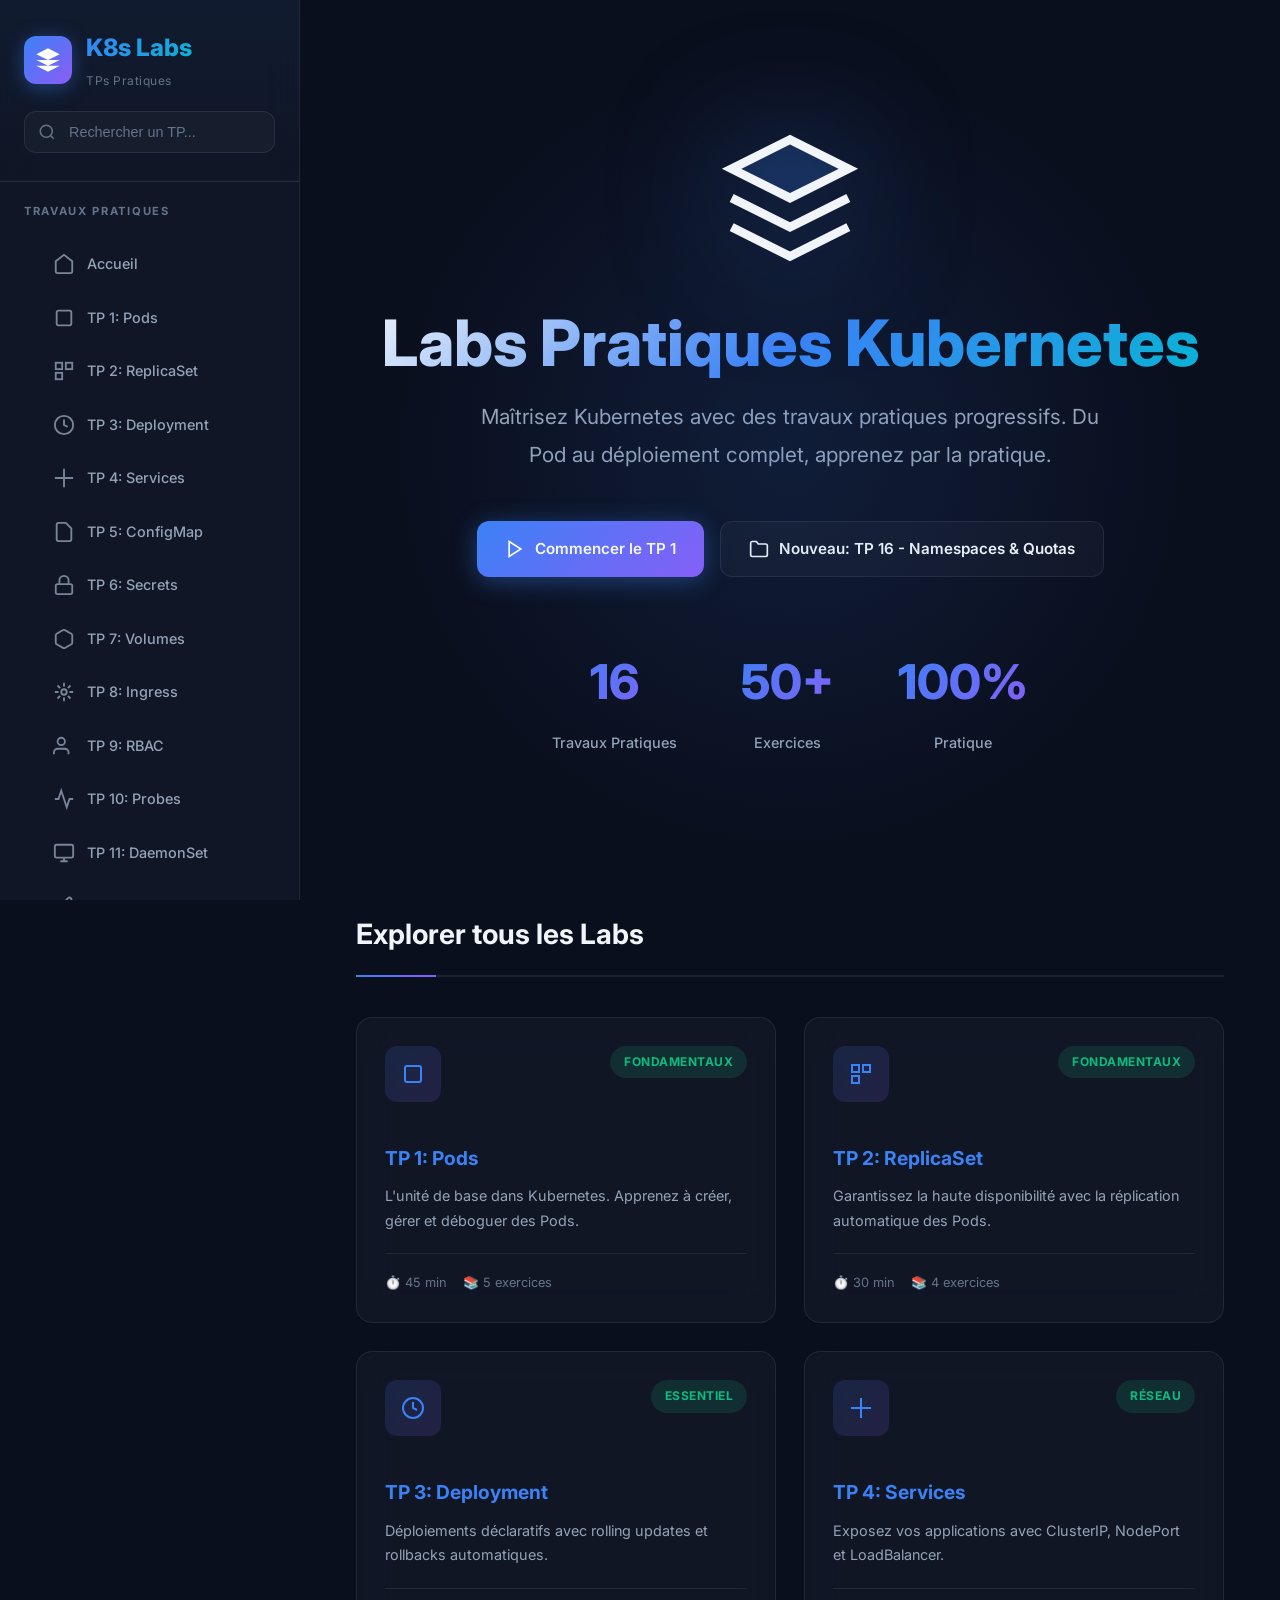
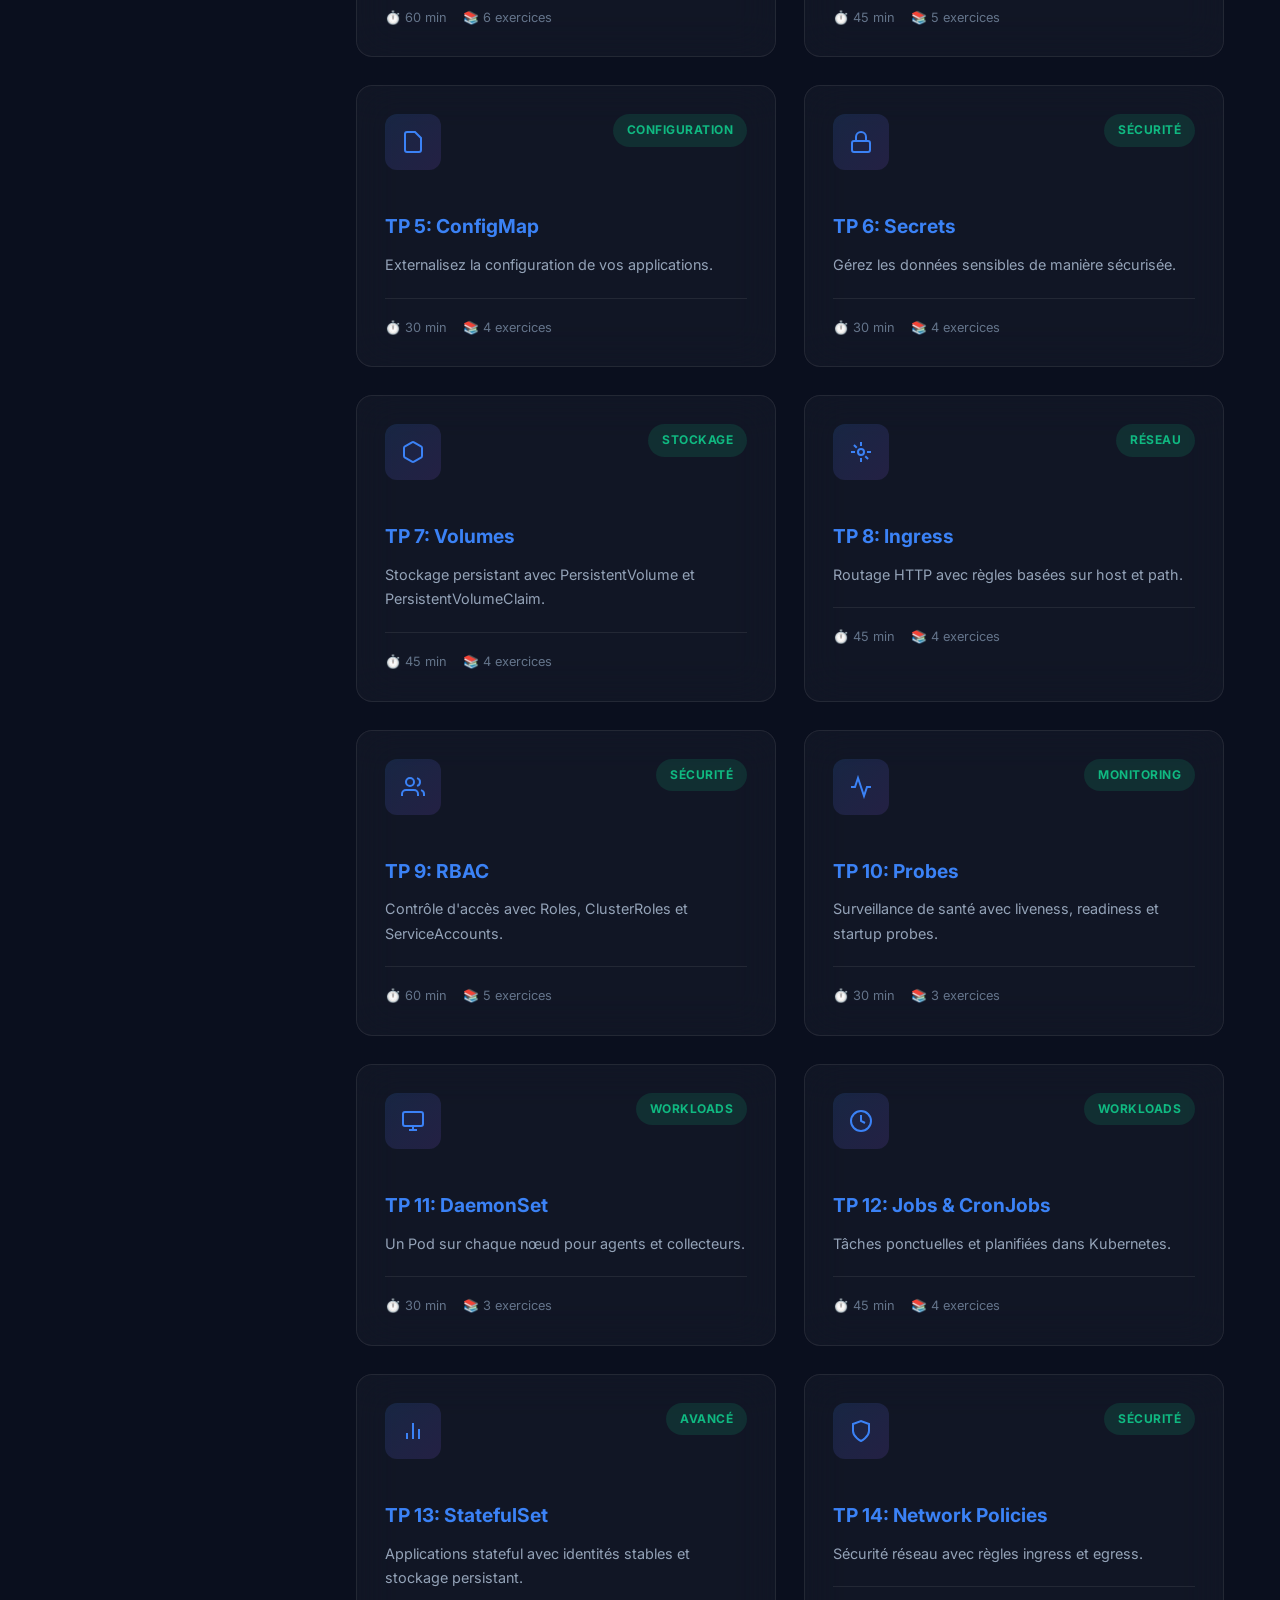
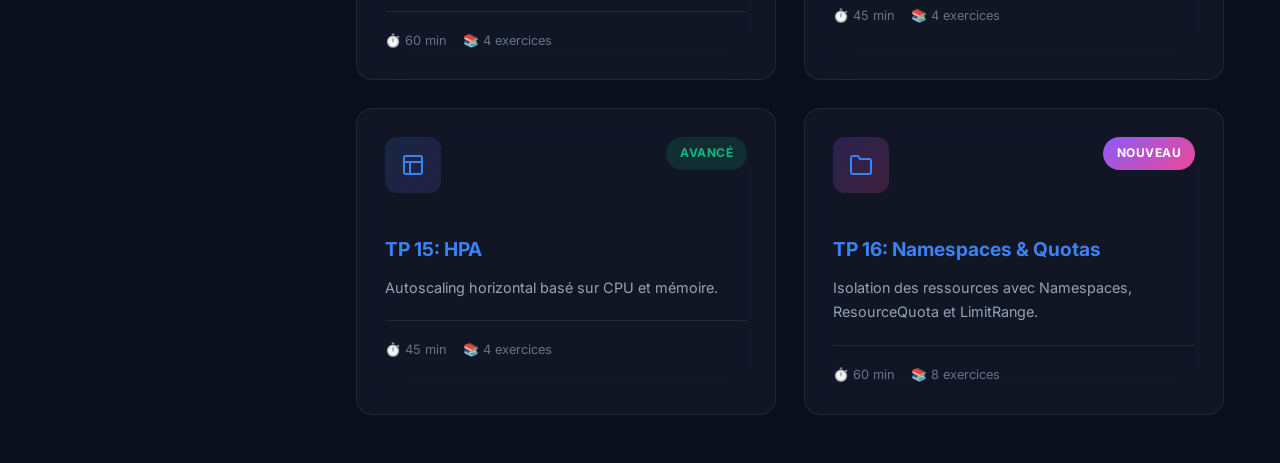
==== index.html @ 125c0834 "fix: Ajout des cartes manquantes TPs 7-15 sur la page d'accueil" ====
<!DOCTYPE html>
<html lang="fr">
<head>
    <meta charset="UTF-8">
    <meta name="viewport" content="width=device-width, initial-scale=1.0">
    <title>Labs Pratiques Kubernetes | TPs K8s Complets</title>
    <meta name="description" content="Maîtrisez Kubernetes avec 16 travaux pratiques progressifs. Du Pod au déploiement complet.">
    <meta name="keywords" content="Kubernetes, K8s, DevOps, TPs, Labs, Formation">
    <meta name="author" content="K8s Labs">
    
    <!-- Favicon -->
    <link rel="icon" type="image/svg+xml" href="assets/icons/favicon.svg">
    
    <!-- Fonts -->
    <link rel="preconnect" href="https://fonts.googleapis.com">
    <link rel="preconnect" href="https://fonts.gstatic.com" crossorigin>
    <link href="https://fonts.googleapis.com/css2?family=Inter:wght@300;400;500;600;700;800&family=JetBrains+Mono:wght@400;500;600&display=swap" rel="stylesheet">
    
    <!-- Styles -->
    <link rel="stylesheet" href="css/style.css">
</head>
<body>
    <div class="app-container">
        <!-- Mobile Menu Toggle -->
        <button class="menu-toggle" onclick="toggleSidebar()">
            <svg width="24" height="24" viewBox="0 0 24 24" fill="none" stroke="currentColor" stroke-width="2">
                <path d="M3 12h18M3 6h18M3 18h18"/>
            </svg>
        </button>

        <!-- Overlay -->
        <div class="overlay" onclick="toggleSidebar()"></div>

        <!-- Sidebar -->
        <aside class="sidebar">
            <div class="sidebar-header">
                <a href="#home" class="logo" onclick="showSection('home')">
                    <div class="logo-icon">
                        <svg viewBox="0 0 24 24" fill="currentColor">
                            <path d="M12 2L2 7l10 5 10-5-10-5zM2 17l10 5 10-5M2 12l10 5 10-5"/>
                        </svg>
                    </div>
                    <div>
                        <div class="logo-text">K8s Labs</div>
                        <div class="logo-subtitle">TPs Pratiques</div>
                    </div>
                </a>
                <div class="search-box">
                    <svg class="search-icon" viewBox="0 0 24 24" fill="none" stroke="currentColor" stroke-width="2">
                        <circle cx="11" cy="11" r="8"/>
                        <path d="M21 21l-4.35-4.35"/>
                    </svg>
                    <input type="text" class="search-input" placeholder="Rechercher un TP..." id="searchInput" onkeyup="searchTPs()">
                </div>
            </div>

            <nav class="nav-section">
                <div class="nav-title">Travaux Pratiques</div>
                <ul class="nav-list" id="navList">
                    <li class="nav-item">
                        <a href="#home" class="nav-link active" onclick="showSection('home')">
                            <svg class="nav-icon" viewBox="0 0 24 24" fill="none" stroke="currentColor" stroke-width="2">
                                <path d="M3 9l9-7 9 7v11a2 2 0 01-2 2H5a2 2 0 01-2-2V9z"/>
                            </svg>
                            <span class="nav-text">Accueil</span>
                        </a>
                    </li>
                    <li class="nav-item">
                        <a href="#tp1" class="nav-link" onclick="showSection('tp1')">
                            <svg class="nav-icon" viewBox="0 0 24 24" fill="none" stroke="currentColor" stroke-width="2">
                                <rect x="4" y="4" width="16" height="16" rx="2"/>
                            </svg>
                            <span class="nav-text">TP 1: Pods</span>
                        </a>
                    </li>
                    <li class="nav-item">
                        <a href="#tp2" class="nav-link" onclick="showSection('tp2')">
                            <svg class="nav-icon" viewBox="0 0 24 24" fill="none" stroke="currentColor" stroke-width="2">
                                <rect x="3" y="3" width="7" height="7"/><rect x="14" y="3" width="7" height="7"/><rect x="3" y="14" width="7" height="7"/>
                            </svg>
                            <span class="nav-text">TP 2: ReplicaSet</span>
                        </a>
                    </li>
                    <li class="nav-item">
                        <a href="#tp3" class="nav-link" onclick="showSection('tp3')">
                            <svg class="nav-icon" viewBox="0 0 24 24" fill="none" stroke="currentColor" stroke-width="2">
                                <circle cx="12" cy="12" r="10"/><path d="M12 6v6l4 2"/>
                            </svg>
                            <span class="nav-text">TP 3: Deployment</span>
                        </a>
                    </li>
                    <li class="nav-item">
                        <a href="#tp4" class="nav-link" onclick="showSection('tp4')">
                            <svg class="nav-icon" viewBox="0 0 24 24" fill="none" stroke="currentColor" stroke-width="2">
                                <path d="M12 2v20M2 12h20"/>
                            </svg>
                            <span class="nav-text">TP 4: Services</span>
                        </a>
                    </li>
                    <li class="nav-item">
                        <a href="#tp5" class="nav-link" onclick="showSection('tp5')">
                            <svg class="nav-icon" viewBox="0 0 24 24" fill="none" stroke="currentColor" stroke-width="2">
                                <path d="M14 2H6a2 2 0 00-2 2v16a2 2 0 002 2h12a2 2 0 002-2V8z"/>
                            </svg>
                            <span class="nav-text">TP 5: ConfigMap</span>
                        </a>
                    </li>
                    <li class="nav-item">
                        <a href="#tp6" class="nav-link" onclick="showSection('tp6')">
                            <svg class="nav-icon" viewBox="0 0 24 24" fill="none" stroke="currentColor" stroke-width="2">
                                <rect x="3" y="11" width="18" height="11" rx="2"/><path d="M7 11V7a5 5 0 0110 0v4"/>
                            </svg>
                            <span class="nav-text">TP 6: Secrets</span>
                        </a>
                    </li>
                    <li class="nav-item">
                        <a href="#tp7" class="nav-link" onclick="showSection('tp7')">
                            <svg class="nav-icon" viewBox="0 0 24 24" fill="none" stroke="currentColor" stroke-width="2">
                                <path d="M21 16V8a2 2 0 00-1-1.73l-7-4a2 2 0 00-2 0l-7 4A2 2 0 003 8v8a2 2 0 001 1.73l7 4a2 2 0 002 0l7-4A2 2 0 0021 16z"/>
                            </svg>
                            <span class="nav-text">TP 7: Volumes</span>
                        </a>
                    </li>
                    <li class="nav-item">
                        <a href="#tp8" class="nav-link" onclick="showSection('tp8')">
                            <svg class="nav-icon" viewBox="0 0 24 24" fill="none" stroke="currentColor" stroke-width="2">
                                <circle cx="12" cy="12" r="3"/><path d="M12 2v4M12 18v4M4.93 4.93l2.83 2.83M16.24 16.24l2.83 2.83M2 12h4M18 12h4M4.93 19.07l2.83-2.83M16.24 7.76l2.83-2.83"/>
                            </svg>
                            <span class="nav-text">TP 8: Ingress</span>
                        </a>
                    </li>
                    <li class="nav-item">
                        <a href="#tp9" class="nav-link" onclick="showSection('tp9')">
                            <svg class="nav-icon" viewBox="0 0 24 24" fill="none" stroke="currentColor" stroke-width="2">
                                <path d="M17 21v-2a4 4 0 00-4-4H5a4 4 0 00-4 4v2"/><circle cx="9" cy="7" r="4"/>
                            </svg>
                            <span class="nav-text">TP 9: RBAC</span>
                        </a>
                    </li>
                    <li class="nav-item">
                        <a href="#tp10" class="nav-link" onclick="showSection('tp10')">
                            <svg class="nav-icon" viewBox="0 0 24 24" fill="none" stroke="currentColor" stroke-width="2">
                                <polyline points="22 12 18 12 15 21 9 3 6 12 2 12"/>
                            </svg>
                            <span class="nav-text">TP 10: Probes</span>
                        </a>
                    </li>
                    <li class="nav-item">
                        <a href="#tp11" class="nav-link" onclick="showSection('tp11')">
                            <svg class="nav-icon" viewBox="0 0 24 24" fill="none" stroke="currentColor" stroke-width="2">
                                <rect x="2" y="3" width="20" height="14" rx="2"/><path d="M8 21h8M12 17v4"/>
                            </svg>
                            <span class="nav-text">TP 11: DaemonSet</span>
                        </a>
                    </li>
                    <li class="nav-item">
                        <a href="#tp12" class="nav-link" onclick="showSection('tp12')">
                            <svg class="nav-icon" viewBox="0 0 24 24" fill="none" stroke="currentColor" stroke-width="2">
                                <path d="M12 20h9M16.5 3.5a2.12 2.12 0 013 3L7 19l-4 1 1-4L16.5 3.5z"/>
                            </svg>
                            <span class="nav-text">TP 12: Jobs & CronJobs</span>
                        </a>
                    </li>
                    <li class="nav-item">
                        <a href="#tp13" class="nav-link" onclick="showSection('tp13')">
                            <svg class="nav-icon" viewBox="0 0 24 24" fill="none" stroke="currentColor" stroke-width="2">
                                <path d="M18 20V10M12 20V4M6 20v-6"/>
                            </svg>
                            <span class="nav-text">TP 13: StatefulSet</span>
                        </a>
                    </li>
                    <li class="nav-item">
                        <a href="#tp14" class="nav-link" onclick="showSection('tp14')">
                            <svg class="nav-icon" viewBox="0 0 24 24" fill="none" stroke="currentColor" stroke-width="2">
                                <path d="M12 22s8-4 8-10V5l-8-3-8 3v7c0 6 8 10 8 10z"/>
                            </svg>
                            <span class="nav-text">TP 14: Network Policies</span>
                        </a>
                    </li>
                    <li class="nav-item">
                        <a href="#tp15" class="nav-link" onclick="showSection('tp15')">
                            <svg class="nav-icon" viewBox="0 0 24 24" fill="none" stroke="currentColor" stroke-width="2">
                                <rect x="3" y="3" width="18" height="18" rx="2"/><path d="M3 9h18M9 21V9"/>
                            </svg>
                            <span class="nav-text">TP 15: HPA</span>
                        </a>
                    </li>
                    <li class="nav-item">
                        <a href="#tp16" class="nav-link" onclick="showSection('tp16')">
                            <svg class="nav-icon" viewBox="0 0 24 24" fill="none" stroke="currentColor" stroke-width="2">
                                <path d="M22 19a2 2 0 01-2 2H4a2 2 0 01-2-2V5a2 2 0 012-2h5l2 3h9a2 2 0 012 2z"/>
                            </svg>
                            <span class="nav-text">TP 16: Namespaces & Quotas</span>
                            <span class="nav-badge new">Nouveau</span>
                        </a>
                    </li>
                </ul>
            </nav>
        </aside>

        <!-- Main Content -->
        <main class="main-content">
            <!-- Home Section -->
            <section id="home" class="section active">
                <div class="hero">
                    <div class="hero-bg"></div>
                    <div class="hero-logo">
                        <svg viewBox="0 0 24 24" fill="none" stroke="currentColor" stroke-width="1.5">
                            <path d="M12 2L2 7l10 5 10-5-10-5z" fill="rgba(59, 130, 246, 0.2)"/>
                            <path d="M2 17l10 5 10-5"/>
                            <path d="M2 12l10 5 10-5"/>
                        </svg>
                    </div>
                    <h1 class="hero-title">Labs Pratiques Kubernetes</h1>
                    <p class="hero-subtitle">
                        Maîtrisez Kubernetes avec des travaux pratiques progressifs. 
                        Du Pod au déploiement complet, apprenez par la pratique.
                    </p>
                    <div class="btn-group">
                        <a href="#tp1" class="btn btn-primary" onclick="showSection('tp1')">
                            <svg width="20" height="20" viewBox="0 0 24 24" fill="none" stroke="currentColor" stroke-width="2">
                                <polygon points="5 3 19 12 5 21 5 3"/>
                            </svg>
                            Commencer le TP 1
                        </a>
                        <a href="#tp16" class="btn btn-secondary" onclick="showSection('tp16')">
                            <svg width="20" height="20" viewBox="0 0 24 24" fill="none" stroke="currentColor" stroke-width="2">
                                <path d="M22 19a2 2 0 01-2 2H4a2 2 0 01-2-2V5a2 2 0 012-2h5l2 3h9a2 2 0 012 2z"/>
                            </svg>
                            Nouveau: TP 16 - Namespaces & Quotas
                        </a>
                    </div>

                    <div class="hero-stats">
                        <div class="stat-item">
                            <div class="stat-value">16</div>
                            <div class="stat-label">Travaux Pratiques</div>
                        </div>
                        <div class="stat-item">
                            <div class="stat-value">50+</div>
                            <div class="stat-label">Exercices</div>
                        </div>
                        <div class="stat-item">
                            <div class="stat-value">100%</div>
                            <div class="stat-label">Pratique</div>
                        </div>
                    </div>
                </div>

                <h2>Explorer tous les Labs</h2>
                <div class="card-grid">
                    <div class="card" onclick="showSection('tp1')">
                        <div class="card-header">
                            <div class="card-icon">
                                <svg width="24" height="24" viewBox="0 0 24 24" fill="none" stroke="currentColor" stroke-width="2">
                                    <rect x="4" y="4" width="16" height="16" rx="2"/>
                                </svg>
                            </div>
                            <span class="card-badge">Fondamentaux</span>
                        </div>
                        <h3 class="card-title">TP 1: Pods</h3>
                        <p class="card-description">L'unité de base dans Kubernetes. Apprenez à créer, gérer et déboguer des Pods.</p>
                        <div class="card-footer">
                            <div class="card-meta">
                                <span>⏱️ 45 min</span>
                                <span>📚 5 exercices</span>
                            </div>
                        </div>
                    </div>

                    <div class="card" onclick="showSection('tp2')">
                        <div class="card-header">
                            <div class="card-icon">
                                <svg width="24" height="24" viewBox="0 0 24 24" fill="none" stroke="currentColor" stroke-width="2">
                                    <rect x="3" y="3" width="7" height="7"/><rect x="14" y="3" width="7" height="7"/><rect x="3" y="14" width="7" height="7"/>
                                </svg>
                            </div>
                            <span class="card-badge">Fondamentaux</span>
                        </div>
                        <h3 class="card-title">TP 2: ReplicaSet</h3>
                        <p class="card-description">Garantissez la haute disponibilité avec la réplication automatique des Pods.</p>
                        <div class="card-footer">
                            <div class="card-meta">
                                <span>⏱️ 30 min</span>
                                <span>📚 4 exercices</span>
                            </div>
                        </div>
                    </div>

                    <div class="card" onclick="showSection('tp3')">
                        <div class="card-header">
                            <div class="card-icon">
                                <svg width="24" height="24" viewBox="0 0 24 24" fill="none" stroke="currentColor" stroke-width="2">
                                    <circle cx="12" cy="12" r="10"/><path d="M12 6v6l4 2"/>
                                </svg>
                            </div>
                            <span class="card-badge">Essentiel</span>
                        </div>
                        <h3 class="card-title">TP 3: Deployment</h3>
                        <p class="card-description">Déploiements déclaratifs avec rolling updates et rollbacks automatiques.</p>
                        <div class="card-footer">
                            <div class="card-meta">
                                <span>⏱️ 60 min</span>
                                <span>📚 6 exercices</span>
                            </div>
                        </div>
                    </div>

                    <div class="card" onclick="showSection('tp4')">
                        <div class="card-header">
                            <div class="card-icon">
                                <svg width="24" height="24" viewBox="0 0 24 24" fill="none" stroke="currentColor" stroke-width="2">
                                    <path d="M12 2v20M2 12h20"/>
                                </svg>
                            </div>
                            <span class="card-badge">Réseau</span>
                        </div>
                        <h3 class="card-title">TP 4: Services</h3>
                        <p class="card-description">Exposez vos applications avec ClusterIP, NodePort et LoadBalancer.</p>
                        <div class="card-footer">
                            <div class="card-meta">
                                <span>⏱️ 45 min</span>
                                <span>📚 5 exercices</span>
                            </div>
                        </div>
                    </div>

                    <div class="card" onclick="showSection('tp5')">
                        <div class="card-header">
                            <div class="card-icon">
                                <svg width="24" height="24" viewBox="0 0 24 24" fill="none" stroke="currentColor" stroke-width="2">
                                    <path d="M14 2H6a2 2 0 00-2 2v16a2 2 0 002 2h12a2 2 0 002-2V8z"/>
                                </svg>
                            </div>
                            <span class="card-badge">Configuration</span>
                        </div>
                        <h3 class="card-title">TP 5: ConfigMap</h3>
                        <p class="card-description">Externalisez la configuration de vos applications.</p>
                        <div class="card-footer">
                            <div class="card-meta">
                                <span>⏱️ 30 min</span>
                                <span>📚 4 exercices</span>
                            </div>
                        </div>
                    </div>

                    <div class="card" onclick="showSection('tp6')">
                        <div class="card-header">
                            <div class="card-icon">
                                <svg width="24" height="24" viewBox="0 0 24 24" fill="none" stroke="currentColor" stroke-width="2">
                                    <rect x="3" y="11" width="18" height="11" rx="2"/><path d="M7 11V7a5 5 0 0110 0v4"/>
                                </svg>
                            </div>
                            <span class="card-badge">Sécurité</span>
                        </div>
                        <h3 class="card-title">TP 6: Secrets</h3>
                        <p class="card-description">Gérez les données sensibles de manière sécurisée.</p>
                        <div class="card-footer">
                            <div class="card-meta">
                                <span>⏱️ 30 min</span>
                                <span>📚 4 exercices</span>
                            </div>
                        </div>
                    </div>

                    <div class="card" onclick="showSection('tp7')">
                        <div class="card-header">
                            <div class="card-icon">
                                <svg width="24" height="24" viewBox="0 0 24 24" fill="none" stroke="currentColor" stroke-width="2">
                                    <path d="M21 16V8a2 2 0 00-1-1.73l-7-4a2 2 0 00-2 0l-7 4A2 2 0 003 8v8a2 2 0 001 1.73l7 4a2 2 0 002 0l7-4A2 2 0 0021 16z"/>
                                </svg>
                            </div>
                            <span class="card-badge">Stockage</span>
                        </div>
                        <h3 class="card-title">TP 7: Volumes</h3>
                        <p class="card-description">Stockage persistant avec PersistentVolume et PersistentVolumeClaim.</p>
                        <div class="card-footer">
                            <div class="card-meta">
                                <span>⏱️ 45 min</span>
                                <span>📚 4 exercices</span>
                            </div>
                        </div>
                    </div>

                    <div class="card" onclick="showSection('tp8')">
                        <div class="card-header">
                            <div class="card-icon">
                                <svg width="24" height="24" viewBox="0 0 24 24" fill="none" stroke="currentColor" stroke-width="2">
                                    <circle cx="12" cy="12" r="3"/><path d="M12 2v4M12 18v4M4.93 4.93l2.83 2.83M16.24 16.24l2.83 2.83M2 12h4M18 12h4"/>
                                </svg>
                            </div>
                            <span class="card-badge">Réseau</span>
                        </div>
                        <h3 class="card-title">TP 8: Ingress</h3>
                        <p class="card-description">Routage HTTP avec règles basées sur host et path.</p>
                        <div class="card-footer">
                            <div class="card-meta">
                                <span>⏱️ 45 min</span>
                                <span>📚 4 exercices</span>
                            </div>
                        </div>
                    </div>

                    <div class="card" onclick="showSection('tp9')">
                        <div class="card-header">
                            <div class="card-icon">
                                <svg width="24" height="24" viewBox="0 0 24 24" fill="none" stroke="currentColor" stroke-width="2">
                                    <path d="M17 21v-2a4 4 0 00-4-4H5a4 4 0 00-4 4v2"/><circle cx="9" cy="7" r="4"/><path d="M23 21v-2a4 4 0 00-3-3.87M16 3.13a4 4 0 010 7.75"/>
                                </svg>
                            </div>
                            <span class="card-badge">Sécurité</span>
                        </div>
                        <h3 class="card-title">TP 9: RBAC</h3>
                        <p class="card-description">Contrôle d'accès avec Roles, ClusterRoles et ServiceAccounts.</p>
                        <div class="card-footer">
                            <div class="card-meta">
                                <span>⏱️ 60 min</span>
                                <span>📚 5 exercices</span>
                            </div>
                        </div>
                    </div>

                    <div class="card" onclick="showSection('tp10')">
                        <div class="card-header">
                            <div class="card-icon">
                                <svg width="24" height="24" viewBox="0 0 24 24" fill="none" stroke="currentColor" stroke-width="2">
                                    <polyline points="22 12 18 12 15 21 9 3 6 12 2 12"/>
                                </svg>
                            </div>
                            <span class="card-badge">Monitoring</span>
                        </div>
                        <h3 class="card-title">TP 10: Probes</h3>
                        <p class="card-description">Surveillance de santé avec liveness, readiness et startup probes.</p>
                        <div class="card-footer">
                            <div class="card-meta">
                                <span>⏱️ 30 min</span>
                                <span>📚 3 exercices</span>
                            </div>
                        </div>
                    </div>

                    <div class="card" onclick="showSection('tp11')">
                        <div class="card-header">
                            <div class="card-icon">
                                <svg width="24" height="24" viewBox="0 0 24 24" fill="none" stroke="currentColor" stroke-width="2">
                                    <rect x="2" y="3" width="20" height="14" rx="2"/><path d="M8 21h8M12 17v4"/>
                                </svg>
                            </div>
                            <span class="card-badge">Workloads</span>
                        </div>
                        <h3 class="card-title">TP 11: DaemonSet</h3>
                        <p class="card-description">Un Pod sur chaque nœud pour agents et collecteurs.</p>
                        <div class="card-footer">
                            <div class="card-meta">
                                <span>⏱️ 30 min</span>
                                <span>📚 3 exercices</span>
                            </div>
                        </div>
                    </div>

                    <div class="card" onclick="showSection('tp12')">
                        <div class="card-header">
                            <div class="card-icon">
                                <svg width="24" height="24" viewBox="0 0 24 24" fill="none" stroke="currentColor" stroke-width="2">
                                    <circle cx="12" cy="12" r="10"/><polyline points="12 6 12 12 16 14"/>
                                </svg>
                            </div>
                            <span class="card-badge">Workloads</span>
                        </div>
                        <h3 class="card-title">TP 12: Jobs & CronJobs</h3>
                        <p class="card-description">Tâches ponctuelles et planifiées dans Kubernetes.</p>
                        <div class="card-footer">
                            <div class="card-meta">
                                <span>⏱️ 45 min</span>
                                <span>📚 4 exercices</span>
                            </div>
                        </div>
                    </div>

                    <div class="card" onclick="showSection('tp13')">
                        <div class="card-header">
                            <div class="card-icon">
                                <svg width="24" height="24" viewBox="0 0 24 24" fill="none" stroke="currentColor" stroke-width="2">
                                    <path d="M18 20V10M12 20V4M6 20v-6"/>
                                </svg>
                            </div>
                            <span class="card-badge">Avancé</span>
                        </div>
                        <h3 class="card-title">TP 13: StatefulSet</h3>
                        <p class="card-description">Applications stateful avec identités stables et stockage persistant.</p>
                        <div class="card-footer">
                            <div class="card-meta">
                                <span>⏱️ 60 min</span>
                                <span>📚 4 exercices</span>
                            </div>
                        </div>
                    </div>

                    <div class="card" onclick="showSection('tp14')">
                        <div class="card-header">
                            <div class="card-icon">
                                <svg width="24" height="24" viewBox="0 0 24 24" fill="none" stroke="currentColor" stroke-width="2">
                                    <path d="M12 22s8-4 8-10V5l-8-3-8 3v7c0 6 8 10 8 10z"/>
                                </svg>
                            </div>
                            <span class="card-badge">Sécurité</span>
                        </div>
                        <h3 class="card-title">TP 14: Network Policies</h3>
                        <p class="card-description">Sécurité réseau avec règles ingress et egress.</p>
                        <div class="card-footer">
                            <div class="card-meta">
                                <span>⏱️ 45 min</span>
                                <span>📚 4 exercices</span>
                            </div>
                        </div>
                    </div>

                    <div class="card" onclick="showSection('tp15')">
                        <div class="card-header">
                            <div class="card-icon">
                                <svg width="24" height="24" viewBox="0 0 24 24" fill="none" stroke="currentColor" stroke-width="2">
                                    <rect x="3" y="3" width="18" height="18" rx="2"/><path d="M3 9h18M9 21V9"/>
                                </svg>
                            </div>
                            <span class="card-badge">Avancé</span>
                        </div>
                        <h3 class="card-title">TP 15: HPA</h3>
                        <p class="card-description">Autoscaling horizontal basé sur CPU et mémoire.</p>
                        <div class="card-footer">
                            <div class="card-meta">
                                <span>⏱️ 45 min</span>
                                <span>📚 4 exercices</span>
                            </div>
                        </div>
                    </div>

                    <div class="card" onclick="showSection('tp16')">
                        <div class="card-header">
                            <div class="card-icon" style="background: linear-gradient(135deg, rgba(139, 92, 246, 0.2), rgba(236, 72, 153, 0.2));">
                                <svg width="24" height="24" viewBox="0 0 24 24" fill="none" stroke="currentColor" stroke-width="2">
                                    <path d="M22 19a2 2 0 01-2 2H4a2 2 0 01-2-2V5a2 2 0 012-2h5l2 3h9a2 2 0 012 2z"/>
                                </svg>
                            </div>
                            <span class="card-badge new">Nouveau</span>
                        </div>
                        <h3 class="card-title">TP 16: Namespaces & Quotas</h3>
                        <p class="card-description">Isolation des ressources avec Namespaces, ResourceQuota et LimitRange.</p>
                        <div class="card-footer">
                            <div class="card-meta">
                                <span>⏱️ 60 min</span>
                                <span>📚 8 exercices</span>
                            </div>
                        </div>
                    </div>
                </div>
            </section>

            <!-- TP 16: NAMESPACES & QUOTAS -->
            <section id="tp16" class="section">
                <nav class="breadcrumb">
                    <a href="#home" onclick="showSection('home')">Accueil</a>
                    <span class="breadcrumb-separator">›</span>
                    <span class="breadcrumb-current">TP 16: Namespaces & Quotas</span>
                </nav>

                <h1>TP 16: Namespaces, ResourceQuota & LimitRange</h1>
                
                <div class="info-box info">
                    <div class="info-box-title">
                        <svg width="20" height="20" viewBox="0 0 24 24" fill="none" stroke="currentColor" stroke-width="2">
                            <circle cx="12" cy="12" r="10"/><path d="M12 16v-4M12 8h.01"/>
                        </svg>
                        Objectifs du TP
                    </div>
                    <p>Apprenez à isoler les ressources entre équipes, limiter la consommation et garantir une allocation équitable des ressources du cluster.</p>
                </div>

                <h2>Concepts</h2>

                <h3>Qu'est-ce qu'un Namespace ?</h3>
                <p>Un <strong>Namespace</strong> est un mécanisme d'isolation logique dans Kubernetes. Il permet de :</p>
                <ul>
                    <li>Séparer les ressources entre différentes équipes ou projets</li>
                    <li>Appliquer des quotas de ressources par namespace</li>
                    <li>Définir des politiques réseau spécifiques</li>
                    <li>Gérer les accès RBAC de manière granulaire</li>
                </ul>

                <h3>Qu'est-ce qu'un ResourceQuota ?</h3>
                <p>Un <strong>ResourceQuota</strong> limite la quantité totale de ressources qu'un namespace peut consommer :</p>
                <ul>
                    <li><strong>CPU et Mémoire</strong> : Limites sur requests et limits</li>
                    <li><strong>Objets</strong> : Nombre de Pods, Services, ConfigMaps, etc.</li>
                    <li><strong>Stockage</strong> : Espace disque total des PVC</li>
                </ul>

                <h3>Qu'est-ce qu'un LimitRange ?</h3>
                <p>Un <strong>LimitRange</strong> définit les contraintes par défaut et les limites pour les conteneurs individuels :</p>
                <ul>
                    <li><strong>default</strong> : Valeurs par défaut si non spécifiées</li>
                    <li><strong>defaultRequest</strong> : Requests par défaut</li>
                    <li><strong>min/max</strong> : Limites minimales et maximales autorisées</li>
                </ul>

                <h2>Exercices Pratiques</h2>

                <h3>Exercice 1 : Créer un Namespace</h3>
                <p>Créez un namespace pour isoler les ressources d'une équipe de développement.</p>

                <div class="code-block">
                    <div class="code-header">
                        <span class="code-lang">YAML</span>
                        <div class="code-actions">
                            <button class="code-btn" onclick="copyCode(this)">
                                <svg width="14" height="14" viewBox="0 0 24 24" fill="none" stroke="currentColor" stroke-width="2">
                                    <rect x="9" y="9" width="13" height="13" rx="2"/><path d="M5 15H4a2 2 0 01-2-2V4a2 2 0 012-2h9a2 2 0 012 2v1"/>
                                </svg>
                                Copier
                            </button>
                        </div>
                    </div>
                    <pre><code class="code-yaml"><span class="comment"># namespace-dev.yaml</span>
<span class="key">apiVersion</span>: <span class="string">v1</span>
<span class="key">kind</span>: <span class="string">Namespace</span>
<span class="key">metadata</span>:
  <span class="key">name</span>: <span class="string">dev-team</span>
  <span class="key">labels</span>:
    <span class="key">environment</span>: <span class="string">development</span>
    <span class="key">team</span>: <span class="string">backend</span></code></pre>
                </div>

                <div class="terminal-block">
                    <div class="terminal-header">
                        <span class="terminal-dot red"></span>
                        <span class="terminal-dot yellow"></span>
                        <span class="terminal-dot green"></span>
                        <span class="terminal-title">Terminal</span>
                    </div>
                    <div class="terminal-body">
                        <div class="terminal-line"><span class="terminal-prompt">$ </span>kubectl apply -f namespace-dev.yaml</div>
                        <div class="terminal-line"><span class="terminal-output">namespace/dev-team created</span></div>
                        <div class="terminal-line"><span class="terminal-prompt">$ </span>kubectl get namespaces</div>
                        <div class="terminal-line"><span class="terminal-output">NAME              STATUS   AGE</span></div>
                        <div class="terminal-line"><span class="terminal-output">default           Active   10d</span></div>
                        <div class="terminal-line"><span class="terminal-output">dev-team          Active   5s</span></div>
                        <div class="terminal-line"><span class="terminal-output">kube-system       Active   10d</span></div>
                    </div>
                </div>

                <h3>Exercice 2 : Appliquer un ResourceQuota</h3>
                <p>Limitez les ressources totales que le namespace peut utiliser.</p>

                <div class="code-block">
                    <div class="code-header">
                        <span class="code-lang">YAML</span>
                        <div class="code-actions">
                            <button class="code-btn" onclick="copyCode(this)">
                                <svg width="14" height="14" viewBox="0 0 24 24" fill="none" stroke="currentColor" stroke-width="2">
                                    <rect x="9" y="9" width="13" height="13" rx="2"/><path d="M5 15H4a2 2 0 01-2-2V4a2 2 0 012-2h9a2 2 0 012 2v1"/>
                                </svg>
                                Copier
                            </button>
                        </div>
                    </div>
                    <pre><code class="code-yaml"><span class="comment"># resource-quota.yaml</span>
<span class="key">apiVersion</span>: <span class="string">v1</span>
<span class="key">kind</span>: <span class="string">ResourceQuota</span>
<span class="key">metadata</span>:
  <span class="key">name</span>: <span class="string">dev-quota</span>
  <span class="key">namespace</span>: <span class="string">dev-team</span>
<span class="key">spec</span>:
  <span class="key">hard</span>:
    <span class="comment"># Limites CPU</span>
    <span class="key">requests.cpu</span>: <span class="string">"4"</span>
    <span class="key">limits.cpu</span>: <span class="string">"8"</span>
    <span class="comment"># Limites Mémoire</span>
    <span class="key">requests.memory</span>: <span class="string">4Gi</span>
    <span class="key">limits.memory</span>: <span class="string">8Gi</span>
    <span class="comment"># Nombre d'objets</span>
    <span class="key">pods</span>: <span class="string">"20"</span>
    <span class="key">services</span>: <span class="string">"10"</span>
    <span class="key">configmaps</span>: <span class="string">"10"</span>
    <span class="key">secrets</span>: <span class="string">"10"</span>
    <span class="key">persistentvolumeclaims</span>: <span class="string">"5"</span>
    <span class="comment"># Stockage</span>
    <span class="key">requests.storage</span>: <span class="string">20Gi</span></code></pre>
                </div>

                <div class="terminal-block">
                    <div class="terminal-header">
                        <span class="terminal-dot red"></span>
                        <span class="terminal-dot yellow"></span>
                        <span class="terminal-dot green"></span>
                        <span class="terminal-title">Terminal</span>
                    </div>
                    <div class="terminal-body">
                        <div class="terminal-line"><span class="terminal-prompt">$ </span>kubectl apply -f resource-quota.yaml</div>
                        <div class="terminal-line"><span class="terminal-output">resourcequota/dev-quota created</span></div>
                        <div class="terminal-line"><span class="terminal-prompt">$ </span>kubectl describe quota dev-quota -n dev-team</div>
                        <div class="terminal-line"><span class="terminal-output">Name:                   dev-quota</span></div>
                        <div class="terminal-line"><span class="terminal-output">Namespace:              dev-team</span></div>
                        <div class="terminal-line"><span class="terminal-output">Resource                Used  Hard</span></div>
                        <div class="terminal-line"><span class="terminal-output">--------                ----  ----</span></div>
                        <div class="terminal-line"><span class="terminal-output">configmaps              0     10</span></div>
                        <div class="terminal-line"><span class="terminal-output">limits.cpu              0     8</span></div>
                        <div class="terminal-line"><span class="terminal-output">limits.memory           0     8Gi</span></div>
                        <div class="terminal-line"><span class="terminal-output">pods                    0     20</span></div>
                        <div class="terminal-line"><span class="terminal-output">requests.cpu            0     4</span></div>
                        <div class="terminal-line"><span class="terminal-output">requests.memory         0     4Gi</span></div>
                    </div>
                </div>

                <h3>Exercice 3 : Configurer un LimitRange</h3>
                <p>Définissez des limites par défaut pour chaque conteneur.</p>

                <div class="code-block">
                    <div class="code-header">
                        <span class="code-lang">YAML</span>
                        <div class="code-actions">
                            <button class="code-btn" onclick="copyCode(this)">
                                <svg width="14" height="14" viewBox="0 0 24 24" fill="none" stroke="currentColor" stroke-width="2">
                                    <rect x="9" y="9" width="13" height="13" rx="2"/><path d="M5 15H4a2 2 0 01-2-2V4a2 2 0 012-2h9a2 2 0 012 2v1"/>
                                </svg>
                                Copier
                            </button>
                        </div>
                    </div>
                    <pre><code class="code-yaml"><span class="comment"># limit-range.yaml</span>
<span class="key">apiVersion</span>: <span class="string">v1</span>
<span class="key">kind</span>: <span class="string">LimitRange</span>
<span class="key">metadata</span>:
  <span class="key">name</span>: <span class="string">dev-limits</span>
  <span class="key">namespace</span>: <span class="string">dev-team</span>
<span class="key">spec</span>:
  <span class="key">limits</span>:
  - <span class="key">type</span>: <span class="string">Container</span>
    <span class="key">default</span>:
      <span class="key">cpu</span>: <span class="string">"500m"</span>
      <span class="key">memory</span>: <span class="string">"256Mi"</span>
    <span class="key">defaultRequest</span>:
      <span class="key">cpu</span>: <span class="string">"100m"</span>
      <span class="key">memory</span>: <span class="string">"128Mi"</span>
    <span class="key">min</span>:
      <span class="key">cpu</span>: <span class="string">"50m"</span>
      <span class="key">memory</span>: <span class="string">"64Mi"</span>
    <span class="key">max</span>:
      <span class="key">cpu</span>: <span class="string">"2"</span>
      <span class="key">memory</span>: <span class="string">"1Gi"</span>
  - <span class="key">type</span>: <span class="string">PersistentVolumeClaim</span>
    <span class="key">min</span>:
      <span class="key">storage</span>: <span class="string">1Gi</span>
    <span class="key">max</span>:
      <span class="key">storage</span>: <span class="string">10Gi</span></code></pre>
                </div>

                <div class="terminal-block">
                    <div class="terminal-header">
                        <span class="terminal-dot red"></span>
                        <span class="terminal-dot yellow"></span>
                        <span class="terminal-dot green"></span>
                        <span class="terminal-title">Terminal</span>
                    </div>
                    <div class="terminal-body">
                        <div class="terminal-line"><span class="terminal-prompt">$ </span>kubectl apply -f limit-range.yaml</div>
                        <div class="terminal-line"><span class="terminal-output">limitrange/dev-limits created</span></div>
                        <div class="terminal-line"><span class="terminal-prompt">$ </span>kubectl describe limitrange dev-limits -n dev-team</div>
                        <div class="terminal-line"><span class="terminal-output">Name:       dev-limits</span></div>
                        <div class="terminal-line"><span class="terminal-output">Namespace:  dev-team</span></div>
                        <div class="terminal-line"><span class="terminal-output">Type        Resource  Min   Max  Default  DefaultRequest</span></div>
                        <div class="terminal-line"><span class="terminal-output">----        --------  ---   ---  -------  --------------</span></div>
                        <div class="terminal-line"><span class="terminal-output">Container   cpu       50m   2    500m     100m</span></div>
                        <div class="terminal-line"><span class="terminal-output">Container   memory    64Mi  1Gi  256Mi    128Mi</span></div>
                    </div>
                </div>

                <h3>Exercice 4 : Tester les Quotas</h3>
                <p>Déployez un Pod et observez l'application automatique des limites.</p>

                <div class="code-block">
                    <div class="code-header">
                        <span class="code-lang">YAML</span>
                        <div class="code-actions">
                            <button class="code-btn" onclick="copyCode(this)">
                                <svg width="14" height="14" viewBox="0 0 24 24" fill="none" stroke="currentColor" stroke-width="2">
                                    <rect x="9" y="9" width="13" height="13" rx="2"/><path d="M5 15H4a2 2 0 01-2-2V4a2 2 0 012-2h9a2 2 0 012 2v1"/>
                                </svg>
                                Copier
                            </button>
                        </div>
                    </div>
                    <pre><code class="code-yaml"><span class="comment"># test-pod.yaml</span>
<span class="key">apiVersion</span>: <span class="string">v1</span>
<span class="key">kind</span>: <span class="string">Pod</span>
<span class="key">metadata</span>:
  <span class="key">name</span>: <span class="string">test-pod</span>
  <span class="key">namespace</span>: <span class="string">dev-team</span>
<span class="key">spec</span>:
  <span class="key">containers</span>:
  - <span class="key">name</span>: <span class="string">nginx</span>
    <span class="key">image</span>: <span class="string">nginx:alpine</span>
    <span class="comment"># Sans spécifier resources, LimitRange applique les défauts</span></code></pre>
                </div>

                <div class="terminal-block">
                    <div class="terminal-header">
                        <span class="terminal-dot red"></span>
                        <span class="terminal-dot yellow"></span>
                        <span class="terminal-dot green"></span>
                        <span class="terminal-title">Terminal</span>
                    </div>
                    <div class="terminal-body">
                        <div class="terminal-line"><span class="terminal-prompt">$ </span>kubectl apply -f test-pod.yaml</div>
                        <div class="terminal-line"><span class="terminal-output">pod/test-pod created</span></div>
                        <div class="terminal-line"><span class="terminal-prompt">$ </span>kubectl get pod test-pod -n dev-team -o yaml | grep -A 10 resources</div>
                        <div class="terminal-line"><span class="terminal-output">    resources:</span></div>
                        <div class="terminal-line"><span class="terminal-output">      limits:</span></div>
                        <div class="terminal-line"><span class="terminal-output">        cpu: 500m</span></div>
                        <div class="terminal-line"><span class="terminal-output">        memory: 256Mi</span></div>
                        <div class="terminal-line"><span class="terminal-output">      requests:</span></div>
                        <div class="terminal-line"><span class="terminal-output">        cpu: 100m</span></div>
                        <div class="terminal-line"><span class="terminal-output">        memory: 128Mi</span></div>
                    </div>
                </div>

                <div class="info-box success">
                    <div class="info-box-title">
                        <svg width="20" height="20" viewBox="0 0 24 24" fill="none" stroke="currentColor" stroke-width="2">
                            <path d="M22 11.08V12a10 10 0 11-5.93-9.14"/>
                            <polyline points="22 4 12 14.01 9 11.01"/>
                        </svg>
                        Résultat
                    </div>
                    <p>Le LimitRange a automatiquement ajouté les requests et limits par défaut au Pod !</p>
                </div>

                <h3>Exercice 5 : Tester le dépassement de Quota</h3>
                <p>Essayez de créer un Pod qui dépasse les limites maximales.</p>

                <div class="code-block">
                    <div class="code-header">
                        <span class="code-lang">YAML</span>
                        <div class="code-actions">
                            <button class="code-btn" onclick="copyCode(this)">
                                <svg width="14" height="14" viewBox="0 0 24 24" fill="none" stroke="currentColor" stroke-width="2">
                                    <rect x="9" y="9" width="13" height="13" rx="2"/><path d="M5 15H4a2 2 0 01-2-2V4a2 2 0 012-2h9a2 2 0 012 2v1"/>
                                </svg>
                                Copier
                            </button>
                        </div>
                    </div>
                    <pre><code class="code-yaml"><span class="comment"># pod-exceed-limits.yaml</span>
<span class="key">apiVersion</span>: <span class="string">v1</span>
<span class="key">kind</span>: <span class="string">Pod</span>
<span class="key">metadata</span>:
  <span class="key">name</span>: <span class="string">greedy-pod</span>
  <span class="key">namespace</span>: <span class="string">dev-team</span>
<span class="key">spec</span>:
  <span class="key">containers</span>:
  - <span class="key">name</span>: <span class="string">nginx</span>
    <span class="key">image</span>: <span class="string">nginx:alpine</span>
    <span class="key">resources</span>:
      <span class="key">requests</span>:
        <span class="key">cpu</span>: <span class="string">"4"</span>          <span class="comment"># Dépasse max du LimitRange</span>
        <span class="key">memory</span>: <span class="string">"2Gi"</span>      <span class="comment"># Dépasse max du LimitRange</span></code></pre>
                </div>

                <div class="terminal-block">
                    <div class="terminal-header">
                        <span class="terminal-dot red"></span>
                        <span class="terminal-dot yellow"></span>
                        <span class="terminal-dot green"></span>
                        <span class="terminal-title">Terminal</span>
                    </div>
                    <div class="terminal-body">
                        <div class="terminal-line"><span class="terminal-prompt">$ </span>kubectl apply -f pod-exceed-limits.yaml</div>
                        <div class="terminal-line"><span class="terminal-error">Error from server (Forbidden): error when creating "pod-exceed-limits.yaml":</span></div>
                        <div class="terminal-line"><span class="terminal-error">pods "greedy-pod" is forbidden: [maximum cpu usage per Container is 2, but limit is 4,</span></div>
                        <div class="terminal-line"><span class="terminal-error">maximum memory usage per Container is 1Gi, but limit is 2Gi]</span></div>
                    </div>
                </div>

                <div class="info-box warning">
                    <div class="info-box-title">
                        <svg width="20" height="20" viewBox="0 0 24 24" fill="none" stroke="currentColor" stroke-width="2">
                            <path d="M10.29 3.86L1.82 18a2 2 0 001.71 3h16.94a2 2 0 001.71-3L13.71 3.86a2 2 0 00-3.42 0z"/>
                            <line x1="12" y1="9" x2="12" y2="13"/><line x1="12" y1="17" x2="12.01" y2="17"/>
                        </svg>
                        Attention
                    </div>
                    <p>Le LimitRange empêche la création de Pods qui dépassent les limites maximales définies.</p>
                </div>

                <h2>Commandes Utiles</h2>

                <div class="table-container">
                    <table>
                        <thead>
                            <tr>
                                <th>Commande</th>
                                <th>Description</th>
                            </tr>
                        </thead>
                        <tbody>
                            <tr>
                                <td><code>kubectl create ns &lt;name&gt;</code></td>
                                <td>Créer un namespace rapidement</td>
                            </tr>
                            <tr>
                                <td><code>kubectl get quota -n &lt;ns&gt;</code></td>
                                <td>Lister les quotas d'un namespace</td>
                            </tr>
                            <tr>
                                <td><code>kubectl describe quota -n &lt;ns&gt;</code></td>
                                <td>Voir l'utilisation des quotas</td>
                            </tr>
                            <tr>
                                <td><code>kubectl get limitrange -n &lt;ns&gt;</code></td>
                                <td>Lister les LimitRanges</td>
                            </tr>
                            <tr>
                                <td><code>kubectl describe limitrange -n &lt;ns&gt;</code></td>
                                <td>Voir les détails des limites</td>
                            </tr>
                            <tr>
                                <td><code>kubectl api-resources --namespaced=true</code></td>
                                <td>Lister les ressources à scope namespace</td>
                            </tr>
                            <tr>
                                <td><code>kubectl delete ns &lt;name&gt;</code></td>
                                <td>Supprimer un namespace (et tout son contenu !)</td>
                            </tr>
                        </tbody>
                    </table>
                </div>

                <h2>Checklist de Progression</h2>

                <div class="checklist">
                    <div class="checklist-title">
                        <svg width="20" height="20" viewBox="0 0 24 24" fill="none" stroke="currentColor" stroke-width="2">
                            <path d="M22 11.08V12a10 10 0 11-5.93-9.14"/>
                            <polyline points="22 4 12 14.01 9 11.01"/>
                        </svg>
                        Exercices complétés
                    </div>
                    <div class="checklist-item" onclick="toggleCheck(this)">
                        <div class="checklist-checkbox">
                            <svg width="14" height="14" viewBox="0 0 24 24" fill="none" stroke="white" stroke-width="3">
                                <polyline points="20 6 9 17 4 12"/>
                            </svg>
                        </div>
                        <span class="checklist-text">Créer un Namespace avec labels</span>
                    </div>
                    <div class="checklist-item" onclick="toggleCheck(this)">
                        <div class="checklist-checkbox">
                            <svg width="14" height="14" viewBox="0 0 24 24" fill="none" stroke="white" stroke-width="3">
                                <polyline points="20 6 9 17 4 12"/>
                            </svg>
                        </div>
                        <span class="checklist-text">Appliquer un ResourceQuota</span>
                    </div>
                    <div class="checklist-item" onclick="toggleCheck(this)">
                        <div class="checklist-checkbox">
                            <svg width="14" height="14" viewBox="0 0 24 24" fill="none" stroke="white" stroke-width="3">
                                <polyline points="20 6 9 17 4 12"/>
                            </svg>
                        </div>
                        <span class="checklist-text">Configurer un LimitRange</span>
                    </div>
                    <div class="checklist-item" onclick="toggleCheck(this)">
                        <div class="checklist-checkbox">
                            <svg width="14" height="14" viewBox="0 0 24 24" fill="none" stroke="white" stroke-width="3">
                                <polyline points="20 6 9 17 4 12"/>
                            </svg>
                        </div>
                        <span class="checklist-text">Vérifier l'application automatique des limites</span>
                    </div>
                    <div class="checklist-item" onclick="toggleCheck(this)">
                        <div class="checklist-checkbox">
                            <svg width="14" height="14" viewBox="0 0 24 24" fill="none" stroke="white" stroke-width="3">
                                <polyline points="20 6 9 17 4 12"/>
                            </svg>
                        </div>
                        <span class="checklist-text">Tester le rejet de Pod hors limites</span>
                    </div>
                    <div class="checklist-item" onclick="toggleCheck(this)">
                        <div class="checklist-checkbox">
                            <svg width="14" height="14" viewBox="0 0 24 24" fill="none" stroke="white" stroke-width="3">
                                <polyline points="20 6 9 17 4 12"/>
                            </svg>
                        </div>
                        <span class="checklist-text">Surveiller l'utilisation des quotas</span>
                    </div>
                </div>

                <div class="nav-buttons">
                    <a href="#tp15" class="nav-btn" onclick="showSection('tp15')">
                        <div class="nav-btn-icon">
                            <svg width="20" height="20" viewBox="0 0 24 24" fill="none" stroke="currentColor" stroke-width="2">
                                <polyline points="15 18 9 12 15 6"/>
                            </svg>
                        </div>
                        <div class="nav-btn-text">
                            <div class="nav-btn-label">Précédent</div>
                            <span class="nav-btn-title">TP 15: HPA</span>
                        </div>
                    </a>
                    <a href="#home" class="nav-btn" onclick="showSection('home')">
                        <div class="nav-btn-text" style="text-align: right;">
                            <div class="nav-btn-label">Retour</div>
                            <span class="nav-btn-title">Accueil</span>
                        </div>
                        <div class="nav-btn-icon">
                            <svg width="20" height="20" viewBox="0 0 24 24" fill="none" stroke="currentColor" stroke-width="2">
                                <path d="M3 9
l9-7 9 7v11a2 2 0 01-2 2H5a2 2 0 01-2-2V9z"/>
                            </svg>
                        </div>
                    </a>
                </div>
            </section>

</html>

            <!-- TP 1: PODS -->
            <section id="tp1" class="section">
                <nav class="breadcrumb">
                    <a href="#home" onclick="showSection('home')">Accueil</a>
                    <span class="breadcrumb-separator">›</span>
                    <span class="breadcrumb-current">TP 1: Pods</span>
                </nav>

                <h1>TP 1: Pods - L'unité de base</h1>
                
                <div class="info-box info">
                    <div class="info-box-title">
                        <svg width="20" height="20" viewBox="0 0 24 24" fill="none" stroke="currentColor" stroke-width="2">
                            <circle cx="12" cy="12" r="10"/><path d="M12 16v-4M12 8h.01"/>
                        </svg>
                        Objectifs du TP
                    </div>
                    <p>Comprendre et manipuler les Pods, l'unité de déploiement la plus petite dans Kubernetes.</p>
                </div>

                <h2>Concepts</h2>

                <h3>Qu'est-ce qu'un Pod ?</h3>
                <p>Un <strong>Pod</strong> est l'unité de base dans Kubernetes. Il représente un ou plusieurs conteneurs qui :</p>
                <ul>
                    <li>Partagent le même espace réseau (même IP)</li>
                    <li>Peuvent partager des volumes de stockage</li>
                    <li>Sont toujours co-localisés sur le même nœud</li>
                    <li>Sont démarrés et arrêtés ensemble</li>
                </ul>

                <h3>Cycle de vie d'un Pod</h3>
                <div class="table-container">
                    <table>
                        <thead>
                            <tr>
                                <th>Phase</th>
                                <th>Description</th>
                            </tr>
                        </thead>
                        <tbody>
                            <tr>
                                <td><code>Pending</code></td>
                                <td>Le Pod est accepté mais pas encore planifié</td>
                            </tr>
                            <tr>
                                <td><code>Running</code></td>
                                <td>Le Pod est lié à un nœud et les conteneurs démarrent</td>
                            </tr>
                            <tr>
                                <td><code>Succeeded</code></td>
                                <td>Tous les conteneurs ont terminé avec succès</td>
                            </tr>
                            <tr>
                                <td><code>Failed</code></td>
                                <td>Au moins un conteneur a échoué</td>
                            </tr>
                            <tr>
                                <td><code>Unknown</code></td>
                                <td>État impossible à déterminer</td>
                            </tr>
                        </tbody>
                    </table>
                </div>

                <h2>Exercices Pratiques</h2>

                <h3>Exercice 1 : Créer un Pod simple</h3>
                <p>Créez votre premier Pod avec un conteneur nginx.</p>

                <div class="code-block">
                    <div class="code-header">
                        <span class="code-lang">YAML</span>
                        <div class="code-actions">
                            <button class="code-btn" onclick="copyCode(this)">
                                <svg width="14" height="14" viewBox="0 0 24 24" fill="none" stroke="currentColor" stroke-width="2">
                                    <rect x="9" y="9" width="13" height="13" rx="2"/><path d="M5 15H4a2 2 0 01-2-2V4a2 2 0 012-2h9a2 2 0 012 2v1"/>
                                </svg>
                                Copier
                            </button>
                        </div>
                    </div>
                    <pre><code class="code-yaml"><span class="comment"># mon-premier-pod.yaml</span>
<span class="key">apiVersion</span>: <span class="string">v1</span>
<span class="key">kind</span>: <span class="string">Pod</span>
<span class="key">metadata</span>:
  <span class="key">name</span>: <span class="string">mon-premier-pod</span>
  <span class="key">labels</span>:
    <span class="key">app</span>: <span class="string">nginx</span>
    <span class="key">env</span>: <span class="string">dev</span>
<span class="key">spec</span>:
  <span class="key">containers</span>:
  - <span class="key">name</span>: <span class="string">nginx</span>
    <span class="key">image</span>: <span class="string">nginx:1.24</span>
    <span class="key">ports</span>:
    - <span class="key">containerPort</span>: <span class="number">80</span></code></pre>
                </div>

                <div class="terminal-block">
                    <div class="terminal-header">
                        <span class="terminal-dot red"></span>
                        <span class="terminal-dot yellow"></span>
                        <span class="terminal-dot green"></span>
                        <span class="terminal-title">Terminal</span>
                    </div>
                    <div class="terminal-body">
                        <div class="terminal-line"><span class="terminal-prompt">$ </span>kubectl apply -f mon-premier-pod.yaml</div>
                        <div class="terminal-line"><span class="terminal-output">pod/mon-premier-pod created</span></div>
                        <div class="terminal-line"><span class="terminal-prompt">$ </span>kubectl get pods</div>
                        <div class="terminal-line"><span class="terminal-output">NAME              READY   STATUS    RESTARTS   AGE</span></div>
                        <div class="terminal-line"><span class="terminal-output">mon-premier-pod   1/1     Running   0          10s</span></div>
                    </div>
                </div>

                <h3>Exercice 2 : Inspecter un Pod</h3>
                <p>Utilisez différentes commandes pour examiner votre Pod.</p>

                <div class="terminal-block">
                    <div class="terminal-header">
                        <span class="terminal-dot red"></span>
                        <span class="terminal-dot yellow"></span>
                        <span class="terminal-dot green"></span>
                        <span class="terminal-title">Terminal</span>
                    </div>
                    <div class="terminal-body">
                        <div class="terminal-line"><span class="terminal-prompt">$ </span>kubectl describe pod mon-premier-pod</div>
                        <div class="terminal-line"><span class="terminal-output">Name:         mon-premier-pod</span></div>
                        <div class="terminal-line"><span class="terminal-output">Namespace:    default</span></div>
                        <div class="terminal-line"><span class="terminal-output">Priority:     0</span></div>
                        <div class="terminal-line"><span class="terminal-output">Node:         minikube/192.168.49.2</span></div>
                        <div class="terminal-line"><span class="terminal-output">...</span></div>
                        <div class="terminal-line"><span class="terminal-prompt">$ </span>kubectl logs mon-premier-pod</div>
                        <div class="terminal-line"><span class="terminal-output">/docker-entrypoint.sh: Configuration complete; ready for start up</span></div>
                        <div class="terminal-line"><span class="terminal-prompt">$ </span>kubectl get pod mon-premier-pod -o yaml</div>
                    </div>
                </div>

                <h3>Exercice 3 : Exécuter des commandes dans un Pod</h3>
                <p>Accédez au shell du conteneur pour explorer.</p>

                <div class="terminal-block">
                    <div class="terminal-header">
                        <span class="terminal-dot red"></span>
                        <span class="terminal-dot yellow"></span>
                        <span class="terminal-dot green"></span>
                        <span class="terminal-title">Terminal</span>
                    </div>
                    <div class="terminal-body">
                        <div class="terminal-line"><span class="terminal-prompt">$ </span>kubectl exec -it mon-premier-pod -- /bin/bash</div>
                        <div class="terminal-line"><span class="terminal-output">root@mon-premier-pod:/# </span>hostname</div>
                        <div class="terminal-line"><span class="terminal-output">mon-premier-pod</span></div>
                        <div class="terminal-line"><span class="terminal-output">root@mon-premier-pod:/# </span>curl localhost</div>
                        <div class="terminal-line"><span class="terminal-output">&lt;!DOCTYPE html&gt;...</span></div>
                        <div class="terminal-line"><span class="terminal-output">root@mon-premier-pod:/# </span>exit</div>
                    </div>
                </div>

                <h3>Exercice 4 : Pod multi-conteneurs</h3>
                <p>Créez un Pod avec deux conteneurs qui partagent un volume.</p>

                <div class="code-block">
                    <div class="code-header">
                        <span class="code-lang">YAML</span>
                        <div class="code-actions">
                            <button class="code-btn" onclick="copyCode(this)">
                                <svg width="14" height="14" viewBox="0 0 24 24" fill="none" stroke="currentColor" stroke-width="2">
                                    <rect x="9" y="9" width="13" height="13" rx="2"/><path d="M5 15H4a2 2 0 01-2-2V4a2 2 0 012-2h9a2 2 0 012 2v1"/>
                                </svg>
                                Copier
                            </button>
                        </div>
                    </div>
                    <pre><code class="code-yaml"><span class="comment"># pod-multi-conteneurs.yaml</span>
<span class="key">apiVersion</span>: <span class="string">v1</span>
<span class="key">kind</span>: <span class="string">Pod</span>
<span class="key">metadata</span>:
  <span class="key">name</span>: <span class="string">pod-sidecar</span>
<span class="key">spec</span>:
  <span class="key">containers</span>:
  - <span class="key">name</span>: <span class="string">app</span>
    <span class="key">image</span>: <span class="string">nginx:alpine</span>
    <span class="key">volumeMounts</span>:
    - <span class="key">name</span>: <span class="string">logs</span>
      <span class="key">mountPath</span>: <span class="string">/var/log/nginx</span>
  - <span class="key">name</span>: <span class="string">sidecar</span>
    <span class="key">image</span>: <span class="string">busybox</span>
    <span class="key">command</span>: [<span class="string">"sh"</span>, <span class="string">"-c"</span>, <span class="string">"tail -f /logs/access.log"</span>]
    <span class="key">volumeMounts</span>:
    - <span class="key">name</span>: <span class="string">logs</span>
      <span class="key">mountPath</span>: <span class="string">/logs</span>
  <span class="key">volumes</span>:
  - <span class="key">name</span>: <span class="string">logs</span>
    <span class="key">emptyDir</span>: {}</code></pre>
                </div>

                <h3>Exercice 5 : Supprimer un Pod</h3>

                <div class="terminal-block">
                    <div class="terminal-header">
                        <span class="terminal-dot red"></span>
                        <span class="terminal-dot yellow"></span>
                        <span class="terminal-dot green"></span>
                        <span class="terminal-title">Terminal</span>
                    </div>
                    <div class="terminal-body">
                        <div class="terminal-line"><span class="terminal-prompt">$ </span>kubectl delete pod mon-premier-pod</div>
                        <div class="terminal-line"><span class="terminal-output">pod "mon-premier-pod" deleted</span></div>
                        <div class="terminal-line"><span class="terminal-prompt">$ </span>kubectl delete -f mon-premier-pod.yaml</div>
                    </div>
                </div>

                <h2>Commandes Essentielles</h2>

                <div class="table-container">
                    <table>
                        <thead>
                            <tr>
                                <th>Commande</th>
                                <th>Description</th>
                            </tr>
                        </thead>
                        <tbody>
                            <tr>
                                <td><code>kubectl get pods</code></td>
                                <td>Lister tous les Pods</td>
                            </tr>
                            <tr>
                                <td><code>kubectl get pods -o wide</code></td>
                                <td>Avec plus de détails (IP, nœud)</td>
                            </tr>
                            <tr>
                                <td><code>kubectl describe pod &lt;nom&gt;</code></td>
                                <td>Détails complets d'un Pod</td>
                            </tr>
                            <tr>
                                <td><code>kubectl logs &lt;pod&gt;</code></td>
                                <td>Voir les logs</td>
                            </tr>
                            <tr>
                                <td><code>kubectl logs &lt;pod&gt; -c &lt;conteneur&gt;</code></td>
                                <td>Logs d'un conteneur spécifique</td>
                            </tr>
                            <tr>
                                <td><code>kubectl exec -it &lt;pod&gt; -- /bin/sh</code></td>
                                <td>Shell interactif</td>
                            </tr>
                            <tr>
                                <td><code>kubectl delete pod &lt;nom&gt;</code></td>
                                <td>Supprimer un Pod</td>
                            </tr>
                        </tbody>
                    </table>
                </div>

                <div class="checklist">
                    <div class="checklist-title">
                        <svg width="20" height="20" viewBox="0 0 24 24" fill="none" stroke="currentColor" stroke-width="2">
                            <path d="M22 11.08V12a10 10 0 11-5.93-9.14"/>
                            <polyline points="22 4 12 14.01 9 11.01"/>
                        </svg>
                        Checklist
                    </div>
                    <div class="checklist-item" onclick="toggleCheck(this)">
                        <div class="checklist-checkbox"><svg width="14" height="14" viewBox="0 0 24 24" fill="none" stroke="white" stroke-width="3"><polyline points="20 6 9 17 4 12"/></svg></div>
                        <span class="checklist-text">Créer un Pod simple avec nginx</span>
                    </div>
                    <div class="checklist-item" onclick="toggleCheck(this)">
                        <div class="checklist-checkbox"><svg width="14" height="14" viewBox="0 0 24 24" fill="none" stroke="white" stroke-width="3"><polyline points="20 6 9 17 4 12"/></svg></div>
                        <span class="checklist-text">Inspecter un Pod avec describe et logs</span>
                    </div>
                    <div class="checklist-item" onclick="toggleCheck(this)">
                        <div class="checklist-checkbox"><svg width="14" height="14" viewBox="0 0 24 24" fill="none" stroke="white" stroke-width="3"><polyline points="20 6 9 17 4 12"/></svg></div>
                        <span class="checklist-text">Exécuter des commandes avec exec</span>
                    </div>
                    <div class="checklist-item" onclick="toggleCheck(this)">
                        <div class="checklist-checkbox"><svg width="14" height="14" viewBox="0 0 24 24" fill="none" stroke="white" stroke-width="3"><polyline points="20 6 9 17 4 12"/></svg></div>
                        <span class="checklist-text">Créer un Pod multi-conteneurs</span>
                    </div>
                    <div class="checklist-item" onclick="toggleCheck(this)">
                        <div class="checklist-checkbox"><svg width="14" height="14" viewBox="0 0 24 24" fill="none" stroke="white" stroke-width="3"><polyline points="20 6 9 17 4 12"/></svg></div>
                        <span class="checklist-text">Supprimer un Pod</span>
                    </div>
                </div>

                <div class="nav-buttons">
                    <a href="#home" class="nav-btn" onclick="showSection('home')">
                        <div class="nav-btn-icon"><svg width="20" height="20" viewBox="0 0 24 24" fill="none" stroke="currentColor" stroke-width="2"><path d="M3 9l9-7 9 7v11a2 2 0 01-2 2H5a2 2 0 01-2-2V9z"/></svg></div>
                        <div class="nav-btn-text">
                            <div class="nav-btn-label">Retour</div>
                            <span class="nav-btn-title">Accueil</span>
                        </div>
                    </a>
                    <a href="#tp2" class="nav-btn" onclick="showSection('tp2')">
                        <div class="nav-btn-text" style="text-align: right;">
                            <div class="nav-btn-label">Suivant</div>
                            <span class="nav-btn-title">TP 2: ReplicaSet</span>
                        </div>
                        <div class="nav-btn-icon"><svg width="20" height="20" viewBox="0 0 24 24" fill="none" stroke="currentColor" stroke-width="2"><polyline points="9 18 15 12 9 6"/></svg></div>
                    </a>
                </div>
            </section>

            <!-- TP 2: REPLICASET -->
            <section id="tp2" class="section">
                <nav class="breadcrumb">
                    <a href="#home" onclick="showSection('home')">Accueil</a>
                    <span class="breadcrumb-separator">›</span>
                    <span class="breadcrumb-current">TP 2: ReplicaSet</span>
                </nav>

                <h1>TP 2: ReplicaSet - Haute Disponibilité</h1>
                
                <div class="info-box info">
                    <div class="info-box-title">
                        <svg width="20" height="20" viewBox="0 0 24 24" fill="none" stroke="currentColor" stroke-width="2">
                            <circle cx="12" cy="12" r="10"/><path d="M12 16v-4M12 8h.01"/>
                        </svg>
                        Objectifs du TP
                    </div>
                    <p>Garantir la disponibilité de vos applications en maintenant automatiquement le nombre de répliques souhaité.</p>
                </div>

                <h2>Concepts</h2>

                <h3>Qu'est-ce qu'un ReplicaSet ?</h3>
                <p>Un <strong>ReplicaSet</strong> garantit qu'un nombre spécifié de répliques de Pod sont en cours d'exécution à tout moment.</p>
                <ul>
                    <li><strong>Haute disponibilité</strong> : Si un Pod tombe, il est automatiquement recréé</li>
                    <li><strong>Scaling</strong> : Augmentez ou diminuez le nombre de répliques</li>
                    <li><strong>Sélecteurs</strong> : Identifie les Pods à gérer via des labels</li>
                </ul>

                <div class="info-box warning">
                    <div class="info-box-title">
                        <svg width="20" height="20" viewBox="0 0 24 24" fill="none" stroke="currentColor" stroke-width="2">
                            <path d="M10.29 3.86L1.82 18a2 2 0 001.71 3h16.94a2 2 0 001.71-3L13.71 3.86a2 2 0 00-3.42 0z"/>
                        </svg>
                        Note importante
                    </div>
                    <p>En pratique, on utilise rarement les ReplicaSets directement. On préfère les <strong>Deployments</strong> qui gèrent les ReplicaSets pour nous et offrent des fonctionnalités supplémentaires.</p>
                </div>

                <h2>Exercices Pratiques</h2>

                <h3>Exercice 1 : Créer un ReplicaSet</h3>

                <div class="code-block">
                    <div class="code-header">
                        <span class="code-lang">YAML</span>
                        <div class="code-actions">
                            <button class="code-btn" onclick="copyCode(this)">
                                <svg width="14" height="14" viewBox="0 0 24 24" fill="none" stroke="currentColor" stroke-width="2">
                                    <rect x="9" y="9" width="13" height="13" rx="2"/><path d="M5 15H4a2 2 0 01-2-2V4a2 2 0 012-2h9a2 2 0 012 2v1"/>
                                </svg>
                                Copier
                            </button>
                        </div>
                    </div>
                    <pre><code class="code-yaml"><span class="comment"># replicaset-nginx.yaml</span>
<span class="key">apiVersion</span>: <span class="string">apps/v1</span>
<span class="key">kind</span>: <span class="string">ReplicaSet</span>
<span class="key">metadata</span>:
  <span class="key">name</span>: <span class="string">nginx-rs</span>
  <span class="key">labels</span>:
    <span class="key">app</span>: <span class="string">nginx</span>
<span class="key">spec</span>:
  <span class="key">replicas</span>: <span class="number">3</span>
  <span class="key">selector</span>:
    <span class="key">matchLabels</span>:
      <span class="key">app</span>: <span class="string">nginx</span>
  <span class="key">template</span>:
    <span class="key">metadata</span>:
      <span class="key">labels</span>:
        <span class="key">app</span>: <span class="string">nginx</span>
    <span class="key">spec</span>:
      <span class="key">containers</span>:
      - <span class="key">name</span>: <span class="string">nginx</span>
        <span class="key">image</span>: <span class="string">nginx:1.24</span>
        <span class="key">ports</span>:
        - <span class="key">containerPort</span>: <span class="number">80</span></code></pre>
                </div>

                <div class="terminal-block">
                    <div class="terminal-header">
                        <span class="terminal-dot red"></span>
                        <span class="terminal-dot yellow"></span>
                        <span class="terminal-dot green"></span>
                        <span class="terminal-title">Terminal</span>
                    </div>
                    <div class="terminal-body">
                        <div class="terminal-line"><span class="terminal-prompt">$ </span>kubectl apply -f replicaset-nginx.yaml</div>
                        <div class="terminal-line"><span class="terminal-output">replicaset.apps/nginx-rs created</span></div>
                        <div class="terminal-line"><span class="terminal-prompt">$ </span>kubectl get rs</div>
                        <div class="terminal-line"><span class="terminal-output">NAME       DESIRED   CURRENT   READY   AGE</span></div>
                        <div class="terminal-line"><span class="terminal-output">nginx-rs   3         3         3       10s</span></div>
                        <div class="terminal-line"><span class="terminal-prompt">$ </span>kubectl get pods</div>
                        <div class="terminal-line"><span class="terminal-output">NAME             READY   STATUS    RESTARTS   AGE</span></div>
                        <div class="terminal-line"><span class="terminal-output">nginx-rs-7h4xj   1/1     Running   0          15s</span></div>
                        <div class="terminal-line"><span class="terminal-output">nginx-rs-9k2lm   1/1     Running   0          15s</span></div>
                        <div class="terminal-line"><span class="terminal-output">nginx-rs-b3nqp   1/1     Running   0          15s</span></div>
                    </div>
                </div>

                <h3>Exercice 2 : Tester l'auto-réparation</h3>
                <p>Supprimez un Pod et observez le ReplicaSet le recréer automatiquement.</p>

                <div class="terminal-block">
                    <div class="terminal-header">
                        <span class="terminal-dot red"></span>
                        <span class="terminal-dot yellow"></span>
                        <span class="terminal-dot green"></span>
                        <span class="terminal-title">Terminal</span>
                    </div>
                    <div class="terminal-body">
                        <div class="terminal-line"><span class="terminal-prompt">$ </span>kubectl delete pod nginx-rs-7h4xj</div>
                        <div class="terminal-line"><span class="terminal-output">pod "nginx-rs-7h4xj" deleted</span></div>
                        <div class="terminal-line"><span class="terminal-prompt">$ </span>kubectl get pods</div>
                        <div class="terminal-line"><span class="terminal-output">NAME             READY   STATUS    RESTARTS   AGE</span></div>
                        <div class="terminal-line"><span class="terminal-output">nginx-rs-9k2lm   1/1     Running   0          2m</span></div>
                        <div class="terminal-line"><span class="terminal-output">nginx-rs-b3nqp   1/1     Running   0          2m</span></div>
                        <div class="terminal-line"><span class="terminal-output">nginx-rs-x5cvd   1/1     Running   0          5s   <-- Nouveau Pod !</span></div>
                    </div>
                </div>

                <div class="info-box success">
                    <div class="info-box-title">
                        <svg width="20" height="20" viewBox="0 0 24 24" fill="none" stroke="currentColor" stroke-width="2">
                            <path d="M22 11.08V12a10 10 0 11-5.93-9.14"/>
                            <polyline points="22 4 12 14.01 9 11.01"/>
                        </svg>
                        Auto-réparation
                    </div>
                    <p>Le ReplicaSet détecte qu'il n'y a plus que 2 Pods au lieu de 3 et en crée immédiatement un nouveau !</p>
                </div>

                <h3>Exercice 3 : Scaling manuel</h3>

                <div class="terminal-block">
                    <div class="terminal-header">
                        <span class="terminal-dot red"></span>
                        <span class="terminal-dot yellow"></span>
                        <span class="terminal-dot green"></span>
                        <span class="terminal-title">Terminal</span>
                    </div>
                    <div class="terminal-body">
                        <div class="terminal-line"><span class="terminal-prompt">$ </span>kubectl scale rs nginx-rs --replicas=5</div>
                        <div class="terminal-line"><span class="terminal-output">replicaset.apps/nginx-rs scaled</span></div>
                        <div class="terminal-line"><span class="terminal-prompt">$ </span>kubectl get pods</div>
                        <div class="terminal-line"><span class="terminal-output">NAME             READY   STATUS    RESTARTS   AGE</span></div>
                        <div class="terminal-line"><span class="terminal-output">nginx-rs-9k2lm   1/1     Running   0          5m</span></div>
                        <div class="terminal-line"><span class="terminal-output">nginx-rs-b3nqp   1/1     Running   0          5m</span></div>
                        <div class="terminal-line"><span class="terminal-output">nginx-rs-x5cvd   1/1     Running   0          3m</span></div>
                        <div class="terminal-line"><span class="terminal-output">nginx-rs-m8hjk   1/1     Running   0          10s</span></div>
                        <div class="terminal-line"><span class="terminal-output">nginx-rs-p2qrs   1/1     Running   0          10s</span></div>
                    </div>
                </div>

                <h3>Exercice 4 : Réduire les répliques</h3>

                <div class="terminal-block">
                    <div class="terminal-header">
                        <span class="terminal-dot red"></span>
                        <span class="terminal-dot yellow"></span>
                        <span class="terminal-dot green"></span>
                        <span class="terminal-title">Terminal</span>
                    </div>
                    <div class="terminal-body">
                        <div class="terminal-line"><span class="terminal-prompt">$ </span>kubectl scale rs nginx-rs --replicas=2</div>
                        <div class="terminal-line"><span class="terminal-output">replicaset.apps/nginx-rs scaled</span></div>
                        <div class="terminal-line"><span class="terminal-prompt">$ </span>kubectl get pods</div>
                        <div class="terminal-line"><span class="terminal-output">NAME             READY   STATUS        RESTARTS   AGE</span></div>
                        <div class="terminal-line"><span class="terminal-output">nginx-rs-9k2lm   1/1     Running       0          6m</span></div>
                        <div class="terminal-line"><span class="terminal-output">nginx-rs-b3nqp   1/1     Running       0          6m</span></div>
                        <div class="terminal-line"><span class="terminal-output">nginx-rs-x5cvd   1/1     Terminating   0          4m</span></div>
                    </div>
                </div>

                <h2>Commandes Essentielles</h2>

                <div class="table-container">
                    <table>
                        <thead>
                            <tr>
                                <th>Commande</th>
                                <th>Description</th>
                            </tr>
                        </thead>
                        <tbody>
                            <tr>
                                <td><code>kubectl get rs</code></td>
                                <td>Lister les ReplicaSets</td>
                            </tr>
                            <tr>
                                <td><code>kubectl describe rs &lt;nom&gt;</code></td>
                                <td>Détails d'un ReplicaSet</td>
                            </tr>
                            <tr>
                                <td><code>kubectl scale rs &lt;nom&gt; --replicas=N</code></td>
                                <td>Changer le nombre de répliques</td>
                            </tr>
                            <tr>
                                <td><code>kubectl delete rs &lt;nom&gt;</code></td>
                                <td>Supprimer (et ses Pods)</td>
                            </tr>
                        </tbody>
                    </table>
                </div>

                <div class="checklist">
                    <div class="checklist-title">
                        <svg width="20" height="20" viewBox="0 0 24 24" fill="none" stroke="currentColor" stroke-width="2">
                            <path d="M22 11.08V12a10 10 0 11-5.93-9.14"/>
                            <polyline points="22 4 12 14.01 9 11.01"/>
                        </svg>
                        Checklist
                    </div>
                    <div class="checklist-item" onclick="toggleCheck(this)">
                        <div class="checklist-checkbox"><svg width="14" height="14" viewBox="0 0 24 24" fill="none" stroke="white" stroke-width="3"><polyline points="20 6 9 17 4 12"/></svg></div>
                        <span class="checklist-text">Créer un ReplicaSet avec 3 répliques</span>
                    </div>
                    <div class="checklist-item" onclick="toggleCheck(this)">
                        <div class="checklist-checkbox"><svg width="14" height="14" viewBox="0 0 24 24" fill="none" stroke="white" stroke-width="3"><polyline points="20 6 9 17 4 12"/></svg></div>
                        <span class="checklist-text">Tester l'auto-réparation</span>
                    </div>
                    <div class="checklist-item" onclick="toggleCheck(this)">
                        <div class="checklist-checkbox"><svg width="14" height="14" viewBox="0 0 24 24" fill="none" stroke="white" stroke-width="3"><polyline points="20 6 9 17 4 12"/></svg></div>
                        <span class="checklist-text">Scale up à 5 répliques</span>
                    </div>
                    <div class="checklist-item" onclick="toggleCheck(this)">
                        <div class="checklist-checkbox"><svg width="14" height="14" viewBox="0 0 24 24" fill="none" stroke="white" stroke-width="3"><polyline points="20 6 9 17 4 12"/></svg></div>
                        <span class="checklist-text">Scale down à 2 répliques</span>
                    </div>
                </div>

                <div class="nav-buttons">
                    <a href="#tp1" class="nav-btn" onclick="showSection('tp1')">
                        <div class="nav-btn-icon"><svg width="20" height="20" viewBox="0 0 24 24" fill="none" stroke="currentColor" stroke-width="2"><polyline points="15 18 9 12 15 6"/></svg></div>
                        <div class="nav-btn-text">
                            <div class="nav-btn-label">Précédent</div>
                            <span class="nav-btn-title">TP 1: Pods</span>
                        </div>
                    </a>
                    <a href="#tp3" class="nav-btn" onclick="showSection('tp3')">
                        <div class="nav-btn-text" style="text-align: right;">
                            <div class="nav-btn-label">Suivant</div>
                            <span class="nav-btn-title">TP 3: Deployment</span>
                        </div>
                        <div class="nav-btn-icon"><svg width="20" height="20" viewBox="0 0 24 24" fill="none" stroke="currentColor" stroke-width="2"><polyline points="9 18 15 12 9 6"/></svg></div>
                    </a>
                </div>
            </section>

            <!-- TP 3: DEPLOYMENT -->
            <section id="tp3" class="section">
                <nav class="breadcrumb">
                    <a href="#home" onclick="showSection('home')">Accueil</a>
                    <span class="breadcrumb-separator">›</span>
                    <span class="breadcrumb-current">TP 3: Deployment</span>
                </nav>

                <h1>TP 3: Deployment - Déploiement Déclaratif</h1>
                
                <div class="info-box info">
                    <div class="info-box-title">
                        <svg width="20" height="20" viewBox="0 0 24 24" fill="none" stroke="currentColor" stroke-width="2">
                            <circle cx="12" cy="12" r="10"/><path d="M12 16v-4M12 8h.01"/>
                        </svg>
                        Objectifs du TP
                    </div>
                    <p>Maîtriser les Deployments : rolling updates, rollbacks, et stratégies de déploiement.</p>
                </div>

                <h2>Concepts</h2>

                <h3>Qu'est-ce qu'un Deployment ?</h3>
                <p>Un <strong>Deployment</strong> fournit des mises à jour déclaratives pour les Pods et les ReplicaSets.</p>
                <ul>
                    <li><strong>Rolling Updates</strong> : Mises à jour progressives sans interruption</li>
                    <li><strong>Rollback</strong> : Retour à une version précédente</li>
                    <li><strong>Historique</strong> : Conservation des révisions</li>
                    <li><strong>Pause/Resume</strong> : Contrôle fin des déploiements</li>
                </ul>

                <h2>Exercices Pratiques</h2>

                <h3>Exercice 1 : Créer un Deployment</h3>

                <div class="code-block">
                    <div class="code-header">
                        <span class="code-lang">YAML</span>
                        <div class="code-actions">
                            <button class="code-btn" onclick="copyCode(this)">
                                <svg width="14" height="14" viewBox="0 0 24 24" fill="none" stroke="currentColor" stroke-width="2">
                                    <rect x="9" y="9" width="13" height="13" rx="2"/><path d="M5 15H4a2 2 0 01-2-2V4a2 2 0 012-2h9a2 2 0 012 2v1"/>
                                </svg>
                                Copier
                            </button>
                        </div>
                    </div>
                    <pre><code class="code-yaml"><span class="comment"># deployment-nginx.yaml</span>
<span class="key">apiVersion</span>: <span class="string">apps/v1</span>
<span class="key">kind</span>: <span class="string">Deployment</span>
<span class="key">metadata</span>:
  <span class="key">name</span>: <span class="string">nginx-deploy</span>
  <span class="key">labels</span>:
    <span class="key">app</span>: <span class="string">nginx</span>
<span class="key">spec</span>:
  <span class="key">replicas</span>: <span class="number">3</span>
  <span class="key">selector</span>:
    <span class="key">matchLabels</span>:
      <span class="key">app</span>: <span class="string">nginx</span>
  <span class="key">template</span>:
    <span class="key">metadata</span>:
      <span class="key">labels</span>:
        <span class="key">app</span>: <span class="string">nginx</span>
    <span class="key">spec</span>:
      <span class="key">containers</span>:
      - <span class="key">name</span>: <span class="string">nginx</span>
        <span class="key">image</span>: <span class="string">nginx:1.23</span>
        <span class="key">ports</span>:
        - <span class="key">containerPort</span>: <span class="number">80</span>
        <span class="key">resources</span>:
          <span class="key">requests</span>:
            <span class="key">cpu</span>: <span class="string">"100m"</span>
            <span class="key">memory</span>: <span class="string">"128Mi"</span>
          <span class="key">limits</span>:
            <span class="key">cpu</span>: <span class="string">"200m"</span>
            <span class="key">memory</span>: <span class="string">"256Mi"</span></code></pre>
                </div>

                <div class="terminal-block">
                    <div class="terminal-header">
                        <span class="terminal-dot red"></span>
                        <span class="terminal-dot yellow"></span>
                        <span class="terminal-dot green"></span>
                        <span class="terminal-title">Terminal</span>
                    </div>
                    <div class="terminal-body">
                        <div class="terminal-line"><span class="terminal-prompt">$ </span>kubectl apply -f deployment-nginx.yaml</div>
                        <div class="terminal-line"><span class="terminal-output">deployment.apps/nginx-deploy created</span></div>
                        <div class="terminal-line"><span class="terminal-prompt">$ </span>kubectl get deployments</div>
                        <div class="terminal-line"><span class="terminal-output">NAME           READY   UP-TO-DATE   AVAILABLE   AGE</span></div>
                        <div class="terminal-line"><span class="terminal-output">nginx-deploy   3/3     3            3           15s</span></div>
                        <div class="terminal-line"><span class="terminal-prompt">$ </span>kubectl get rs</div>
                        <div class="terminal-line"><span class="terminal-output">NAME                      DESIRED   CURRENT   READY   AGE</span></div>
                        <div class="terminal-line"><span class="terminal-output">nginx-deploy-6b8d4f9b7c   3         3         3       20s</span></div>
                    </div>
                </div>

                <h3>Exercice 2 : Rolling Update</h3>
                <p>Mettez à jour l'image nginx de 1.23 vers 1.24.</p>

                <div class="terminal-block">
                    <div class="terminal-header">
                        <span class="terminal-dot red"></span>
                        <span class="terminal-dot yellow"></span>
                        <span class="terminal-dot green"></span>
                        <span class="terminal-title">Terminal</span>
                    </div>
                    <div class="terminal-body">
                        <div class="terminal-line"><span class="terminal-prompt">$ </span>kubectl set image deployment/nginx-deploy nginx=nginx:1.24</div>
                        <div class="terminal-line"><span class="terminal-output">deployment.apps/nginx-deploy image updated</span></div>
                        <div class="terminal-line"><span class="terminal-prompt">$ </span>kubectl rollout status deployment/nginx-deploy</div>
                        <div class="terminal-line"><span class="terminal-output">Waiting for deployment "nginx-deploy" rollout to finish: 1 out of 3 new replicas...</span></div>
                        <div class="terminal-line"><span class="terminal-output">Waiting for deployment "nginx-deploy" rollout to finish: 2 out of 3 new replicas...</span></div>
                        <div class="terminal-line"><span class="terminal-output">deployment "nginx-deploy" successfully rolled out</span></div>
                    </div>
                </div>

                <h3>Exercice 3 : Voir l'historique des révisions</h3>

                <div class="terminal-block">
                    <div class="terminal-header">
                        <span class="terminal-dot red"></span>
                        <span class="terminal-dot yellow"></span>
                        <span class="terminal-dot green"></span>
                        <span class="terminal-title">Terminal</span>
                    </div>
                    <div class="terminal-body">
                        <div class="terminal-line"><span class="terminal-prompt">$ </span>kubectl rollout history deployment/nginx-deploy</div>
                        <div class="terminal-line"><span class="terminal-output">deployment.apps/nginx-deploy</span></div>
                        <div class="terminal-line"><span class="terminal-output">REVISION  CHANGE-CAUSE</span></div>
                        <div class="terminal-line"><span class="terminal-output">1         &lt;none&gt;</span></div>
                        <div class="terminal-line"><span class="terminal-output">2         &lt;none&gt;</span></div>
                        <div class="terminal-line"><span class="terminal-prompt">$ </span>kubectl rollout history deployment/nginx-deploy --revision=2</div>
                    </div>
                </div>

                <h3>Exercice 4 : Rollback</h3>
                <p>Revenez à la version précédente.</p>

                <div class="terminal-block">
                    <div class="terminal-header">
                        <span class="terminal-dot red"></span>
                        <span class="terminal-dot yellow"></span>
                        <span class="terminal-dot green"></span>
                        <span class="terminal-title">Terminal</span>
                    </div>
                    <div class="terminal-body">
                        <div class="terminal-line"><span class="terminal-prompt">$ </span>kubectl rollout undo deployment/nginx-deploy</div>
                        <div class="terminal-line"><span class="terminal-output">deployment.apps/nginx-deploy rolled back</span></div>
                        <div class="terminal-line"><span class="terminal-prompt">$ </span>kubectl rollout undo deployment/nginx-deploy --to-revision=1</div>
                        <div class="terminal-line"><span class="terminal-output">deployment.apps/nginx-deploy rolled back</span></div>
                    </div>
                </div>

                <h3>Exercice 5 : Stratégie de déploiement</h3>

                <div class="code-block">
                    <div class="code-header">
                        <span class="code-lang">YAML</span>
                        <div class="code-actions">
                            <button class="code-btn" onclick="copyCode(this)">
                                <svg width="14" height="14" viewBox="0 0 24 24" fill="none" stroke="currentColor" stroke-width="2">
                                    <rect x="9" y="9" width="13" height="13" rx="2"/><path d="M5 15H4a2 2 0 01-2-2V4a2 2 0 012-2h9a2 2 0 012 2v1"/>
                                </svg>
                                Copier
                            </button>
                        </div>
                    </div>
                    <pre><code class="code-yaml"><span class="comment"># deployment-strategy.yaml</span>
<span class="key">apiVersion</span>: <span class="string">apps/v1</span>
<span class="key">kind</span>: <span class="string">Deployment</span>
<span class="key">metadata</span>:
  <span class="key">name</span>: <span class="string">app-rolling</span>
<span class="key">spec</span>:
  <span class="key">replicas</span>: <span class="number">4</span>
  <span class="key">strategy</span>:
    <span class="key">type</span>: <span class="string">RollingUpdate</span>
    <span class="key">rollingUpdate</span>:
      <span class="key">maxSurge</span>: <span class="number">1</span>           <span class="comment"># Max pods au-dessus du nombre désiré</span>
      <span class="key">maxUnavailable</span>: <span class="number">1</span>    <span class="comment"># Max pods indisponibles</span>
  <span class="key">selector</span>:
    <span class="key">matchLabels</span>:
      <span class="key">app</span>: <span class="string">myapp</span>
  <span class="key">template</span>:
    <span class="key">metadata</span>:
      <span class="key">labels</span>:
        <span class="key">app</span>: <span class="string">myapp</span>
    <span class="key">spec</span>:
      <span class="key">containers</span>:
      - <span class="key">name</span>: <span class="string">app</span>
        <span class="key">image</span>: <span class="string">nginx:alpine</span></code></pre>
                </div>

                <h3>Exercice 6 : Stratégie Recreate</h3>

                <div class="code-block">
                    <div class="code-header">
                        <span class="code-lang">YAML</span>
                        <div class="code-actions">
                            <button class="code-btn" onclick="copyCode(this)">
                                <svg width="14" height="14" viewBox="0 0 24 24" fill="none" stroke="currentColor" stroke-width="2">
                                    <rect x="9" y="9" width="13" height="13" rx="2"/><path d="M5 15H4a2 2 0 01-2-2V4a2 2 0 012-2h9a2 2 0 012 2v1"/>
                                </svg>
                                Copier
                            </button>
                        </div>
                    </div>
                    <pre><code class="code-yaml"><span class="comment"># deployment-recreate.yaml</span>
<span class="key">apiVersion</span>: <span class="string">apps/v1</span>
<span class="key">kind</span>: <span class="string">Deployment</span>
<span class="key">metadata</span>:
  <span class="key">name</span>: <span class="string">app-recreate</span>
<span class="key">spec</span>:
  <span class="key">replicas</span>: <span class="number">3</span>
  <span class="key">strategy</span>:
    <span class="key">type</span>: <span class="string">Recreate</span>  <span class="comment"># Supprime tous les pods avant d'en créer de nouveaux</span>
  <span class="key">selector</span>:
    <span class="key">matchLabels</span>:
      <span class="key">app</span>: <span class="string">myapp</span>
  <span class="key">template</span>:
    <span class="key">metadata</span>:
      <span class="key">labels</span>:
        <span class="key">app</span>: <span class="string">myapp</span>
    <span class="key">spec</span>:
      <span class="key">containers</span>:
      - <span class="key">name</span>: <span class="string">app</span>
        <span class="key">image</span>: <span class="string">nginx:alpine</span></code></pre>
                </div>

                <div class="info-box warning">
                    <div class="info-box-title">
                        <svg width="20" height="20" viewBox="0 0 24 24" fill="none" stroke="currentColor" stroke-width="2">
                            <path d="M10.29 3.86L1.82 18a2 2 0 001.71 3h16.94a2 2 0 001.71-3L13.71 3.86a2 2 0 00-3.42 0z"/>
                        </svg>
                        Attention
                    </div>
                    <p>La stratégie <strong>Recreate</strong> cause une interruption de service ! Utilisez-la uniquement quand c'est nécessaire (incompatibilité de versions, etc.).</p>
                </div>

                <h2>Commandes Essentielles</h2>

                <div class="table-container">
                    <table>
                        <thead>
                            <tr>
                                <th>Commande</th>
                                <th>Description</th>
                            </tr>
                        </thead>
                        <tbody>
                            <tr>
                                <td><code>kubectl get deploy</code></td>
                                <td>Lister les Deployments</td>
                            </tr>
                            <tr>
                                <td><code>kubectl rollout status deploy/&lt;nom&gt;</code></td>
                                <td>Suivre le statut du déploiement</td>
                            </tr>
                            <tr>
                                <td><code>kubectl rollout history deploy/&lt;nom&gt;</code></td>
                                <td>Voir l'historique</td>
                            </tr>
                            <tr>
                                <td><code>kubectl rollout undo deploy/&lt;nom&gt;</code></td>
                                <td>Rollback</td>
                            </tr>
                            <tr>
                                <td><code>kubectl set image deploy/&lt;nom&gt; &lt;container&gt;=&lt;image&gt;</code></td>
                                <td>Mettre à jour l'image</td>
                            </tr>
                            <tr>
                                <td><code>kubectl rollout pause deploy/&lt;nom&gt;</code></td>
                                <td>Mettre en pause</td>
                            </tr>
                            <tr>
                                <td><code>kubectl rollout resume deploy/&lt;nom&gt;</code></td>
                                <td>Reprendre</td>
                            </tr>
                        </tbody>
                    </table>
                </div>

                <div class="checklist">
                    <div class="checklist-title">
                        <svg width="20" height="20" viewBox="0 0 24 24" fill="none" stroke="currentColor" stroke-width="2">
                            <path d="M22 11.08V12a10 10 0 11-5.93-9.14"/>
                            <polyline points="22 4 12 14.01 9 11.01"/>
                        </svg>
                        Checklist
                    </div>
                    <div class="checklist-item" onclick="toggleCheck(this)">
                        <div class="checklist-checkbox"><svg width="14" height="14" viewBox="0 0 24 24" fill="none" stroke="white" stroke-width="3"><polyline points="20 6 9 17 4 12"/></svg></div>
                        <span class="checklist-text">Créer un Deployment</span>
                    </div>
                    <div class="checklist-item" onclick="toggleCheck(this)">
                        <div class="checklist-checkbox"><svg width="14" height="14" viewBox="0 0 24 24" fill="none" stroke="white" stroke-width="3"><polyline points="20 6 9 17 4 12"/></svg></div>
                        <span class="checklist-text">Effectuer un Rolling Update</span>
                    </div>
                    <div class="checklist-item" onclick="toggleCheck(this)">
                        <div class="checklist-checkbox"><svg width="14" height="14" viewBox="0 0 24 24" fill="none" stroke="white" stroke-width="3"><polyline points="20 6 9 17 4 12"/></svg></div>
                        <span class="checklist-text">Voir l'historique des révisions</span>
                    </div>
                    <div class="checklist-item" onclick="toggleCheck(this)">
                        <div class="checklist-checkbox"><svg width="14" height="14" viewBox="0 0 24 24" fill="none" stroke="white" stroke-width="3"><polyline points="20 6 9 17 4 12"/></svg></div>
                        <span class="checklist-text">Effectuer un Rollback</span>
                    </div>
                    <div class="checklist-item" onclick="toggleCheck(this)">
                        <div class="checklist-checkbox"><svg width="14" height="14" viewBox="0 0 24 24" fill="none" stroke="white" stroke-width="3"><polyline points="20 6 9 17 4 12"/></svg></div>
                        <span class="checklist-text">Configurer maxSurge et maxUnavailable</span>
                    </div>
                    <div class="checklist-item" onclick="toggleCheck(this)">
                        <div class="checklist-checkbox"><svg width="14" height="14" viewBox="0 0 24 24" fill="none" stroke="white" stroke-width="3"><polyline points="20 6 9 17 4 12"/></svg></div>
                        <span class="checklist-text">Tester la stratégie Recreate</span>
                    </div>
                </div>

                <div class="nav-buttons">
                    <a href="#tp2" class="nav-btn" onclick="showSection('tp2')">
                        <div class="nav-btn-icon"><svg width="20" height="20" viewBox="0 0 24 24" fill="none" stroke="currentColor" stroke-width="2"><polyline points="15 18 9 12 15 6"/></svg></div>
                        <div class="nav-btn-text">
                            <div class="nav-btn-label">Précédent</div>
                            <span class="nav-btn-title">TP 2: ReplicaSet</span>
                        </div>
                    </a>
                    <a href="#tp4" class="nav-btn" onclick="showSection('tp4')">
                        <div class="nav-btn-text" style="text-align: right;">
                            <div class="nav-btn-label">Suivant</div>
                            <span class="nav-btn-title">TP 4: Services</span>
                        </div>
                        <div class="nav-btn-icon"><svg width="20" height="20" viewBox="0 0 24 24" fill="none" stroke="currentColor" stroke-width="2"><polyline points="9 18 15 12 9 6"/></svg></div>
                    </a>
                </div>
            </section>

            <!-- TP 4: SERVICES -->
            <section id="tp4" class="section">
                <nav class="breadcrumb">
                    <a href="#home" onclick="showSection('home')">Accueil</a>
                    <span class="breadcrumb-separator">›</span>
                    <span class="breadcrumb-current">TP 4: Services</span>
                </nav>

                <h1>TP 4: Services - Exposition des Applications</h1>
                
                <div class="info-box info">
                    <div class="info-box-title">
                        <svg width="20" height="20" viewBox="0 0 24 24" fill="none" stroke="currentColor" stroke-width="2">
                            <circle cx="12" cy="12" r="10"/><path d="M12 16v-4M12 8h.01"/>
                        </svg>
                        Objectifs du TP
                    </div>
                    <p>Exposer vos applications en interne et en externe avec les différents types de Services Kubernetes.</p>
                </div>

                <h2>Concepts</h2>

                <h3>Types de Services</h3>
                <div class="table-container">
                    <table>
                        <thead>
                            <tr>
                                <th>Type</th>
                                <th>Description</th>
                                <th>Usage</th>
                            </tr>
                        </thead>
                        <tbody>
                            <tr>
                                <td><code>ClusterIP</code></td>
                                <td>IP interne au cluster (défaut)</td>
                                <td>Communication inter-pods</td>
                            </tr>
                            <tr>
                                <td><code>NodePort</code></td>
                                <td>Port sur chaque nœud (30000-32767)</td>
                                <td>Accès externe simple</td>
                            </tr>
                            <tr>
                                <td><code>LoadBalancer</code></td>
                                <td>Load balancer cloud</td>
                                <td>Production cloud</td>
                            </tr>
                            <tr>
                                <td><code>ExternalName</code></td>
                                <td>Alias DNS vers service externe</td>
                                <td>Intégration externe</td>
                            </tr>
                        </tbody>
                    </table>
                </div>

                <h2>Exercices Pratiques</h2>

                <h3>Exercice 1 : Service ClusterIP</h3>

                <div class="code-block">
                    <div class="code-header">
                        <span class="code-lang">YAML</span>
                        <div class="code-actions">
                            <button class="code-btn" onclick="copyCode(this)">
                                <svg width="14" height="14" viewBox="0 0 24 24" fill="none" stroke="currentColor" stroke-width="2">
                                    <rect x="9" y="9" width="13" height="13" rx="2"/><path d="M5 15H4a2 2 0 01-2-2V4a2 2 0 012-2h9a2 2 0 012 2v1"/>
                                </svg>
                                Copier
                            </button>
                        </div>
                    </div>
                    <pre><code class="code-yaml"><span class="comment"># service-clusterip.yaml</span>
<span class="key">apiVersion</span>: <span class="string">v1</span>
<span class="key">kind</span>: <span class="string">Service</span>
<span class="key">metadata</span>:
  <span class="key">name</span>: <span class="string">nginx-service</span>
<span class="key">spec</span>:
  <span class="key">type</span>: <span class="string">ClusterIP</span>
  <span class="key">selector</span>:
    <span class="key">app</span>: <span class="string">nginx</span>
  <span class="key">ports</span>:
  - <span class="key">port</span>: <span class="number">80</span>          <span class="comment"># Port du service</span>
    <span class="key">targetPort</span>: <span class="number">80</span>    <span class="comment"># Port du conteneur</span>
    <span class="key">protocol</span>: <span class="string">TCP</span></code></pre>
                </div>

                <div class="terminal-block">
                    <div class="terminal-header">
                        <span class="terminal-dot red"></span>
                        <span class="terminal-dot yellow"></span>
                        <span class="terminal-dot green"></span>
                        <span class="terminal-title">Terminal</span>
                    </div>
                    <div class="terminal-body">
                        <div class="terminal-line"><span class="terminal-prompt">$ </span>kubectl apply -f service-clusterip.yaml</div>
                        <div class="terminal-line"><span class="terminal-output">service/nginx-service created</span></div>
                        <div class="terminal-line"><span class="terminal-prompt">$ </span>kubectl get svc</div>
                        <div class="terminal-line"><span class="terminal-output">NAME            TYPE        CLUSTER-IP      EXTERNAL-IP   PORT(S)   AGE</span></div>
                        <div class="terminal-line"><span class="terminal-output">nginx-service   ClusterIP   10.96.45.123    &lt;none&gt;        80/TCP    10s</span></div>
                    </div>
                </div>

                <h3>Exercice 2 : Tester le Service en interne</h3>

                <div class="terminal-block">
                    <div class="terminal-header">
                        <span class="terminal-dot red"></span>
                        <span class="terminal-dot yellow"></span>
                        <span class="terminal-dot green"></span>
                        <span class="terminal-title">Terminal</span>
                    </div>
                    <div class="terminal-body">
                        <div class="terminal-line"><span class="terminal-prompt">$ </span>kubectl run test-pod --image=busybox --rm -it -- wget -qO- nginx-service</div>
                        <div class="terminal-line"><span class="terminal-output">&lt;!DOCTYPE html&gt;...</span></div>
                        <div class="terminal-line"><span class="terminal-prompt">$ </span>kubectl run test-pod --image=busybox --rm -it -- wget -qO- nginx-service.default.svc.cluster.local</div>
                    </div>
                </div>

                <h3>Exercice 3 : Service NodePort</h3>

                <div class="code-block">
                    <div class="code-header">
                        <span class="code-lang">YAML</span>
                        <div class="code-actions">
                            <button class="code-btn" onclick="copyCode(this)">
                                <svg width="14" height="14" viewBox="0 0 24 24" fill="none" stroke="currentColor" stroke-width="2">
                                    <rect x="9" y="9" width="13" height="13" rx="2"/><path d="M5 15H4a2 2 0 01-2-2V4a2 2 0 012-2h9a2 2 0 012 2v1"/>
                                </svg>
                                Copier
                            </button>
                        </div>
                    </div>
                    <pre><code class="code-yaml"><span class="comment"># service-nodeport.yaml</span>
<span class="key">apiVersion</span>: <span class="string">v1</span>
<span class="key">kind</span>: <span class="string">Service</span>
<span class="key">metadata</span>:
  <span class="key">name</span>: <span class="string">nginx-nodeport</span>
<span class="key">spec</span>:
  <span class="key">type</span>: <span class="string">NodePort</span>
  <span class="key">selector</span>:
    <span class="key">app</span>: <span class="string">nginx</span>
  <span class="key">ports</span>:
  - <span class="key">port</span>: <span class="number">80</span>
    <span class="key">targetPort</span>: <span class="number">80</span>
    <span class="key">nodePort</span>: <span class="number">30080</span>   <span class="comment"># Port externe (30000-32767)</span></code></pre>
                </div>

                <div class="terminal-block">
                    <div class="terminal-header">
                        <span class="terminal-dot red"></span>
                        <span class="terminal-dot yellow"></span>
                        <span class="terminal-dot green"></span>
                        <span class="terminal-title">Terminal</span>
                    </div>
                    <div class="terminal-body">
                        <div class="terminal-line"><span class="terminal-prompt">$ </span>kubectl apply -f service-nodeport.yaml</div>
                        <div class="terminal-line"><span class="terminal-prompt">$ </span>kubectl get svc nginx-nodeport</div>
                        <div class="terminal-line"><span class="terminal-output">NAME             TYPE       CLUSTER-IP     EXTERNAL-IP   PORT(S)        AGE</span></div>
                        <div class="terminal-line"><span class="terminal-output">nginx-nodeport   NodePort   10.96.78.234   &lt;none&gt;        80:30080/TCP   5s</span></div>
                        <div class="terminal-line"><span class="terminal-prompt">$ </span>curl http://&lt;NODE_IP&gt;:30080</div>
                    </div>
                </div>

                <h3>Exercice 4 : Service LoadBalancer</h3>

                <div class="code-block">
                    <div class="code-header">
                        <span class="code-lang">YAML</span>
                        <div class="code-actions">
                            <button class="code-btn" onclick="copyCode(this)">
                                <svg width="14" height="14" viewBox="0 0 24 24" fill="none" stroke="currentColor" stroke-width="2">
                                    <rect x="9" y="9" width="13" height="13" rx="2"/><path d="M5 15H4a2 2 0 01-2-2V4a2 2 0 012-2h9a2 2 0 012 2v1"/>
                                </svg>
                                Copier
                            </button>
                        </div>
                    </div>
                    <pre><code class="code-yaml"><span class="comment"># service-loadbalancer.yaml</span>
<span class="key">apiVersion</span>: <span class="string">v1</span>
<span class="key">kind</span>: <span class="string">Service</span>
<span class="key">metadata</span>:
  <span class="key">name</span>: <span class="string">nginx-lb</span>
<span class="key">spec</span>:
  <span class="key">type</span>: <span class="string">LoadBalancer</span>
  <span class="key">selector</span>:
    <span class="key">app</span>: <span class="string">nginx</span>
  <span class="key">ports</span>:
  - <span class="key">port</span>: <span class="number">80</span>
    <span class="key">targetPort</span>: <span class="number">80</span></code></pre>
                </div>

                <div class="info-box warning">
                    <div class="info-box-title">
                        <svg width="20" height="20" viewBox="0 0 24 24" fill="none" stroke="currentColor" stroke-width="2">
                            <path d="M10.29 3.86L1.82 18a2 2 0 001.71 3h16.94a2 2 0 001.71-3L13.71 3.86a2 2 0 00-3.42 0z"/>
                        </svg>
                        Note
                    </div>
                    <p>Le type LoadBalancer nécessite un cloud provider. Sur Minikube, utilisez <code>minikube tunnel</code> pour simuler un load balancer.</p>
                </div>

                <h3>Exercice 5 : Créer rapidement avec expose</h3>

                <div class="terminal-block">
                    <div class="terminal-header">
                        <span class="terminal-dot red"></span>
                        <span class="terminal-dot yellow"></span>
                        <span class="terminal-dot green"></span>
                        <span class="terminal-title">Terminal</span>
                    </div>
                    <div class="terminal-body">
                        <div class="terminal-line"><span class="terminal-prompt">$ </span>kubectl expose deployment nginx-deploy --port=80 --type=NodePort --name=nginx-quick</div>
                        <div class="terminal-line"><span class="terminal-output">service/nginx-quick exposed</span></div>
                    </div>
                </div>

                <h2>Commandes Essentielles</h2>

                <div class="table-container">
                    <table>
                        <thead>
                            <tr>
                                <th>Commande</th>
                                <th>Description</th>
                            </tr>
                        </thead>
                        <tbody>
                            <tr>
                                <td><code>kubectl get svc</code></td>
                                <td>Lister les Services</td>
                            </tr>
                            <tr>
                                <td><code>kubectl describe svc &lt;nom&gt;</code></td>
                                <td>Détails d'un Service</td>
                            </tr>
                            <tr>
                                <td><code>kubectl get endpoints</code></td>
                                <td>Voir les endpoints (IPs des Pods)</td>
                            </tr>
                            <tr>
                                <td><code>kubectl expose deploy &lt;nom&gt;</code></td>
                                <td>Créer un Service rapidement</td>
                            </tr>
                        </tbody>
                    </table>
                </div>

                <div class="checklist">
                    <div class="checklist-title">
                        <svg width="20" height="20" viewBox="0 0 24 24" fill="none" stroke="currentColor" stroke-width="2">
                            <path d="M22 11.08V12a10 10 0 11-5.93-9.14"/>
                            <polyline points="22 4 12 14.01 9 11.01"/>
                        </svg>
                        Checklist
                    </div>
                    <div class="checklist-item" onclick="toggleCheck(this)">
                        <div class="checklist-checkbox"><svg width="14" height="14" viewBox="0 0 24 24" fill="none" stroke="white" stroke-width="3"><polyline points="20 6 9 17 4 12"/></svg></div>
                        <span class="checklist-text">Créer un Service ClusterIP</span>
                    </div>
                    <div class="checklist-item" onclick="toggleCheck(this)">
                        <div class="checklist-checkbox"><svg width="14" height="14" viewBox="0 0 24 24" fill="none" stroke="white" stroke-width="3"><polyline points="20 6 9 17 4 12"/></svg></div>
                        <span class="checklist-text">Tester la résolution DNS interne</span>
                    </div>
                    <div class="checklist-item" onclick="toggleCheck(this)">
                        <div class="checklist-checkbox"><svg width="14" height="14" viewBox="0 0 24 24" fill="none" stroke="white" stroke-width="3"><polyline points="20 6 9 17 4 12"/></svg></div>
                        <span class="checklist-text">Créer un Service NodePort</span>
                    </div>
                    <div class="checklist-item" onclick="toggleCheck(this)">
                        <div class="checklist-checkbox"><svg width="14" height="14" viewBox="0 0 24 24" fill="none" stroke="white" stroke-width="3"><polyline points="20 6 9 17 4 12"/></svg></div>
                        <span class="checklist-text">Accéder depuis l'extérieur</span>
                    </div>
                    <div class="checklist-item" onclick="toggleCheck(this)">
                        <div class="checklist-checkbox"><svg width="14" height="14" viewBox="0 0 24 24" fill="none" stroke="white" stroke-width="3"><polyline points="20 6 9 17 4 12"/></svg></div>
                        <span class="checklist-text">Utiliser kubectl expose</span>
                    </div>
                </div>

                <div class="nav-buttons">
                    <a href="#tp3" class="nav-btn" onclick="showSection('tp3')">
                        <div class="nav-btn-icon"><svg width="20" height="20" viewBox="0 0 24 24" fill="none" stroke="currentColor" stroke-width="2"><polyline points="15 18 9 12 15 6"/></svg></div>
                        <div class="nav-btn-text">
                            <div class="nav-btn-label">Précédent</div>
                            <span class="nav-btn-title">TP 3: Deployment</span>
                        </div>
                    </a>
                    <a href="#tp5" class="nav-btn" onclick="showSection('tp5')">
                        <div class="nav-btn-text" style="text-align: right;">
                            <div class="nav-btn-label">Suivant</div>
                            <span class="nav-btn-title">TP 5: ConfigMap</span>
                        </div>
                        <div class="nav-btn-icon"><svg width="20" height="20" viewBox="0 0 24 24" fill="none" stroke="currentColor" stroke-width="2"><polyline points="9 18 15 12 9 6"/></svg></div>
                    </a>
                </div>
            </section>

            <!-- TP 5: CONFIGMAP -->
            <section id="tp5" class="section">
                <nav class="breadcrumb">
                    <a href="#home" onclick="showSection('home')">Accueil</a>
                    <span class="breadcrumb-separator">›</span>
                    <span class="breadcrumb-current">TP 5: ConfigMap</span>
                </nav>

                <h1>TP 5: ConfigMap - Externaliser la Configuration</h1>
                
                <div class="info-box info">
                    <div class="info-box-title">
                        <svg width="20" height="20" viewBox="0 0 24 24" fill="none" stroke="currentColor" stroke-width="2">
                            <circle cx="12" cy="12" r="10"/><path d="M12 16v-4M12 8h.01"/>
                        </svg>
                        Objectifs du TP
                    </div>
                    <p>Séparer la configuration du code applicatif pour une meilleure portabilité.</p>
                </div>

                <h2>Exercices Pratiques</h2>

                <h3>Exercice 1 : Créer un ConfigMap</h3>

                <div class="code-block">
                    <div class="code-header">
                        <span class="code-lang">YAML</span>
                        <div class="code-actions">
                            <button class="code-btn" onclick="copyCode(this)">
                                <svg width="14" height="14" viewBox="0 0 24 24" fill="none" stroke="currentColor" stroke-width="2">
                                    <rect x="9" y="9" width="13" height="13" rx="2"/><path d="M5 15H4a2 2 0 01-2-2V4a2 2 0 012-2h9a2 2 0 012 2v1"/>
                                </svg>
                                Copier
                            </button>
                        </div>
                    </div>
                    <pre><code class="code-yaml"><span class="comment"># configmap.yaml</span>
<span class="key">apiVersion</span>: <span class="string">v1</span>
<span class="key">kind</span>: <span class="string">ConfigMap</span>
<span class="key">metadata</span>:
  <span class="key">name</span>: <span class="string">app-config</span>
<span class="key">data</span>:
  <span class="key">APP_ENV</span>: <span class="string">"production"</span>
  <span class="key">LOG_LEVEL</span>: <span class="string">"info"</span>
  <span class="key">MAX_CONNECTIONS</span>: <span class="string">"100"</span>
  <span class="key">app.properties</span>: |
    server.port=8080
    database.host=db.example.com
    database.port=5432</code></pre>
                </div>

                <div class="terminal-block">
                    <div class="terminal-header">
                        <span class="terminal-dot red"></span>
                        <span class="terminal-dot yellow"></span>
                        <span class="terminal-dot green"></span>
                        <span class="terminal-title">Terminal</span>
                    </div>
                    <div class="terminal-body">
                        <div class="terminal-line"><span class="terminal-prompt">$ </span>kubectl apply -f configmap.yaml</div>
                        <div class="terminal-line"><span class="terminal-output">configmap/app-config created</span></div>
                        <div class="terminal-line"><span class="terminal-prompt">$ </span>kubectl create configmap db-config --from-literal=DB_HOST=localhost --from-literal=DB_PORT=5432</div>
                        <div class="terminal-line"><span class="terminal-prompt">$ </span>kubectl create configmap file-config --from-file=config.json</div>
                    </div>
                </div>

                <h3>Exercice 2 : Utiliser comme variables d'environnement</h3>

                <div class="code-block">
                    <div class="code-header">
                        <span class="code-lang">YAML</span>
                        <div class="code-actions">
                            <button class="code-btn" onclick="copyCode(this)">
                                <svg width="14" height="14" viewBox="0 0 24 24" fill="none" stroke="currentColor" stroke-width="2">
                                    <rect x="9" y="9" width="13" height="13" rx="2"/><path d="M5 15H4a2 2 0 01-2-2V4a2 2 0 012-2h9a2 2 0 012 2v1"/>
                                </svg>
                                Copier
                            </button>
                        </div>
                    </div>
                    <pre><code class="code-yaml"><span class="comment"># pod-avec-env.yaml</span>
<span class="key">apiVersion</span>: <span class="string">v1</span>
<span class="key">kind</span>: <span class="string">Pod</span>
<span class="key">metadata</span>:
  <span class="key">name</span>: <span class="string">app-pod</span>
<span class="key">spec</span>:
  <span class="key">containers</span>:
  - <span class="key">name</span>: <span class="string">app</span>
    <span class="key">image</span>: <span class="string">busybox</span>
    <span class="key">command</span>: [<span class="string">"sh"</span>, <span class="string">"-c"</span>, <span class="string">"echo $APP_ENV && sleep 3600"</span>]
    <span class="key">envFrom</span>:
    - <span class="key">configMapRef</span>:
        <span class="key">name</span>: <span class="string">app-config</span>
    <span class="comment"># Ou une clé spécifique:</span>
    <span class="key">env</span>:
    - <span class="key">name</span>: <span class="string">ENVIRONMENT</span>
      <span class="key">valueFrom</span>:
        <span class="key">configMapKeyRef</span>:
          <span class="key">name</span>: <span class="string">app-config</span>
          <span class="key">key</span>: <span class="string">APP_ENV</span></code></pre>
                </div>

                <h3>Exercice 3 : Monter comme volume</h3>

                <div class="code-block">
                    <div class="code-header">
                        <span class="code-lang">YAML</span>
                        <div class="code-actions">
                            <button class="code-btn" onclick="copyCode(this)">
                                <svg width="14" height="14" viewBox="0 0 24 24" fill="none" stroke="currentColor" stroke-width="2">
                                    <rect x="9" y="9" width="13" height="13" rx="2"/><path d="M5 15H4a2 2 0 01-2-2V4a2 2 0 012-2h9a2 2 0 012 2v1"/>
                                </svg>
                                Copier
                            </button>
                        </div>
                    </div>
                    <pre><code class="code-yaml"><span class="comment"># pod-avec-volume.yaml</span>
<span class="key">apiVersion</span>: <span class="string">v1</span>
<span class="key">kind</span>: <span class="string">Pod</span>
<span class="key">metadata</span>:
  <span class="key">name</span>: <span class="string">app-with-config</span>
<span class="key">spec</span>:
  <span class="key">containers</span>:
  - <span class="key">name</span>: <span class="string">app</span>
    <span class="key">image</span>: <span class="string">nginx:alpine</span>
    <span class="key">volumeMounts</span>:
    - <span class="key">name</span>: <span class="string">config-volume</span>
      <span class="key">mountPath</span>: <span class="string">/etc/config</span>
  <span class="key">volumes</span>:
  - <span class="key">name</span>: <span class="string">config-volume</span>
    <span class="key">configMap</span>:
      <span class="key">name</span>: <span class="string">app-config</span></code></pre>
                </div>

                <div class="checklist">
                    <div class="checklist-title">Checklist</div>
                    <div class="checklist-item" onclick="toggleCheck(this)">
                        <div class="checklist-checkbox"><svg width="14" height="14" viewBox="0 0 24 24" fill="none" stroke="white" stroke-width="3"><polyline points="20 6 9 17 4 12"/></svg></div>
                        <span class="checklist-text">Créer un ConfigMap</span>
                    </div>
                    <div class="checklist-item" onclick="toggleCheck(this)">
                        <div class="checklist-checkbox"><svg width="14" height="14" viewBox="0 0 24 24" fill="none" stroke="white" stroke-width="3"><polyline points="20 6 9 17 4 12"/></svg></div>
                        <span class="checklist-text">Utiliser avec envFrom</span>
                    </div>
                    <div class="checklist-item" onclick="toggleCheck(this)">
                        <div class="checklist-checkbox"><svg width="14" height="14" viewBox="0 0 24 24" fill="none" stroke="white" stroke-width="3"><polyline points="20 6 9 17 4 12"/></svg></div>
                        <span class="checklist-text">Monter comme volume</span>
                    </div>
                </div>

                <div class="nav-buttons">
                    <a href="#tp4" class="nav-btn" onclick="showSection('tp4')">
                        <div class="nav-btn-icon"><svg width="20" height="20" viewBox="0 0 24 24" fill="none" stroke="currentColor" stroke-width="2"><polyline points="15 18 9 12 15 6"/></svg></div>
                        <div class="nav-btn-text"><div class="nav-btn-label">Précédent</div><span class="nav-btn-title">TP 4: Services</span></div>
                    </a>
                    <a href="#tp6" class="nav-btn" onclick="showSection('tp6')">
                        <div class="nav-btn-text" style="text-align: right;"><div class="nav-btn-label">Suivant</div><span class="nav-btn-title">TP 6: Secrets</span></div>
                        <div class="nav-btn-icon"><svg width="20" height="20" viewBox="0 0 24 24" fill="none" stroke="currentColor" stroke-width="2"><polyline points="9 18 15 12 9 6"/></svg></div>
                    </a>
                </div>
            </section>

            <!-- TP 6: SECRETS -->
            <section id="tp6" class="section">
                <nav class="breadcrumb">
                    <a href="#home" onclick="showSection('home')">Accueil</a>
                    <span class="breadcrumb-separator">›</span>
                    <span class="breadcrumb-current">TP 6: Secrets</span>
                </nav>

                <h1>TP 6: Secrets - Données Sensibles</h1>
                
                <div class="info-box warning">
                    <div class="info-box-title">
                        <svg width="20" height="20" viewBox="0 0 24 24" fill="none" stroke="currentColor" stroke-width="2">
                            <rect x="3" y="11" width="18" height="11" rx="2"/><path d="M7 11V7a5 5 0 0110 0v4"/>
                        </svg>
                        Sécurité
                    </div>
                    <p>Les Secrets sont encodés en base64, pas chiffrés ! En production, utilisez des solutions comme Sealed Secrets, Vault, ou External Secrets.</p>
                </div>

                <h2>Exercices Pratiques</h2>

                <h3>Exercice 1 : Créer un Secret</h3>

                <div class="code-block">
                    <div class="code-header">
                        <span class="code-lang">YAML</span>
                        <div class="code-actions">
                            <button class="code-btn" onclick="copyCode(this)">
                                <svg width="14" height="14" viewBox="0 0 24 24" fill="none" stroke="currentColor" stroke-width="2">
                                    <rect x="9" y="9" width="13" height="13" rx="2"/><path d="M5 15H4a2 2 0 01-2-2V4a2 2 0 012-2h9a2 2 0 012 2v1"/>
                                </svg>
                                Copier
                            </button>
                        </div>
                    </div>
                    <pre><code class="code-yaml"><span class="comment"># secret.yaml</span>
<span class="key">apiVersion</span>: <span class="string">v1</span>
<span class="key">kind</span>: <span class="string">Secret</span>
<span class="key">metadata</span>:
  <span class="key">name</span>: <span class="string">db-credentials</span>
<span class="key">type</span>: <span class="string">Opaque</span>
<span class="key">data</span>:
  <span class="key">username</span>: <span class="string">YWRtaW4=</span>       <span class="comment"># echo -n "admin" | base64</span>
  <span class="key">password</span>: <span class="string">c2VjcmV0MTIz</span>  <span class="comment"># echo -n "secret123" | base64</span></code></pre>
                </div>

                <div class="terminal-block">
                    <div class="terminal-header">
                        <span class="terminal-dot red"></span>
                        <span class="terminal-dot yellow"></span>
                        <span class="terminal-dot green"></span>
                        <span class="terminal-title">Terminal</span>
                    </div>
                    <div class="terminal-body">
                        <div class="terminal-line"><span class="terminal-prompt">$ </span>kubectl create secret generic db-secret --from-literal=username=admin --from-literal=password=secret123</div>
                        <div class="terminal-line"><span class="terminal-output">secret/db-secret created</span></div>
                        <div class="terminal-line"><span class="terminal-prompt">$ </span>kubectl get secrets</div>
                        <div class="terminal-line"><span class="terminal-output">NAME           TYPE     DATA   AGE</span></div>
                        <div class="terminal-line"><span class="terminal-output">db-secret      Opaque   2      5s</span></div>
                    </div>
                </div>

                <h3>Exercice 2 : Utiliser dans un Pod</h3>

                <div class="code-block">
                    <div class="code-header">
                        <span class="code-lang">YAML</span>
                        <div class="code-actions">
                            <button class="code-btn" onclick="copyCode(this)">
                                <svg width="14" height="14" viewBox="0 0 24 24" fill="none" stroke="currentColor" stroke-width="2">
                                    <rect x="9" y="9" width="13" height="13" rx="2"/><path d="M5 15H4a2 2 0 01-2-2V4a2 2 0 012-2h9a2 2 0 012 2v1"/>
                                </svg>
                                Copier
                            </button>
                        </div>
                    </div>
                    <pre><code class="code-yaml"><span class="comment"># pod-avec-secret.yaml</span>
<span class="key">apiVersion</span>: <span class="string">v1</span>
<span class="key">kind</span>: <span class="string">Pod</span>
<span class="key">metadata</span>:
  <span class="key">name</span>: <span class="string">app-with-secret</span>
<span class="key">spec</span>:
  <span class="key">containers</span>:
  - <span class="key">name</span>: <span class="string">app</span>
    <span class="key">image</span>: <span class="string">busybox</span>
    <span class="key">command</span>: [<span class="string">"sh"</span>, <span class="string">"-c"</span>, <span class="string">"echo $DB_USER && sleep 3600"</span>]
    <span class="key">env</span>:
    - <span class="key">name</span>: <span class="string">DB_USER</span>
      <span class="key">valueFrom</span>:
        <span class="key">secretKeyRef</span>:
          <span class="key">name</span>: <span class="string">db-secret</span>
          <span class="key">key</span>: <span class="string">username</span>
    - <span class="key">name</span>: <span class="string">DB_PASS</span>
      <span class="key">valueFrom</span>:
        <span class="key">secretKeyRef</span>:
          <span class="key">name</span>: <span class="string">db-secret</span>
          <span class="key">key</span>: <span class="string">password</span></code></pre>
                </div>

                <h3>Exercice 3 : Secret pour Docker Registry</h3>

                <div class="terminal-block">
                    <div class="terminal-header">
                        <span class="terminal-dot red"></span>
                        <span class="terminal-dot yellow"></span>
                        <span class="terminal-dot green"></span>
                        <span class="terminal-title">Terminal</span>
                    </div>
                    <div class="terminal-body">
                        <div class="terminal-line"><span class="terminal-prompt">$ </span>kubectl create secret docker-registry regcred \</div>
                        <div class="terminal-line"><span class="terminal-output">  --docker-server=https://index.docker.io/v1/ \</span></div>
                        <div class="terminal-line"><span class="terminal-output">  --docker-username=monuser \</span></div>
                        <div class="terminal-line"><span class="terminal-output">  --docker-password=monpassword \</span></div>
                        <div class="terminal-line"><span class="terminal-output">  --docker-email=mon@email.com</span></div>
                    </div>
                </div>

                <div class="checklist">
                    <div class="checklist-title">Checklist</div>
                    <div class="checklist-item" onclick="toggleCheck(this)">
                        <div class="checklist-checkbox"><svg width="14" height="14" viewBox="0 0 24 24" fill="none" stroke="white" stroke-width="3"><polyline points="20 6 9 17 4 12"/></svg></div>
                        <span class="checklist-text">Créer un Secret Opaque</span>
                    </div>
                    <div class="checklist-item" onclick="toggleCheck(this)">
                        <div class="checklist-checkbox"><svg width="14" height="14" viewBox="0 0 24 24" fill="none" stroke="white" stroke-width="3"><polyline points="20 6 9 17 4 12"/></svg></div>
                        <span class="checklist-text">Utiliser dans un Pod</span>
                    </div>
                    <div class="checklist-item" onclick="toggleCheck(this)">
                        <div class="checklist-checkbox"><svg width="14" height="14" viewBox="0 0 24 24" fill="none" stroke="white" stroke-width="3"><polyline points="20 6 9 17 4 12"/></svg></div>
                        <span class="checklist-text">Créer un Secret docker-registry</span>
                    </div>
                </div>

                <div class="nav-buttons">
                    <a href="#tp5" class="nav-btn" onclick="showSection('tp5')">
                        <div class="nav-btn-icon"><svg width="20" height="20" viewBox="0 0 24 24" fill="none" stroke="currentColor" stroke-width="2"><polyline points="15 18 9 12 15 6"/></svg></div>
                        <div class="nav-btn-text"><div class="nav-btn-label">Précédent</div><span class="nav-btn-title">TP 5: ConfigMap</span></div>
                    </a>
                    <a href="#tp7" class="nav-btn" onclick="showSection('tp7')">
                        <div class="nav-btn-text" style="text-align: right;"><div class="nav-btn-label">Suivant</div><span class="nav-btn-title">TP 7: Volumes</span></div>
                        <div class="nav-btn-icon"><svg width="20" height="20" viewBox="0 0 24 24" fill="none" stroke="currentColor" stroke-width="2"><polyline points="9 18 15 12 9 6"/></svg></div>
                    </a>
                </div>
            </section>

            <!-- TP 7: VOLUMES -->
            <section id="tp7" class="section">
                <nav class="breadcrumb">
                    <a href="#home" onclick="showSection('home')">Accueil</a>
                    <span class="breadcrumb-separator">›</span>
                    <span class="breadcrumb-current">TP 7: Volumes</span>
                </nav>

                <h1>TP 7: Volumes - Stockage Persistant</h1>

                <h2>Types de Volumes</h2>
                <div class="table-container">
                    <table>
                        <thead><tr><th>Type</th><th>Description</th></tr></thead>
                        <tbody>
                            <tr><td><code>emptyDir</code></td><td>Volume temporaire, supprimé avec le Pod</td></tr>
                            <tr><td><code>hostPath</code></td><td>Monte un chemin du nœud</td></tr>
                            <tr><td><code>persistentVolumeClaim</code></td><td>Stockage persistant abstrait</td></tr>
                            <tr><td><code>configMap/secret</code></td><td>Monte config/secrets comme fichiers</td></tr>
                        </tbody>
                    </table>
                </div>

                <h3>Exercice 1 : PersistentVolume et PVC</h3>

                <div class="code-block">
                    <div class="code-header">
                        <span class="code-lang">YAML</span>
                        <div class="code-actions"><button class="code-btn" onclick="copyCode(this)">Copier</button></div>
                    </div>
                    <pre><code class="code-yaml"><span class="comment"># pv-pvc.yaml</span>
<span class="key">apiVersion</span>: <span class="string">v1</span>
<span class="key">kind</span>: <span class="string">PersistentVolume</span>
<span class="key">metadata</span>:
  <span class="key">name</span>: <span class="string">pv-data</span>
<span class="key">spec</span>:
  <span class="key">capacity</span>:
    <span class="key">storage</span>: <span class="string">5Gi</span>
  <span class="key">accessModes</span>:
    - <span class="string">ReadWriteOnce</span>
  <span class="key">persistentVolumeReclaimPolicy</span>: <span class="string">Retain</span>
  <span class="key">hostPath</span>:
    <span class="key">path</span>: <span class="string">/data/pv</span>
---
<span class="key">apiVersion</span>: <span class="string">v1</span>
<span class="key">kind</span>: <span class="string">PersistentVolumeClaim</span>
<span class="key">metadata</span>:
  <span class="key">name</span>: <span class="string">pvc-data</span>
<span class="key">spec</span>:
  <span class="key">accessModes</span>:
    - <span class="string">ReadWriteOnce</span>
  <span class="key">resources</span>:
    <span class="key">requests</span>:
      <span class="key">storage</span>: <span class="string">2Gi</span></code></pre>
                </div>

                <h3>Exercice 2 : Utiliser un PVC dans un Pod</h3>

                <div class="code-block">
                    <div class="code-header">
                        <span class="code-lang">YAML</span>
                        <div class="code-actions"><button class="code-btn" onclick="copyCode(this)">Copier</button></div>
                    </div>
                    <pre><code class="code-yaml"><span class="comment"># pod-avec-pvc.yaml</span>
<span class="key">apiVersion</span>: <span class="string">v1</span>
<span class="key">kind</span>: <span class="string">Pod</span>
<span class="key">metadata</span>:
  <span class="key">name</span>: <span class="string">pod-storage</span>
<span class="key">spec</span>:
  <span class="key">containers</span>:
  - <span class="key">name</span>: <span class="string">app</span>
    <span class="key">image</span>: <span class="string">nginx:alpine</span>
    <span class="key">volumeMounts</span>:
    - <span class="key">name</span>: <span class="string">data</span>
      <span class="key">mountPath</span>: <span class="string">/usr/share/nginx/html</span>
  <span class="key">volumes</span>:
  - <span class="key">name</span>: <span class="string">data</span>
    <span class="key">persistentVolumeClaim</span>:
      <span class="key">claimName</span>: <span class="string">pvc-data</span></code></pre>
                </div>

                <div class="nav-buttons">
                    <a href="#tp6" class="nav-btn" onclick="showSection('tp6')">
                        <div class="nav-btn-icon"><svg width="20" height="20" viewBox="0 0 24 24" fill="none" stroke="currentColor" stroke-width="2"><polyline points="15 18 9 12 15 6"/></svg></div>
                        <div class="nav-btn-text"><div class="nav-btn-label">Précédent</div><span class="nav-btn-title">TP 6: Secrets</span></div>
                    </a>
                    <a href="#tp8" class="nav-btn" onclick="showSection('tp8')">
                        <div class="nav-btn-text" style="text-align: right;"><div class="nav-btn-label">Suivant</div><span class="nav-btn-title">TP 8: Ingress</span></div>
                        <div class="nav-btn-icon"><svg width="20" height="20" viewBox="0 0 24 24" fill="none" stroke="currentColor" stroke-width="2"><polyline points="9 18 15 12 9 6"/></svg></div>
                    </a>
                </div>
            </section>

            <!-- TP 8: INGRESS -->
            <section id="tp8" class="section">
                <nav class="breadcrumb">
                    <a href="#home" onclick="showSection('home')">Accueil</a>
                    <span class="breadcrumb-separator">›</span>
                    <span class="breadcrumb-current">TP 8: Ingress</span>
                </nav>

                <h1>TP 8: Ingress - Routage HTTP</h1>

                <div class="info-box info">
                    <div class="info-box-title">Objectifs</div>
                    <p>Exposer plusieurs services via un seul point d'entrée avec routage basé sur le host ou le path.</p>
                </div>

                <h3>Prérequis : Installer un Ingress Controller</h3>

                <div class="terminal-block">
                    <div class="terminal-header">
                        <span class="terminal-dot red"></span>
                        <span class="terminal-dot yellow"></span>
                        <span class="terminal-dot green"></span>
                        <span class="terminal-title">Terminal</span>
                    </div>
                    <div class="terminal-body">
                        <div class="terminal-line"><span class="terminal-prompt">$ </span>minikube addons enable ingress</div>
                        <div class="terminal-line"><span class="terminal-output">💡  ingress is an addon maintained by Kubernetes. For any concerns...</span></div>
                        <div class="terminal-line"><span class="terminal-output">✅  The 'ingress' addon is enabled</span></div>
                    </div>
                </div>

                <h3>Exercice : Créer un Ingress</h3>

                <div class="code-block">
                    <div class="code-header">
                        <span class="code-lang">YAML</span>
                        <div class="code-actions"><button class="code-btn" onclick="copyCode(this)">Copier</button></div>
                    </div>
                    <pre><code class="code-yaml"><span class="comment"># ingress.yaml</span>
<span class="key">apiVersion</span>: <span class="string">networking.k8s.io/v1</span>
<span class="key">kind</span>: <span class="string">Ingress</span>
<span class="key">metadata</span>:
  <span class="key">name</span>: <span class="string">app-ingress</span>
  <span class="key">annotations</span>:
    <span class="key">nginx.ingress.kubernetes.io/rewrite-target</span>: <span class="string">/</span>
<span class="key">spec</span>:
  <span class="key">ingressClassName</span>: <span class="string">nginx</span>
  <span class="key">rules</span>:
  - <span class="key">host</span>: <span class="string">app.local</span>
    <span class="key">http</span>:
      <span class="key">paths</span>:
      - <span class="key">path</span>: <span class="string">/api</span>
        <span class="key">pathType</span>: <span class="string">Prefix</span>
        <span class="key">backend</span>:
          <span class="key">service</span>:
            <span class="key">name</span>: <span class="string">api-service</span>
            <span class="key">port</span>:
              <span class="key">number</span>: <span class="number">80</span>
      - <span class="key">path</span>: <span class="string">/</span>
        <span class="key">pathType</span>: <span class="string">Prefix</span>
        <span class="key">backend</span>:
          <span class="key">service</span>:
            <span class="key">name</span>: <span class="string">frontend-service</span>
            <span class="key">port</span>:
              <span class="key">number</span>: <span class="number">80</span></code></pre>
                </div>

                <div class="nav-buttons">
                    <a href="#tp7" class="nav-btn" onclick="showSection('tp7')">
                        <div class="nav-btn-icon"><svg width="20" height="20" viewBox="0 0 24 24" fill="none" stroke="currentColor" stroke-width="2"><polyline points="15 18 9 12 15 6"/></svg></div>
                        <div class="nav-btn-text"><div class="nav-btn-label">Précédent</div><span class="nav-btn-title">TP 7: Volumes</span></div>
                    </a>
                    <a href="#tp9" class="nav-btn" onclick="showSection('tp9')">
                        <div class="nav-btn-text" style="text-align: right;"><div class="nav-btn-label">Suivant</div><span class="nav-btn-title">TP 9: RBAC</span></div>
                        <div class="nav-btn-icon"><svg width="20" height="20" viewBox="0 0 24 24" fill="none" stroke="currentColor" stroke-width="2"><polyline points="9 18 15 12 9 6"/></svg></div>
                    </a>
                </div>
            </section>

            <!-- TP 9: RBAC -->
            <section id="tp9" class="section">
                <nav class="breadcrumb">
                    <a href="#home" onclick="showSection('home')">Accueil</a>
                    <span class="breadcrumb-separator">›</span>
                    <span class="breadcrumb-current">TP 9: RBAC</span>
                </nav>

                <h1>TP 9: RBAC - Contrôle d'Accès</h1>

                <h2>Concepts RBAC</h2>
                <ul>
                    <li><strong>Role</strong> : Permissions dans un namespace</li>
                    <li><strong>ClusterRole</strong> : Permissions au niveau cluster</li>
                    <li><strong>RoleBinding</strong> : Lie un Role à un utilisateur/groupe</li>
                    <li><strong>ClusterRoleBinding</strong> : Lie un ClusterRole</li>
                </ul>

                <h3>Exercice 1 : Créer un Role et RoleBinding</h3>

                <div class="code-block">
                    <div class="code-header">
                        <span class="code-lang">YAML</span>
                        <div class="code-actions"><button class="code-btn" onclick="copyCode(this)">Copier</button></div>
                    </div>
                    <pre><code class="code-yaml"><span class="comment"># rbac.yaml</span>
<span class="key">apiVersion</span>: <span class="string">rbac.authorization.k8s.io/v1</span>
<span class="key">kind</span>: <span class="string">Role</span>
<span class="key">metadata</span>:
  <span class="key">namespace</span>: <span class="string">dev</span>
  <span class="key">name</span>: <span class="string">pod-reader</span>
<span class="key">rules</span>:
- <span class="key">apiGroups</span>: [<span class="string">""</span>]
  <span class="key">resources</span>: [<span class="string">"pods"</span>]
  <span class="key">verbs</span>: [<span class="string">"get"</span>, <span class="string">"list"</span>, <span class="string">"watch"</span>]
---
<span class="key">apiVersion</span>: <span class="string">rbac.authorization.k8s.io/v1</span>
<span class="key">kind</span>: <span class="string">RoleBinding</span>
<span class="key">metadata</span>:
  <span class="key">name</span>: <span class="string">read-pods</span>
  <span class="key">namespace</span>: <span class="string">dev</span>
<span class="key">subjects</span>:
- <span class="key">kind</span>: <span class="string">User</span>
  <span class="key">name</span>: <span class="string">developer</span>
  <span class="key">apiGroup</span>: <span class="string">rbac.authorization.k8s.io</span>
<span class="key">roleRef</span>:
  <span class="key">kind</span>: <span class="string">Role</span>
  <span class="key">name</span>: <span class="string">pod-reader</span>
  <span class="key">apiGroup</span>: <span class="string">rbac.authorization.k8s.io</span></code></pre>
                </div>

                <h3>Exercice 2 : ServiceAccount</h3>

                <div class="code-block">
                    <div class="code-header">
                        <span class="code-lang">YAML</span>
                        <div class="code-actions"><button class="code-btn" onclick="copyCode(this)">Copier</button></div>
                    </div>
                    <pre><code class="code-yaml"><span class="comment"># serviceaccount.yaml</span>
<span class="key">apiVersion</span>: <span class="string">v1</span>
<span class="key">kind</span>: <span class="string">ServiceAccount</span>
<span class="key">metadata</span>:
  <span class="key">name</span>: <span class="string">app-sa</span>
  <span class="key">namespace</span>: <span class="string">default</span>
---
<span class="key">apiVersion</span>: <span class="string">v1</span>
<span class="key">kind</span>: <span class="string">Pod</span>
<span class="key">metadata</span>:
  <span class="key">name</span>: <span class="string">pod-with-sa</span>
<span class="key">spec</span>:
  <span class="key">serviceAccountName</span>: <span class="string">app-sa</span>
  <span class="key">containers</span>:
  - <span class="key">name</span>: <span class="string">app</span>
    <span class="key">image</span>: <span class="string">nginx:alpine</span></code></pre>
                </div>

                <div class="nav-buttons">
                    <a href="#tp8" class="nav-btn" onclick="showSection('tp8')">
                        <div class="nav-btn-icon"><svg width="20" height="20" viewBox="0 0 24 24" fill="none" stroke="currentColor" stroke-width="2"><polyline points="15 18 9 12 15 6"/></svg></div>
                        <div class="nav-btn-text"><div class="nav-btn-label">Précédent</div><span class="nav-btn-title">TP 8: Ingress</span></div>
                    </a>
                    <a href="#tp10" class="nav-btn" onclick="showSection('tp10')">
                        <div class="nav-btn-text" style="text-align: right;"><div class="nav-btn-label">Suivant</div><span class="nav-btn-title">TP 10: Probes</span></div>
                        <div class="nav-btn-icon"><svg width="20" height="20" viewBox="0 0 24 24" fill="none" stroke="currentColor" stroke-width="2"><polyline points="9 18 15 12 9 6"/></svg></div>
                    </a>
                </div>
            </section>

            <!-- TP 10: PROBES -->
            <section id="tp10" class="section">
                <nav class="breadcrumb">
                    <a href="#home" onclick="showSection('home')">Accueil</a>
                    <span class="breadcrumb-separator">›</span>
                    <span class="breadcrumb-current">TP 10: Probes</span>
                </nav>

                <h1>TP 10: Probes - Surveillance de Santé</h1>

                <h2>Types de Probes</h2>
                <div class="table-container">
                    <table>
                        <thead><tr><th>Type</th><th>Description</th></tr></thead>
                        <tbody>
                            <tr><td><code>livenessProbe</code></td><td>Vérifie si le conteneur est vivant. Échec = redémarrage</td></tr>
                            <tr><td><code>readinessProbe</code></td><td>Vérifie si le conteneur est prêt à recevoir du trafic</td></tr>
                            <tr><td><code>startupProbe</code></td><td>Pour les applications lentes à démarrer</td></tr>
                        </tbody>
                    </table>
                </div>

                <h3>Exercice : Configurer les Probes</h3>

                <div class="code-block">
                    <div class="code-header">
                        <span class="code-lang">YAML</span>
                        <div class="code-actions"><button class="code-btn" onclick="copyCode(this)">Copier</button></div>
                    </div>
                    <pre><code class="code-yaml"><span class="comment"># pod-probes.yaml</span>
<span class="key">apiVersion</span>: <span class="string">v1</span>
<span class="key">kind</span>: <span class="string">Pod</span>
<span class="key">metadata</span>:
  <span class="key">name</span>: <span class="string">app-healthy</span>
<span class="key">spec</span>:
  <span class="key">containers</span>:
  - <span class="key">name</span>: <span class="string">app</span>
    <span class="key">image</span>: <span class="string">nginx:alpine</span>
    <span class="key">ports</span>:
    - <span class="key">containerPort</span>: <span class="number">80</span>
    <span class="key">livenessProbe</span>:
      <span class="key">httpGet</span>:
        <span class="key">path</span>: <span class="string">/</span>
        <span class="key">port</span>: <span class="number">80</span>
      <span class="key">initialDelaySeconds</span>: <span class="number">5</span>
      <span class="key">periodSeconds</span>: <span class="number">10</span>
      <span class="key">failureThreshold</span>: <span class="number">3</span>
    <span class="key">readinessProbe</span>:
      <span class="key">httpGet</span>:
        <span class="key">path</span>: <span class="string">/</span>
        <span class="key">port</span>: <span class="number">80</span>
      <span class="key">initialDelaySeconds</span>: <span class="number">3</span>
      <span class="key">periodSeconds</span>: <span class="number">5</span>
    <span class="key">startupProbe</span>:
      <span class="key">httpGet</span>:
        <span class="key">path</span>: <span class="string">/</span>
        <span class="key">port</span>: <span class="number">80</span>
      <span class="key">failureThreshold</span>: <span class="number">30</span>
      <span class="key">periodSeconds</span>: <span class="number">10</span></code></pre>
                </div>

                <h3>Types de vérification</h3>
                <ul>
                    <li><code>httpGet</code> : Requête HTTP GET</li>
                    <li><code>tcpSocket</code> : Connexion TCP</li>
                    <li><code>exec</code> : Commande dans le conteneur</li>
                </ul>

                <div class="nav-buttons">
                    <a href="#tp9" class="nav-btn" onclick="showSection('tp9')">
                        <div class="nav-btn-icon"><svg width="20" height="20" viewBox="0 0 24 24" fill="none" stroke="currentColor" stroke-width="2"><polyline points="15 18 9 12 15 6"/></svg></div>
                        <div class="nav-btn-text"><div class="nav-btn-label">Précédent</div><span class="nav-btn-title">TP 9: RBAC</span></div>
                    </a>
                    <a href="#tp11" class="nav-btn" onclick="showSection('tp11')">
                        <div class="nav-btn-text" style="text-align: right;"><div class="nav-btn-label">Suivant</div><span class="nav-btn-title">TP 11: DaemonSet</span></div>
                        <div class="nav-btn-icon"><svg width="20" height="20" viewBox="0 0 24 24" fill="none" stroke="currentColor" stroke-width="2"><polyline points="9 18 15 12 9 6"/></svg></div>
                    </a>
                </div>
            </section>

            <!-- TP 11: DAEMONSET -->
            <section id="tp11" class="section">
                <nav class="breadcrumb">
                    <a href="#home" onclick="showSection('home')">Accueil</a>
                    <span class="breadcrumb-separator">›</span>
                    <span class="breadcrumb-current">TP 11: DaemonSet</span>
                </nav>

                <h1>TP 11: DaemonSet - Un Pod par Nœud</h1>

                <div class="info-box info">
                    <div class="info-box-title">Usage</div>
                    <p>Les DaemonSets sont parfaits pour les agents de monitoring, collecteurs de logs, ou plugins réseau qui doivent tourner sur chaque nœud.</p>
                </div>

                <h3>Exercice : Créer un DaemonSet</h3>

                <div class="code-block">
                    <div class="code-header">
                        <span class="code-lang">YAML</span>
                        <div class="code-actions"><button class="code-btn" onclick="copyCode(this)">Copier</button></div>
                    </div>
                    <pre><code class="code-yaml"><span class="comment"># daemonset.yaml</span>
<span class="key">apiVersion</span>: <span class="string">apps/v1</span>
<span class="key">kind</span>: <span class="string">DaemonSet</span>
<span class="key">metadata</span>:
  <span class="key">name</span>: <span class="string">node-exporter</span>
<span class="key">spec</span>:
  <span class="key">selector</span>:
    <span class="key">matchLabels</span>:
      <span class="key">app</span>: <span class="string">node-exporter</span>
  <span class="key">template</span>:
    <span class="key">metadata</span>:
      <span class="key">labels</span>:
        <span class="key">app</span>: <span class="string">node-exporter</span>
    <span class="key">spec</span>:
      <span class="key">containers</span>:
      - <span class="key">name</span>: <span class="string">node-exporter</span>
        <span class="key">image</span>: <span class="string">prom/node-exporter:latest</span>
        <span class="key">ports</span>:
        - <span class="key">containerPort</span>: <span class="number">9100</span></code></pre>
                </div>

                <div class="terminal-block">
                    <div class="terminal-header">
                        <span class="terminal-dot red"></span>
                        <span class="terminal-dot yellow"></span>
                        <span class="terminal-dot green"></span>
                        <span class="terminal-title">Terminal</span>
                    </div>
                    <div class="terminal-body">
                        <div class="terminal-line"><span class="terminal-prompt">$ </span>kubectl get ds</div>
                        <div class="terminal-line"><span class="terminal-output">NAME            DESIRED   CURRENT   READY   UP-TO-DATE   AVAILABLE   NODE SELECTOR   AGE</span></div>
                        <div class="terminal-line"><span class="terminal-output">node-exporter   3         3         3       3            3           &lt;none&gt;          30s</span></div>
                    </div>
                </div>

                <div class="nav-buttons">
                    <a href="#tp10" class="nav-btn" onclick="showSection('tp10')">
                        <div class="nav-btn-icon"><svg width="20" height="20" viewBox="0 0 24 24" fill="none" stroke="currentColor" stroke-width="2"><polyline points="15 18 9 12 15 6"/></svg></div>
                        <div class="nav-btn-text"><div class="nav-btn-label">Précédent</div><span class="nav-btn-title">TP 10: Probes</span></div>
                    </a>
                    <a href="#tp12" class="nav-btn" onclick="showSection('tp12')">
                        <div class="nav-btn-text" style="text-align: right;"><div class="nav-btn-label">Suivant</div><span class="nav-btn-title">TP 12: Jobs & CronJobs</span></div>
                        <div class="nav-btn-icon"><svg width="20" height="20" viewBox="0 0 24 24" fill="none" stroke="currentColor" stroke-width="2"><polyline points="9 18 15 12 9 6"/></svg></div>
                    </a>
                </div>
            </section>

            <!-- TP 12: JOBS & CRONJOBS -->
            <section id="tp12" class="section">
                <nav class="breadcrumb">
                    <a href="#home" onclick="showSection('home')">Accueil</a>
                    <span class="breadcrumb-separator">›</span>
                    <span class="breadcrumb-current">TP 12: Jobs & CronJobs</span>
                </nav>

                <h1>TP 12: Jobs & CronJobs - Tâches Planifiées</h1>

                <h3>Exercice 1 : Créer un Job</h3>

                <div class="code-block">
                    <div class="code-header">
                        <span class="code-lang">YAML</span>
                        <div class="code-actions"><button class="code-btn" onclick="copyCode(this)">Copier</button></div>
                    </div>
                    <pre><code class="code-yaml"><span class="comment"># job.yaml</span>
<span class="key">apiVersion</span>: <span class="string">batch/v1</span>
<span class="key">kind</span>: <span class="string">Job</span>
<span class="key">metadata</span>:
  <span class="key">name</span>: <span class="string">pi-calculator</span>
<span class="key">spec</span>:
  <span class="key">completions</span>: <span class="number">3</span>       <span class="comment"># Nombre d'exécutions réussies requises</span>
  <span class="key">parallelism</span>: <span class="number">2</span>       <span class="comment"># Nombre max de pods en parallèle</span>
  <span class="key">backoffLimit</span>: <span class="number">4</span>      <span class="comment"># Nombre max de tentatives</span>
  <span class="key">template</span>:
    <span class="key">spec</span>:
      <span class="key">restartPolicy</span>: <span class="string">Never</span>
      <span class="key">containers</span>:
      - <span class="key">name</span>: <span class="string">pi</span>
        <span class="key">image</span>: <span class="string">perl:5.34</span>
        <span class="key">command</span>: [<span class="string">"perl"</span>, <span class="string">"-Mbignum=bpi"</span>, <span class="string">"-wle"</span>, <span class="string">"print bpi(2000)"</span>]</code></pre>
                </div>

                <h3>Exercice 2 : Créer un CronJob</h3>

                <div class="code-block">
                    <div class="code-header">
                        <span class="code-lang">YAML</span>
                        <div class="code-actions"><button class="code-btn" onclick="copyCode(this)">Copier</button></div>
                    </div>
                    <pre><code class="code-yaml"><span class="comment"># cronjob.yaml</span>
<span class="key">apiVersion</span>: <span class="string">batch/v1</span>
<span class="key">kind</span>: <span class="string">CronJob</span>
<span class="key">metadata</span>:
  <span class="key">name</span>: <span class="string">backup-db</span>
<span class="key">spec</span>:
  <span class="key">schedule</span>: <span class="string">"0 2 * * *"</span>    <span class="comment"># Tous les jours à 2h du matin</span>
  <span class="key">concurrencyPolicy</span>: <span class="string">Forbid</span>  <span class="comment"># Allow, Forbid, Replace</span>
  <span class="key">successfulJobsHistoryLimit</span>: <span class="number">3</span>
  <span class="key">failedJobsHistoryLimit</span>: <span class="number">1</span>
  <span class="key">jobTemplate</span>:
    <span class="key">spec</span>:
      <span class="key">template</span>:
        <span class="key">spec</span>:
          <span class="key">restartPolicy</span>: <span class="string">OnFailure</span>
          <span class="key">containers</span>:
          - <span class="key">name</span>: <span class="string">backup</span>
            <span class="key">image</span>: <span class="string">busybox</span>
            <span class="key">command</span>: [<span class="string">"sh"</span>, <span class="string">"-c"</span>, <span class="string">"echo 'Backup started at' $(date)"</span>]</code></pre>
                </div>

                <div class="info-box info">
                    <div class="info-box-title">Format Cron</div>
                    <p><code>minute heure jour-du-mois mois jour-de-semaine</code><br>
                    Exemples: <code>*/5 * * * *</code> (toutes les 5 min), <code>0 9 * * 1-5</code> (9h du lundi au vendredi)</p>
                </div>

                <div class="nav-buttons">
                    <a href="#tp11" class="nav-btn" onclick="showSection('tp11')">
                        <div class="nav-btn-icon"><svg width="20" height="20" viewBox="0 0 24 24" fill="none" stroke="currentColor" stroke-width="2"><polyline points="15 18 9 12 15 6"/></svg></div>
                        <div class="nav-btn-text"><div class="nav-btn-label">Précédent</div><span class="nav-btn-title">TP 11: DaemonSet</span></div>
                    </a>
                    <a href="#tp13" class="nav-btn" onclick="showSection('tp13')">
                        <div class="nav-btn-text" style="text-align: right;"><div class="nav-btn-label">Suivant</div><span class="nav-btn-title">TP 13: StatefulSet</span></div>
                        <div class="nav-btn-icon"><svg width="20" height="20" viewBox="0 0 24 24" fill="none" stroke="currentColor" stroke-width="2"><polyline points="9 18 15 12 9 6"/></svg></div>
                    </a>
                </div>
            </section>

            <!-- TP 13: STATEFULSET -->
            <section id="tp13" class="section">
                <nav class="breadcrumb">
                    <a href="#home" onclick="showSection('home')">Accueil</a>
                    <span class="breadcrumb-separator">›</span>
                    <span class="breadcrumb-current">TP 13: StatefulSet</span>
                </nav>

                <h1>TP 13: StatefulSet - Applications Stateful</h1>

                <div class="info-box info">
                    <div class="info-box-title">Différences avec Deployment</div>
                    <p>Les StatefulSets garantissent: identités réseau stables, stockage persistant par pod, démarrage/arrêt ordonné. Idéal pour bases de données, caches distribués.</p>
                </div>

                <h3>Exercice : Déployer un StatefulSet</h3>

                <div class="code-block">
                    <div class="code-header">
                        <span class="code-lang">YAML</span>
                        <div class="code-actions"><button class="code-btn" onclick="copyCode(this)">Copier</button></div>
                    </div>
                    <pre><code class="code-yaml"><span class="comment"># statefulset.yaml</span>
<span class="key">apiVersion</span>: <span class="string">apps/v1</span>
<span class="key">kind</span>: <span class="string">StatefulSet</span>
<span class="key">metadata</span>:
  <span class="key">name</span>: <span class="string">web</span>
<span class="key">spec</span>:
  <span class="key">serviceName</span>: <span class="string">"nginx"</span>
  <span class="key">replicas</span>: <span class="number">3</span>
  <span class="key">selector</span>:
    <span class="key">matchLabels</span>:
      <span class="key">app</span>: <span class="string">nginx</span>
  <span class="key">template</span>:
    <span class="key">metadata</span>:
      <span class="key">labels</span>:
        <span class="key">app</span>: <span class="string">nginx</span>
    <span class="key">spec</span>:
      <span class="key">containers</span>:
      - <span class="key">name</span>: <span class="string">nginx</span>
        <span class="key">image</span>: <span class="string">nginx:alpine</span>
        <span class="key">ports</span>:
        - <span class="key">containerPort</span>: <span class="number">80</span>
        <span class="key">volumeMounts</span>:
        - <span class="key">name</span>: <span class="string">www</span>
          <span class="key">mountPath</span>: <span class="string">/usr/share/nginx/html</span>
  <span class="key">volumeClaimTemplates</span>:
  - <span class="key">metadata</span>:
      <span class="key">name</span>: <span class="string">www</span>
    <span class="key">spec</span>:
      <span class="key">accessModes</span>: [<span class="string">"ReadWriteOnce"</span>]
      <span class="key">resources</span>:
        <span class="key">requests</span>:
          <span class="key">storage</span>: <span class="string">1Gi</span></code></pre>
                </div>

                <div class="terminal-block">
                    <div class="terminal-header">
                        <span class="terminal-dot red"></span>
                        <span class="terminal-dot yellow"></span>
                        <span class="terminal-dot green"></span>
                        <span class="terminal-title">Terminal</span>
                    </div>
                    <div class="terminal-body">
                        <div class="terminal-line"><span class="terminal-prompt">$ </span>kubectl get pods -l app=nginx</div>
                        <div class="terminal-line"><span class="terminal-output">NAME    READY   STATUS    RESTARTS   AGE</span></div>
                        <div class="terminal-line"><span class="terminal-output">web-0   1/1     Running   0          2m    <-- Identités stables: web-0, web-1, web-2</span></div>
                        <div class="terminal-line"><span class="terminal-output">web-1   1/1     Running   0          90s</span></div>
                        <div class="terminal-line"><span class="terminal-output">web-2   1/1     Running   0          60s</span></div>
                    </div>
                </div>

                <div class="nav-buttons">
                    <a href="#tp12" class="nav-btn" onclick="showSection('tp12')">
                        <div class="nav-btn-icon"><svg width="20" height="20" viewBox="0 0 24 24" fill="none" stroke="currentColor" stroke-width="2"><polyline points="15 18 9 12 15 6"/></svg></div>
                        <div class="nav-btn-text"><div class="nav-btn-label">Précédent</div><span class="nav-btn-title">TP 12: Jobs & CronJobs</span></div>
                    </a>
                    <a href="#tp14" class="nav-btn" onclick="showSection('tp14')">
                        <div class="nav-btn-text" style="text-align: right;"><div class="nav-btn-label">Suivant</div><span class="nav-btn-title">TP 14: Network Policies</span></div>
                        <div class="nav-btn-icon"><svg width="20" height="20" viewBox="0 0 24 24" fill="none" stroke="currentColor" stroke-width="2"><polyline points="9 18 15 12 9 6"/></svg></div>
                    </a>
                </div>
            </section>

            <!-- TP 14: NETWORK POLICIES -->
            <section id="tp14" class="section">
                <nav class="breadcrumb">
                    <a href="#home" onclick="showSection('home')">Accueil</a>
                    <span class="breadcrumb-separator">›</span>
                    <span class="breadcrumb-current">TP 14: Network Policies</span>
                </nav>

                <h1>TP 14: Network Policies - Sécurité Réseau</h1>

                <div class="info-box warning">
                    <div class="info-box-title">Prérequis</div>
                    <p>Les Network Policies nécessitent un CNI compatible (Calico, Cilium, Weave). Par défaut, tout le trafic est autorisé.</p>
                </div>

                <h3>Exercice 1 : Politique par défaut (deny all)</h3>

                <div class="code-block">
                    <div class="code-header">
                        <span class="code-lang">YAML</span>
                        <div class="code-actions"><button class="code-btn" onclick="copyCode(this)">Copier</button></div>
                    </div>
                    <pre><code class="code-yaml"><span class="comment"># deny-all.yaml</span>
<span class="key">apiVersion</span>: <span class="string">networking.k8s.io/v1</span>
<span class="key">kind</span>: <span class="string">NetworkPolicy</span>
<span class="key">metadata</span>:
  <span class="key">name</span>: <span class="string">deny-all</span>
  <span class="key">namespace</span>: <span class="string">production</span>
<span class="key">spec</span>:
  <span class="key">podSelector</span>: {}      <span class="comment"># Sélectionne tous les pods</span>
  <span class="key">policyTypes</span>:
  - <span class="string">Ingress</span>
  - <span class="string">Egress</span></code></pre>
                </div>

                <h3>Exercice 2 : Autoriser trafic spécifique</h3>

                <div class="code-block">
                    <div class="code-header">
                        <span class="code-lang">YAML</span>
                        <div class="code-actions"><button class="code-btn" onclick="copyCode(this)">Copier</button></div>
                    </div>
                    <pre><code class="code-yaml"><span class="comment"># allow-frontend-to-backend.yaml</span>
<span class="key">apiVersion</span>: <span class="string">networking.k8s.io/v1</span>
<span class="key">kind</span>: <span class="string">NetworkPolicy</span>
<span class="key">metadata</span>:
  <span class="key">name</span>: <span class="string">allow-frontend</span>
<span class="key">spec</span>:
  <span class="key">podSelector</span>:
    <span class="key">matchLabels</span>:
      <span class="key">app</span>: <span class="string">backend</span>
  <span class="key">policyTypes</span>:
  - <span class="string">Ingress</span>
  <span class="key">ingress</span>:
  - <span class="key">from</span>:
    - <span class="key">podSelector</span>:
        <span class="key">matchLabels</span>:
          <span class="key">app</span>: <span class="string">frontend</span>
    <span class="key">ports</span>:
    - <span class="key">protocol</span>: <span class="string">TCP</span>
      <span class="key">port</span>: <span class="number">8080</span></code></pre>
                </div>

                <div class="nav-buttons">
                    <a href="#tp13" class="nav-btn" onclick="showSection('tp13')">
                        <div class="nav-btn-icon"><svg width="20" height="20" viewBox="0 0 24 24" fill="none" stroke="currentColor" stroke-width="2"><polyline points="15 18 9 12 15 6"/></svg></div>
                        <div class="nav-btn-text"><div class="nav-btn-label">Précédent</div><span class="nav-btn-title">TP 13: StatefulSet</span></div>
                    </a>
                    <a href="#tp15" class="nav-btn" onclick="showSection('tp15')">
                        <div class="nav-btn-text" style="text-align: right;"><div class="nav-btn-label">Suivant</div><span class="nav-btn-title">TP 15: HPA</span></div>
                        <div class="nav-btn-icon"><svg width="20" height="20" viewBox="0 0 24 24" fill="none" stroke="currentColor" stroke-width="2"><polyline points="9 18 15 12 9 6"/></svg></div>
                    </a>
                </div>
            </section>

            <!-- TP 15: HPA -->
            <section id="tp15" class="section">
                <nav class="breadcrumb">
                    <a href="#home" onclick="showSection('home')">Accueil</a>
                    <span class="breadcrumb-separator">›</span>
                    <span class="breadcrumb-current">TP 15: HPA</span>
                </nav>

                <h1>TP 15: HPA - Horizontal Pod Autoscaler</h1>

                <div class="info-box info">
                    <div class="info-box-title">Objectifs</div>
                    <p>Configurer l'autoscaling horizontal basé sur la charge CPU/mémoire pour adapter automatiquement le nombre de répliques.</p>
                </div>

                <h3>Prérequis : Metrics Server</h3>

                <div class="terminal-block">
                    <div class="terminal-header">
                        <span class="terminal-dot red"></span>
                        <span class="terminal-dot yellow"></span>
                        <span class="terminal-dot green"></span>
                        <span class="terminal-title">Terminal</span>
                    </div>
                    <div class="terminal-body">
                        <div class="terminal-line"><span class="terminal-prompt">$ </span>minikube addons enable metrics-server</div>
                        <div class="terminal-line"><span class="terminal-output">✅  The 'metrics-server' addon is enabled</span></div>
                        <div class="terminal-line"><span class="terminal-prompt">$ </span>kubectl top pods</div>
                        <div class="terminal-line"><span class="terminal-output">NAME                           CPU(cores)   MEMORY(bytes)</span></div>
                        <div class="terminal-line"><span class="terminal-output">nginx-deploy-6b8d4f9b7c-xxx    1m           5Mi</span></div>
                    </div>
                </div>

                <h3>Exercice 1 : Créer un HPA</h3>

                <div class="code-block">
                    <div class="code-header">
                        <span class="code-lang">YAML</span>
                        <div class="code-actions"><button class="code-btn" onclick="copyCode(this)">Copier</button></div>
                    </div>
                    <pre><code class="code-yaml"><span class="comment"># hpa.yaml</span>
<span class="key">apiVersion</span>: <span class="string">autoscaling/v2</span>
<span class="key">kind</span>: <span class="string">HorizontalPodAutoscaler</span>
<span class="key">metadata</span>:
  <span class="key">name</span>: <span class="string">nginx-hpa</span>
<span class="key">spec</span>:
  <span class="key">scaleTargetRef</span>:
    <span class="key">apiVersion</span>: <span class="string">apps/v1</span>
    <span class="key">kind</span>: <span class="string">Deployment</span>
    <span class="key">name</span>: <span class="string">nginx-deploy</span>
  <span class="key">minReplicas</span>: <span class="number">2</span>
  <span class="key">maxReplicas</span>: <span class="number">10</span>
  <span class="key">metrics</span>:
  - <span class="key">type</span>: <span class="string">Resource</span>
    <span class="key">resource</span>:
      <span class="key">name</span>: <span class="string">cpu</span>
      <span class="key">target</span>:
        <span class="key">type</span>: <span class="string">Utilization</span>
        <span class="key">averageUtilization</span>: <span class="number">50</span>
  - <span class="key">type</span>: <span class="string">Resource</span>
    <span class="key">resource</span>:
      <span class="key">name</span>: <span class="string">memory</span>
      <span class="key">target</span>:
        <span class="key">type</span>: <span class="string">Utilization</span>
        <span class="key">averageUtilization</span>: <span class="number">80</span></code></pre>
                </div>

                <div class="terminal-block">
                    <div class="terminal-header">
                        <span class="terminal-dot red"></span>
                        <span class="terminal-dot yellow"></span>
                        <span class="terminal-dot green"></span>
                        <span class="terminal-title">Terminal</span>
                    </div>
                    <div class="terminal-body">
                        <div class="terminal-line"><span class="terminal-prompt">$ </span>kubectl autoscale deployment nginx-deploy --cpu-percent=50 --min=2 --max=10</div>
                        <div class="terminal-line"><span class="terminal-output">horizontalpodautoscaler.autoscaling/nginx-deploy autoscaled</span></div>
                        <div class="terminal-line"><span class="terminal-prompt">$ </span>kubectl get hpa</div>
                        <div class="terminal-line"><span class="terminal-output">NAME           REFERENCE                 TARGETS   MINPODS   MAXPODS   REPLICAS   AGE</span></div>
                        <div class="terminal-line"><span class="terminal-output">nginx-deploy   Deployment/nginx-deploy   10%/50%   2         10        2          30s</span></div>
                    </div>
                </div>

                <h3>Exercice 2 : Générer de la charge</h3>

                <div class="terminal-block">
                    <div class="terminal-header">
                        <span class="terminal-dot red"></span>
                        <span class="terminal-dot yellow"></span>
                        <span class="terminal-dot green"></span>
                        <span class="terminal-title">Terminal</span>
                    </div>
                    <div class="terminal-body">
                        <div class="terminal-line"><span class="terminal-prompt">$ </span>kubectl run load-generator --image=busybox --restart=Never -- \</div>
                        <div class="terminal-line"><span class="terminal-output">  /bin/sh -c "while true; do wget -q -O- http://nginx-service; done"</span></div>
                        <div class="terminal-line"><span class="terminal-prompt">$ </span>watch kubectl get hpa</div>
                        <div class="terminal-line"><span class="terminal-output">NAME           REFERENCE                 TARGETS    MINPODS   MAXPODS   REPLICAS</span></div>
                        <div class="terminal-line"><span class="terminal-output">nginx-deploy   Deployment/nginx-deploy   78%/50%    2         10        4</span></div>
                    </div>
                </div>

                <div class="info-box success">
                    <div class="info-box-title">Résultat</div>
                    <p>Le HPA a détecté la charge élevée et a augmenté le nombre de répliques de 2 à 4 automatiquement !</p>
                </div>

                <div class="nav-buttons">
                    <a href="#tp14" class="nav-btn" onclick="showSection('tp14')">
                        <div class="nav-btn-icon"><svg width="20" height="20" viewBox="0 0 24 24" fill="none" stroke="currentColor" stroke-width="2"><polyline points="15 18 9 12 15 6"/></svg></div>
                        <div class="nav-btn-text"><div class="nav-btn-label">Précédent</div><span class="nav-btn-title">TP 14: Network Policies</span></div>
                    </a>
                    <a href="#tp16" class="nav-btn" onclick="showSection('tp16')">
                        <div class="nav-btn-text" style="text-align: right;"><div class="nav-btn-label">Suivant</div><span class="nav-btn-title">TP 16: Namespaces & Quotas</span></div>
                        <div class="nav-btn-icon"><svg width="20" height="20" viewBox="0 0 24 24" fill="none" stroke="currentColor" stroke-width="2"><polyline points="9 18 15 12 9 6"/></svg></div>
                    </a>
                </div>
            </section>

        </main>
    </div>
    </div>


    <!-- Scripts -->
    <script src="js/app.js"></script>
</body>
</html>
---- css/style.css ----
/* K8s Labs - Style Principal */
/* ========================== */

:root {
    --bg-primary: #0a0f1e;
    --bg-secondary: #111827;
    --bg-card: rgba(255, 255, 255, 0.03);
    --bg-card-hover: rgba(255, 255, 255, 0.06);
    --bg-code: #1a1f35;
    --bg-terminal: #0d1117;
    --text-primary: #F1F5F9;
    --text-secondary: #94A3B8;
    --text-muted: #64748B;
    --accent-blue: #3B82F6;
    --accent-purple: #8B5CF6;
    --accent-cyan: #06B6D4;
    --accent-green: #10B981;
    --accent-orange: #F59E0B;
    --accent-red: #EF4444;
    --accent-pink: #EC4899;
    --border-color: rgba(255, 255, 255, 0.08);
    --border-hover: rgba(255, 255, 255, 0.15);
    --glass-blur: blur(20px);
    --shadow-sm: 0 2px 8px rgba(0, 0, 0, 0.3);
    --shadow-md: 0 8px 32px rgba(0, 0, 0, 0.4);
    --shadow-lg: 0 16px 64px rgba(0, 0, 0, 0.5);
    --shadow-glow: 0 0 60px rgba(59, 130, 246, 0.15);
    --transition-fast: all 0.15s ease;
    --transition: all 0.3s cubic-bezier(0.4, 0, 0.2, 1);
    --transition-slow: all 0.5s cubic-bezier(0.4, 0, 0.2, 1);
    --radius-sm: 8px;
    --radius-md: 12px;
    --radius-lg: 16px;
    --radius-xl: 24px;
}

* {
    margin: 0;
    padding: 0;
    box-sizing: border-box;
}

html {
    scroll-behavior: smooth;
    font-size: 16px;
}

body {
    font-family: 'Inter', -apple-system, BlinkMacSystemFont, 'Segoe UI', sans-serif;
    background: var(--bg-primary);
    color: var(--text-primary);
    line-height: 1.7;
    overflow-x: hidden;
    min-height: 100vh;
}

/* Scrollbar */
::-webkit-scrollbar {
    width: 10px;
    height: 10px;
}

::-webkit-scrollbar-track {
    background: var(--bg-secondary);
}

::-webkit-scrollbar-thumb {
    background: linear-gradient(180deg, var(--accent-blue), var(--accent-purple));
    border-radius: 5px;
}

::-webkit-scrollbar-thumb:hover {
    background: linear-gradient(180deg, var(--accent-purple), var(--accent-pink));
}

::selection {
    background: rgba(59, 130, 246, 0.3);
    color: var(--text-primary);
}

/* Layout */
.app-container {
    display: flex;
    min-height: 100vh;
}

/* ===================== */
/* SIDEBAR               */
/* ===================== */

.sidebar {
    position: fixed;
    left: 0;
    top: 0;
    width: 300px;
    height: 100vh;
    background: rgba(17, 24, 39, 0.9);
    backdrop-filter: var(--glass-blur);
    -webkit-backdrop-filter: var(--glass-blur);
    border-right: 1px solid var(--border-color);
    z-index: 1000;
    overflow-y: auto;
    transition: var(--transition);
}

.sidebar-header {
    padding: 28px 24px;
    border-bottom: 1px solid var(--border-color);
    background: linear-gradient(180deg, rgba(59, 130, 246, 0.05) 0%, transparent 100%);
}

.logo {
    display: flex;
    align-items: center;
    gap: 14px;
    text-decoration: none;
}

.logo-icon {
    width: 48px;
    height: 48px;
    background: linear-gradient(135deg, var(--accent-blue), var(--accent-purple));
    border-radius: var(--radius-md);
    display: flex;
    align-items: center;
    justify-content: center;
    box-shadow: 0 4px 20px rgba(59, 130, 246, 0.4);
}

.logo-icon svg {
    width: 28px;
    height: 28px;
    fill: white;
}

.logo-text {
    font-size: 1.5rem;
    font-weight: 800;
    background: linear-gradient(135deg, var(--accent-blue), var(--accent-cyan));
    -webkit-background-clip: text;
    -webkit-text-fill-color: transparent;
    background-clip: text;
}

.logo-subtitle {
    font-size: 0.75rem;
    color: var(--text-muted);
    margin-top: 2px;
    letter-spacing: 0.5px;
}

/* Search */
.search-box {
    margin-top: 20px;
    position: relative;
}

.search-input {
    width: 100%;
    padding: 12px 16px 12px 44px;
    background: var(--bg-card);
    border: 1px solid var(--border-color);
    border-radius: var(--radius-md);
    color: var(--text-primary);
    font-size: 0.9rem;
    transition: var(--transition);
}

.search-input:focus {
    outline: none;
    border-color: var(--accent-blue);
    background: var(--bg-card-hover);
    box-shadow: 0 0 0 4px rgba(59, 130, 246, 0.15);
}

.search-input::placeholder {
    color: var(--text-muted);
}

.search-icon {
    position: absolute;
    left: 14px;
    top: 50%;
    transform: translateY(-50%);
    color: var(--text-muted);
    width: 18px;
    height: 18px;
}

/* Navigation */
.nav-section {
    padding: 20px 0;
}

.nav-title {
    padding: 0 24px;
    font-size: 0.7rem;
    font-weight: 700;
    text-transform: uppercase;
    letter-spacing: 0.15em;
    color: var(--text-muted);
    margin-bottom: 12px;
}

.nav-list {
    list-style: none;
}

.nav-item {
    margin: 3px 8px;
}

.nav-link {
    display: flex;
    align-items: center;
    gap: 12px;
    padding: 12px 16px;
    color: var(--text-secondary);
    text-decoration: none;
    font-size: 0.9rem;
    font-weight: 500;
    transition: var(--transition);
    border-radius: var(--radius-md);
    border: 1px solid transparent;
}

.nav-link:hover {
    color: var(--text-primary);
    background: var(--bg-card-hover);
    border-color: var(--border-color);
}

.nav-link.active {
    color: var(--accent-blue);
    background: rgba(59, 130, 246, 0.1);
    border-color: rgba(59, 130, 246, 0.3);
}

.nav-link.completed {
    color: var(--accent-green);
}

.nav-icon {
    width: 22px;
    height: 22px;
    flex-shrink: 0;
    opacity: 0.8;
}

.nav-text {
    flex: 1;
}

.nav-badge {
    font-size: 0.7rem;
    padding: 3px 8px;
    background: var(--bg-card);
    border-radius: 20px;
    color: var(--text-muted);
}

.nav-badge.new {
    background: linear-gradient(135deg, var(--accent-blue), var(--accent-purple));
    color: white;
}

/* Mobile Menu */
.menu-toggle {
    display: none;
    position: fixed;
    top: 20px;
    left: 20px;
    z-index: 1001;
    width: 48px;
    height: 48px;
    background: var(--bg-card);
    backdrop-filter: var(--glass-blur);
    border: 1px solid var(--border-color);
    border-radius: var(--radius-md);
    cursor: pointer;
    align-items: center;
    justify-content: center;
    color: var(--text-primary);
}

/* ===================== */
/* MAIN CONTENT          */
/* ===================== */

.main-content {
    flex: 1;
    margin-left: 300px;
    min-height: 100vh;
}

.section {
    display: none;
    padding: 48px 56px;
    max-width: 1100px;
    margin: 0 auto;
    animation: fadeIn 0.4s ease;
}

.section.active {
    display: block;
}

@keyframes fadeIn {
    from { opacity: 0; transform: translateY(20px); }
    to { opacity: 1; transform: translateY(0); }
}

/* Breadcrumb */
.breadcrumb {
    display: flex;
    align-items: center;
    gap: 10px;
    margin-bottom: 28px;
    font-size: 0.9rem;
}

.breadcrumb a {
    color: var(--text-secondary);
    text-decoration: none;
    transition: var(--transition-fast);
}

.breadcrumb a:hover {
    color: var(--accent-blue);
}

.breadcrumb-separator {
    color: var(--text-muted);
}

.breadcrumb-current {
    color: var(--text-primary);
    font-weight: 600;
}

/* ===================== */
/* HERO                  */
/* ===================== */

.hero {
    text-align: center;
    padding: 80px 0 100px;
    position: relative;
}

.hero-bg {
    position: absolute;
    top: 50%;
    left: 50%;
    transform: translate(-50%, -50%);
    width: 800px;
    height: 800px;
    background: radial-gradient(circle, rgba(59, 130, 246, 0.12) 0%, transparent 70%);
    pointer-events: none;
}

.hero-logo {
    width: 140px;
    height: 140px;
    margin: 0 auto 40px;
    position: relative;
    animation: float 6s ease-in-out infinite;
}

@keyframes float {
    0%, 100% { transform: translateY(0) rotate(0deg); }
    50% { transform: translateY(-20px) rotate(5deg); }
}

.hero-logo svg {
    width: 100%;
    height: 100%;
    filter: drop-shadow(0 0 60px rgba(59, 130, 246, 0.5));
}

.hero-title {
    font-size: 4rem;
    font-weight: 800;
    margin-bottom: 20px;
    background: linear-gradient(135deg, var(--text-primary) 0%, var(--accent-blue) 50%, var(--accent-cyan) 100%);
    -webkit-background-clip: text;
    -webkit-text-fill-color: transparent;
    background-clip: text;
    line-height: 1.1;
}

.hero-subtitle {
    font-size: 1.3rem;
    color: var(--text-secondary);
    max-width: 650px;
    margin: 0 auto 48px;
    line-height: 1.8;
}

.hero-stats {
    display: flex;
    justify-content: center;
    gap: 64px;
    margin-top: 64px;
}

.stat-item {
    text-align: center;
}

.stat-value {
    font-size: 3rem;
    font-weight: 800;
    background: linear-gradient(135deg, var(--accent-blue), var(--accent-purple));
    -webkit-background-clip: text;
    -webkit-text-fill-color: transparent;
    background-clip: text;
}

.stat-label {
    font-size: 0.9rem;
    color: var(--text-secondary);
    margin-top: 8px;
    font-weight: 500;
}

/* ===================== */
/* BUTTONS               */
/* ===================== */

.btn {
    display: inline-flex;
    align-items: center;
    gap: 10px;
    padding: 14px 28px;
    border-radius: var(--radius-md);
    font-size: 0.95rem;
    font-weight: 600;
    text-decoration: none;
    cursor: pointer;
    transition: var(--transition);
    border: none;
}

.btn-primary {
    background: linear-gradient(135deg, var(--accent-blue), var(--accent-purple));
    color: white;
    box-shadow: 0 4px 24px rgba(59, 130, 246, 0.4);
}

.btn-primary:hover {
    transform: translateY(-3px);
    box-shadow: 0 8px 40px rgba(59, 130, 246, 0.5);
}

.btn-secondary {
    background: var(--bg-card);
    color: var(--text-primary);
    border: 1px solid var(--border-color);
}

.btn-secondary:hover {
    background: var(--bg-card-hover);
    border-color: var(--accent-blue);
    transform: translateY(-2px);
}

.btn-group {
    display: flex;
    gap: 16px;
    flex-wrap: wrap;
    justify-content: center;
}

/* ===================== */
/* CARDS                 */
/* ===================== */

.card-grid {
    display: grid;
    grid-template-columns: repeat(auto-fill, minmax(340px, 1fr));
    gap: 28px;
    margin-top: 40px;
}

.card {
    background: var(--bg-card);
    backdrop-filter: var(--glass-blur);
    border: 1px solid var(--border-color);
    border-radius: var(--radius-lg);
    padding: 28px;
    transition: var(--transition);
    cursor: pointer;
    position: relative;
    overflow: hidden;
}

.card::before {
    content: '';
    position: absolute;
    top: 0;
    left: 0;
    right: 0;
    height: 4px;
    background: linear-gradient(90deg, var(--accent-blue), var(--accent-purple), var(--accent-cyan));
    opacity: 0;
    transition: var(--transition);
}

.card:hover {
    transform: translateY(-6px);
    background: var(--bg-card-hover);
    border-color: var(--border-hover);
    box-shadow: var(--shadow-glow), var(--shadow-md);
}

.card:hover::before {
    opacity: 1;
}

.card-header {
    display: flex;
    align-items: flex-start;
    justify-content: space-between;
    margin-bottom: 18px;
}

.card-icon {
    width: 56px;
    height: 56px;
    background: linear-gradient(135deg, rgba(59, 130, 246, 0.15), rgba(139, 92, 246, 0.15));
    border-radius: var(--radius-md);
    display: flex;
    align-items: center;
    justify-content: center;
    color: var(--accent-blue);
}

.card-badge {
    padding: 6px 14px;
    background: rgba(16, 185, 129, 0.15);
    color: var(--accent-green);
    font-size: 0.75rem;
    font-weight: 700;
    border-radius: 20px;
    text-transform: uppercase;
    letter-spacing: 0.5px;
}

.card-badge.new {
    background: linear-gradient(135deg, var(--accent-purple), var(--accent-pink));
    color: white;
}

.card-title {
    font-size: 1.2rem;
    font-weight: 700;
    margin-bottom: 10px;
}

.card-description {
    font-size: 0.9rem;
    color: var(--text-secondary);
    margin-bottom: 20px;
    line-height: 1.7;
}

.card-footer {
    display: flex;
    align-items: center;
    justify-content: space-between;
    padding-top: 18px;
    border-top: 1px solid var(--border-color);
}

.card-meta {
    display: flex;
    align-items: center;
    gap: 16px;
    font-size: 0.8rem;
    color: var(--text-muted);
}

.card-meta span {
    display: flex;
    align-items: center;
    gap: 6px;
}

/* ===================== */
/* TYPOGRAPHY            */
/* ===================== */

h1 {
    font-size: 2.75rem;
    font-weight: 800;
    margin-bottom: 20px;
    line-height: 1.2;
}

h2 {
    font-size: 1.75rem;
    font-weight: 700;
    margin: 56px 0 24px;
    padding-bottom: 16px;
    border-bottom: 2px solid var(--border-color);
    position: relative;
}

h2::after {
    content: '';
    position: absolute;
    bottom: -2px;
    left: 0;
    width: 80px;
    height: 2px;
    background: linear-gradient(90deg, var(--accent-blue), var(--accent-purple));
}

h3 {
    font-size: 1.35rem;
    font-weight: 700;
    margin: 40px 0 18px;
    color: var(--accent-blue);
}

h4 {
    font-size: 1.1rem;
    font-weight: 600;
    margin: 28px 0 14px;
    color: var(--text-primary);
}

p {
    margin-bottom: 18px;
    color: var(--text-secondary);
}

strong {
    color: var(--text-primary);
    font-weight: 600;
}

/* Lists */
ul, ol {
    margin: 18px 0;
    padding-left: 28px;
}

li {
    margin: 10px 0;
    color: var(--text-secondary);
}

li::marker {
    color: var(--accent-blue);
}

/* ===================== */
/* INFO BOXES            */
/* ===================== */

.info-box {
    padding: 24px 28px;
    border-radius: var(--radius-lg);
    margin: 28px 0;
    border-left: 4px solid;
    background: var(--bg-card);
}

.info-box.info {
    border-color: var(--accent-blue);
    background: rgba(59, 130, 246, 0.08);
}

.info-box.success {
    border-color: var(--accent-green);
    background: rgba(16, 185, 129, 0.08);
}

.info-box.warning {
    border-color: var(--accent-orange);
    background: rgba(245, 158, 11, 0.08);
}

.info-box.error {
    border-color: var(--accent-red);
    background: rgba(239, 68, 68, 0.08);
}

.info-box-title {
    display: flex;
    align-items: center;
    gap: 12px;
    font-weight: 700;
    font-size: 1rem;
    margin-bottom: 10px;
}

.info-box.info .info-box-title { color: var(--accent-blue); }
.info-box.success .info-box-title { color: var(--accent-green); }
.info-box.warning .info-box-title { color: var(--accent-orange); }
.info-box.error .info-box-title { color: var(--accent-red); }

.info-box p {
    margin: 0;
    color: var(--text-secondary);
    font-size: 0.95rem;
}

/* ===================== */
/* CODE BLOCKS           */
/* ===================== */

.code-block {
    position: relative;
    margin: 28px 0;
    border-radius: var(--radius-lg);
    overflow: hidden;
    background: var(--bg-code);
    border: 1px solid var(--border-color);
}

.code-header {
    display: flex;
    align-items: center;
    justify-content: space-between;
    padding: 14px 20px;
    background: rgba(0, 0, 0, 0.3);
    border-bottom: 1px solid var(--border-color);
}

.code-lang {
    display: flex;
    align-items: center;
    gap: 10px;
    font-size: 0.8rem;
    font-weight: 700;
    text-transform: uppercase;
    color: var(--text-muted);
    letter-spacing: 0.5px;
}

.code-actions {
    display: flex;
    gap: 10px;
}

.code-btn {
    display: flex;
    align-items: center;
    gap: 8px;
    padding: 8px 14px;
    background: rgba(255, 255, 255, 0.05);
    border: 1px solid var(--border-color);
    border-radius: var(--radius-sm);
    color: var(--text-secondary);
    font-size: 0.8rem;
    font-weight: 500;
    cursor: pointer;
    transition: var(--transition-fast);
}

.code-btn:hover {
    background: rgba(255, 255, 255, 0.1);
    color: var(--text-primary);
    border-color: var(--accent-blue);
}

.code-btn.copied {
    color: var(--accent-green);
    border-color: var(--accent-green);
    background: rgba(16, 185, 129, 0.1);
}

pre {
    margin: 0;
    padding: 24px 28px;
    font-family: 'JetBrains Mono', monospace;
    font-size: 0.9rem;
    line-height: 1.8;
    overflow-x: auto;
}

code {
    font-family: 'JetBrains Mono', monospace;
}

/* Inline code */
p code, li code {
    background: var(--bg-code);
    padding: 3px 8px;
    border-radius: 6px;
    font-size: 0.85em;
    color: var(--accent-cyan);
    border: 1px solid var(--border-color);
}

/* Syntax Highlighting */
.code-yaml .key { color: #9CDCFE; }
.code-yaml .string { color: #CE9178; }
.code-yaml .number { color: #B5CEA8; }
.code-yaml .boolean { color: #569CD6; }
.code-yaml .comment { color: #6A9955; font-style: italic; }

.code-shell .prompt { color: var(--accent-green); user-select: none; }
.code-shell .command { color: var(--text-primary); }
.code-shell .flag { color: #9CDCFE; }
.code-shell .arg { color: #CE9178; }

/* ===================== */
/* TERMINAL              */
/* ===================== */

.terminal-block {
    background: var(--bg-terminal);
    border: 1px solid var(--border-color);
    border-radius: var(--radius-lg);
    overflow: hidden;
    margin: 28px 0;
}

.terminal-header {
    display: flex;
    align-items: center;
    gap: 10px;
    padding: 14px 20px;
    background: rgba(255, 255, 255, 0.02);
    border-bottom: 1px solid var(--border-color);
}

.terminal-dot {
    width: 14px;
    height: 14px;
    border-radius: 50%;
}

.terminal-dot.red { background: #FF5F56; }
.terminal-dot.yellow { background: #FFBD2E; }
.terminal-dot.green { background: #27C93F; }

.terminal-title {
    flex: 1;
    text-align: center;
    font-size: 0.8rem;
    color: var(--text-muted);
    font-weight: 500;
}

.terminal-body {
    padding: 24px 28px;
    font-family: 'JetBrains Mono', monospace;
    font-size: 0.9rem;
    line-height: 1.8;
}

.terminal-prompt { color: var(--accent-green); }
.terminal-output { color: var(--text-secondary); }
.terminal-error { color: var(--accent-red); }

/* ===================== */
/* TABLES                */
/* ===================== */

.table-container {
    overflow-x: auto;
    margin: 28px 0;
    border-radius: var(--radius-lg);
    border: 1px solid var(--border-color);
}

table {
    width: 100%;
    border-collapse: collapse;
    font-size: 0.9rem;
}

th {
    background: var(--bg-secondary);
    padding: 16px 20px;
    text-align: left;
    font-weight: 700;
    color: var(--text-primary);
    border-bottom: 2px solid var(--border-color);
}

td {
    padding: 14px 20px;
    border-bottom: 1px solid var(--border-color);
    color: var(--text-secondary);
}

tr:last-child td {
    border-bottom: none;
}

tr:hover td {
    background: var(--bg-card);
}

/* ===================== */
/* CHECKLIST             */
/* ===================== */

.checklist {
    background: var(--bg-card);
    border: 1px solid var(--border-color);
    border-radius: var(--radius-lg);
    padding: 28px;
    margin: 28px 0;
}

.checklist-title {
    font-size: 1.1rem;
    font-weight: 700;
    margin-bottom: 20px;
    display: flex;
    align-items: center;
    gap: 12px;
}

.checklist-item {
    display: flex;
    align-items: center;
    gap: 14px;
    padding: 14px 0;
    border-bottom: 1px solid var(--border-color);
    cursor: pointer;
    transition: var(--transition-fast);
}

.checklist-item:last-child {
    border-bottom: none;
}

.checklist-item:hover {
    background: var(--bg-card-hover);
    margin: 0 -28px;
    padding: 14px 28px;
}

.checklist-checkbox {
    width: 24px;
    height: 24px;
    border: 2px solid var(--border-color);
    border-radius: 6px;
    display: flex;
    align-items: center;
    justify-content: center;
    transition: var(--transition-fast);
    flex-shrink: 0;
}

.checklist-item.completed .checklist-checkbox {
    background: var(--accent-green);
    border-color: var(--accent-green);
}

.checklist-text {
    flex: 1;
    font-size: 0.95rem;
    color: var(--text-secondary);
}

.checklist-item.completed .checklist-text {
    color: var(--text-muted);
    text-decoration: line-through;
}

/* ===================== */
/* NAVIGATION BUTTONS    */
/* ===================== */

.nav-buttons {
    display: flex;
    justify-content: space-between;
    margin-top: 64px;
    padding-top: 32px;
    border-top: 1px solid var(--border-color);
}

.nav-btn {
    display: flex;
    align-items: center;
    gap: 16px;
    padding: 20px 28px;
    background: var(--bg-card);
    border: 1px solid var(--border-color);
    border-radius: var(--radius-lg);
    text-decoration: none;
    transition: var(--transition);
    max-width: 300px;
}

.nav-btn:hover {
    background: var(--bg-card-hover);
    border-color: var(--accent-blue);
    transform: translateY(-3px);
    box-shadow: var(--shadow-md);
}

.nav-btn-icon {
    width: 44px;
    height: 44px;
    background: var(--bg-secondary);
    border-radius: var(--radius-md);
    display: flex;
    align-items: center;
    justify-content: center;
    color: var(--accent-blue);
}

.nav-btn-text {
    text-align: left;
}

.nav-btn-label {
    font-size: 0.8rem;
    color: var(--text-muted);
    margin-bottom: 4px;
}

.nav-btn-title {
    font-size: 1rem;
    font-weight: 600;
    color: var(--text-primary);
}

/* ===================== */
/* RESPONSIVE            */
/* ===================== */

@media (max-width: 1024px) {
    .sidebar {
        transform: translateX(-100%);
    }

    .sidebar.open {
        transform: translateX(0);
    }

    .menu-toggle {
        display: flex;
    }

    .main-content {
        margin-left: 0;
    }

    .section {
        padding: 32px 24px;
    }

    .hero-title {
        font-size: 2.5rem;
    }

    .hero-stats {
        gap: 32px;
    }

    .stat-value {
        font-size: 2rem;
    }

    .card-grid {
        grid-template-columns: 1fr;
    }

    .nav-buttons {
        flex-direction: column;
        gap: 16px;
    }

    .nav-btn {
        max-width: 100%;
    }
}

@media (max-width: 640px) {
    .hero-title {
        font-size: 2rem;
    }

    .hero-subtitle {
        font-size: 1rem;
    }

    .hero-stats {
        flex-direction: column;
        gap: 24px;
    }

    h1 {
        font-size: 2rem;
    }

    h2 {
        font-size: 1.5rem;
    }

    .btn-group {
        flex-direction: column;
    }

    .btn {
        width: 100%;
        justify-content: center;
    }
}

/* ===================== */
/* ANIMATIONS            */
/* ===================== */

@keyframes pulse {
    0%, 100% { opacity: 1; }
    50% { opacity: 0.5; }
}

@keyframes spin {
    from { transform: rotate(0deg); }
    to { transform: rotate(360deg); }
}

.loading {
    animation: pulse 2s ease-in-out infinite;
}

.spinner {
    animation: spin 1s linear infinite;
}

/* Overlay */
.overlay {
    position: fixed;
    inset: 0;
    background: rgba(0, 0, 0, 0.5);
    z-index: 999;
    display: none;
}

.overlay.active {
    display: block;
}

/* ===================== */
/* PRINT                 */
/* ===================== */

@media print {
    .sidebar, .menu-toggle, .overlay {
        display: none !important;
    }
    .main-content {
        margin-left: 0 !important;
    }
    .section {
        display: block !important;
        page-break-after: always;
    }
}
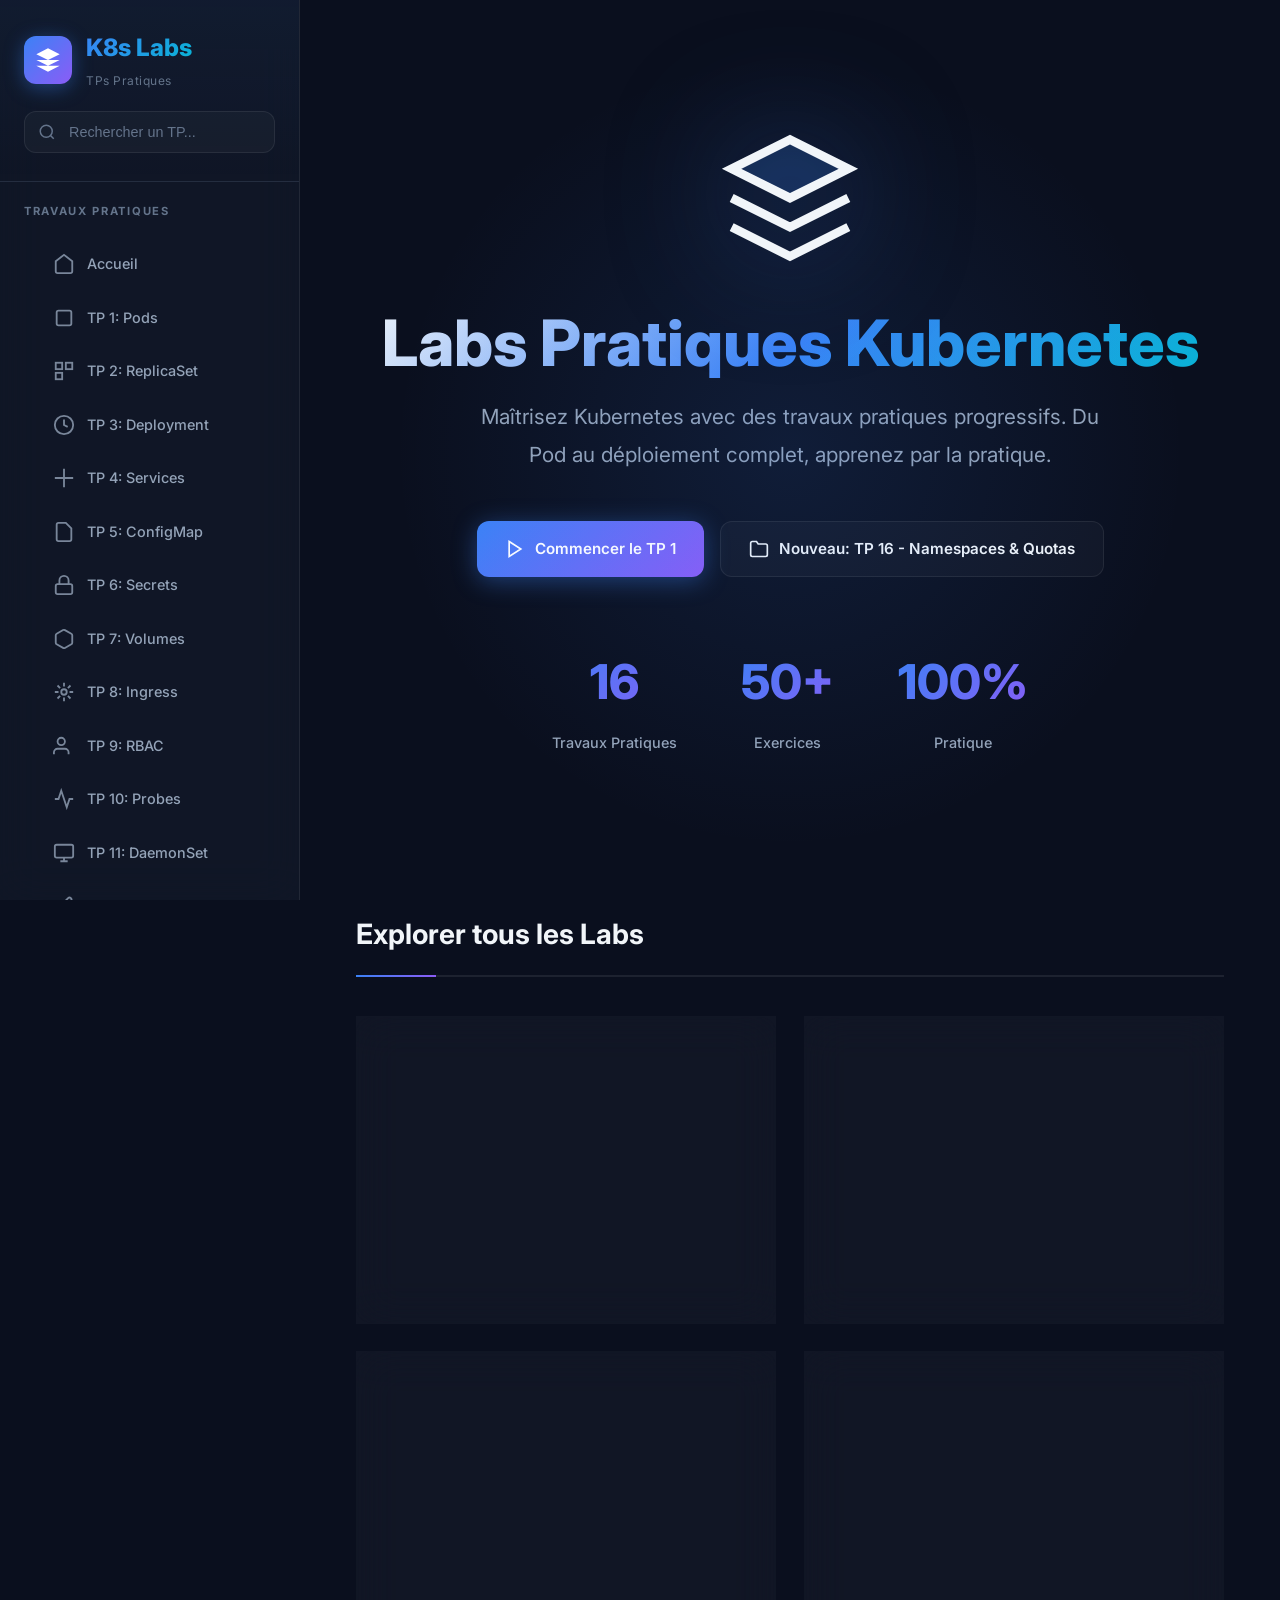
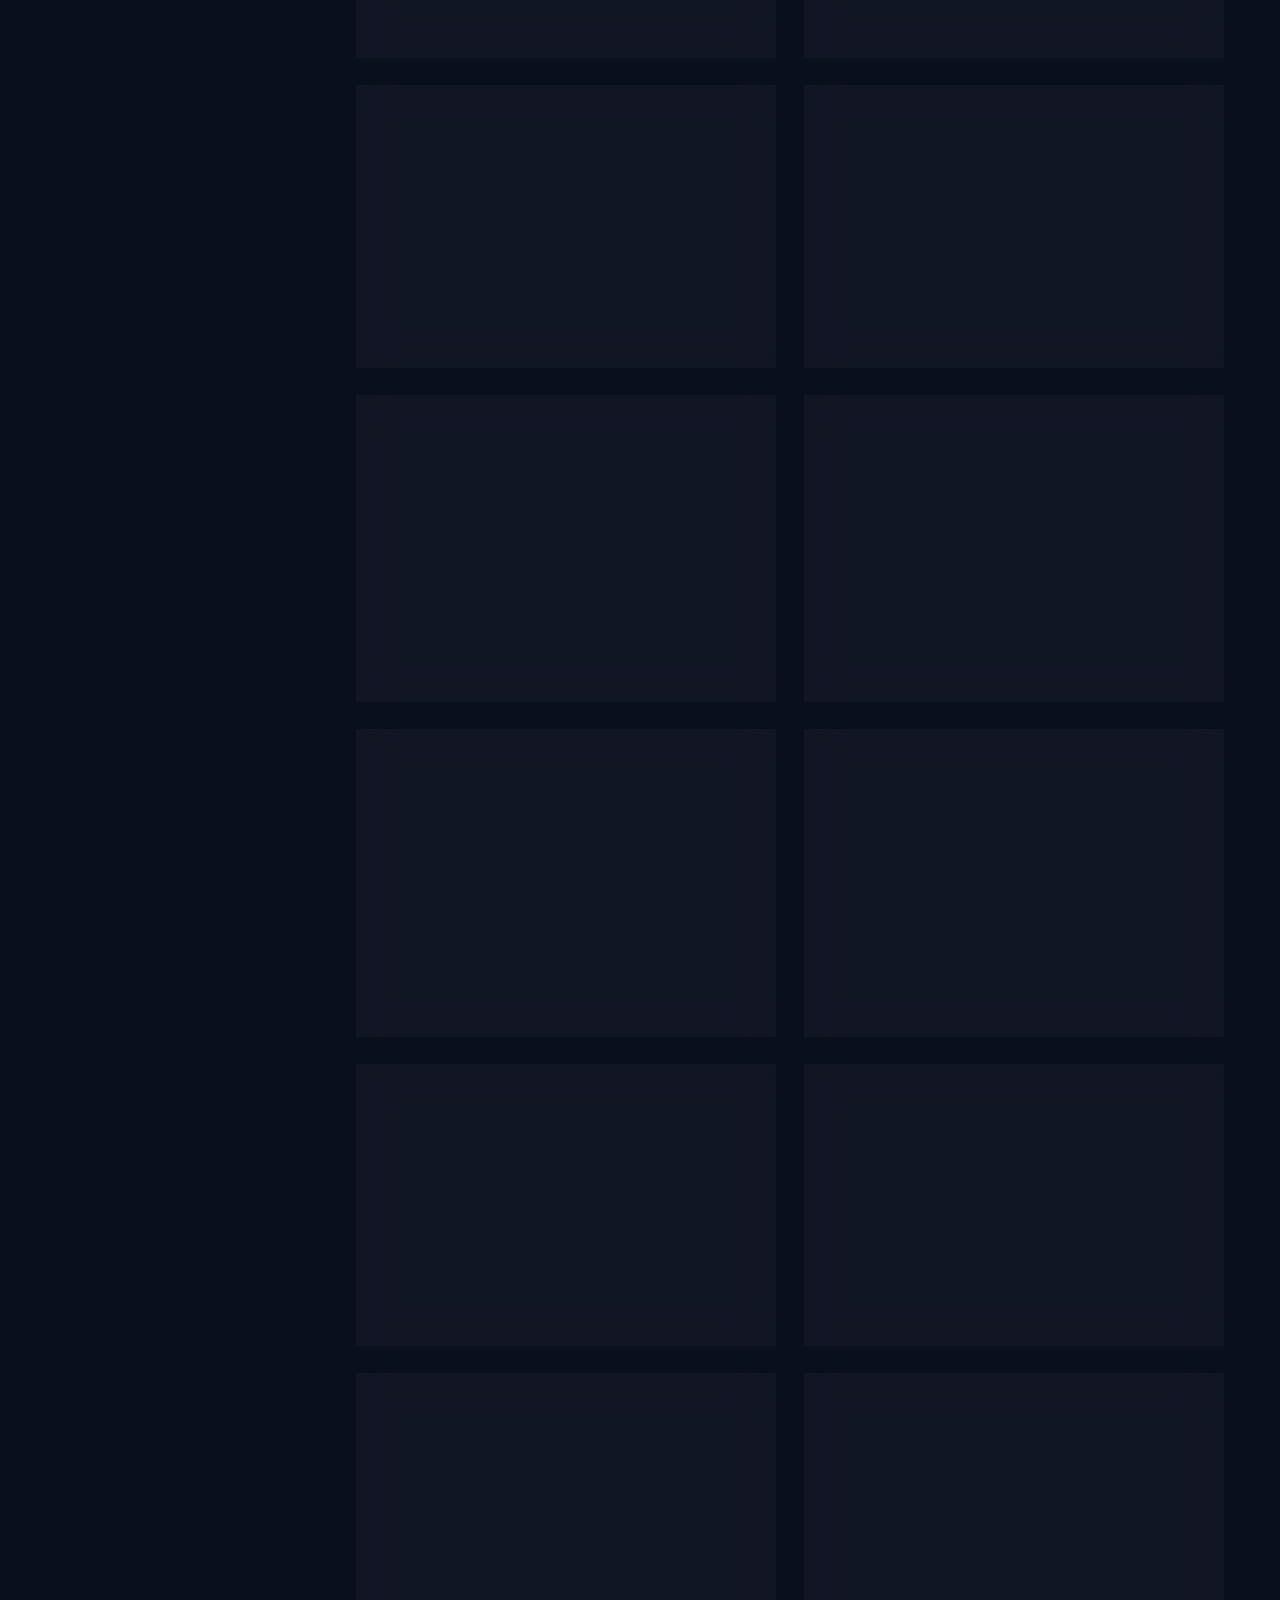
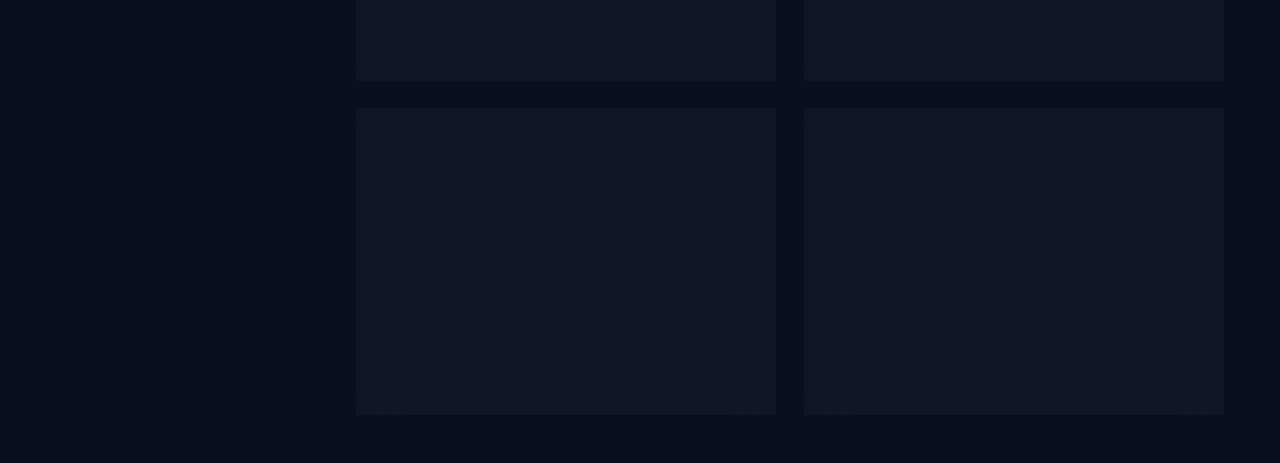
==== commit 64e0b383: "feat: Ajout diagramme des Probes dans TP10" ====
--- a/index.html
+++ b/index.html
@@ -2783,6 +2783,22 @@
 
                 <h1>TP 10: Probes - Surveillance de Santé</h1>
 
+                <div class="info-box info">
+                    <div class="info-box-title">
+                        <svg width="20" height="20" viewBox="0 0 24 24" fill="none" stroke="currentColor" stroke-width="2">
+                            <circle cx="12" cy="12" r="10"/><path d="M12 16v-4M12 8h.01"/>
+                        </svg>
+                        Objectifs du TP
+                    </div>
+                    <p>Configurer les health checks pour garantir la disponibilité et la fiabilité de vos applications.</p>
+                </div>
+
+                <h2>Architecture des Probes</h2>
+                
+                <div style="text-align: center; margin: 30px 0;">
+                    <img src="assets/images/probes-diagram.png" alt="Diagramme des Probes Kubernetes" style="max-width: 100%; border-radius: 12px; box-shadow: 0 8px 32px rgba(0,0,0,0.3);">
+                </div>
+
                 <h2>Types de Probes</h2>
                 <div class="table-container">
                     <table>
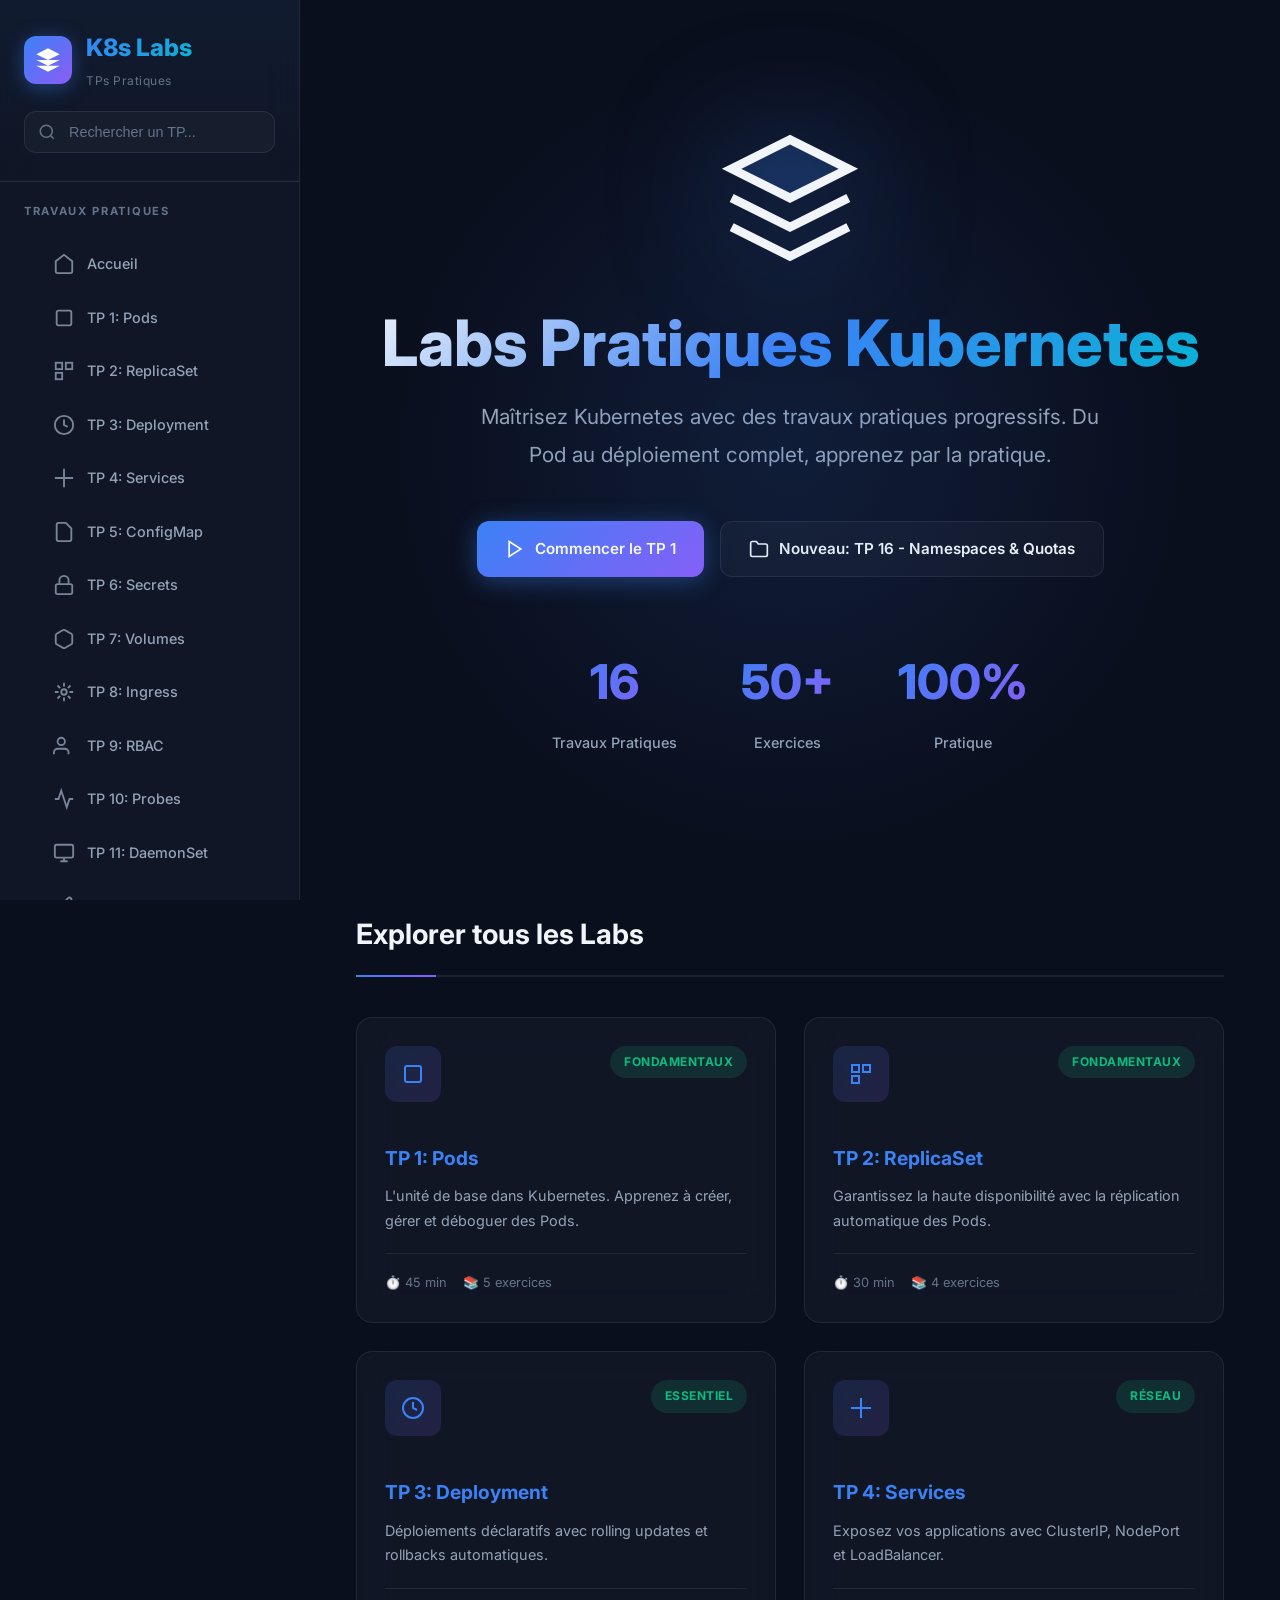
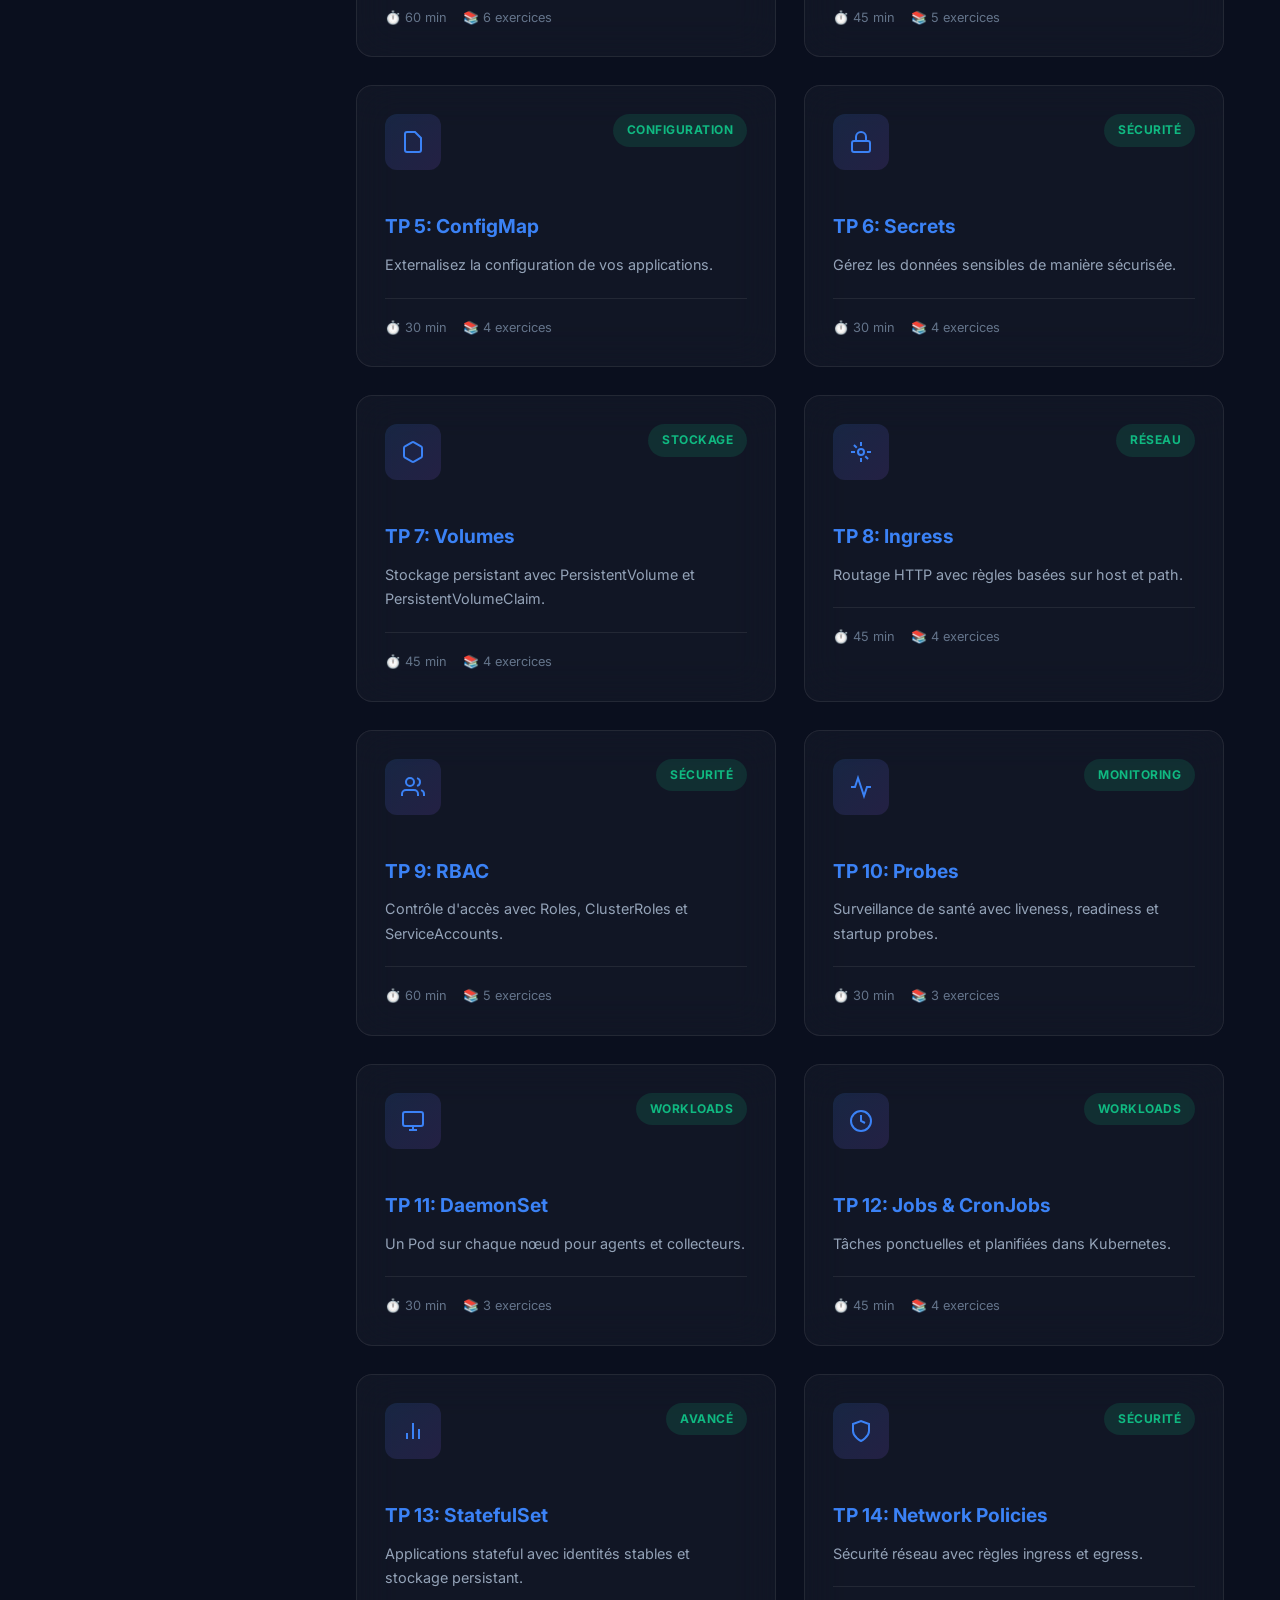
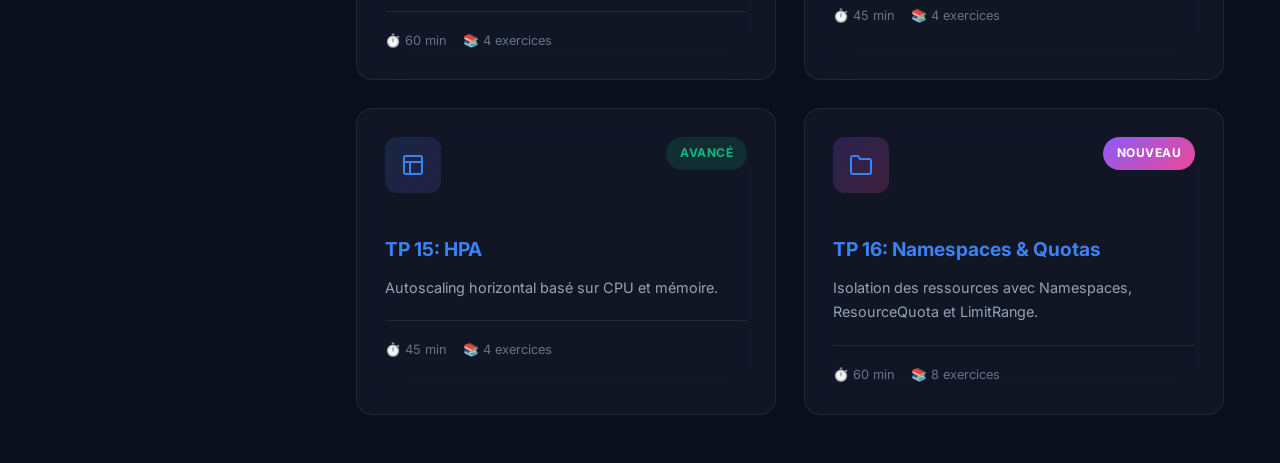
==== commit 007df63b: "fix: Correction chemin image probes" ====
--- a/index.html
+++ b/index.html
@@ -2796,7 +2796,7 @@
                 <h2>Architecture des Probes</h2>
                 
                 <div style="text-align: center; margin: 30px 0;">
-                    <img src="assets/images/probes-diagram.png" alt="Diagramme des Probes Kubernetes" style="max-width: 100%; border-radius: 12px; box-shadow: 0 8px 32px rgba(0,0,0,0.3);">
+                    <img src="assets/probes-diagram.png" alt="Diagramme des Probes Kubernetes" style="max-width: 100%; border-radius: 12px; box-shadow: 0 8px 32px rgba(0,0,0,0.3);">
                 </div>
 
                 <h2>Types de Probes</h2>
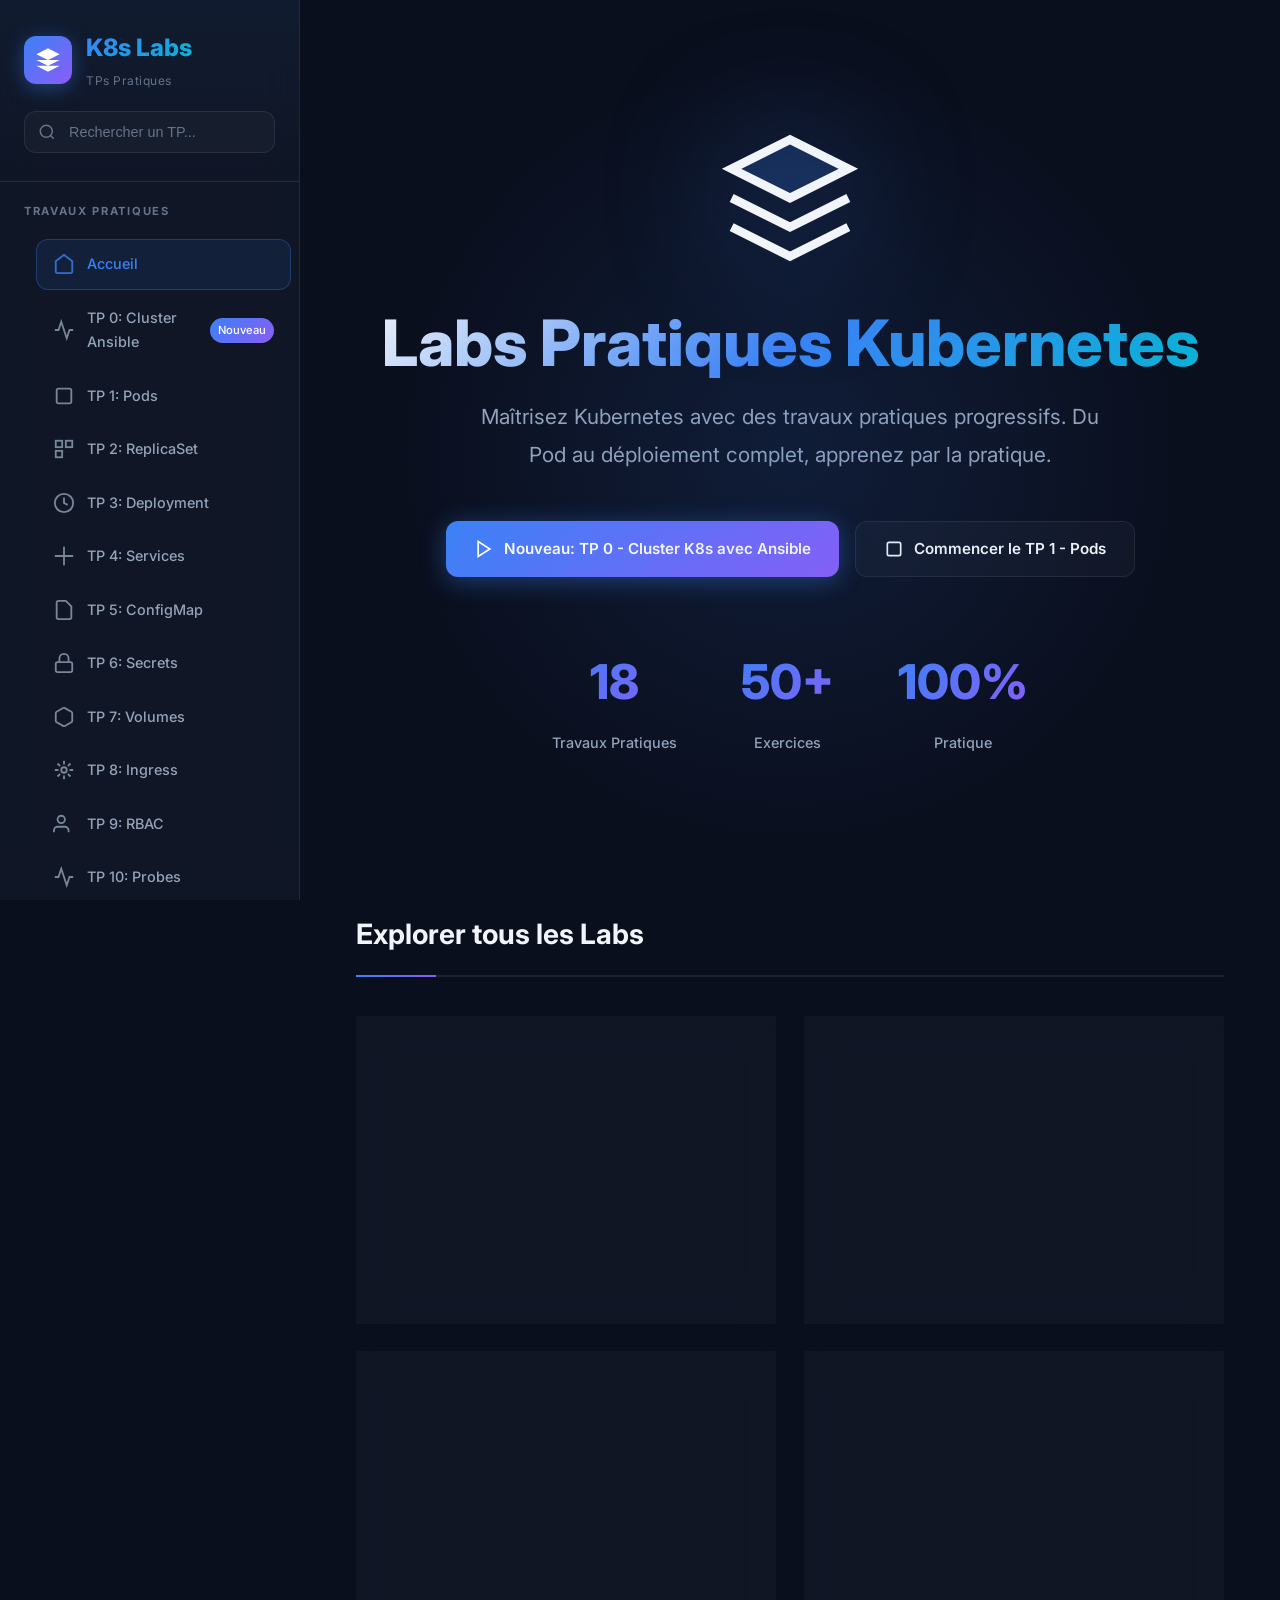
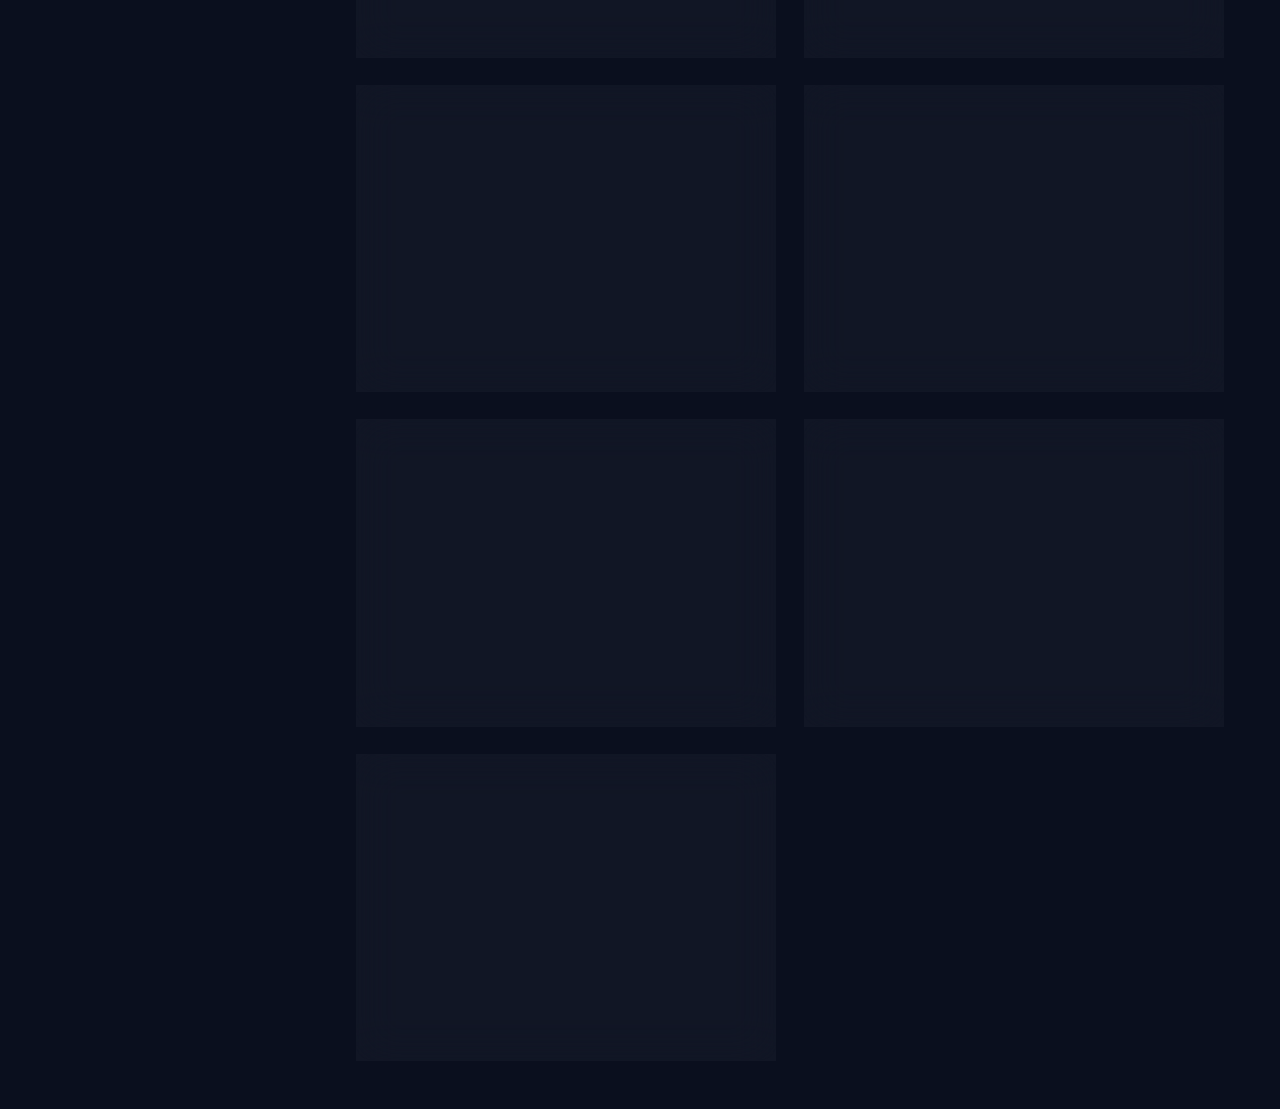
==== commit a3cf4cdf: "Rename index-fr-standalone.html to index.html" ====
--- a/index.html
+++ b/index.html
@@ -4,20 +4,1122 @@
     <meta charset="UTF-8">
     <meta name="viewport" content="width=device-width, initial-scale=1.0">
     <title>Labs Pratiques Kubernetes | TPs K8s Complets</title>
-    <meta name="description" content="Maîtrisez Kubernetes avec 16 travaux pratiques progressifs. Du Pod au déploiement complet.">
-    <meta name="keywords" content="Kubernetes, K8s, DevOps, TPs, Labs, Formation">
-    <meta name="author" content="K8s Labs">
-    
-    <!-- Favicon -->
-    <link rel="icon" type="image/svg+xml" href="assets/icons/favicon.svg">
-    
-    <!-- Fonts -->
     <link rel="preconnect" href="https://fonts.googleapis.com">
     <link rel="preconnect" href="https://fonts.gstatic.com" crossorigin>
     <link href="https://fonts.googleapis.com/css2?family=Inter:wght@300;400;500;600;700;800&family=JetBrains+Mono:wght@400;500;600&display=swap" rel="stylesheet">
-    
-    <!-- Styles -->
-    <link rel="stylesheet" href="css/style.css">
+    <style>
+        :root {
+            --bg-primary: #0a0f1e;
+            --bg-secondary: #111827;
+            --bg-card: rgba(255, 255, 255, 0.03);
+            --bg-card-hover: rgba(255, 255, 255, 0.06);
+            --bg-code: #1a1f35;
+            --bg-terminal: #0d1117;
+            --text-primary: #F1F5F9;
+            --text-secondary: #94A3B8;
+            --text-muted: #64748B;
+            --accent-blue: #3B82F6;
+            --accent-purple: #8B5CF6;
+            --accent-cyan: #06B6D4;
+            --accent-green: #10B981;
+            --accent-orange: #F59E0B;
+            --accent-red: #EF4444;
+            --accent-pink: #EC4899;
+            --border-color: rgba(255, 255, 255, 0.08);
+            --border-hover: rgba(255, 255, 255, 0.15);
+            --glass-blur: blur(20px);
+            --shadow-sm: 0 2px 8px rgba(0, 0, 0, 0.3);
+            --shadow-md: 0 8px 32px rgba(0, 0, 0, 0.4);
+            --shadow-lg: 0 16px 64px rgba(0, 0, 0, 0.5);
+            --shadow-glow: 0 0 60px rgba(59, 130, 246, 0.15);
+            --transition-fast: all 0.15s ease;
+            --transition: all 0.3s cubic-bezier(0.4, 0, 0.2, 1);
+            --transition-slow: all 0.5s cubic-bezier(0.4, 0, 0.2, 1);
+            --radius-sm: 8px;
+            --radius-md: 12px;
+            --radius-lg: 16px;
+            --radius-xl: 24px;
+        }
+
+        * {
+            margin: 0;
+            padding: 0;
+            box-sizing: border-box;
+        }
+
+        html {
+            scroll-behavior: smooth;
+            font-size: 16px;
+        }
+
+        body {
+            font-family: 'Inter', -apple-system, BlinkMacSystemFont, 'Segoe UI', sans-serif;
+            background: var(--bg-primary);
+            color: var(--text-primary);
+            line-height: 1.7;
+            overflow-x: hidden;
+            min-height: 100vh;
+        }
+
+        /* Scrollbar */
+        ::-webkit-scrollbar {
+            width: 10px;
+            height: 10px;
+        }
+
+        ::-webkit-scrollbar-track {
+            background: var(--bg-secondary);
+        }
+
+        ::-webkit-scrollbar-thumb {
+            background: linear-gradient(180deg, var(--accent-blue), var(--accent-purple));
+            border-radius: 5px;
+        }
+
+        ::-webkit-scrollbar-thumb:hover {
+            background: linear-gradient(180deg, var(--accent-purple), var(--accent-pink));
+        }
+
+        ::selection {
+            background: rgba(59, 130, 246, 0.3);
+            color: var(--text-primary);
+        }
+
+        /* Layout */
+        .app-container {
+            display: flex;
+            min-height: 100vh;
+        }
+
+        /* Sidebar */
+        .sidebar {
+            position: fixed;
+            left: 0;
+            top: 0;
+            width: 300px;
+            height: 100vh;
+            background: rgba(17, 24, 39, 0.9);
+            backdrop-filter: var(--glass-blur);
+            -webkit-backdrop-filter: var(--glass-blur);
+            border-right: 1px solid var(--border-color);
+            z-index: 1000;
+            overflow-y: auto;
+            transition: var(--transition);
+        }
+
+        .sidebar-header {
+            padding: 28px 24px;
+            border-bottom: 1px solid var(--border-color);
+            background: linear-gradient(180deg, rgba(59, 130, 246, 0.05) 0%, transparent 100%);
+        }
+
+        .logo {
+            display: flex;
+            align-items: center;
+            gap: 14px;
+            text-decoration: none;
+        }
+
+        .logo-icon {
+            width: 48px;
+            height: 48px;
+            background: linear-gradient(135deg, var(--accent-blue), var(--accent-purple));
+            border-radius: var(--radius-md);
+            display: flex;
+            align-items: center;
+            justify-content: center;
+            box-shadow: 0 4px 20px rgba(59, 130, 246, 0.4);
+        }
+
+        .logo-icon svg {
+            width: 28px;
+            height: 28px;
+            fill: white;
+        }
+
+        .logo-text {
+            font-size: 1.5rem;
+            font-weight: 800;
+            background: linear-gradient(135deg, var(--accent-blue), var(--accent-cyan));
+            -webkit-background-clip: text;
+            -webkit-text-fill-color: transparent;
+            background-clip: text;
+        }
+
+        .logo-subtitle {
+            font-size: 0.75rem;
+            color: var(--text-muted);
+            margin-top: 2px;
+            letter-spacing: 0.5px;
+        }
+
+        .search-box {
+            margin-top: 20px;
+            position: relative;
+        }
+
+        .search-input {
+            width: 100%;
+            padding: 12px 16px 12px 44px;
+            background: var(--bg-card);
+            border: 1px solid var(--border-color);
+            border-radius: var(--radius-md);
+            color: var(--text-primary);
+            font-size: 0.9rem;
+            transition: var(--transition);
+        }
+
+        .search-input:focus {
+            outline: none;
+            border-color: var(--accent-blue);
+            background: var(--bg-card-hover);
+            box-shadow: 0 0 0 4px rgba(59, 130, 246, 0.15);
+        }
+
+        .search-input::placeholder {
+            color: var(--text-muted);
+        }
+
+        .search-icon {
+            position: absolute;
+            left: 14px;
+            top: 50%;
+            transform: translateY(-50%);
+            color: var(--text-muted);
+            width: 18px;
+            height: 18px;
+        }
+
+        .nav-section {
+            padding: 20px 0;
+        }
+
+        .nav-title {
+            padding: 0 24px;
+            font-size: 0.7rem;
+            font-weight: 700;
+            text-transform: uppercase;
+            letter-spacing: 0.15em;
+            color: var(--text-muted);
+            margin-bottom: 12px;
+        }
+
+        .nav-list {
+            list-style: none;
+        }
+
+        .nav-item {
+            margin: 3px 8px;
+        }
+
+        .nav-link {
+            display: flex;
+            align-items: center;
+            gap: 12px;
+            padding: 12px 16px;
+            color: var(--text-secondary);
+            text-decoration: none;
+            font-size: 0.9rem;
+            font-weight: 500;
+            transition: var(--transition);
+            border-radius: var(--radius-md);
+            border: 1px solid transparent;
+        }
+
+        .nav-link:hover {
+            color: var(--text-primary);
+            background: var(--bg-card-hover);
+            border-color: var(--border-color);
+        }
+
+        .nav-link.active {
+            color: var(--accent-blue);
+            background: rgba(59, 130, 246, 0.1);
+            border-color: rgba(59, 130, 246, 0.3);
+        }
+
+        .nav-link.completed {
+            color: var(--accent-green);
+        }
+
+        .nav-icon {
+            width: 22px;
+            height: 22px;
+            flex-shrink: 0;
+            opacity: 0.8;
+        }
+
+        .nav-text {
+            flex: 1;
+        }
+
+        .nav-badge {
+            font-size: 0.7rem;
+            padding: 3px 8px;
+            background: var(--bg-card);
+            border-radius: 20px;
+            color: var(--text-muted);
+        }
+
+        .nav-badge.new {
+            background: linear-gradient(135deg, var(--accent-blue), var(--accent-purple));
+            color: white;
+        }
+
+        /* Mobile Menu */
+        .menu-toggle {
+            display: none;
+            position: fixed;
+            top: 20px;
+            left: 20px;
+            z-index: 1001;
+            width: 48px;
+            height: 48px;
+            background: var(--bg-card);
+            backdrop-filter: var(--glass-blur);
+            border: 1px solid var(--border-color);
+            border-radius: var(--radius-md);
+            cursor: pointer;
+            align-items: center;
+            justify-content: center;
+            color: var(--text-primary);
+        }
+
+        /* Main Content */
+        .main-content {
+            flex: 1;
+            margin-left: 300px;
+            min-height: 100vh;
+        }
+
+        .section {
+            display: none;
+            padding: 48px 56px;
+            max-width: 1100px;
+            margin: 0 auto;
+            animation: fadeIn 0.4s ease;
+        }
+
+        .section.active {
+            display: block;
+        }
+
+        @keyframes fadeIn {
+            from { opacity: 0; transform: translateY(20px); }
+            to { opacity: 1; transform: translateY(0); }
+        }
+
+        /* Breadcrumb */
+        .breadcrumb {
+            display: flex;
+            align-items: center;
+            gap: 10px;
+            margin-bottom: 28px;
+            font-size: 0.9rem;
+        }
+
+        .breadcrumb a {
+            color: var(--text-secondary);
+            text-decoration: none;
+            transition: var(--transition-fast);
+        }
+
+        .breadcrumb a:hover {
+            color: var(--accent-blue);
+        }
+
+        .breadcrumb-separator {
+            color: var(--text-muted);
+        }
+
+        .breadcrumb-current {
+            color: var(--text-primary);
+            font-weight: 600;
+        }
+
+        /* Hero */
+        .hero {
+            text-align: center;
+            padding: 80px 0 100px;
+            position: relative;
+        }
+
+        .hero-bg {
+            position: absolute;
+            top: 50%;
+            left: 50%;
+            transform: translate(-50%, -50%);
+            width: 800px;
+            height: 800px;
+            background: radial-gradient(circle, rgba(59, 130, 246, 0.12) 0%, transparent 70%);
+            pointer-events: none;
+        }
+
+        .hero-logo {
+            width: 140px;
+            height: 140px;
+            margin: 0 auto 40px;
+            position: relative;
+            animation: float 6s ease-in-out infinite;
+        }
+
+        @keyframes float {
+            0%, 100% { transform: translateY(0) rotate(0deg); }
+            50% { transform: translateY(-20px) rotate(5deg); }
+        }
+
+        .hero-logo svg {
+            width: 100%;
+            height: 100%;
+            filter: drop-shadow(0 0 60px rgba(59, 130, 246, 0.5));
+        }
+
+        .hero-title {
+            font-size: 4rem;
+            font-weight: 800;
+            margin-bottom: 20px;
+            background: linear-gradient(135deg, var(--text-primary) 0%, var(--accent-blue) 50%, var(--accent-cyan) 100%);
+            -webkit-background-clip: text;
+            -webkit-text-fill-color: transparent;
+            background-clip: text;
+            line-height: 1.1;
+        }
+
+        .hero-subtitle {
+            font-size: 1.3rem;
+            color: var(--text-secondary);
+            max-width: 650px;
+            margin: 0 auto 48px;
+            line-height: 1.8;
+        }
+
+        .hero-stats {
+            display: flex;
+            justify-content: center;
+            gap: 64px;
+            margin-top: 64px;
+        }
+
+        .stat-item {
+            text-align: center;
+        }
+
+        .stat-value {
+            font-size: 3rem;
+            font-weight: 800;
+            background: linear-gradient(135deg, var(--accent-blue), var(--accent-purple));
+            -webkit-background-clip: text;
+            -webkit-text-fill-color: transparent;
+            background-clip: text;
+        }
+
+        .stat-label {
+            font-size: 0.9rem;
+            color: var(--text-secondary);
+            margin-top: 8px;
+            font-weight: 500;
+        }
+
+        /* Buttons */
+        .btn {
+            display: inline-flex;
+            align-items: center;
+            gap: 10px;
+            padding: 14px 28px;
+            border-radius: var(--radius-md);
+            font-size: 0.95rem;
+            font-weight: 600;
+            text-decoration: none;
+            cursor: pointer;
+            transition: var(--transition);
+            border: none;
+        }
+
+        .btn-primary {
+            background: linear-gradient(135deg, var(--accent-blue), var(--accent-purple));
+            color: white;
+            box-shadow: 0 4px 24px rgba(59, 130, 246, 0.4);
+        }
+
+        .btn-primary:hover {
+            transform: translateY(-3px);
+            box-shadow: 0 8px 40px rgba(59, 130, 246, 0.5);
+        }
+
+        .btn-secondary {
+            background: var(--bg-card);
+            color: var(--text-primary);
+            border: 1px solid var(--border-color);
+        }
+
+        .btn-secondary:hover {
+            background: var(--bg-card-hover);
+            border-color: var(--accent-blue);
+            transform: translateY(-2px);
+        }
+
+        .btn-group {
+            display: flex;
+            gap: 16px;
+            flex-wrap: wrap;
+            justify-content: center;
+        }
+
+        /* Cards */
+        .card-grid {
+            display: grid;
+            grid-template-columns: repeat(auto-fill, minmax(340px, 1fr));
+            gap: 28px;
+            margin-top: 40px;
+        }
+
+        .card {
+            background: var(--bg-card);
+            backdrop-filter: var(--glass-blur);
+            border: 1px solid var(--border-color);
+            border-radius: var(--radius-lg);
+            padding: 28px;
+            transition: var(--transition);
+            cursor: pointer;
+            position: relative;
+            overflow: hidden;
+        }
+
+        .card::before {
+            content: '';
+            position: absolute;
+            top: 0;
+            left: 0;
+            right: 0;
+            height: 4px;
+            background: linear-gradient(90deg, var(--accent-blue), var(--accent-purple), var(--accent-cyan));
+            opacity: 0;
+            transition: var(--transition);
+        }
+
+        .card:hover {
+            transform: translateY(-6px);
+            background: var(--bg-card-hover);
+            border-color: var(--border-hover);
+            box-shadow: var(--shadow-glow), var(--shadow-md);
+        }
+
+        .card:hover::before {
+            opacity: 1;
+        }
+
+        .card-header {
+            display: flex;
+            align-items: flex-start;
+            justify-content: space-between;
+            margin-bottom: 18px;
+        }
+
+        .card-icon {
+            width: 56px;
+            height: 56px;
+            background: linear-gradient(135deg, rgba(59, 130, 246, 0.15), rgba(139, 92, 246, 0.15));
+            border-radius: var(--radius-md);
+            display: flex;
+            align-items: center;
+            justify-content: center;
+            color: var(--accent-blue);
+        }
+
+        .card-badge {
+            padding: 6px 14px;
+            background: rgba(16, 185, 129, 0.15);
+            color: var(--accent-green);
+            font-size: 0.75rem;
+            font-weight: 700;
+            border-radius: 20px;
+            text-transform: uppercase;
+            letter-spacing: 0.5px;
+        }
+
+        .card-badge.new {
+            background: linear-gradient(135deg, var(--accent-purple), var(--accent-pink));
+            color: white;
+        }
+
+        .card-title {
+            font-size: 1.2rem;
+            font-weight: 700;
+            margin-bottom: 10px;
+        }
+
+        .card-description {
+            font-size: 0.9rem;
+            color: var(--text-secondary);
+            margin-bottom: 20px;
+            line-height: 1.7;
+        }
+
+        .card-footer {
+            display: flex;
+            align-items: center;
+            justify-content: space-between;
+            padding-top: 18px;
+            border-top: 1px solid var(--border-color);
+        }
+
+        .card-meta {
+            display: flex;
+            align-items: center;
+            gap: 16px;
+            font-size: 0.8rem;
+            color: var(--text-muted);
+        }
+
+        .card-meta span {
+            display: flex;
+            align-items: center;
+            gap: 6px;
+        }
+
+        /* Typography */
+        h1 {
+            font-size: 2.75rem;
+            font-weight: 800;
+            margin-bottom: 20px;
+            line-height: 1.2;
+        }
+
+        h2 {
+            font-size: 1.75rem;
+            font-weight: 700;
+            margin: 56px 0 24px;
+            padding-bottom: 16px;
+            border-bottom: 2px solid var(--border-color);
+            position: relative;
+        }
+
+        h2::after {
+            content: '';
+            position: absolute;
+            bottom: -2px;
+            left: 0;
+            width: 80px;
+            height: 2px;
+            background: linear-gradient(90deg, var(--accent-blue), var(--accent-purple));
+        }
+
+        h3 {
+            font-size: 1.35rem;
+            font-weight: 700;
+            margin: 40px 0 18px;
+            color: var(--accent-blue);
+        }
+
+        h4 {
+            font-size: 1.1rem;
+            font-weight: 600;
+            margin: 28px 0 14px;
+            color: var(--text-primary);
+        }
+
+        p {
+            margin-bottom: 18px;
+            color: var(--text-secondary);
+        }
+
+        strong {
+            color: var(--text-primary);
+            font-weight: 600;
+        }
+
+        /* Lists */
+        ul, ol {
+            margin: 18px 0;
+            padding-left: 28px;
+        }
+
+        li {
+            margin: 10px 0;
+            color: var(--text-secondary);
+        }
+
+        li::marker {
+            color: var(--accent-blue);
+        }
+
+        /* Info Boxes */
+        .info-box {
+            padding: 24px 28px;
+            border-radius: var(--radius-lg);
+            margin: 28px 0;
+            border-left: 4px solid;
+            background: var(--bg-card);
+        }
+
+        .info-box.info {
+            border-color: var(--accent-blue);
+            background: rgba(59, 130, 246, 0.08);
+        }
+
+        .info-box.success {
+            border-color: var(--accent-green);
+            background: rgba(16, 185, 129, 0.08);
+        }
+
+        .info-box.warning {
+            border-color: var(--accent-orange);
+            background: rgba(245, 158, 11, 0.08);
+        }
+
+        .info-box.error {
+            border-color: var(--accent-red);
+            background: rgba(239, 68, 68, 0.08);
+        }
+
+        .info-box-title {
+            display: flex;
+            align-items: center;
+            gap: 12px;
+            font-weight: 700;
+            font-size: 1rem;
+            margin-bottom: 10px;
+        }
+
+        .info-box.info .info-box-title { color: var(--accent-blue); }
+        .info-box.success .info-box-title { color: var(--accent-green); }
+        .info-box.warning .info-box-title { color: var(--accent-orange); }
+        .info-box.error .info-box-title { color: var(--accent-red); }
+
+        .info-box p {
+            margin: 0;
+            color: var(--text-secondary);
+            font-size: 0.95rem;
+        }
+
+        /* Code Blocks */
+        .code-block {
+            position: relative;
+            margin: 28px 0;
+            border-radius: var(--radius-lg);
+            overflow: hidden;
+            background: var(--bg-code);
+            border: 1px solid var(--border-color);
+        }
+
+        .code-header {
+            display: flex;
+            align-items: center;
+            justify-content: space-between;
+            padding: 14px 20px;
+            background: rgba(0, 0, 0, 0.3);
+            border-bottom: 1px solid var(--border-color);
+        }
+
+        .code-lang {
+            display: flex;
+            align-items: center;
+            gap: 10px;
+            font-size: 0.8rem;
+            font-weight: 700;
+            text-transform: uppercase;
+            color: var(--text-muted);
+            letter-spacing: 0.5px;
+        }
+
+        .code-actions {
+            display: flex;
+            gap: 10px;
+        }
+
+        .code-btn {
+            display: flex;
+            align-items: center;
+            gap: 8px;
+            padding: 8px 14px;
+            background: rgba(255, 255, 255, 0.05);
+            border: 1px solid var(--border-color);
+            border-radius: var(--radius-sm);
+            color: var(--text-secondary);
+            font-size: 0.8rem;
+            font-weight: 500;
+            cursor: pointer;
+            transition: var(--transition-fast);
+        }
+
+        .code-btn:hover {
+            background: rgba(255, 255, 255, 0.1);
+            color: var(--text-primary);
+            border-color: var(--accent-blue);
+        }
+
+        .code-btn.copied {
+            color: var(--accent-green);
+            border-color: var(--accent-green);
+            background: rgba(16, 185, 129, 0.1);
+        }
+
+        pre {
+            margin: 0;
+            padding: 24px 28px;
+            font-family: 'JetBrains Mono', monospace;
+            font-size: 0.9rem;
+            line-height: 1.8;
+            overflow-x: auto;
+        }
+
+        code {
+            font-family: 'JetBrains Mono', monospace;
+        }
+
+        /* Inline code */
+        p code, li code {
+            background: var(--bg-code);
+            padding: 3px 8px;
+            border-radius: 6px;
+            font-size: 0.85em;
+            color: var(--accent-cyan);
+            border: 1px solid var(--border-color);
+        }
+
+        /* Syntax Highlighting */
+        .code-yaml .key { color: #9CDCFE; }
+        .code-yaml .string { color: #CE9178; }
+        .code-yaml .number { color: #B5CEA8; }
+        .code-yaml .boolean { color: #569CD6; }
+        .code-yaml .comment { color: #6A9955; font-style: italic; }
+        
+        .code-shell .prompt { color: var(--accent-green); user-select: none; }
+        .code-shell .command { color: var(--text-primary); }
+        .code-shell .flag { color: #9CDCFE; }
+        .code-shell .arg { color: #CE9178; }
+
+        /* Terminal */
+        .terminal-block {
+            background: var(--bg-terminal);
+            border: 1px solid var(--border-color);
+            border-radius: var(--radius-lg);
+            overflow: hidden;
+            margin: 28px 0;
+        }
+
+        .terminal-header {
+            display: flex;
+            align-items: center;
+            gap: 10px;
+            padding: 14px 20px;
+            background: rgba(255, 255, 255, 0.02);
+            border-bottom: 1px solid var(--border-color);
+        }
+
+        .terminal-dot {
+            width: 14px;
+            height: 14px;
+            border-radius: 50%;
+        }
+
+        .terminal-dot.red { background: #FF5F56; }
+        .terminal-dot.yellow { background: #FFBD2E; }
+        .terminal-dot.green { background: #27C93F; }
+
+        .terminal-title {
+            flex: 1;
+            text-align: center;
+            font-size: 0.8rem;
+            color: var(--text-muted);
+            font-weight: 500;
+        }
+
+        .terminal-body {
+            padding: 24px 28px;
+            font-family: 'JetBrains Mono', monospace;
+            font-size: 0.9rem;
+            line-height: 1.8;
+        }
+
+        .terminal-prompt { color: var(--accent-green); }
+        .terminal-output { color: var(--text-secondary); }
+        .terminal-error { color: var(--accent-red); }
+
+        /* Tables */
+        .table-container {
+            overflow-x: auto;
+            margin: 28px 0;
+            border-radius: var(--radius-lg);
+            border: 1px solid var(--border-color);
+        }
+
+        table {
+            width: 100%;
+            border-collapse: collapse;
+            font-size: 0.9rem;
+        }
+
+        th {
+            background: var(--bg-secondary);
+            padding: 16px 20px;
+            text-align: left;
+            font-weight: 700;
+            color: var(--text-primary);
+            border-bottom: 2px solid var(--border-color);
+        }
+
+        td {
+            padding: 14px 20px;
+            border-bottom: 1px solid var(--border-color);
+            color: var(--text-secondary);
+        }
+
+        tr:last-child td {
+            border-bottom: none;
+        }
+
+        tr:hover td {
+            background: var(--bg-card);
+        }
+
+        /* Progress Checklist */
+        .checklist {
+            background: var(--bg-card);
+            border: 1px solid var(--border-color);
+            border-radius: var(--radius-lg);
+            padding: 28px;
+            margin: 28px 0;
+        }
+
+        .checklist-title {
+            font-size: 1.1rem;
+            font-weight: 700;
+            margin-bottom: 20px;
+            display: flex;
+            align-items: center;
+            gap: 12px;
+        }
+
+        .checklist-item {
+            display: flex;
+            align-items: center;
+            gap: 14px;
+            padding: 14px 0;
+            border-bottom: 1px solid var(--border-color);
+            cursor: pointer;
+            transition: var(--transition-fast);
+        }
+
+        .checklist-item:last-child {
+            border-bottom: none;
+        }
+
+        .checklist-item:hover {
+            background: var(--bg-card-hover);
+            margin: 0 -28px;
+            padding: 14px 28px;
+        }
+
+        .checklist-checkbox {
+            width: 24px;
+            height: 24px;
+            border: 2px solid var(--border-color);
+            border-radius: 6px;
+            display: flex;
+            align-items: center;
+            justify-content: center;
+            transition: var(--transition-fast);
+            flex-shrink: 0;
+        }
+
+        .checklist-item.completed .checklist-checkbox {
+            background: var(--accent-green);
+            border-color: var(--accent-green);
+        }
+
+        .checklist-text {
+            flex: 1;
+            font-size: 0.95rem;
+            color: var(--text-secondary);
+        }
+
+        .checklist-item.completed .checklist-text {
+            color: var(--text-muted);
+            text-decoration: line-through;
+        }
+
+        /* Navigation Buttons */
+        .nav-buttons {
+            display: flex;
+            justify-content: space-between;
+            margin-top: 64px;
+            padding-top: 32px;
+            border-top: 1px solid var(--border-color);
+        }
+
+        .nav-btn {
+            display: flex;
+            align-items: center;
+            gap: 16px;
+            padding: 20px 28px;
+            background: var(--bg-card);
+            border: 1px solid var(--border-color);
+            border-radius: var(--radius-lg);
+            text-decoration: none;
+            transition: var(--transition);
+            max-width: 300px;        }
+
+        .nav-btn:hover {
+            background: var(--bg-card-hover);
+            border-color: var(--accent-blue);
+            transform: translateY(-3px);
+            box-shadow: var(--shadow-md);
+        }
+
+        .nav-btn-icon {
+            width: 44px;
+            height: 44px;
+            background: var(--bg-secondary);
+            border-radius: var(--radius-md);
+            display: flex;
+            align-items: center;
+            justify-content: center;
+            color: var(--accent-blue);
+        }
+
+        .nav-btn-text {
+            text-align: left;
+        }
+
+        .nav-btn-label {
+            font-size: 0.8rem;
+            color: var(--text-muted);
+            margin-bottom: 4px;
+        }
+
+        .nav-btn-title {
+            font-size: 1rem;
+            font-weight: 600;
+            color: var(--text-primary);
+        }
+
+        /* Responsive */
+        @media (max-width: 1024px) {
+            .sidebar {
+                transform: translateX(-100%);
+            }
+
+            .sidebar.open {
+                transform: translateX(0);
+            }
+
+            .menu-toggle {
+                display: flex;
+            }
+
+            .main-content {
+                margin-left: 0;
+            }
+
+            .section {
+                padding: 32px 24px;
+            }
+
+            .hero-title {
+                font-size: 2.5rem;
+            }
+
+            .hero-stats {
+                gap: 32px;
+            }
+
+            .stat-value {
+                font-size: 2rem;
+            }
+
+            .card-grid {
+                grid-template-columns: 1fr;
+            }
+
+            .nav-buttons {
+                flex-direction: column;
+                gap: 16px;
+            }
+
+            .nav-btn {
+                max-width: 100%;
+            }
+        }
+
+        @media (max-width: 640px) {
+            .hero-title {
+                font-size: 2rem;
+            }
+
+            .hero-subtitle {
+                font-size: 1rem;
+            }
+
+            .hero-stats {
+                flex-direction: column;
+                gap: 24px;
+            }
+
+            h1 {
+                font-size: 2rem;
+            }
+
+            h2 {
+                font-size: 1.5rem;
+            }
+
+            .btn-group {
+                flex-direction: column;
+            }
+
+            .btn {
+                width: 100%;
+                justify-content: center;
+            }
+        }
+
+        /* Animations */
+        @keyframes pulse {
+            0%, 100% { opacity: 1; }
+            50% { opacity: 0.5; }
+        }
+
+        @keyframes spin {
+            from { transform: rotate(0deg); }
+            to { transform: rotate(360deg); }
+        }
+
+        .loading {
+            animation: pulse 2s ease-in-out infinite;
+        }
+
+        .spinner {
+            animation: spin 1s linear infinite;
+        }
+
+        /* Overlay */
+        .overlay {
+            position: fixed;
+            inset: 0;
+            background: rgba(0, 0, 0, 0.5);
+            z-index: 999;
+            display: none;
+        }
+
+        .overlay.active {
+            display: block;
+        }
+
+        /* Print */
+        @media print {
+            .sidebar, .menu-toggle, .overlay {
+                display: none !important;
+            }
+            .main-content {
+                margin-left: 0 !important;
+            }
+            .section {
+                display: block !important;
+                page-break-after: always;
+            }
+        }
+    </style>
 </head>
 <body>
     <div class="app-container">
@@ -63,6 +1165,15 @@
                                 <path d="M3 9l9-7 9 7v11a2 2 0 01-2 2H5a2 2 0 01-2-2V9z"/>
                             </svg>
                             <span class="nav-text">Accueil</span>
+                        </a>
+                    </li>
+                    <li class="nav-item">
+                        <a href="#tp0" class="nav-link" onclick="showSection('tp0')">
+                            <svg class="nav-icon" viewBox="0 0 24 24" fill="none" stroke="currentColor" stroke-width="2">
+                                <path d="M22 12h-4l-3 9L9 3l-3 9H2"/>
+                            </svg>
+                            <span class="nav-text">TP 0: Cluster Ansible</span>
+                            <span class="nav-badge new">Nouveau</span>
                         </a>
                     </li>
                     <li class="nav-item">
@@ -191,6 +1302,14 @@
                                 <path d="M22 19a2 2 0 01-2 2H4a2 2 0 01-2-2V5a2 2 0 012-2h5l2 3h9a2 2 0 012 2z"/>
                             </svg>
                             <span class="nav-text">TP 16: Namespaces & Quotas</span>
+                        </a>
+                    </li>
+                    <li class="nav-item">
+                        <a href="#tp17" class="nav-link" onclick="showSection('tp17')">
+                            <svg class="nav-icon" viewBox="0 0 24 24" fill="none" stroke="currentColor" stroke-width="2">
+                                <path d="M12 2L2 7l10 5 10-5-10-5zM2 17l10 5 10-5M2 12l10 5 10-5"/>
+                            </svg>
+                            <span class="nav-text">TP 17: API Gateway</span>
                             <span class="nav-badge new">Nouveau</span>
                         </a>
                     </li>
@@ -217,23 +1336,23 @@
                         Du Pod au déploiement complet, apprenez par la pratique.
                     </p>
                     <div class="btn-group">
-                        <a href="#tp1" class="btn btn-primary" onclick="showSection('tp1')">
+                        <a href="#tp0" class="btn btn-primary" onclick="showSection('tp0')">
                             <svg width="20" height="20" viewBox="0 0 24 24" fill="none" stroke="currentColor" stroke-width="2">
                                 <polygon points="5 3 19 12 5 21 5 3"/>
                             </svg>
-                            Commencer le TP 1
+                            Nouveau: TP 0 - Cluster K8s avec Ansible
                         </a>
-                        <a href="#tp16" class="btn btn-secondary" onclick="showSection('tp16')">
+                        <a href="#tp1" class="btn btn-secondary" onclick="showSection('tp1')">
                             <svg width="20" height="20" viewBox="0 0 24 24" fill="none" stroke="currentColor" stroke-width="2">
-                                <path d="M22 19a2 2 0 01-2 2H4a2 2 0 01-2-2V5a2 2 0 012-2h5l2 3h9a2 2 0 012 2z"/>
+                                <rect x="4" y="4" width="16" height="16" rx="2"/>
                             </svg>
-                            Nouveau: TP 16 - Namespaces & Quotas
+                            Commencer le TP 1 - Pods
                         </a>
                     </div>
 
                     <div class="hero-stats">
                         <div class="stat-item">
-                            <div class="stat-value">16</div>
+                            <div class="stat-value">18</div>
                             <div class="stat-label">Travaux Pratiques</div>
                         </div>
                         <div class="stat-item">
@@ -249,6 +1368,25 @@
 
                 <h2>Explorer tous les Labs</h2>
                 <div class="card-grid">
+                    <div class="card" onclick="showSection('tp0')">
+                        <div class="card-header">
+                            <div class="card-icon" style="background: linear-gradient(135deg, rgba(16, 185, 129, 0.2), rgba(6, 182, 212, 0.2));">
+                                <svg width="24" height="24" viewBox="0 0 24 24" fill="none" stroke="currentColor" stroke-width="2">
+                                    <path d="M22 12h-4l-3 9L9 3l-3 9H2"/>
+                                </svg>
+                            </div>
+                            <span class="card-badge">Infrastructure</span>
+                        </div>
+                        <h3 class="card-title">TP 0: Cluster K8s avec Ansible</h3>
+                        <p class="card-description">Déployez un cluster Kubernetes v1.28 complet avec un rôle Ansible automatisé.</p>
+                        <div class="card-footer">
+                            <div class="card-meta">
+                                <span>⏱️ 90 min</span>
+                                <span>📚 7 étapes</span>
+                            </div>
+                        </div>
+                    </div>
+
                     <div class="card" onclick="showSection('tp1')">
                         <div class="card-header">
                             <div class="card-icon">
@@ -363,177 +1501,6 @@
                         </div>
                     </div>
 
-                    <div class="card" onclick="showSection('tp7')">
-                        <div class="card-header">
-                            <div class="card-icon">
-                                <svg width="24" height="24" viewBox="0 0 24 24" fill="none" stroke="currentColor" stroke-width="2">
-                                    <path d="M21 16V8a2 2 0 00-1-1.73l-7-4a2 2 0 00-2 0l-7 4A2 2 0 003 8v8a2 2 0 001 1.73l7 4a2 2 0 002 0l7-4A2 2 0 0021 16z"/>
-                                </svg>
-                            </div>
-                            <span class="card-badge">Stockage</span>
-                        </div>
-                        <h3 class="card-title">TP 7: Volumes</h3>
-                        <p class="card-description">Stockage persistant avec PersistentVolume et PersistentVolumeClaim.</p>
-                        <div class="card-footer">
-                            <div class="card-meta">
-                                <span>⏱️ 45 min</span>
-                                <span>📚 4 exercices</span>
-                            </div>
-                        </div>
-                    </div>
-
-                    <div class="card" onclick="showSection('tp8')">
-                        <div class="card-header">
-                            <div class="card-icon">
-                                <svg width="24" height="24" viewBox="0 0 24 24" fill="none" stroke="currentColor" stroke-width="2">
-                                    <circle cx="12" cy="12" r="3"/><path d="M12 2v4M12 18v4M4.93 4.93l2.83 2.83M16.24 16.24l2.83 2.83M2 12h4M18 12h4"/>
-                                </svg>
-                            </div>
-                            <span class="card-badge">Réseau</span>
-                        </div>
-                        <h3 class="card-title">TP 8: Ingress</h3>
-                        <p class="card-description">Routage HTTP avec règles basées sur host et path.</p>
-                        <div class="card-footer">
-                            <div class="card-meta">
-                                <span>⏱️ 45 min</span>
-                                <span>📚 4 exercices</span>
-                            </div>
-                        </div>
-                    </div>
-
-                    <div class="card" onclick="showSection('tp9')">
-                        <div class="card-header">
-                            <div class="card-icon">
-                                <svg width="24" height="24" viewBox="0 0 24 24" fill="none" stroke="currentColor" stroke-width="2">
-                                    <path d="M17 21v-2a4 4 0 00-4-4H5a4 4 0 00-4 4v2"/><circle cx="9" cy="7" r="4"/><path d="M23 21v-2a4 4 0 00-3-3.87M16 3.13a4 4 0 010 7.75"/>
-                                </svg>
-                            </div>
-                            <span class="card-badge">Sécurité</span>
-                        </div>
-                        <h3 class="card-title">TP 9: RBAC</h3>
-                        <p class="card-description">Contrôle d'accès avec Roles, ClusterRoles et ServiceAccounts.</p>
-                        <div class="card-footer">
-                            <div class="card-meta">
-                                <span>⏱️ 60 min</span>
-                                <span>📚 5 exercices</span>
-                            </div>
-                        </div>
-                    </div>
-
-                    <div class="card" onclick="showSection('tp10')">
-                        <div class="card-header">
-                            <div class="card-icon">
-                                <svg width="24" height="24" viewBox="0 0 24 24" fill="none" stroke="currentColor" stroke-width="2">
-                                    <polyline points="22 12 18 12 15 21 9 3 6 12 2 12"/>
-                                </svg>
-                            </div>
-                            <span class="card-badge">Monitoring</span>
-                        </div>
-                        <h3 class="card-title">TP 10: Probes</h3>
-                        <p class="card-description">Surveillance de santé avec liveness, readiness et startup probes.</p>
-                        <div class="card-footer">
-                            <div class="card-meta">
-                                <span>⏱️ 30 min</span>
-                                <span>📚 3 exercices</span>
-                            </div>
-                        </div>
-                    </div>
-
-                    <div class="card" onclick="showSection('tp11')">
-                        <div class="card-header">
-                            <div class="card-icon">
-                                <svg width="24" height="24" viewBox="0 0 24 24" fill="none" stroke="currentColor" stroke-width="2">
-                                    <rect x="2" y="3" width="20" height="14" rx="2"/><path d="M8 21h8M12 17v4"/>
-                                </svg>
-                            </div>
-                            <span class="card-badge">Workloads</span>
-                        </div>
-                        <h3 class="card-title">TP 11: DaemonSet</h3>
-                        <p class="card-description">Un Pod sur chaque nœud pour agents et collecteurs.</p>
-                        <div class="card-footer">
-                            <div class="card-meta">
-                                <span>⏱️ 30 min</span>
-                                <span>📚 3 exercices</span>
-                            </div>
-                        </div>
-                    </div>
-
-                    <div class="card" onclick="showSection('tp12')">
-                        <div class="card-header">
-                            <div class="card-icon">
-                                <svg width="24" height="24" viewBox="0 0 24 24" fill="none" stroke="currentColor" stroke-width="2">
-                                    <circle cx="12" cy="12" r="10"/><polyline points="12 6 12 12 16 14"/>
-                                </svg>
-                            </div>
-                            <span class="card-badge">Workloads</span>
-                        </div>
-                        <h3 class="card-title">TP 12: Jobs & CronJobs</h3>
-                        <p class="card-description">Tâches ponctuelles et planifiées dans Kubernetes.</p>
-                        <div class="card-footer">
-                            <div class="card-meta">
-                                <span>⏱️ 45 min</span>
-                                <span>📚 4 exercices</span>
-                            </div>
-                        </div>
-                    </div>
-
-                    <div class="card" onclick="showSection('tp13')">
-                        <div class="card-header">
-                            <div class="card-icon">
-                                <svg width="24" height="24" viewBox="0 0 24 24" fill="none" stroke="currentColor" stroke-width="2">
-                                    <path d="M18 20V10M12 20V4M6 20v-6"/>
-                                </svg>
-                            </div>
-                            <span class="card-badge">Avancé</span>
-                        </div>
-                        <h3 class="card-title">TP 13: StatefulSet</h3>
-                        <p class="card-description">Applications stateful avec identités stables et stockage persistant.</p>
-                        <div class="card-footer">
-                            <div class="card-meta">
-                                <span>⏱️ 60 min</span>
-                                <span>📚 4 exercices</span>
-                            </div>
-                        </div>
-                    </div>
-
-                    <div class="card" onclick="showSection('tp14')">
-                        <div class="card-header">
-                            <div class="card-icon">
-                                <svg width="24" height="24" viewBox="0 0 24 24" fill="none" stroke="currentColor" stroke-width="2">
-                                    <path d="M12 22s8-4 8-10V5l-8-3-8 3v7c0 6 8 10 8 10z"/>
-                                </svg>
-                            </div>
-                            <span class="card-badge">Sécurité</span>
-                        </div>
-                        <h3 class="card-title">TP 14: Network Policies</h3>
-                        <p class="card-description">Sécurité réseau avec règles ingress et egress.</p>
-                        <div class="card-footer">
-                            <div class="card-meta">
-                                <span>⏱️ 45 min</span>
-                                <span>📚 4 exercices</span>
-                            </div>
-                        </div>
-                    </div>
-
-                    <div class="card" onclick="showSection('tp15')">
-                        <div class="card-header">
-                            <div class="card-icon">
-                                <svg width="24" height="24" viewBox="0 0 24 24" fill="none" stroke="currentColor" stroke-width="2">
-                                    <rect x="3" y="3" width="18" height="18" rx="2"/><path d="M3 9h18M9 21V9"/>
-                                </svg>
-                            </div>
-                            <span class="card-badge">Avancé</span>
-                        </div>
-                        <h3 class="card-title">TP 15: HPA</h3>
-                        <p class="card-description">Autoscaling horizontal basé sur CPU et mémoire.</p>
-                        <div class="card-footer">
-                            <div class="card-meta">
-                                <span>⏱️ 45 min</span>
-                                <span>📚 4 exercices</span>
-                            </div>
-                        </div>
-                    </div>
-
                     <div class="card" onclick="showSection('tp16')">
                         <div class="card-header">
                             <div class="card-icon" style="background: linear-gradient(135deg, rgba(139, 92, 246, 0.2), rgba(236, 72, 153, 0.2));">
@@ -541,7 +1508,7 @@
                                     <path d="M22 19a2 2 0 01-2 2H4a2 2 0 01-2-2V5a2 2 0 012-2h5l2 3h9a2 2 0 012 2z"/>
                                 </svg>
                             </div>
-                            <span class="card-badge new">Nouveau</span>
+                            <span class="card-badge">Avancé</span>
                         </div>
                         <h3 class="card-title">TP 16: Namespaces & Quotas</h3>
                         <p class="card-description">Isolation des ressources avec Namespaces, ResourceQuota et LimitRange.</p>
@@ -552,6 +1519,735 @@
                             </div>
                         </div>
                     </div>
+
+                    <div class="card" onclick="showSection('tp17')">
+                        <div class="card-header">
+                            <div class="card-icon" style="background: linear-gradient(135deg, rgba(139, 92, 246, 0.2), rgba(236, 72, 153, 0.2));">
+                                <svg width="24" height="24" viewBox="0 0 24 24" fill="none" stroke="currentColor" stroke-width="2">
+                                    <path d="M12 2L2 7l10 5 10-5-10-5zM2 17l10 5 10-5M2 12l10 5 10-5"/>
+                                </svg>
+                            </div>
+                            <span class="card-badge new">Nouveau</span>
+                        </div>
+                        <h3 class="card-title">TP 17: API Gateway</h3>
+                        <p class="card-description">Concepts, différences avec Ingress et mise en pratique avec Kong et Nginx Ingress Controller.</p>
+                        <div class="card-footer">
+                            <div class="card-meta">
+                                <span>⏱️ 90 min</span>
+                                <span>📚 6 sections</span>
+                            </div>
+                        </div>
+                    </div>
+                </div>
+            </section>
+
+            <!-- TP 0: CLUSTER K8S AVEC ANSIBLE -->
+            <section id="tp0" class="section">
+                <nav class="breadcrumb">
+                    <a href="#home" onclick="showSection('home')">Accueil</a>
+                    <span class="breadcrumb-separator">›</span>
+                    <span class="breadcrumb-current">TP 0: Cluster K8s avec Ansible</span>
+                </nav>
+
+                <h1>TP 0: Mise en place d'un Cluster Kubernetes v1.28 avec Ansible</h1>
+                
+                <div class="info-box info">
+                    <div class="info-box-title">
+                        <svg width="20" height="20" viewBox="0 0 24 24" fill="none" stroke="currentColor" stroke-width="2">
+                            <circle cx="12" cy="12" r="10"/><path d="M12 16v-4M12 8h.01"/>
+                        </svg>
+                        Objectifs du TP
+                    </div>
+                    <p>Déployez automatiquement un cluster Kubernetes v1.28 complet (1 master + workers) à l'aide d'un rôle Ansible. Vous apprendrez à configurer l'inventaire, personnaliser les variables, exécuter le playbook et vérifier le bon fonctionnement du cluster.</p>
+                </div>
+
+                <div class="info-box warning">
+                    <div class="info-box-title">
+                        <svg width="20" height="20" viewBox="0 0 24 24" fill="none" stroke="currentColor" stroke-width="2">
+                            <path d="M10.29 3.86L1.82 18a2 2 0 001.71 3h16.94a2 2 0 001.71-3L13.71 3.86a2 2 0 00-3.42 0z"/><path d="M12 9v4M12 17h.01"/>
+                        </svg>
+                        Durée estimée : 90 minutes | Difficulté : Intermédiaire
+                    </div>
+                    <p>Ce TP nécessite des machines Linux accessibles via SSH et Ansible installé sur la machine de contrôle.</p>
+                </div>
+
+                <h2>Prérequis</h2>
+
+                <p>Avant de commencer, assurez-vous d'avoir les éléments suivants :</p>
+                <ul>
+                    <li><strong>Machines Linux</strong> : Ubuntu/Debian (recommandé) ou CentOS — au minimum 2 machines (1 master + 1 worker)</li>
+                    <li><strong>Accès SSH</strong> : L'utilisateur de contrôle doit pouvoir se connecter en SSH sans mot de passe (clés SSH configurées)</li>
+                    <li><strong>Ansible installé</strong> sur la machine de contrôle (version 2.9+)</li>
+                    <li><strong>Git installé</strong> sur la machine de contrôle</li>
+                    <li><strong>Droits sudo</strong> sur les machines cibles (master et worker)</li>
+                    <li><strong>Connectivité réseau</strong> entre toutes les machines et accès à Internet</li>
+                </ul>
+
+                <div class="info-box success">
+                    <div class="info-box-title">
+                        <svg width="20" height="20" viewBox="0 0 24 24" fill="none" stroke="currentColor" stroke-width="2">
+                            <path d="M22 11.08V12a10 10 0 11-5.93-9.14"/><polyline points="22 4 12 14.01 9 11.01"/>
+                        </svg>
+                        Configuration recommandée par machine
+                    </div>
+                    <p>CPU : 2 vCPUs minimum | RAM : 2 Go minimum | Disque : 20 Go | OS : Ubuntu 22.04 LTS</p>
+                </div>
+
+                <div class="terminal-block">
+                    <div class="terminal-header">
+                        <span class="terminal-dot red"></span>
+                        <span class="terminal-dot yellow"></span>
+                        <span class="terminal-dot green"></span>
+                        <span class="terminal-title">Vérification des prérequis</span>
+                    </div>
+                    <div class="terminal-body">
+                        <div class="terminal-line"><span class="terminal-prompt">$ </span>ansible --version</div>
+                        <div class="terminal-line"><span class="terminal-output">ansible [core 2.15.x]</span></div>
+                        <div class="terminal-line"><span class="terminal-prompt">$ </span>git --version</div>
+                        <div class="terminal-line"><span class="terminal-output">git version 2.x.x</span></div>
+                        <div class="terminal-line"><span class="terminal-prompt">$ </span>ssh user@172.16.201.22 "hostname"</div>
+                        <div class="terminal-line"><span class="terminal-output">master-node</span></div>
+                    </div>
+                </div>
+
+                <h2>Étape 1 — Cloner le rôle Ansible</h2>
+
+                <p>Commencez par récupérer le rôle Ansible qui automatise l'installation complète du cluster Kubernetes v1.28.</p>
+
+                <div class="code-block">
+                    <div class="code-header">
+                        <span class="code-lang">BASH</span>
+                        <div class="code-actions">
+                            <button class="code-btn" onclick="copyCode(this)">
+                                <svg width="14" height="14" viewBox="0 0 24 24" fill="none" stroke="currentColor" stroke-width="2">
+                                    <rect x="9" y="9" width="13" height="13" rx="2"/><path d="M5 15H4a2 2 0 01-2-2V4a2 2 0 012-2h9a2 2 0 012 2v1"/>
+                                </svg>
+                                Copier
+                            </button>
+                        </div>
+                    </div>
+                    <pre><code>git clone https://repo-dev.efi-academy.com/houcem/ansible-k8as-v1.28.git
+cd ansible-k8as-v1.28</code></pre>
+                </div>
+
+                <div class="terminal-block">
+                    <div class="terminal-header">
+                        <span class="terminal-dot red"></span>
+                        <span class="terminal-dot yellow"></span>
+                        <span class="terminal-dot green"></span>
+                        <span class="terminal-title">Terminal</span>
+                    </div>
+                    <div class="terminal-body">
+                        <div class="terminal-line"><span class="terminal-prompt">$ </span>git clone https://repo-dev.efi-academy.com/houcem/ansible-k8as-v1.28.git</div>
+                        <div class="terminal-line"><span class="terminal-output">Cloning into 'ansible-k8as-v1.28'...</span></div>
+                        <div class="terminal-line"><span class="terminal-output">remote: Enumerating objects: 42, done.</span></div>
+                        <div class="terminal-line"><span class="terminal-output">remote: Total 42 (delta 0), reused 0 (delta 0)</span></div>
+                        <div class="terminal-line"><span class="terminal-output">Unpacking objects: 100% (42/42), done.</span></div>
+                        <div class="terminal-line"><span class="terminal-prompt">$ </span>cd ansible-k8as-v1.28</div>
+                    </div>
+                </div>
+
+                <h2>Étape 2 — Structure du rôle Ansible</h2>
+
+                <p>Explorons l'arborescence du projet cloné. Le rôle est organisé en <strong>3 sous-rôles</strong> qui s'occupent de configurer les différentes parties du cluster :</p>
+
+                <div class="code-block">
+                    <div class="code-header">
+                        <span class="code-lang">STRUCTURE</span>
+                        <div class="code-actions">
+                            <button class="code-btn" onclick="copyCode(this)">
+                                <svg width="14" height="14" viewBox="0 0 24 24" fill="none" stroke="currentColor" stroke-width="2">
+                                    <rect x="9" y="9" width="13" height="13" rx="2"/><path d="M5 15H4a2 2 0 01-2-2V4a2 2 0 012-2h9a2 2 0 012 2v1"/>
+                                </svg>
+                                Copier
+                            </button>
+                        </div>
+                    </div>
+                    <pre><code>ansible-k8as-v1.28/
+├── ansible.cfg          # Configuration Ansible (SSH, timeouts)
+├── hosts.ini            # Inventaire des machines (master & workers)
+├── main.yaml            # Playbook principal
+└── roles/
+    ├── common/          # Rôle commun (tous les nœuds)
+    │   ├── defaults/
+    │   │   └── main.yml     # Variables par défaut (versions K8s)
+    │   ├── handlers/
+    │   │   └── main.yml     # Handlers (restart containerd)
+    │   ├── tasks/
+    │   │   └── main.yml     # Tâches : dépendances, swap, containerd, kubeadm
+    │   └── templates/
+    │       └── containerd-config.toml.j2  # Template containerd
+    ├── master/          # Rôle master
+    │   ├── meta/
+    │   │   └── main.yml     # Dépendance vers rôle common
+    │   └── tasks/
+    │       └── main.yml     # kubeadm init, kubeconfig, CNI Calico, join token
+    └── worker/          # Rôle worker
+        ├── meta/
+        │   └── main.yml     # Dépendance vers rôle common
+        └── tasks/
+            └── main.yml     # Copie et exécution du join command</code></pre>
+                </div>
+
+                <div class="table-container">
+                    <table>
+                        <thead>
+                            <tr>
+                                <th>Rôle</th>
+                                <th>Description</th>
+                                <th>Actions principales</th>
+                            </tr>
+                        </thead>
+                        <tbody>
+                            <tr>
+                                <td><code>common</code></td>
+                                <td>Préparation de tous les nœuds</td>
+                                <td>Désactivation swap, installation containerd, kubeadm/kubelet/kubectl, configuration réseau (sysctl, modules kernel)</td>
+                            </tr>
+                            <tr>
+                                <td><code>master</code></td>
+                                <td>Initialisation du nœud master</td>
+                                <td>kubeadm init, copie kubeconfig, installation CNI Calico, génération du join command</td>
+                            </tr>
+                            <tr>
+                                <td><code>worker</code></td>
+                                <td>Jonction des nœuds workers</td>
+                                <td>Copie et exécution du join command généré par le master</td>
+                            </tr>
+                        </tbody>
+                    </table>
+                </div>
+
+                <h2>Étape 3 — Configurer l'inventaire Ansible</h2>
+
+                <p>L'inventaire définit les machines cibles du déploiement. Modifiez le fichier <code>hosts.ini</code> avec les adresses IP de vos machines :</p>
+
+                <div class="code-block">
+                    <div class="code-header">
+                        <span class="code-lang">INI</span>
+                        <div class="code-actions">
+                            <button class="code-btn" onclick="copyCode(this)">
+                                <svg width="14" height="14" viewBox="0 0 24 24" fill="none" stroke="currentColor" stroke-width="2">
+                                    <rect x="9" y="9" width="13" height="13" rx="2"/><path d="M5 15H4a2 2 0 01-2-2V4a2 2 0 012-2h9a2 2 0 012 2v1"/>
+                                </svg>
+                                Copier
+                            </button>
+                        </div>
+                    </div>
+                    <pre><code class="code-yaml"><span class="comment"># hosts.ini</span>
+<span class="key">[all:vars]</span>
+<span class="key">ansible_python_interpreter</span>=<span class="string">/usr/bin/python3.11</span>
+<span class="key">ansible_user</span>=<span class="string">adminefi</span>
+
+<span class="key">[master]</span>
+<span class="string">master-node</span> <span class="key">ansible_host</span>=<span class="string">172.16.201.22</span>
+
+<span class="key">[worker]</span>
+<span class="string">worker-node1</span> <span class="key">ansible_host</span>=<span class="string">172.16.201.23</span></code></pre>
+                </div>
+
+                <div class="info-box info">
+                    <div class="info-box-title">
+                        <svg width="20" height="20" viewBox="0 0 24 24" fill="none" stroke="currentColor" stroke-width="2">
+                            <circle cx="12" cy="12" r="10"/><path d="M12 16v-4M12 8h.01"/>
+                        </svg>
+                        Personnalisation
+                    </div>
+                    <p>Remplacez les adresses IP et le nom d'utilisateur (<code>adminefi</code>) par ceux de votre environnement. Vous pouvez ajouter autant de workers que nécessaire dans le groupe <code>[worker]</code>.</p>
+                </div>
+
+                <p>Vérifiez que la connectivité Ansible fonctionne correctement :</p>
+
+                <div class="terminal-block">
+                    <div class="terminal-header">
+                        <span class="terminal-dot red"></span>
+                        <span class="terminal-dot yellow"></span>
+                        <span class="terminal-dot green"></span>
+                        <span class="terminal-title">Terminal</span>
+                    </div>
+                    <div class="terminal-body">
+                        <div class="terminal-line"><span class="terminal-prompt">$ </span>ansible all -i hosts.ini -m ping</div>
+                        <div class="terminal-line"><span class="terminal-output">master-node | SUCCESS => {</span></div>
+                        <div class="terminal-line"><span class="terminal-output">    "changed": false,</span></div>
+                        <div class="terminal-line"><span class="terminal-output">    "ping": "pong"</span></div>
+                        <div class="terminal-line"><span class="terminal-output">}</span></div>
+                        <div class="terminal-line"><span class="terminal-output">worker-node1 | SUCCESS => {</span></div>
+                        <div class="terminal-line"><span class="terminal-output">    "changed": false,</span></div>
+                        <div class="terminal-line"><span class="terminal-output">    "ping": "pong"</span></div>
+                        <div class="terminal-line"><span class="terminal-output">}</span></div>
+                    </div>
+                </div>
+
+                <h2>Étape 4 — Configurer les variables du rôle</h2>
+
+                <p>Les variables par défaut du rôle se trouvent dans <code>roles/common/defaults/main.yml</code>. Vous pouvez les personnaliser selon vos besoins :</p>
+
+                <div class="code-block">
+                    <div class="code-header">
+                        <span class="code-lang">YAML</span>
+                        <div class="code-actions">
+                            <button class="code-btn" onclick="copyCode(this)">
+                                <svg width="14" height="14" viewBox="0 0 24 24" fill="none" stroke="currentColor" stroke-width="2">
+                                    <rect x="9" y="9" width="13" height="13" rx="2"/><path d="M5 15H4a2 2 0 01-2-2V4a2 2 0 012-2h9a2 2 0 012 2v1"/>
+                                </svg>
+                                Copier
+                            </button>
+                        </div>
+                    </div>
+                    <pre><code class="code-yaml"><span class="comment"># roles/common/defaults/main.yml</span>
+<span class="key">kubernetes_version</span>: <span class="string">"1.28.0"</span>
+<span class="key">containerd_version</span>: <span class="string">"1.6.9"</span></code></pre>
+                </div>
+
+                <p>Examinons également le playbook principal <code>main.yaml</code> :</p>
+
+                <div class="code-block">
+                    <div class="code-header">
+                        <span class="code-lang">YAML</span>
+                        <div class="code-actions">
+                            <button class="code-btn" onclick="copyCode(this)">
+                                <svg width="14" height="14" viewBox="0 0 24 24" fill="none" stroke="currentColor" stroke-width="2">
+                                    <rect x="9" y="9" width="13" height="13" rx="2"/><path d="M5 15H4a2 2 0 01-2-2V4a2 2 0 012-2h9a2 2 0 012 2v1"/>
+                                </svg>
+                                Copier
+                            </button>
+                        </div>
+                    </div>
+                    <pre><code class="code-yaml"><span class="comment"># main.yaml</span>
+- <span class="key">hosts</span>: <span class="string">master</span>
+  <span class="key">become</span>: <span class="boolean">yes</span>
+  <span class="key">remote_user</span>: <span class="string">adminefi</span>
+  <span class="key">roles</span>:
+    - <span class="string">master</span>
+
+- <span class="key">hosts</span>: <span class="string">worker</span>
+  <span class="key">become</span>: <span class="boolean">yes</span>
+  <span class="key">remote_user</span>: <span class="string">adminefi</span>
+  <span class="key">roles</span>:
+    - <span class="string">worker</span></code></pre>
+                </div>
+
+                <div class="info-box info">
+                    <div class="info-box-title">
+                        <svg width="20" height="20" viewBox="0 0 24 24" fill="none" stroke="currentColor" stroke-width="2">
+                            <circle cx="12" cy="12" r="10"/><path d="M12 16v-4M12 8h.01"/>
+                        </svg>
+                        Fonctionnement du playbook
+                    </div>
+                    <p>Le playbook exécute d'abord le rôle <code>master</code> (qui dépend de <code>common</code>) pour initialiser le nœud master, puis exécute le rôle <code>worker</code> (qui dépend aussi de <code>common</code>) pour joindre les workers au cluster. Le réseau CNI utilisé est <strong>Calico v3.26.1</strong>.</p>
+                </div>
+
+                <h2>Étape 5 — Lancer le playbook Ansible</h2>
+
+                <p>C'est l'étape principale ! Lancez le déploiement complet du cluster avec la commande suivante :</p>
+
+                <div class="code-block">
+                    <div class="code-header">
+                        <span class="code-lang">BASH</span>
+                        <div class="code-actions">
+                            <button class="code-btn" onclick="copyCode(this)">
+                                <svg width="14" height="14" viewBox="0 0 24 24" fill="none" stroke="currentColor" stroke-width="2">
+                                    <rect x="9" y="9" width="13" height="13" rx="2"/><path d="M5 15H4a2 2 0 01-2-2V4a2 2 0 012-2h9a2 2 0 012 2v1"/>
+                                </svg>
+                                Copier
+                            </button>
+                        </div>
+                    </div>
+                    <pre><code>ansible-playbook -i hosts.ini main.yaml</code></pre>
+                </div>
+
+                <div class="terminal-block">
+                    <div class="terminal-header">
+                        <span class="terminal-dot red"></span>
+                        <span class="terminal-dot yellow"></span>
+                        <span class="terminal-dot green"></span>
+                        <span class="terminal-title">Exécution du playbook</span>
+                    </div>
+                    <div class="terminal-body">
+                        <div class="terminal-line"><span class="terminal-prompt">$ </span>ansible-playbook -i hosts.ini main.yaml</div>
+                        <div class="terminal-line"><span class="terminal-output"></span></div>
+                        <div class="terminal-line"><span class="terminal-output">PLAY [master] *****************************************************************</span></div>
+                        <div class="terminal-line"><span class="terminal-output"></span></div>
+                        <div class="terminal-line"><span class="terminal-output">TASK [common : Install dependencies] ******************************************</span></div>
+                        <div class="terminal-line"><span class="terminal-output">ok: [master-node]</span></div>
+                        <div class="terminal-line"><span class="terminal-output"></span></div>
+                        <div class="terminal-line"><span class="terminal-output">TASK [common : Disable swap] **************************************************</span></div>
+                        <div class="terminal-line"><span class="terminal-output">changed: [master-node]</span></div>
+                        <div class="terminal-line"><span class="terminal-output"></span></div>
+                        <div class="terminal-line"><span class="terminal-output">TASK [common : Install containerd] ********************************************</span></div>
+                        <div class="terminal-line"><span class="terminal-output">ok: [master-node]</span></div>
+                        <div class="terminal-line"><span class="terminal-output"></span></div>
+                        <div class="terminal-line"><span class="terminal-output">TASK [common : Install Kubernetes components] *********************************</span></div>
+                        <div class="terminal-line"><span class="terminal-output">ok: [master-node]</span></div>
+                        <div class="terminal-line"><span class="terminal-output"></span></div>
+                        <div class="terminal-line"><span class="terminal-output">TASK [master : Initialize the Kubernetes cluster using kubeadm] ***************</span></div>
+                        <div class="terminal-line"><span class="terminal-output">changed: [master-node]</span></div>
+                        <div class="terminal-line"><span class="terminal-output"></span></div>
+                        <div class="terminal-line"><span class="terminal-output">TASK [master : Install flannel pod network] ***********************************</span></div>
+                        <div class="terminal-line"><span class="terminal-output">changed: [master-node]</span></div>
+                        <div class="terminal-line"><span class="terminal-output"></span></div>
+                        <div class="terminal-line"><span class="terminal-output">TASK [master : Generate join command] *****************************************</span></div>
+                        <div class="terminal-line"><span class="terminal-output">changed: [master-node]</span></div>
+                        <div class="terminal-line"><span class="terminal-output"></span></div>
+                        <div class="terminal-line"><span class="terminal-output">PLAY [worker] *****************************************************************</span></div>
+                        <div class="terminal-line"><span class="terminal-output"></span></div>
+                        <div class="terminal-line"><span class="terminal-output">TASK [worker : Join the node to cluster] **************************************</span></div>
+                        <div class="terminal-line"><span class="terminal-output">changed: [worker-node1]</span></div>
+                        <div class="terminal-line"><span class="terminal-output"></span></div>
+                        <div class="terminal-line"><span class="terminal-output">PLAY RECAP *********************************************************************</span></div>
+                        <div class="terminal-line"><span class="terminal-output">master-node  : ok=15  changed=10  unreachable=0  failed=0  skipped=0</span></div>
+                        <div class="terminal-line"><span class="terminal-output">worker-node1 : ok=12  changed=8   unreachable=0  failed=0  skipped=0</span></div>
+                    </div>
+                </div>
+
+                <div class="info-box warning">
+                    <div class="info-box-title">
+                        <svg width="20" height="20" viewBox="0 0 24 24" fill="none" stroke="currentColor" stroke-width="2">
+                            <path d="M10.29 3.86L1.82 18a2 2 0 001.71 3h16.94a2 2 0 001.71-3L13.71 3.86a2 2 0 00-3.42 0z"/><path d="M12 9v4M12 17h.01"/>
+                        </svg>
+                        Note importante
+                    </div>
+                    <p>L'exécution du playbook peut prendre entre <strong>5 et 15 minutes</strong> selon la vitesse de connexion Internet et les performances des machines. Ne l'interrompez pas pendant l'exécution.</p>
+                </div>
+
+                <h2>Étape 6 — Vérifier le cluster</h2>
+
+                <p>Une fois le playbook terminé avec succès, connectez-vous au <strong>nœud master</strong> et vérifiez l'état du cluster :</p>
+
+                <h3>Vérifier les nœuds</h3>
+
+                <div class="code-block">
+                    <div class="code-header">
+                        <span class="code-lang">BASH</span>
+                        <div class="code-actions">
+                            <button class="code-btn" onclick="copyCode(this)">
+                                <svg width="14" height="14" viewBox="0 0 24 24" fill="none" stroke="currentColor" stroke-width="2">
+                                    <rect x="9" y="9" width="13" height="13" rx="2"/><path d="M5 15H4a2 2 0 01-2-2V4a2 2 0 012-2h9a2 2 0 012 2v1"/>
+                                </svg>
+                                Copier
+                            </button>
+                        </div>
+                    </div>
+                    <pre><code>kubectl get nodes</code></pre>
+                </div>
+
+                <div class="terminal-block">
+                    <div class="terminal-header">
+                        <span class="terminal-dot red"></span>
+                        <span class="terminal-dot yellow"></span>
+                        <span class="terminal-dot green"></span>
+                        <span class="terminal-title">Terminal — Master Node</span>
+                    </div>
+                    <div class="terminal-body">
+                        <div class="terminal-line"><span class="terminal-prompt">$ </span>kubectl get nodes</div>
+                        <div class="terminal-line"><span class="terminal-output">NAME           STATUS   ROLES           AGE   VERSION</span></div>
+                        <div class="terminal-line"><span class="terminal-output">master-node    Ready    control-plane   5m    v1.28.0</span></div>
+                        <div class="terminal-line"><span class="terminal-output">worker-node1   Ready    &lt;none&gt;          3m    v1.28.0</span></div>
+                    </div>
+                </div>
+
+                <h3>Vérifier les pods système</h3>
+
+                <div class="code-block">
+                    <div class="code-header">
+                        <span class="code-lang">BASH</span>
+                        <div class="code-actions">
+                            <button class="code-btn" onclick="copyCode(this)">
+                                <svg width="14" height="14" viewBox="0 0 24 24" fill="none" stroke="currentColor" stroke-width="2">
+                                    <rect x="9" y="9" width="13" height="13" rx="2"/><path d="M5 15H4a2 2 0 01-2-2V4a2 2 0 012-2h9a2 2 0 012 2v1"/>
+                                </svg>
+                                Copier
+                            </button>
+                        </div>
+                    </div>
+                    <pre><code>kubectl get pods -A</code></pre>
+                </div>
+
+                <div class="terminal-block">
+                    <div class="terminal-header">
+                        <span class="terminal-dot red"></span>
+                        <span class="terminal-dot yellow"></span>
+                        <span class="terminal-dot green"></span>
+                        <span class="terminal-title">Terminal — Master Node</span>
+                    </div>
+                    <div class="terminal-body">
+                        <div class="terminal-line"><span class="terminal-prompt">$ </span>kubectl get pods -A</div>
+                        <div class="terminal-line"><span class="terminal-output">NAMESPACE     NAME                                       READY   STATUS    RESTARTS   AGE</span></div>
+                        <div class="terminal-line"><span class="terminal-output">kube-system   calico-kube-controllers-7c968b5878-x2j4k   1/1     Running   0          4m</span></div>
+                        <div class="terminal-line"><span class="terminal-output">kube-system   calico-node-abc12                          1/1     Running   0          4m</span></div>
+                        <div class="terminal-line"><span class="terminal-output">kube-system   calico-node-def34                          1/1     Running   0          3m</span></div>
+                        <div class="terminal-line"><span class="terminal-output">kube-system   coredns-5dd5756b68-abc12                   1/1     Running   0          5m</span></div>
+                        <div class="terminal-line"><span class="terminal-output">kube-system   coredns-5dd5756b68-def34                   1/1     Running   0          5m</span></div>
+                        <div class="terminal-line"><span class="terminal-output">kube-system   etcd-master-node                           1/1     Running   0          5m</span></div>
+                        <div class="terminal-line"><span class="terminal-output">kube-system   kube-apiserver-master-node                 1/1     Running   0          5m</span></div>
+                        <div class="terminal-line"><span class="terminal-output">kube-system   kube-controller-manager-master-node        1/1     Running   0          5m</span></div>
+                        <div class="terminal-line"><span class="terminal-output">kube-system   kube-proxy-abc12                           1/1     Running   0          5m</span></div>
+                        <div class="terminal-line"><span class="terminal-output">kube-system   kube-proxy-def34                           1/1     Running   0          3m</span></div>
+                        <div class="terminal-line"><span class="terminal-output">kube-system   kube-scheduler-master-node                 1/1     Running   0          5m</span></div>
+                    </div>
+                </div>
+
+                <h3>Informations du cluster</h3>
+
+                <div class="code-block">
+                    <div class="code-header">
+                        <span class="code-lang">BASH</span>
+                        <div class="code-actions">
+                            <button class="code-btn" onclick="copyCode(this)">
+                                <svg width="14" height="14" viewBox="0 0 24 24" fill="none" stroke="currentColor" stroke-width="2">
+                                    <rect x="9" y="9" width="13" height="13" rx="2"/><path d="M5 15H4a2 2 0 01-2-2V4a2 2 0 012-2h9a2 2 0 012 2v1"/>
+                                </svg>
+                                Copier
+                            </button>
+                        </div>
+                    </div>
+                    <pre><code>kubectl cluster-info</code></pre>
+                </div>
+
+                <div class="terminal-block">
+                    <div class="terminal-header">
+                        <span class="terminal-dot red"></span>
+                        <span class="terminal-dot yellow"></span>
+                        <span class="terminal-dot green"></span>
+                        <span class="terminal-title">Terminal — Master Node</span>
+                    </div>
+                    <div class="terminal-body">
+                        <div class="terminal-line"><span class="terminal-prompt">$ </span>kubectl cluster-info</div>
+                        <div class="terminal-line"><span class="terminal-output">Kubernetes control plane is running at https://172.16.201.22:6443</span></div>
+                        <div class="terminal-line"><span class="terminal-output">CoreDNS is running at https://172.16.201.22:6443/api/v1/namespaces/kube-system/services/kube-dns:dns/proxy</span></div>
+                    </div>
+                </div>
+
+                <div class="info-box success">
+                    <div class="info-box-title">
+                        <svg width="20" height="20" viewBox="0 0 24 24" fill="none" stroke="currentColor" stroke-width="2">
+                            <path d="M22 11.08V12a10 10 0 11-5.93-9.14"/><polyline points="22 4 12 14.01 9 11.01"/>
+                        </svg>
+                        Cluster opérationnel !
+                    </div>
+                    <p>Si tous les nœuds sont en status <code>Ready</code> et que tous les pods système sont en <code>Running</code>, votre cluster Kubernetes est prêt à l'emploi.</p>
+                </div>
+
+                <h2>Étape 7 — Tests fonctionnels</h2>
+
+                <p>Vérifions que le cluster fonctionne correctement en déployant une application de test.</p>
+
+                <h3>Déployer un pod nginx</h3>
+
+                <div class="code-block">
+                    <div class="code-header">
+                        <span class="code-lang">BASH</span>
+                        <div class="code-actions">
+                            <button class="code-btn" onclick="copyCode(this)">
+                                <svg width="14" height="14" viewBox="0 0 24 24" fill="none" stroke="currentColor" stroke-width="2">
+                                    <rect x="9" y="9" width="13" height="13" rx="2"/><path d="M5 15H4a2 2 0 01-2-2V4a2 2 0 012-2h9a2 2 0 012 2v1"/>
+                                </svg>
+                                Copier
+                            </button>
+                        </div>
+                    </div>
+                    <pre><code># Créer un déploiement nginx
+kubectl create deployment nginx-test --image=nginx:latest
+
+# Vérifier que le pod est en cours d'exécution
+kubectl get pods -o wide
+
+# Exposer le déploiement via un service NodePort
+kubectl expose deployment nginx-test --type=NodePort --port=80
+
+# Vérifier le service créé
+kubectl get svc nginx-test</code></pre>
+                </div>
+
+                <div class="terminal-block">
+                    <div class="terminal-header">
+                        <span class="terminal-dot red"></span>
+                        <span class="terminal-dot yellow"></span>
+                        <span class="terminal-dot green"></span>
+                        <span class="terminal-title">Terminal — Tests fonctionnels</span>
+                    </div>
+                    <div class="terminal-body">
+                        <div class="terminal-line"><span class="terminal-prompt">$ </span>kubectl create deployment nginx-test --image=nginx:latest</div>
+                        <div class="terminal-line"><span class="terminal-output">deployment.apps/nginx-test created</span></div>
+                        <div class="terminal-line"><span class="terminal-prompt">$ </span>kubectl get pods -o wide</div>
+                        <div class="terminal-line"><span class="terminal-output">NAME                         READY   STATUS    RESTARTS   AGE   IP            NODE</span></div>
+                        <div class="terminal-line"><span class="terminal-output">nginx-test-7c5b8d6c-abc12   1/1     Running   0          30s   10.244.1.2    worker-node1</span></div>
+                        <div class="terminal-line"><span class="terminal-prompt">$ </span>kubectl expose deployment nginx-test --type=NodePort --port=80</div>
+                        <div class="terminal-line"><span class="terminal-output">service/nginx-test exposed</span></div>
+                        <div class="terminal-line"><span class="terminal-prompt">$ </span>kubectl get svc nginx-test</div>
+                        <div class="terminal-line"><span class="terminal-output">NAME         TYPE       CLUSTER-IP      EXTERNAL-IP   PORT(S)        AGE</span></div>
+                        <div class="terminal-line"><span class="terminal-output">nginx-test   NodePort   10.96.142.100   &lt;none&gt;        80:31234/TCP   5s</span></div>
+                    </div>
+                </div>
+
+                <h3>Tester l'accès au service</h3>
+
+                <div class="code-block">
+                    <div class="code-header">
+                        <span class="code-lang">BASH</span>
+                        <div class="code-actions">
+                            <button class="code-btn" onclick="copyCode(this)">
+                                <svg width="14" height="14" viewBox="0 0 24 24" fill="none" stroke="currentColor" stroke-width="2">
+                                    <rect x="9" y="9" width="13" height="13" rx="2"/><path d="M5 15H4a2 2 0 01-2-2V4a2 2 0 012-2h9a2 2 0 012 2v1"/>
+                                </svg>
+                                Copier
+                            </button>
+                        </div>
+                    </div>
+                    <pre><code># Tester depuis le master (via le ClusterIP)
+curl http://10.96.142.100:80
+
+# Tester depuis n'importe quelle machine du réseau (via NodePort)
+curl http://172.16.201.22:31234
+curl http://172.16.201.23:31234</code></pre>
+                </div>
+
+                <div class="terminal-block">
+                    <div class="terminal-header">
+                        <span class="terminal-dot red"></span>
+                        <span class="terminal-dot yellow"></span>
+                        <span class="terminal-dot green"></span>
+                        <span class="terminal-title">Terminal — Vérification</span>
+                    </div>
+                    <div class="terminal-body">
+                        <div class="terminal-line"><span class="terminal-prompt">$ </span>curl -s http://172.16.201.22:31234 | head -5</div>
+                        <div class="terminal-line"><span class="terminal-output">&lt;!DOCTYPE html&gt;</span></div>
+                        <div class="terminal-line"><span class="terminal-output">&lt;html&gt;</span></div>
+                        <div class="terminal-line"><span class="terminal-output">&lt;head&gt;</span></div>
+                        <div class="terminal-line"><span class="terminal-output">&lt;title&gt;Welcome to nginx!&lt;/title&gt;</span></div>
+                        <div class="terminal-line"><span class="terminal-output">&lt;style&gt;</span></div>
+                    </div>
+                </div>
+
+                <h3>Nettoyage des ressources de test</h3>
+
+                <div class="code-block">
+                    <div class="code-header">
+                        <span class="code-lang">BASH</span>
+                        <div class="code-actions">
+                            <button class="code-btn" onclick="copyCode(this)">
+                                <svg width="14" height="14" viewBox="0 0 24 24" fill="none" stroke="currentColor" stroke-width="2">
+                                    <rect x="9" y="9" width="13" height="13" rx="2"/><path d="M5 15H4a2 2 0 01-2-2V4a2 2 0 012-2h9a2 2 0 012 2v1"/>
+                                </svg>
+                                Copier
+                            </button>
+                        </div>
+                    </div>
+                    <pre><code># Supprimer le service et le déploiement de test
+kubectl delete svc nginx-test
+kubectl delete deployment nginx-test</code></pre>
+                </div>
+
+                <h2>Commandes utiles</h2>
+
+                <div class="table-container">
+                    <table>
+                        <thead>
+                            <tr>
+                                <th>Commande</th>
+                                <th>Description</th>
+                            </tr>
+                        </thead>
+                        <tbody>
+                            <tr>
+                                <td><code>ansible all -i hosts.ini -m ping</code></td>
+                                <td>Tester la connectivité Ansible</td>
+                            </tr>
+                            <tr>
+                                <td><code>ansible-playbook -i hosts.ini main.yaml --check</code></td>
+                                <td>Simuler l'exécution du playbook (dry run)</td>
+                            </tr>
+                            <tr>
+                                <td><code>kubectl get nodes -o wide</code></td>
+                                <td>Détails des nœuds (IP, OS, version)</td>
+                            </tr>
+                            <tr>
+                                <td><code>kubectl get pods -A</code></td>
+                                <td>Tous les pods de tous les namespaces</td>
+                            </tr>
+                            <tr>
+                                <td><code>kubectl cluster-info</code></td>
+                                <td>Informations du control plane</td>
+                            </tr>
+                            <tr>
+                                <td><code>kubectl describe node &lt;name&gt;</code></td>
+                                <td>Détails complets d'un nœud</td>
+                            </tr>
+                            <tr>
+                                <td><code>kubeadm token create --print-join-command</code></td>
+                                <td>Régénérer la commande join (sur le master)</td>
+                            </tr>
+                        </tbody>
+                    </table>
+                </div>
+
+                <h2>Checklist de Progression</h2>
+
+                <div class="checklist">
+                    <div class="checklist-title">
+                        <svg width="20" height="20" viewBox="0 0 24 24" fill="none" stroke="currentColor" stroke-width="2">
+                            <path d="M22 11.08V12a10 10 0 11-5.93-9.14"/>
+                            <polyline points="22 4 12 14.01 9 11.01"/>
+                        </svg>
+                        Étapes complétées
+                    </div>
+                    <div class="checklist-item" onclick="toggleCheck(this)">
+                        <div class="checklist-checkbox"><svg width="14" height="14" viewBox="0 0 24 24" fill="none" stroke="white" stroke-width="3"><polyline points="20 6 9 17 4 12"/></svg></div>
+                        <span class="checklist-text">Vérifier les prérequis (SSH, Ansible, Git)</span>
+                    </div>
+                    <div class="checklist-item" onclick="toggleCheck(this)">
+                        <div class="checklist-checkbox"><svg width="14" height="14" viewBox="0 0 24 24" fill="none" stroke="white" stroke-width="3"><polyline points="20 6 9 17 4 12"/></svg></div>
+                        <span class="checklist-text">Cloner le rôle Ansible</span>
+                    </div>
+                    <div class="checklist-item" onclick="toggleCheck(this)">
+                        <div class="checklist-checkbox"><svg width="14" height="14" viewBox="0 0 24 24" fill="none" stroke="white" stroke-width="3"><polyline points="20 6 9 17 4 12"/></svg></div>
+                        <span class="checklist-text">Comprendre la structure du rôle</span>
+                    </div>
+                    <div class="checklist-item" onclick="toggleCheck(this)">
+                        <div class="checklist-checkbox"><svg width="14" height="14" viewBox="0 0 24 24" fill="none" stroke="white" stroke-width="3"><polyline points="20 6 9 17 4 12"/></svg></div>
+                        <span class="checklist-text">Configurer l'inventaire Ansible</span>
+                    </div>
+                    <div class="checklist-item" onclick="toggleCheck(this)">
+                        <div class="checklist-checkbox"><svg width="14" height="14" viewBox="0 0 24 24" fill="none" stroke="white" stroke-width="3"><polyline points="20 6 9 17 4 12"/></svg></div>
+                        <span class="checklist-text">Personnaliser les variables du rôle</span>
+                    </div>
+                    <div class="checklist-item" onclick="toggleCheck(this)">
+                        <div class="checklist-checkbox"><svg width="14" height="14" viewBox="0 0 24 24" fill="none" stroke="white" stroke-width="3"><polyline points="20 6 9 17 4 12"/></svg></div>
+                        <span class="checklist-text">Exécuter le playbook avec succès</span>
+                    </div>
+                    <div class="checklist-item" onclick="toggleCheck(this)">
+                        <div class="checklist-checkbox"><svg width="14" height="14" viewBox="0 0 24 24" fill="none" stroke="white" stroke-width="3"><polyline points="20 6 9 17 4 12"/></svg></div>
+                        <span class="checklist-text">Vérifier le cluster (nodes, pods, cluster-info)</span>
+                    </div>
+                    <div class="checklist-item" onclick="toggleCheck(this)">
+                        <div class="checklist-checkbox"><svg width="14" height="14" viewBox="0 0 24 24" fill="none" stroke="white" stroke-width="3"><polyline points="20 6 9 17 4 12"/></svg></div>
+                        <span class="checklist-text">Déployer et tester nginx via NodePort</span>
+                    </div>
+                </div>
+
+                <div class="nav-buttons">
+                    <a href="#home" class="nav-btn" onclick="showSection('home')">
+                        <div class="nav-btn-icon">
+                            <svg width="20" height="20" viewBox="0 0 24 24" fill="none" stroke="currentColor" stroke-width="2">
+                                <path d="M3 9l9-7 9 7v11a2 2 0 01-2 2H5a2 2 0 01-2-2V9z"/>
+                            </svg>
+                        </div>
+                        <div class="nav-btn-text">
+                            <div class="nav-btn-label">Retour</div>
+                            <span class="nav-btn-title">Accueil</span>
+                        </div>
+                    </a>
+                    <a href="#tp1" class="nav-btn" onclick="showSection('tp1')">
+                        <div class="nav-btn-text" style="text-align: right;">
+                            <div class="nav-btn-label">Suivant</div>
+                            <span class="nav-btn-title">TP 1: Pods</span>
+                        </div>
+                        <div class="nav-btn-icon">
+                            <svg width="20" height="20" viewBox="0 0 24 24" fill="none" stroke="currentColor" stroke-width="2">
+                                <polyline points="9 18 15 12 9 6"/>
+                            </svg>
+                        </div>
+                    </a>
                 </div>
             </section>
 
@@ -1005,6 +2701,813 @@
                             <span class="nav-btn-title">TP 15: HPA</span>
                         </div>
                     </a>
+                    <a href="#tp17" class="nav-btn" onclick="showSection('tp17')">
+                        <div class="nav-btn-text" style="text-align: right;">
+                            <div class="nav-btn-label">Suivant</div>
+                            <span class="nav-btn-title">TP 17: API Gateway</span>
+                        </div>
+                        <div class="nav-btn-icon">
+                            <svg width="20" height="20" viewBox="0 0 24 24" fill="none" stroke="currentColor" stroke-width="2">
+                                <polyline points="9 18 15 12 9 6"/>
+                            </svg>
+                        </div>
+                    </a>
+                </div>
+            </section>
+
+            <!-- TP 17: API GATEWAY -->
+            <section id="tp17" class="section">
+                <nav class="breadcrumb">
+                    <a href="#home" onclick="showSection('home')">Accueil</a>
+                    <span class="breadcrumb-separator">›</span>
+                    <span class="breadcrumb-current">TP 17: API Gateway</span>
+                </nav>
+
+                <h1>TP 17: API Gateway dans Kubernetes — Concepts, Ingress vs Gateway &amp; Mise en Pratique</h1>
+
+                <div class="info-box info">
+                    <div class="info-box-title">
+                        <svg width="20" height="20" viewBox="0 0 24 24" fill="none" stroke="currentColor" stroke-width="2">
+                            <circle cx="12" cy="12" r="10"/><path d="M12 16v-4M12 8h.01"/>
+                        </svg>
+                        Objectifs du TP
+                    </div>
+                    <p>Comprendre les différences entre un Ingress Controller et une API Gateway, déployer deux applications de test, les exposer via Nginx Ingress puis via Kong API Gateway avec rate-limiting, et comparer les deux approches en production.</p>
+                </div>
+
+                <div class="info-box warning">
+                    <div class="info-box-title">
+                        <svg width="20" height="20" viewBox="0 0 24 24" fill="none" stroke="currentColor" stroke-width="2">
+                            <path d="M10.29 3.86L1.82 18a2 2 0 001.71 3h16.94a2 2 0 001.71-3L13.71 3.86a2 2 0 00-3.42 0z"/><path d="M12 9v4M12 17h.01"/>
+                        </svg>
+                        Durée estimée : 90 minutes | Difficulté : Avancé
+                    </div>
+                    <p>Ce TP nécessite un cluster Kubernetes fonctionnel avec <code>kubectl</code> et <code>helm</code> installés.</p>
+                </div>
+
+                <h2>1. Concepts théoriques</h2>
+
+                <h3>Qu'est-ce qu'un Ingress ?</h3>
+                <p>Un <strong>Ingress</strong> dans Kubernetes est une ressource qui gère l'accès externe aux services du cluster, principalement via HTTP/HTTPS. Il fonctionne grâce à deux composants :</p>
+                <ul>
+                    <li><strong>Ingress Resource</strong> : un objet Kubernetes qui définit les règles de routage (host, path → service)</li>
+                    <li><strong>Ingress Controller</strong> : le composant qui implémente réellement ces règles (Nginx, Traefik, HAProxy, etc.)</li>
+                </ul>
+                <p><strong>Limites de l'Ingress :</strong></p>
+                <ul>
+                    <li>Pas de gestion native de l'authentification avancée (OAuth2, JWT, mTLS)</li>
+                    <li>Pas de rate limiting intégré</li>
+                    <li>Pas de transformation de requêtes/réponses</li>
+                    <li>Pas de circuit breaker natif</li>
+                    <li>Observabilité limitée aux logs et métriques basiques</li>
+                </ul>
+
+                <h3>Qu'est-ce qu'une API Gateway ?</h3>
+                <p>Une <strong>API Gateway</strong> est un point d'entrée centralisé et intelligent pour les APIs. Elle offre des fonctionnalités bien au-delà du simple routage :</p>
+                <ul>
+                    <li><strong>Authentification &amp; Autorisation</strong> : OAuth2, JWT, API Keys, mTLS</li>
+                    <li><strong>Rate Limiting</strong> : contrôle du débit des requêtes par client/route</li>
+                    <li><strong>Circuit Breaker</strong> : protection contre les services défaillants</li>
+                    <li><strong>Transformation</strong> : modification des requêtes/réponses en transit</li>
+                    <li><strong>Observabilité</strong> : métriques détaillées, tracing distribué, logging structuré</li>
+                </ul>
+
+                <div class="info-box info">
+                    <div class="info-box-title">
+                        <svg width="20" height="20" viewBox="0 0 24 24" fill="none" stroke="currentColor" stroke-width="2">
+                            <circle cx="12" cy="12" r="10"/><path d="M12 16v-4M12 8h.01"/>
+                        </svg>
+                        API Gateways dans l'écosystème Kubernetes
+                    </div>
+                    <p><strong>Kong</strong>, <strong>Traefik Hub</strong>, <strong>APISIX</strong>, <strong>AWS API Gateway</strong>, <strong>KrakenD</strong>, <strong>Istio Gateway</strong>, <strong>Envoy Gateway</strong></p>
+                </div>
+
+                <h3>Tableau comparatif : Ingress vs API Gateway</h3>
+
+                <div class="table-container">
+                    <table>
+                        <thead>
+                            <tr>
+                                <th>Critère</th>
+                                <th>Ingress (Nginx)</th>
+                                <th>API Gateway (Kong)</th>
+                            </tr>
+                        </thead>
+                        <tbody>
+                            <tr>
+                                <td><strong>Routage HTTP/HTTPS</strong></td>
+                                <td>✅ Natif (host, path)</td>
+                                <td>✅ Avancé (regex, headers, méthodes)</td>
+                            </tr>
+                            <tr>
+                                <td><strong>Authentification &amp; Autorisation</strong></td>
+                                <td>⚠️ Basic Auth, External Auth</td>
+                                <td>✅ OAuth2, JWT, API Keys, mTLS, LDAP</td>
+                            </tr>
+                            <tr>
+                                <td><strong>Rate Limiting</strong></td>
+                                <td>⚠️ Annotations limitées</td>
+                                <td>✅ Plugin natif (par route, consumer, IP)</td>
+                            </tr>
+                            <tr>
+                                <td><strong>Transformation requêtes/réponses</strong></td>
+                                <td>❌ Non supporté</td>
+                                <td>✅ Plugins Request/Response Transformer</td>
+                            </tr>
+                            <tr>
+                                <td><strong>Circuit Breaker</strong></td>
+                                <td>❌ Non supporté</td>
+                                <td>✅ Plugin natif</td>
+                            </tr>
+                            <tr>
+                                <td><strong>Observabilité avancée</strong></td>
+                                <td>⚠️ Métriques/logs basiques</td>
+                                <td>✅ Prometheus, Datadog, OpenTelemetry</td>
+                            </tr>
+                            <tr>
+                                <td><strong>Complexité de mise en place</strong></td>
+                                <td>✅ Simple et rapide</td>
+                                <td>⚠️ Plus complexe, plus de configuration</td>
+                            </tr>
+                            <tr>
+                                <td><strong>Cas d'usage recommandé</strong></td>
+                                <td>Sites web, apps simples</td>
+                                <td>APIs REST/GraphQL, microservices complexes</td>
+                            </tr>
+                        </tbody>
+                    </table>
+                </div>
+
+                <h2>2. Schéma d'architecture</h2>
+
+                <p>Le flux de trafic diffère selon l'approche choisie :</p>
+
+                <div class="code-block">
+                    <div class="code-header">
+                        <span class="code-lang">ARCHITECTURE</span>
+                        <div class="code-actions">
+                            <button class="code-btn" onclick="copyCode(this)">
+                                <svg width="14" height="14" viewBox="0 0 24 24" fill="none" stroke="currentColor" stroke-width="2">
+                                    <rect x="9" y="9" width="13" height="13" rx="2"/><path d="M5 15H4a2 2 0 01-2-2V4a2 2 0 012-2h9a2 2 0 012 2v1"/>
+                                </svg>
+                                Copier
+                            </button>
+                        </div>
+                    </div>
+                    <pre><code>┌─────────────────────────────────────────────────────────────────┐
+│                        APPROCHE INGRESS                        │
+├─────────────────────────────────────────────────────────────────┤
+│                                                                 │
+│  Client ──▶ Nginx Ingress Controller ──┬──▶ hello-kubernetes-first  (3 pods)
+│              (routage HTTP basique)     │
+│                                        └──▶ hello-kubernetes-second (3 pods)
+│                                                                 │
+└─────────────────────────────────────────────────────────────────┘
+
+┌─────────────────────────────────────────────────────────────────┐
+│                      APPROCHE API GATEWAY                       │
+├─────────────────────────────────────────────────────────────────┤
+│                                                                 │
+│  Client ──▶ Kong API Gateway ──────────┬──▶ hello-kubernetes-first  (3 pods)
+│              ┌──────────────┐          │
+│              │ Rate Limiting│          └──▶ hello-kubernetes-second (3 pods)
+│              │ Auth plugins │
+│              │ Observability│
+│              └──────────────┘
+│                                                                 │
+└─────────────────────────────────────────────────────────────────┘</code></pre>
+                </div>
+
+                <h2>3. Mise en pratique — Déploiement des applications</h2>
+
+                <p>Commençons par déployer deux applications de test qui affichent chacune un message différent.</p>
+
+                <h3>Application 1 : hello-kubernetes-first</h3>
+
+                <div class="code-block">
+                    <div class="code-header">
+                        <span class="code-lang">YAML</span>
+                        <div class="code-actions">
+                            <button class="code-btn" onclick="copyCode(this)">
+                                <svg width="14" height="14" viewBox="0 0 24 24" fill="none" stroke="currentColor" stroke-width="2">
+                                    <rect x="9" y="9" width="13" height="13" rx="2"/><path d="M5 15H4a2 2 0 01-2-2V4a2 2 0 012-2h9a2 2 0 012 2v1"/>
+                                </svg>
+                                Copier
+                            </button>
+                        </div>
+                    </div>
+                    <pre><code class="code-yaml"><span class="comment"># hello1.yaml</span>
+<span class="key">apiVersion</span>: <span class="string">v1</span>
+<span class="key">kind</span>: <span class="string">Service</span>
+<span class="key">metadata</span>:
+  <span class="key">name</span>: <span class="string">hello-kubernetes-first</span>
+<span class="key">spec</span>:
+  <span class="key">type</span>: <span class="string">ClusterIP</span>
+  <span class="key">ports</span>:
+  - <span class="key">port</span>: <span class="number">80</span>
+    <span class="key">targetPort</span>: <span class="number">8080</span>
+  <span class="key">selector</span>:
+    <span class="key">app</span>: <span class="string">hello-kubernetes-first</span>
+---
+<span class="key">apiVersion</span>: <span class="string">apps/v1</span>
+<span class="key">kind</span>: <span class="string">Deployment</span>
+<span class="key">metadata</span>:
+  <span class="key">name</span>: <span class="string">hello-kubernetes-first</span>
+<span class="key">spec</span>:
+  <span class="key">replicas</span>: <span class="number">3</span>
+  <span class="key">selector</span>:
+    <span class="key">matchLabels</span>:
+      <span class="key">app</span>: <span class="string">hello-kubernetes-first</span>
+  <span class="key">template</span>:
+    <span class="key">metadata</span>:
+      <span class="key">labels</span>:
+        <span class="key">app</span>: <span class="string">hello-kubernetes-first</span>
+    <span class="key">spec</span>:
+      <span class="key">containers</span>:
+      - <span class="key">name</span>: <span class="string">hello-kubernetes</span>
+        <span class="key">image</span>: <span class="string">paulbouwer/hello-kubernetes:1.10</span>
+        <span class="key">ports</span>:
+        - <span class="key">containerPort</span>: <span class="number">8080</span>
+        <span class="key">env</span>:
+        - <span class="key">name</span>: <span class="string">MESSAGE</span>
+          <span class="key">value</span>: <span class="string">Hello from the first deployment!</span></code></pre>
+                </div>
+
+                <h3>Application 2 : hello-kubernetes-second</h3>
+
+                <div class="code-block">
+                    <div class="code-header">
+                        <span class="code-lang">YAML</span>
+                        <div class="code-actions">
+                            <button class="code-btn" onclick="copyCode(this)">
+                                <svg width="14" height="14" viewBox="0 0 24 24" fill="none" stroke="currentColor" stroke-width="2">
+                                    <rect x="9" y="9" width="13" height="13" rx="2"/><path d="M5 15H4a2 2 0 01-2-2V4a2 2 0 012-2h9a2 2 0 012 2v1"/>
+                                </svg>
+                                Copier
+                            </button>
+                        </div>
+                    </div>
+                    <pre><code class="code-yaml"><span class="comment"># hello2.yaml</span>
+<span class="key">apiVersion</span>: <span class="string">v1</span>
+<span class="key">kind</span>: <span class="string">Service</span>
+<span class="key">metadata</span>:
+  <span class="key">name</span>: <span class="string">hello-kubernetes-second</span>
+<span class="key">spec</span>:
+  <span class="key">type</span>: <span class="string">ClusterIP</span>
+  <span class="key">ports</span>:
+  - <span class="key">port</span>: <span class="number">80</span>
+    <span class="key">targetPort</span>: <span class="number">8080</span>
+  <span class="key">selector</span>:
+    <span class="key">app</span>: <span class="string">hello-kubernetes-second</span>
+---
+<span class="key">apiVersion</span>: <span class="string">apps/v1</span>
+<span class="key">kind</span>: <span class="string">Deployment</span>
+<span class="key">metadata</span>:
+  <span class="key">name</span>: <span class="string">hello-kubernetes-second</span>
+<span class="key">spec</span>:
+  <span class="key">replicas</span>: <span class="number">3</span>
+  <span class="key">selector</span>:
+    <span class="key">matchLabels</span>:
+      <span class="key">app</span>: <span class="string">hello-kubernetes-second</span>
+  <span class="key">template</span>:
+    <span class="key">metadata</span>:
+      <span class="key">labels</span>:
+        <span class="key">app</span>: <span class="string">hello-kubernetes-second</span>
+    <span class="key">spec</span>:
+      <span class="key">containers</span>:
+      - <span class="key">name</span>: <span class="string">hello-kubernetes</span>
+        <span class="key">image</span>: <span class="string">paulbouwer/hello-kubernetes:1.10</span>
+        <span class="key">ports</span>:
+        - <span class="key">containerPort</span>: <span class="number">8080</span>
+        <span class="key">env</span>:
+        - <span class="key">name</span>: <span class="string">MESSAGE</span>
+          <span class="key">value</span>: <span class="string">Hello from the second deployment!</span></code></pre>
+                </div>
+
+                <h3>Déployer les deux applications</h3>
+
+                <div class="code-block">
+                    <div class="code-header">
+                        <span class="code-lang">BASH</span>
+                        <div class="code-actions">
+                            <button class="code-btn" onclick="copyCode(this)">
+                                <svg width="14" height="14" viewBox="0 0 24 24" fill="none" stroke="currentColor" stroke-width="2">
+                                    <rect x="9" y="9" width="13" height="13" rx="2"/><path d="M5 15H4a2 2 0 01-2-2V4a2 2 0 012-2h9a2 2 0 012 2v1"/>
+                                </svg>
+                                Copier
+                            </button>
+                        </div>
+                    </div>
+                    <pre><code>kubectl apply -f hello1.yaml
+kubectl apply -f hello2.yaml</code></pre>
+                </div>
+
+                <div class="terminal-block">
+                    <div class="terminal-header">
+                        <span class="terminal-dot red"></span>
+                        <span class="terminal-dot yellow"></span>
+                        <span class="terminal-dot green"></span>
+                        <span class="terminal-title">Terminal</span>
+                    </div>
+                    <div class="terminal-body">
+                        <div class="terminal-line"><span class="terminal-prompt">$ </span>kubectl apply -f hello1.yaml</div>
+                        <div class="terminal-line"><span class="terminal-output">service/hello-kubernetes-first created</span></div>
+                        <div class="terminal-line"><span class="terminal-output">deployment.apps/hello-kubernetes-first created</span></div>
+                        <div class="terminal-line"><span class="terminal-prompt">$ </span>kubectl apply -f hello2.yaml</div>
+                        <div class="terminal-line"><span class="terminal-output">service/hello-kubernetes-second created</span></div>
+                        <div class="terminal-line"><span class="terminal-output">deployment.apps/hello-kubernetes-second created</span></div>
+                        <div class="terminal-line"><span class="terminal-prompt">$ </span>kubectl get pods</div>
+                        <div class="terminal-line"><span class="terminal-output">NAME                                       READY   STATUS    RESTARTS   AGE</span></div>
+                        <div class="terminal-line"><span class="terminal-output">hello-kubernetes-first-7c5b8d6c-abc12      1/1     Running   0          30s</span></div>
+                        <div class="terminal-line"><span class="terminal-output">hello-kubernetes-first-7c5b8d6c-def34      1/1     Running   0          30s</span></div>
+                        <div class="terminal-line"><span class="terminal-output">hello-kubernetes-first-7c5b8d6c-ghi56      1/1     Running   0          30s</span></div>
+                        <div class="terminal-line"><span class="terminal-output">hello-kubernetes-second-8d6e9f7a-jkl78     1/1     Running   0          25s</span></div>
+                        <div class="terminal-line"><span class="terminal-output">hello-kubernetes-second-8d6e9f7a-mno90     1/1     Running   0          25s</span></div>
+                        <div class="terminal-line"><span class="terminal-output">hello-kubernetes-second-8d6e9f7a-pqr12     1/1     Running   0          25s</span></div>
+                    </div>
+                </div>
+
+                <h2>4. Exposition via Ingress (approche classique)</h2>
+
+                <h3>Installer le Nginx Ingress Controller</h3>
+
+                <div class="code-block">
+                    <div class="code-header">
+                        <span class="code-lang">BASH</span>
+                        <div class="code-actions">
+                            <button class="code-btn" onclick="copyCode(this)">
+                                <svg width="14" height="14" viewBox="0 0 24 24" fill="none" stroke="currentColor" stroke-width="2">
+                                    <rect x="9" y="9" width="13" height="13" rx="2"/><path d="M5 15H4a2 2 0 01-2-2V4a2 2 0 012-2h9a2 2 0 012 2v1"/>
+                                </svg>
+                                Copier
+                            </button>
+                        </div>
+                    </div>
+                    <pre><code>helm upgrade --install ingress-nginx ingress-nginx \
+  --repo https://kubernetes.github.io/ingress-nginx \
+  --namespace ingress-nginx --create-namespace</code></pre>
+                </div>
+
+                <div class="terminal-block">
+                    <div class="terminal-header">
+                        <span class="terminal-dot red"></span>
+                        <span class="terminal-dot yellow"></span>
+                        <span class="terminal-dot green"></span>
+                        <span class="terminal-title">Terminal</span>
+                    </div>
+                    <div class="terminal-body">
+                        <div class="terminal-line"><span class="terminal-prompt">$ </span>helm upgrade --install ingress-nginx ingress-nginx \</div>
+                        <div class="terminal-line"><span class="terminal-output">  --repo https://kubernetes.github.io/ingress-nginx \</span></div>
+                        <div class="terminal-line"><span class="terminal-output">  --namespace ingress-nginx --create-namespace</span></div>
+                        <div class="terminal-line"><span class="terminal-output">Release "ingress-nginx" has been upgraded. Happy Helming!</span></div>
+                        <div class="terminal-line"><span class="terminal-prompt">$ </span>kubectl get pods -n ingress-nginx</div>
+                        <div class="terminal-line"><span class="terminal-output">NAME                                        READY   STATUS    RESTARTS   AGE</span></div>
+                        <div class="terminal-line"><span class="terminal-output">ingress-nginx-controller-5d88495688-x2j4k   1/1     Running   0          45s</span></div>
+                    </div>
+                </div>
+
+                <h3>Créer la ressource Ingress</h3>
+
+                <div class="code-block">
+                    <div class="code-header">
+                        <span class="code-lang">YAML</span>
+                        <div class="code-actions">
+                            <button class="code-btn" onclick="copyCode(this)">
+                                <svg width="14" height="14" viewBox="0 0 24 24" fill="none" stroke="currentColor" stroke-width="2">
+                                    <rect x="9" y="9" width="13" height="13" rx="2"/><path d="M5 15H4a2 2 0 01-2-2V4a2 2 0 012-2h9a2 2 0 012 2v1"/>
+                                </svg>
+                                Copier
+                            </button>
+                        </div>
+                    </div>
+                    <pre><code class="code-yaml"><span class="comment"># ingress.yaml</span>
+<span class="key">apiVersion</span>: <span class="string">networking.k8s.io/v1</span>
+<span class="key">kind</span>: <span class="string">Ingress</span>
+<span class="key">metadata</span>:
+  <span class="key">name</span>: <span class="string">hello-ingress</span>
+  <span class="key">annotations</span>:
+    <span class="key">nginx.ingress.kubernetes.io/rewrite-target</span>: <span class="string">/</span>
+<span class="key">spec</span>:
+  <span class="key">ingressClassName</span>: <span class="string">nginx</span>
+  <span class="key">rules</span>:
+  - <span class="key">http</span>:
+      <span class="key">paths</span>:
+      - <span class="key">path</span>: <span class="string">/hello1</span>
+        <span class="key">pathType</span>: <span class="string">Prefix</span>
+        <span class="key">backend</span>:
+          <span class="key">service</span>:
+            <span class="key">name</span>: <span class="string">hello-kubernetes-first</span>
+            <span class="key">port</span>:
+              <span class="key">number</span>: <span class="number">80</span>
+      - <span class="key">path</span>: <span class="string">/hello2</span>
+        <span class="key">pathType</span>: <span class="string">Prefix</span>
+        <span class="key">backend</span>:
+          <span class="key">service</span>:
+            <span class="key">name</span>: <span class="string">hello-kubernetes-second</span>
+            <span class="key">port</span>:
+              <span class="key">number</span>: <span class="number">80</span></code></pre>
+                </div>
+
+                <div class="code-block">
+                    <div class="code-header">
+                        <span class="code-lang">BASH</span>
+                        <div class="code-actions">
+                            <button class="code-btn" onclick="copyCode(this)">
+                                <svg width="14" height="14" viewBox="0 0 24 24" fill="none" stroke="currentColor" stroke-width="2">
+                                    <rect x="9" y="9" width="13" height="13" rx="2"/><path d="M5 15H4a2 2 0 01-2-2V4a2 2 0 012-2h9a2 2 0 012 2v1"/>
+                                </svg>
+                                Copier
+                            </button>
+                        </div>
+                    </div>
+                    <pre><code>kubectl apply -f ingress.yaml</code></pre>
+                </div>
+
+                <h3>Vérification de l'Ingress</h3>
+
+                <div class="terminal-block">
+                    <div class="terminal-header">
+                        <span class="terminal-dot red"></span>
+                        <span class="terminal-dot yellow"></span>
+                        <span class="terminal-dot green"></span>
+                        <span class="terminal-title">Terminal — Vérification Ingress</span>
+                    </div>
+                    <div class="terminal-body">
+                        <div class="terminal-line"><span class="terminal-prompt">$ </span>kubectl get ingress</div>
+                        <div class="terminal-line"><span class="terminal-output">NAME            CLASS   HOSTS   ADDRESS          PORTS   AGE</span></div>
+                        <div class="terminal-line"><span class="terminal-output">hello-ingress   nginx   *       192.168.49.100   80      30s</span></div>
+                        <div class="terminal-line"><span class="terminal-prompt">$ </span>curl http://&lt;INGRESS_IP&gt;/hello1</div>
+                        <div class="terminal-line"><span class="terminal-output">Hello from the first deployment!</span></div>
+                        <div class="terminal-line"><span class="terminal-prompt">$ </span>curl http://&lt;INGRESS_IP&gt;/hello2</div>
+                        <div class="terminal-line"><span class="terminal-output">Hello from the second deployment!</span></div>
+                    </div>
+                </div>
+
+                <div class="info-box success">
+                    <div class="info-box-title">
+                        <svg width="20" height="20" viewBox="0 0 24 24" fill="none" stroke="currentColor" stroke-width="2">
+                            <path d="M22 11.08V12a10 10 0 11-5.93-9.14"/><polyline points="22 4 12 14.01 9 11.01"/>
+                        </svg>
+                        Ingress fonctionnel !
+                    </div>
+                    <p>Les deux services sont accessibles via l'Ingress Nginx. Pour obtenir l'IP de l'Ingress : <code>kubectl get svc -n ingress-nginx</code></p>
+                </div>
+
+                <h2>5. Exposition via API Gateway (Kong)</h2>
+
+                <h3>Installer Kong Ingress Controller</h3>
+
+                <div class="code-block">
+                    <div class="code-header">
+                        <span class="code-lang">BASH</span>
+                        <div class="code-actions">
+                            <button class="code-btn" onclick="copyCode(this)">
+                                <svg width="14" height="14" viewBox="0 0 24 24" fill="none" stroke="currentColor" stroke-width="2">
+                                    <rect x="9" y="9" width="13" height="13" rx="2"/><path d="M5 15H4a2 2 0 01-2-2V4a2 2 0 012-2h9a2 2 0 012 2v1"/>
+                                </svg>
+                                Copier
+                            </button>
+                        </div>
+                    </div>
+                    <pre><code># Ajouter le repo Helm de Kong
+helm repo add kong https://charts.konghq.com
+helm repo update
+
+# Installer Kong Ingress Controller
+helm install kong kong/ingress -n kong --create-namespace</code></pre>
+                </div>
+
+                <div class="terminal-block">
+                    <div class="terminal-header">
+                        <span class="terminal-dot red"></span>
+                        <span class="terminal-dot yellow"></span>
+                        <span class="terminal-dot green"></span>
+                        <span class="terminal-title">Terminal</span>
+                    </div>
+                    <div class="terminal-body">
+                        <div class="terminal-line"><span class="terminal-prompt">$ </span>helm install kong kong/ingress -n kong --create-namespace</div>
+                        <div class="terminal-line"><span class="terminal-output">NAME: kong</span></div>
+                        <div class="terminal-line"><span class="terminal-output">NAMESPACE: kong</span></div>
+                        <div class="terminal-line"><span class="terminal-output">STATUS: deployed</span></div>
+                        <div class="terminal-line"><span class="terminal-prompt">$ </span>kubectl get pods -n kong</div>
+                        <div class="terminal-line"><span class="terminal-output">NAME                            READY   STATUS    RESTARTS   AGE</span></div>
+                        <div class="terminal-line"><span class="terminal-output">kong-controller-abc12-xyz34     1/1     Running   0          60s</span></div>
+                        <div class="terminal-line"><span class="terminal-output">kong-gateway-def56-uvw78        1/1     Running   0          60s</span></div>
+                    </div>
+                </div>
+
+                <h3>Créer le plugin Rate Limiting</h3>
+
+                <div class="code-block">
+                    <div class="code-header">
+                        <span class="code-lang">YAML</span>
+                        <div class="code-actions">
+                            <button class="code-btn" onclick="copyCode(this)">
+                                <svg width="14" height="14" viewBox="0 0 24 24" fill="none" stroke="currentColor" stroke-width="2">
+                                    <rect x="9" y="9" width="13" height="13" rx="2"/><path d="M5 15H4a2 2 0 01-2-2V4a2 2 0 012-2h9a2 2 0 012 2v1"/>
+                                </svg>
+                                Copier
+                            </button>
+                        </div>
+                    </div>
+                    <pre><code class="code-yaml"><span class="comment"># kong-rate-limit.yaml</span>
+<span class="key">apiVersion</span>: <span class="string">configuration.konghq.com/v1</span>
+<span class="key">kind</span>: <span class="string">KongPlugin</span>
+<span class="key">metadata</span>:
+  <span class="key">name</span>: <span class="string">rate-limit-plugin</span>
+  <span class="key">namespace</span>: <span class="string">default</span>
+<span class="key">config</span>:
+  <span class="key">minute</span>: <span class="number">10</span>
+  <span class="key">policy</span>: <span class="string">local</span>
+<span class="key">plugin</span>: <span class="string">rate-limiting</span></code></pre>
+                </div>
+
+                <h3>Créer l'Ingress Kong avec annotations</h3>
+
+                <div class="code-block">
+                    <div class="code-header">
+                        <span class="code-lang">YAML</span>
+                        <div class="code-actions">
+                            <button class="code-btn" onclick="copyCode(this)">
+                                <svg width="14" height="14" viewBox="0 0 24 24" fill="none" stroke="currentColor" stroke-width="2">
+                                    <rect x="9" y="9" width="13" height="13" rx="2"/><path d="M5 15H4a2 2 0 01-2-2V4a2 2 0 012-2h9a2 2 0 012 2v1"/>
+                                </svg>
+                                Copier
+                            </button>
+                        </div>
+                    </div>
+                    <pre><code class="code-yaml"><span class="comment"># kong-ingress.yaml</span>
+<span class="key">apiVersion</span>: <span class="string">networking.k8s.io/v1</span>
+<span class="key">kind</span>: <span class="string">Ingress</span>
+<span class="key">metadata</span>:
+  <span class="key">name</span>: <span class="string">hello-kong-ingress</span>
+  <span class="key">namespace</span>: <span class="string">default</span>
+  <span class="key">annotations</span>:
+    <span class="key">konghq.com/plugins</span>: <span class="string">rate-limit-plugin</span>
+    <span class="key">konghq.com/strip-path</span>: <span class="string">"true"</span>
+<span class="key">spec</span>:
+  <span class="key">ingressClassName</span>: <span class="string">kong</span>
+  <span class="key">rules</span>:
+  - <span class="key">http</span>:
+      <span class="key">paths</span>:
+      - <span class="key">path</span>: <span class="string">/hello1</span>
+        <span class="key">pathType</span>: <span class="string">Prefix</span>
+        <span class="key">backend</span>:
+          <span class="key">service</span>:
+            <span class="key">name</span>: <span class="string">hello-kubernetes-first</span>
+            <span class="key">port</span>:
+              <span class="key">number</span>: <span class="number">80</span>
+      - <span class="key">path</span>: <span class="string">/hello2</span>
+        <span class="key">pathType</span>: <span class="string">Prefix</span>
+        <span class="key">backend</span>:
+          <span class="key">service</span>:
+            <span class="key">name</span>: <span class="string">hello-kubernetes-second</span>
+            <span class="key">port</span>:
+              <span class="key">number</span>: <span class="number">80</span></code></pre>
+                </div>
+
+                <h3>Déployer les ressources Kong</h3>
+
+                <div class="code-block">
+                    <div class="code-header">
+                        <span class="code-lang">BASH</span>
+                        <div class="code-actions">
+                            <button class="code-btn" onclick="copyCode(this)">
+                                <svg width="14" height="14" viewBox="0 0 24 24" fill="none" stroke="currentColor" stroke-width="2">
+                                    <rect x="9" y="9" width="13" height="13" rx="2"/><path d="M5 15H4a2 2 0 01-2-2V4a2 2 0 012-2h9a2 2 0 012 2v1"/>
+                                </svg>
+                                Copier
+                            </button>
+                        </div>
+                    </div>
+                    <pre><code>kubectl apply -f kong-rate-limit.yaml
+kubectl apply -f kong-ingress.yaml</code></pre>
+                </div>
+
+                <div class="terminal-block">
+                    <div class="terminal-header">
+                        <span class="terminal-dot red"></span>
+                        <span class="terminal-dot yellow"></span>
+                        <span class="terminal-dot green"></span>
+                        <span class="terminal-title">Terminal — Vérification Kong</span>
+                    </div>
+                    <div class="terminal-body">
+                        <div class="terminal-line"><span class="terminal-prompt">$ </span>kubectl get ingress</div>
+                        <div class="terminal-line"><span class="terminal-output">NAME                 CLASS   HOSTS   ADDRESS          PORTS   AGE</span></div>
+                        <div class="terminal-line"><span class="terminal-output">hello-ingress        nginx   *       192.168.49.100   80      5m</span></div>
+                        <div class="terminal-line"><span class="terminal-output">hello-kong-ingress   kong    *       192.168.49.101   80      30s</span></div>
+                        <div class="terminal-line"><span class="terminal-prompt">$ </span>kubectl get kongplugins</div>
+                        <div class="terminal-line"><span class="terminal-output">NAME                 PLUGIN-TYPE      AGE</span></div>
+                        <div class="terminal-line"><span class="terminal-output">rate-limit-plugin    rate-limiting    45s</span></div>
+                        <div class="terminal-line"><span class="terminal-prompt">$ </span>curl http://&lt;KONG_IP&gt;/hello1</div>
+                        <div class="terminal-line"><span class="terminal-output">Hello from the first deployment!</span></div>
+                        <div class="terminal-line"><span class="terminal-prompt">$ </span>curl http://&lt;KONG_IP&gt;/hello2</div>
+                        <div class="terminal-line"><span class="terminal-output">Hello from the second deployment!</span></div>
+                    </div>
+                </div>
+
+                <div class="info-box info">
+                    <div class="info-box-title">
+                        <svg width="20" height="20" viewBox="0 0 24 24" fill="none" stroke="currentColor" stroke-width="2">
+                            <circle cx="12" cy="12" r="10"/><path d="M12 16v-4M12 8h.01"/>
+                        </svg>
+                        Obtenir l'IP de Kong
+                    </div>
+                    <p>L'IP du proxy Kong est accessible via : <code>kubectl get svc -n kong kong-gateway-proxy -o jsonpath='{.status.loadBalancer.ingress[0].ip}'</code></p>
+                </div>
+
+                <h2>6. Vérifications et tests finaux</h2>
+
+                <h3>Tester le rate limiting</h3>
+                <p>Envoyons 15 requêtes consécutives pour vérifier que le rate limiting (10 req/min) fonctionne :</p>
+
+                <div class="code-block">
+                    <div class="code-header">
+                        <span class="code-lang">BASH</span>
+                        <div class="code-actions">
+                            <button class="code-btn" onclick="copyCode(this)">
+                                <svg width="14" height="14" viewBox="0 0 24 24" fill="none" stroke="currentColor" stroke-width="2">
+                                    <rect x="9" y="9" width="13" height="13" rx="2"/><path d="M5 15H4a2 2 0 01-2-2V4a2 2 0 012-2h9a2 2 0 012 2v1"/>
+                                </svg>
+                                Copier
+                            </button>
+                        </div>
+                    </div>
+                    <pre><code># Test rate limiting - 15 requêtes consécutives
+for i in {1..15}; do
+  curl -s -o /dev/null -w "%{http_code}\n" http://&lt;KONG_IP&gt;/hello1
+done</code></pre>
+                </div>
+
+                <div class="terminal-block">
+                    <div class="terminal-header">
+                        <span class="terminal-dot red"></span>
+                        <span class="terminal-dot yellow"></span>
+                        <span class="terminal-dot green"></span>
+                        <span class="terminal-title">Terminal — Test Rate Limiting</span>
+                    </div>
+                    <div class="terminal-body">
+                        <div class="terminal-line"><span class="terminal-prompt">$ </span>for i in {1..15}; do curl -s -o /dev/null -w "%{http_code}\n" http://&lt;KONG_IP&gt;/hello1; done</div>
+                        <div class="terminal-line"><span class="terminal-output">200</span></div>
+                        <div class="terminal-line"><span class="terminal-output">200</span></div>
+                        <div class="terminal-line"><span class="terminal-output">200</span></div>
+                        <div class="terminal-line"><span class="terminal-output">200</span></div>
+                        <div class="terminal-line"><span class="terminal-output">200</span></div>
+                        <div class="terminal-line"><span class="terminal-output">200</span></div>
+                        <div class="terminal-line"><span class="terminal-output">200</span></div>
+                        <div class="terminal-line"><span class="terminal-output">200</span></div>
+                        <div class="terminal-line"><span class="terminal-output">200</span></div>
+                        <div class="terminal-line"><span class="terminal-output">200</span></div>
+                        <div class="terminal-line"><span class="terminal-error">429</span></div>
+                        <div class="terminal-line"><span class="terminal-error">429</span></div>
+                        <div class="terminal-line"><span class="terminal-error">429</span></div>
+                        <div class="terminal-line"><span class="terminal-error">429</span></div>
+                        <div class="terminal-line"><span class="terminal-error">429</span></div>
+                    </div>
+                </div>
+
+                <div class="info-box error">
+                    <div class="info-box-title">
+                        <svg width="20" height="20" viewBox="0 0 24 24" fill="none" stroke="currentColor" stroke-width="2">
+                            <circle cx="12" cy="12" r="10"/><path d="M15 9l-6 6M9 9l6 6"/>
+                        </svg>
+                        429 Too Many Requests
+                    </div>
+                    <p>Après 10 requêtes, Kong renvoie un code <code>429</code> — le rate limiting fonctionne ! Cette protection n'est <strong>pas disponible nativement avec un simple Ingress Nginx</strong>.</p>
+                </div>
+
+                <h3>Vérifier les headers de rate limiting</h3>
+
+                <div class="code-block">
+                    <div class="code-header">
+                        <span class="code-lang">BASH</span>
+                        <div class="code-actions">
+                            <button class="code-btn" onclick="copyCode(this)">
+                                <svg width="14" height="14" viewBox="0 0 24 24" fill="none" stroke="currentColor" stroke-width="2">
+                                    <rect x="9" y="9" width="13" height="13" rx="2"/><path d="M5 15H4a2 2 0 01-2-2V4a2 2 0 012-2h9a2 2 0 012 2v1"/>
+                                </svg>
+                                Copier
+                            </button>
+                        </div>
+                    </div>
+                    <pre><code># Voir les headers de rate limiting de Kong
+curl -i http://&lt;KONG_IP&gt;/hello1</code></pre>
+                </div>
+
+                <div class="terminal-block">
+                    <div class="terminal-header">
+                        <span class="terminal-dot red"></span>
+                        <span class="terminal-dot yellow"></span>
+                        <span class="terminal-dot green"></span>
+                        <span class="terminal-title">Terminal — Headers Kong</span>
+                    </div>
+                    <div class="terminal-body">
+                        <div class="terminal-line"><span class="terminal-prompt">$ </span>curl -i http://&lt;KONG_IP&gt;/hello1</div>
+                        <div class="terminal-line"><span class="terminal-output">HTTP/1.1 200 OK</span></div>
+                        <div class="terminal-line"><span class="terminal-output">X-RateLimit-Remaining-Minute: 8</span></div>
+                        <div class="terminal-line"><span class="terminal-output">X-RateLimit-Limit-Minute: 10</span></div>
+                        <div class="terminal-line"><span class="terminal-output">RateLimit-Remaining: 8</span></div>
+                        <div class="terminal-line"><span class="terminal-output">RateLimit-Limit: 10</span></div>
+                        <div class="terminal-line"><span class="terminal-output">RateLimit-Reset: 42</span></div>
+                        <div class="terminal-line"><span class="terminal-output">...</span></div>
+                    </div>
+                </div>
+
+                <h2>Commandes utiles</h2>
+
+                <div class="table-container">
+                    <table>
+                        <thead>
+                            <tr>
+                                <th>Commande</th>
+                                <th>Description</th>
+                            </tr>
+                        </thead>
+                        <tbody>
+                            <tr>
+                                <td><code>kubectl get ingress</code></td>
+                                <td>Lister toutes les règles Ingress</td>
+                            </tr>
+                            <tr>
+                                <td><code>kubectl get svc -n ingress-nginx</code></td>
+                                <td>IP du contrôleur Nginx Ingress</td>
+                            </tr>
+                            <tr>
+                                <td><code>kubectl get svc -n kong</code></td>
+                                <td>IP du proxy Kong</td>
+                            </tr>
+                            <tr>
+                                <td><code>kubectl get kongplugins</code></td>
+                                <td>Lister les plugins Kong actifs</td>
+                            </tr>
+                            <tr>
+                                <td><code>kubectl describe ingress &lt;name&gt;</code></td>
+                                <td>Détails d'une règle Ingress</td>
+                            </tr>
+                            <tr>
+                                <td><code>kubectl logs -n kong -l app=kong-gateway</code></td>
+                                <td>Logs du gateway Kong</td>
+                            </tr>
+                            <tr>
+                                <td><code>helm list -A</code></td>
+                                <td>Lister les releases Helm installées</td>
+                            </tr>
+                        </tbody>
+                    </table>
+                </div>
+
+                <h2>Checklist de Progression</h2>
+
+                <div class="checklist">
+                    <div class="checklist-title">
+                        <svg width="20" height="20" viewBox="0 0 24 24" fill="none" stroke="currentColor" stroke-width="2">
+                            <path d="M22 11.08V12a10 10 0 11-5.93-9.14"/>
+                            <polyline points="22 4 12 14.01 9 11.01"/>
+                        </svg>
+                        Sections complétées
+                    </div>
+                    <div class="checklist-item" onclick="toggleCheck(this)">
+                        <div class="checklist-checkbox"><svg width="14" height="14" viewBox="0 0 24 24" fill="none" stroke="white" stroke-width="3"><polyline points="20 6 9 17 4 12"/></svg></div>
+                        <span class="checklist-text">Comprendre les différences Ingress vs API Gateway</span>
+                    </div>
+                    <div class="checklist-item" onclick="toggleCheck(this)">
+                        <div class="checklist-checkbox"><svg width="14" height="14" viewBox="0 0 24 24" fill="none" stroke="white" stroke-width="3"><polyline points="20 6 9 17 4 12"/></svg></div>
+                        <span class="checklist-text">Déployer les deux applications hello-kubernetes</span>
+                    </div>
+                    <div class="checklist-item" onclick="toggleCheck(this)">
+                        <div class="checklist-checkbox"><svg width="14" height="14" viewBox="0 0 24 24" fill="none" stroke="white" stroke-width="3"><polyline points="20 6 9 17 4 12"/></svg></div>
+                        <span class="checklist-text">Installer et configurer Nginx Ingress Controller</span>
+                    </div>
+                    <div class="checklist-item" onclick="toggleCheck(this)">
+                        <div class="checklist-checkbox"><svg width="14" height="14" viewBox="0 0 24 24" fill="none" stroke="white" stroke-width="3"><polyline points="20 6 9 17 4 12"/></svg></div>
+                        <span class="checklist-text">Exposer les services via Ingress Nginx</span>
+                    </div>
+                    <div class="checklist-item" onclick="toggleCheck(this)">
+                        <div class="checklist-checkbox"><svg width="14" height="14" viewBox="0 0 24 24" fill="none" stroke="white" stroke-width="3"><polyline points="20 6 9 17 4 12"/></svg></div>
+                        <span class="checklist-text">Installer et configurer Kong API Gateway</span>
+                    </div>
+                    <div class="checklist-item" onclick="toggleCheck(this)">
+                        <div class="checklist-checkbox"><svg width="14" height="14" viewBox="0 0 24 24" fill="none" stroke="white" stroke-width="3"><polyline points="20 6 9 17 4 12"/></svg></div>
+                        <span class="checklist-text">Configurer le plugin rate-limiting Kong</span>
+                    </div>
+                    <div class="checklist-item" onclick="toggleCheck(this)">
+                        <div class="checklist-checkbox"><svg width="14" height="14" viewBox="0 0 24 24" fill="none" stroke="white" stroke-width="3"><polyline points="20 6 9 17 4 12"/></svg></div>
+                        <span class="checklist-text">Vérifier le rate limiting (429 Too Many Requests)</span>
+                    </div>
+                </div>
+
+                <div class="nav-buttons">
+                    <a href="#tp16" class="nav-btn" onclick="showSection('tp16')">
+                        <div class="nav-btn-icon">
+                            <svg width="20" height="20" viewBox="0 0 24 24" fill="none" stroke="currentColor" stroke-width="2">
+                                <polyline points="15 18 9 12 15 6"/>
+                            </svg>
+                        </div>
+                        <div class="nav-btn-text">
+                            <div class="nav-btn-label">Précédent</div>
+                            <span class="nav-btn-title">TP 16: Namespaces &amp; Quotas</span>
+                        </div>
+                    </a>
                     <a href="#home" class="nav-btn" onclick="showSection('home')">
                         <div class="nav-btn-text" style="text-align: right;">
                             <div class="nav-btn-label">Retour</div>
@@ -1012,15 +3515,13 @@
                         </div>
                         <div class="nav-btn-icon">
                             <svg width="20" height="20" viewBox="0 0 24 24" fill="none" stroke="currentColor" stroke-width="2">
-                                <path d="M3 9
-l9-7 9 7v11a2 2 0 01-2 2H5a2 2 0 01-2-2V9z"/>
+                                <path d="M3 9l9-7 9 7v11a2 2 0 01-2 2H5a2 2 0 01-2-2V9z"/>
                             </svg>
                         </div>
                     </a>
                 </div>
             </section>
 
-</html>
 
             <!-- TP 1: PODS -->
             <section id="tp1" class="section">
@@ -2617,61 +5118,286 @@
                 <h1>TP 8: Ingress - Routage HTTP</h1>
 
                 <div class="info-box info">
-                    <div class="info-box-title">Objectifs</div>
-                    <p>Exposer plusieurs services via un seul point d'entrée avec routage basé sur le host ou le path.</p>
-                </div>
-
-                <h3>Prérequis : Installer un Ingress Controller</h3>
+                    <div class="info-box-title">
+                        <svg width="20" height="20" viewBox="0 0 24 24" fill="none" stroke="currentColor" stroke-width="2">
+                            <circle cx="12" cy="12" r="10"/><path d="M12 16v-4M12 8h.01"/>
+                        </svg>
+                        Objectifs
+                    </div>
+                    <p>Exposer plusieurs services via un seul point d'entrée avec routage basé sur le host ou le path, en utilisant Helm pour installer le Nginx Ingress Controller.</p>
+                </div>
+
+                <div class="info-box warning">
+                    <div class="info-box-title">
+                        <svg width="20" height="20" viewBox="0 0 24 24" fill="none" stroke="currentColor" stroke-width="2">
+                            <path d="M10.29 3.86L1.82 18a2 2 0 001.71 3h16.94a2 2 0 001.71-3L13.71 3.86a2 2 0 00-3.42 0z"/><path d="M12 9v4M12 17h.01"/>
+                        </svg>
+                        Durée estimée : 45 minutes | Difficulté : Intermédiaire
+                    </div>
+                    <p>Ce TP nécessite un cluster Kubernetes fonctionnel avec <code>kubectl</code> configuré.</p>
+                </div>
+
+                <h2>Étape 1 — Installation de Helm</h2>
+
+                <p>Helm est le gestionnaire de paquets pour Kubernetes. Installez-le via le script officiel :</p>
+
+                <div class="code-block">
+                    <div class="code-header">
+                        <span class="code-lang">BASH</span>
+                        <div class="code-actions">
+                            <button class="code-btn" onclick="copyCode(this)">
+                                <svg width="14" height="14" viewBox="0 0 24 24" fill="none" stroke="currentColor" stroke-width="2">
+                                    <rect x="9" y="9" width="13" height="13" rx="2"/><path d="M5 15H4a2 2 0 01-2-2V4a2 2 0 012-2h9a2 2 0 012 2v1"/>
+                                </svg>
+                                Copier
+                            </button>
+                        </div>
+                    </div>
+                    <pre><code># Télécharger le script d'installation de Helm 3
+curl -fsSL -o get_helm.sh https://raw.githubusercontent.com/helm/helm/master/scripts/get-helm-3
+
+# Rendre le script exécutable
+chmod 700 get_helm.sh
+
+# Exécuter l'installation
+./get_helm.sh
+
+# Ajouter le repo stable de Helm
+helm repo add stable "https://charts.helm.sh/stable"</code></pre>
+                </div>
 
                 <div class="terminal-block">
                     <div class="terminal-header">
                         <span class="terminal-dot red"></span>
                         <span class="terminal-dot yellow"></span>
                         <span class="terminal-dot green"></span>
-                        <span class="terminal-title">Terminal</span>
+                        <span class="terminal-title">Terminal — Installation Helm</span>
                     </div>
                     <div class="terminal-body">
-                        <div class="terminal-line"><span class="terminal-prompt">$ </span>minikube addons enable ingress</div>
-                        <div class="terminal-line"><span class="terminal-output">💡  ingress is an addon maintained by Kubernetes. For any concerns...</span></div>
-                        <div class="terminal-line"><span class="terminal-output">✅  The 'ingress' addon is enabled</span></div>
-                    </div>
-                </div>
-
-                <h3>Exercice : Créer un Ingress</h3>
+                        <div class="terminal-line"><span class="terminal-prompt">$ </span>curl -fsSL -o get_helm.sh https://raw.githubusercontent.com/helm/helm/master/scripts/get-helm-3</div>
+                        <div class="terminal-line"><span class="terminal-prompt">$ </span>chmod 700 get_helm.sh</div>
+                        <div class="terminal-line"><span class="terminal-prompt">$ </span>./get_helm.sh</div>
+                        <div class="terminal-line"><span class="terminal-output">Downloading https://get.helm.sh/helm-v3.14.0-linux-amd64.tar.gz</span></div>
+                        <div class="terminal-line"><span class="terminal-output">Verifying checksum... Done.</span></div>
+                        <div class="terminal-line"><span class="terminal-output">Preparing to install helm into /usr/local/bin</span></div>
+                        <div class="terminal-line"><span class="terminal-output">helm installed into /usr/local/bin/helm</span></div>
+                        <div class="terminal-line"><span class="terminal-prompt">$ </span>helm version</div>
+                        <div class="terminal-line"><span class="terminal-output">version.BuildInfo{Version:"v3.14.0", GitCommit:"..."}</span></div>
+                        <div class="terminal-line"><span class="terminal-prompt">$ </span>helm repo add stable "https://charts.helm.sh/stable"</div>
+                        <div class="terminal-line"><span class="terminal-output">"stable" has been added to your repositories</span></div>
+                    </div>
+                </div>
+
+                <div class="info-box success">
+                    <div class="info-box-title">
+                        <svg width="20" height="20" viewBox="0 0 24 24" fill="none" stroke="currentColor" stroke-width="2">
+                            <path d="M22 11.08V12a10 10 0 11-5.93-9.14"/><polyline points="22 4 12 14.01 9 11.01"/>
+                        </svg>
+                        Helm installé
+                    </div>
+                    <p>Helm 3 est maintenant installé et prêt à déployer des charts Kubernetes.</p>
+                </div>
+
+                <h2>Étape 2 — Installation du Nginx Ingress Controller</h2>
+
+                <p>Utilisez Helm pour installer le Nginx Ingress Controller dans votre cluster :</p>
+
+                <div class="code-block">
+                    <div class="code-header">
+                        <span class="code-lang">BASH</span>
+                        <div class="code-actions">
+                            <button class="code-btn" onclick="copyCode(this)">
+                                <svg width="14" height="14" viewBox="0 0 24 24" fill="none" stroke="currentColor" stroke-width="2">
+                                    <rect x="9" y="9" width="13" height="13" rx="2"/><path d="M5 15H4a2 2 0 01-2-2V4a2 2 0 012-2h9a2 2 0 012 2v1"/>
+                                </svg>
+                                Copier
+                            </button>
+                        </div>
+                    </div>
+                    <pre><code># Ajouter le repo ingress-nginx
+helm repo add ingress-nginx https://kubernetes.github.io/ingress-nginx
+
+# Mettre à jour les repos
+helm repo update
+
+# Installer Nginx Ingress Controller
+helm install nginx-ingress ingress-nginx/ingress-nginx \
+  --set controller.publishService.enabled=true</code></pre>
+                </div>
+
+                <div class="terminal-block">
+                    <div class="terminal-header">
+                        <span class="terminal-dot red"></span>
+                        <span class="terminal-dot yellow"></span>
+                        <span class="terminal-dot green"></span>
+                        <span class="terminal-title">Terminal — Installation Nginx Ingress</span>
+                    </div>
+                    <div class="terminal-body">
+                        <div class="terminal-line"><span class="terminal-prompt">$ </span>helm repo add ingress-nginx https://kubernetes.github.io/ingress-nginx</div>
+                        <div class="terminal-line"><span class="terminal-output">"ingress-nginx" has been added to your repositories</span></div>
+                        <div class="terminal-line"><span class="terminal-prompt">$ </span>helm repo update</div>
+                        <div class="terminal-line"><span class="terminal-output">Hang tight while we grab the latest from your chart repositories...</span></div>
+                        <div class="terminal-line"><span class="terminal-output">...Successfully got an update from the "ingress-nginx" chart repository</span></div>
+                        <div class="terminal-line"><span class="terminal-prompt">$ </span>helm install nginx-ingress ingress-nginx/ingress-nginx \</div>
+                        <div class="terminal-line"><span class="terminal-output">  --set controller.publishService.enabled=true</span></div>
+                        <div class="terminal-line"><span class="terminal-output">NAME: nginx-ingress</span></div>
+                        <div class="terminal-line"><span class="terminal-output">NAMESPACE: default</span></div>
+                        <div class="terminal-line"><span class="terminal-output">STATUS: deployed</span></div>
+                        <div class="terminal-line"><span class="terminal-output">REVISION: 1</span></div>
+                        <div class="terminal-line"><span class="terminal-prompt">$ </span>kubectl get pods -l app.kubernetes.io/name=ingress-nginx</div>
+                        <div class="terminal-line"><span class="terminal-output">NAME                                        READY   STATUS    RESTARTS   AGE</span></div>
+                        <div class="terminal-line"><span class="terminal-output">nginx-ingress-controller-5d88495688-k7x2n   1/1     Running   0          45s</span></div>
+                    </div>
+                </div>
+
+                <h2>Étape 3 — Créer un Ingress</h2>
+
+                <p>Créez une ressource Ingress pour router le trafic vers vos services :</p>
 
                 <div class="code-block">
                     <div class="code-header">
                         <span class="code-lang">YAML</span>
-                        <div class="code-actions"><button class="code-btn" onclick="copyCode(this)">Copier</button></div>
+                        <div class="code-actions">
+                            <button class="code-btn" onclick="copyCode(this)">
+                                <svg width="14" height="14" viewBox="0 0 24 24" fill="none" stroke="currentColor" stroke-width="2">
+                                    <rect x="9" y="9" width="13" height="13" rx="2"/><path d="M5 15H4a2 2 0 01-2-2V4a2 2 0 012-2h9a2 2 0 012 2v1"/>
+                                </svg>
+                                Copier
+                            </button>
+                        </div>
                     </div>
                     <pre><code class="code-yaml"><span class="comment"># ingress.yaml</span>
 <span class="key">apiVersion</span>: <span class="string">networking.k8s.io/v1</span>
 <span class="key">kind</span>: <span class="string">Ingress</span>
 <span class="key">metadata</span>:
-  <span class="key">name</span>: <span class="string">app-ingress</span>
-  <span class="key">annotations</span>:
-    <span class="key">nginx.ingress.kubernetes.io/rewrite-target</span>: <span class="string">/</span>
+  <span class="key">name</span>: <span class="string">nginx-ing</span>
 <span class="key">spec</span>:
   <span class="key">ingressClassName</span>: <span class="string">nginx</span>
   <span class="key">rules</span>:
-  - <span class="key">host</span>: <span class="string">app.local</span>
+  - <span class="key">host</span>: <span class="string">"myapp.local"</span>
     <span class="key">http</span>:
       <span class="key">paths</span>:
-      - <span class="key">path</span>: <span class="string">/api</span>
-        <span class="key">pathType</span>: <span class="string">Prefix</span>
+      - <span class="key">pathType</span>: <span class="string">Prefix</span>
+        <span class="key">path</span>: <span class="string">"/"</span>
         <span class="key">backend</span>:
           <span class="key">service</span>:
-            <span class="key">name</span>: <span class="string">api-service</span>
-            <span class="key">port</span>:
-              <span class="key">number</span>: <span class="number">80</span>
-      - <span class="key">path</span>: <span class="string">/</span>
-        <span class="key">pathType</span>: <span class="string">Prefix</span>
-        <span class="key">backend</span>:
-          <span class="key">service</span>:
-            <span class="key">name</span>: <span class="string">frontend-service</span>
+            <span class="key">name</span>: <span class="string">svc-nginxs</span>
             <span class="key">port</span>:
               <span class="key">number</span>: <span class="number">80</span></code></pre>
                 </div>
+
+                <div class="code-block">
+                    <div class="code-header">
+                        <span class="code-lang">BASH</span>
+                        <div class="code-actions">
+                            <button class="code-btn" onclick="copyCode(this)">
+                                <svg width="14" height="14" viewBox="0 0 24 24" fill="none" stroke="currentColor" stroke-width="2">
+                                    <rect x="9" y="9" width="13" height="13" rx="2"/><path d="M5 15H4a2 2 0 01-2-2V4a2 2 0 012-2h9a2 2 0 012 2v1"/>
+                                </svg>
+                                Copier
+                            </button>
+                        </div>
+                    </div>
+                    <pre><code>kubectl apply -f ingress.yaml</code></pre>
+                </div>
+
+                <h3>Vérification</h3>
+
+                <div class="terminal-block">
+                    <div class="terminal-header">
+                        <span class="terminal-dot red"></span>
+                        <span class="terminal-dot yellow"></span>
+                        <span class="terminal-dot green"></span>
+                        <span class="terminal-title">Terminal — Vérification Ingress</span>
+                    </div>
+                    <div class="terminal-body">
+                        <div class="terminal-line"><span class="terminal-prompt">$ </span>kubectl apply -f ingress.yaml</div>
+                        <div class="terminal-line"><span class="terminal-output">ingress.networking.k8s.io/nginx-ing created</span></div>
+                        <div class="terminal-line"><span class="terminal-prompt">$ </span>kubectl get ingress</div>
+                        <div class="terminal-line"><span class="terminal-output">NAME        CLASS   HOSTS          ADDRESS          PORTS   AGE</span></div>
+                        <div class="terminal-line"><span class="terminal-output">nginx-ing   nginx   myapp.local    192.168.1.100    80      15s</span></div>
+                        <div class="terminal-line"><span class="terminal-prompt">$ </span>curl -H "Host: myapp.local" http://&lt;INGRESS_IP&gt;/</div>
+                        <div class="terminal-line"><span class="terminal-output">Welcome to nginx!</span></div>
+                    </div>
+                </div>
+
+                <div class="info-box info">
+                    <div class="info-box-title">
+                        <svg width="20" height="20" viewBox="0 0 24 24" fill="none" stroke="currentColor" stroke-width="2">
+                            <circle cx="12" cy="12" r="10"/><path d="M12 16v-4M12 8h.01"/>
+                        </svg>
+                        Configuration DNS locale
+                    </div>
+                    <p>Pour tester localement, ajoutez l'entrée suivante dans <code>/etc/hosts</code> :<br><code>&lt;INGRESS_IP&gt;  myapp.local</code></p>
+                </div>
+
+                <h2>Commandes utiles</h2>
+
+                <div class="table-container">
+                    <table>
+                        <thead>
+                            <tr>
+                                <th>Commande</th>
+                                <th>Description</th>
+                            </tr>
+                        </thead>
+                        <tbody>
+                            <tr>
+                                <td><code>helm version</code></td>
+                                <td>Vérifier la version de Helm installée</td>
+                            </tr>
+                            <tr>
+                                <td><code>helm list</code></td>
+                                <td>Lister les releases Helm installées</td>
+                            </tr>
+                            <tr>
+                                <td><code>kubectl get ingress</code></td>
+                                <td>Lister les ressources Ingress</td>
+                            </tr>
+                            <tr>
+                                <td><code>kubectl describe ingress nginx-ing</code></td>
+                                <td>Détails de l'Ingress</td>
+                            </tr>
+                            <tr>
+                                <td><code>kubectl get svc</code></td>
+                                <td>Vérifier les services exposés</td>
+                            </tr>
+                        </tbody>
+                    </table>
+                </div>
+
+                <h2>Checklist de Progression</h2>
+
+                <div class="checklist">
+                    <div class="checklist-title">
+                        <svg width="20" height="20" viewBox="0 0 24 24" fill="none" stroke="currentColor" stroke-width="2">
+                            <path d="M22 11.08V12a10 10 0 11-5.93-9.14"/>
+                            <polyline points="22 4 12 14.01 9 11.01"/>
+                        </svg>
+                        Sections complétées
+                    </div>
+                    <div class="checklist-item" onclick="toggleCheck(this)">
+                        <div class="checklist-checkbox"><svg width="14" height="14" viewBox="0 0 24 24" fill="none" stroke="white" stroke-width="3"><polyline points="20 6 9 17 4 12"/></svg></div>
+                        <span class="checklist-text">Installer Helm 3 via le script officiel</span>
+                    </div>
+                    <div class="checklist-item" onclick="toggleCheck(this)">
+                        <div class="checklist-checkbox"><svg width="14" height="14" viewBox="0 0 24 24" fill="none" stroke="white" stroke-width="3"><polyline points="20 6 9 17 4 12"/></svg></div>
+                        <span class="checklist-text">Ajouter le repo stable Helm</span>
+                    </div>
+                    <div class="checklist-item" onclick="toggleCheck(this)">
+                        <div class="checklist-checkbox"><svg width="14" height="14" viewBox="0 0 24 24" fill="none" stroke="white" stroke-width="3"><polyline points="20 6 9 17 4 12"/></svg></div>
+                        <span class="checklist-text">Installer Nginx Ingress Controller via Helm</span>
+                    </div>
+                    <div class="checklist-item" onclick="toggleCheck(this)">
+                        <div class="checklist-checkbox"><svg width="14" height="14" viewBox="0 0 24 24" fill="none" stroke="white" stroke-width="3"><polyline points="20 6 9 17 4 12"/></svg></div>
+                        <span class="checklist-text">Créer et appliquer la ressource Ingress</span>
+                    </div>
+                    <div class="checklist-item" onclick="toggleCheck(this)">
+                        <div class="checklist-checkbox"><svg width="14" height="14" viewBox="0 0 24 24" fill="none" stroke="white" stroke-width="3"><polyline points="20 6 9 17 4 12"/></svg></div>
+                        <span class="checklist-text">Tester l'accès via curl avec le header Host</span>
+                    </div>
+                </div>
+
 
                 <div class="nav-buttons">
                     <a href="#tp7" class="nav-btn" onclick="showSection('tp7')">
@@ -2782,22 +5508,6 @@
                 </nav>
 
                 <h1>TP 10: Probes - Surveillance de Santé</h1>
-
-                <div class="info-box info">
-                    <div class="info-box-title">
-                        <svg width="20" height="20" viewBox="0 0 24 24" fill="none" stroke="currentColor" stroke-width="2">
-                            <circle cx="12" cy="12" r="10"/><path d="M12 16v-4M12 8h.01"/>
-                        </svg>
-                        Objectifs du TP
-                    </div>
-                    <p>Configurer les health checks pour garantir la disponibilité et la fiabilité de vos applications.</p>
-                </div>
-
-                <h2>Architecture des Probes</h2>
-                
-                <div style="text-align: center; margin: 30px 0;">
-                    <img src="assets/probes-diagram.png" alt="Diagramme des Probes Kubernetes" style="max-width: 100%; border-radius: 12px; box-shadow: 0 8px 32px rgba(0,0,0,0.3);">
-                </div>
 
                 <h2>Types de Probes</h2>
                 <div class="table-container">
@@ -3300,8 +6010,108 @@
     </div>
     </div>
 
-
-    <!-- Scripts -->
-    <script src="js/app.js"></script>
+    <script>
+        // Navigation
+        function showSection(sectionId) {
+            document.querySelectorAll('.section').forEach(s => s.classList.remove('active'));
+            document.querySelectorAll('.nav-link').forEach(l => l.classList.remove('active'));
+            
+            const section = document.getElementById(sectionId);
+            if (section) {
+                section.classList.add('active');
+                window.scrollTo(0, 0);
+            }
+            
+            const navLink = document.querySelector(`a[href="#${sectionId}"]`);
+            if (navLink) navLink.classList.add('active');
+            
+            // Close mobile sidebar
+            document.querySelector('.sidebar').classList.remove('open');
+            document.querySelector('.overlay').classList.remove('active');
+        }
+
+        // Mobile sidebar toggle
+        function toggleSidebar() {
+            document.querySelector('.sidebar').classList.toggle('open');
+            document.querySelector('.overlay').classList.toggle('active');
+        }
+
+        // Copy code
+        function copyCode(btn) {
+            const codeBlock = btn.closest('.code-block');
+            const code = codeBlock.querySelector('pre code').textContent;
+            
+            navigator.clipboard.writeText(code).then(() => {
+                btn.classList.add('copied');
+                btn.innerHTML = `
+                    <svg width="14" height="14" viewBox="0 0 24 24" fill="none" stroke="currentColor" stroke-width="2">
+                        <polyline points="20 6 9 17 4 12"/>
+                    </svg>
+                    Copié !
+                `;
+                setTimeout(() => {
+                    btn.classList.remove('copied');
+                    btn.innerHTML = `
+                        <svg width="14" height="14" viewBox="0 0 24 24" fill="none" stroke="currentColor" stroke-width="2">
+                            <rect x="9" y="9" width="13" height="13" rx="2"/><path d="M5 15H4a2 2 0 01-2-2V4a2 2 0 012-2h9a2 2 0 012 2v1"/>
+                        </svg>
+                        Copier
+                    `;
+                }, 2000);
+            });
+        }
+
+        // Checklist toggle
+        function toggleCheck(item) {
+            item.classList.toggle('completed');
+            saveProgress();
+        }
+
+        // Save/Load progress
+        function saveProgress() {
+            const completed = [];
+            document.querySelectorAll('.checklist-item.completed').forEach(item => {
+                completed.push(item.querySelector('.checklist-text').textContent);
+            });
+            localStorage.setItem('k8s-labs-progress', JSON.stringify(completed));
+        }
+
+        function loadProgress() {
+            const saved = localStorage.getItem('k8s-labs-progress');
+            if (saved) {
+                const completed = JSON.parse(saved);
+                document.querySelectorAll('.checklist-item').forEach(item => {
+                    const text = item.querySelector('.checklist-text').textContent;
+                    if (completed.includes(text)) {
+                        item.classList.add('completed');
+                    }
+                });
+            }
+        }
+
+        // Search
+        function searchTPs() {
+            const query = document.getElementById('searchInput').value.toLowerCase();
+            document.querySelectorAll('.nav-item').forEach(item => {
+                const text = item.textContent.toLowerCase();
+                item.style.display = text.includes(query) ? 'block' : 'none';
+            });
+        }
+
+        // Handle hash navigation
+        function handleHash() {
+            const hash = window.location.hash.slice(1);
+            if (hash) {
+                showSection(hash);
+            }
+        }
+
+        // Initialize
+        window.addEventListener('load', () => {
+            loadProgress();
+            handleHash();
+        });
+        window.addEventListener('hashchange', handleHash);
+    </script>
 </body>
 </html>
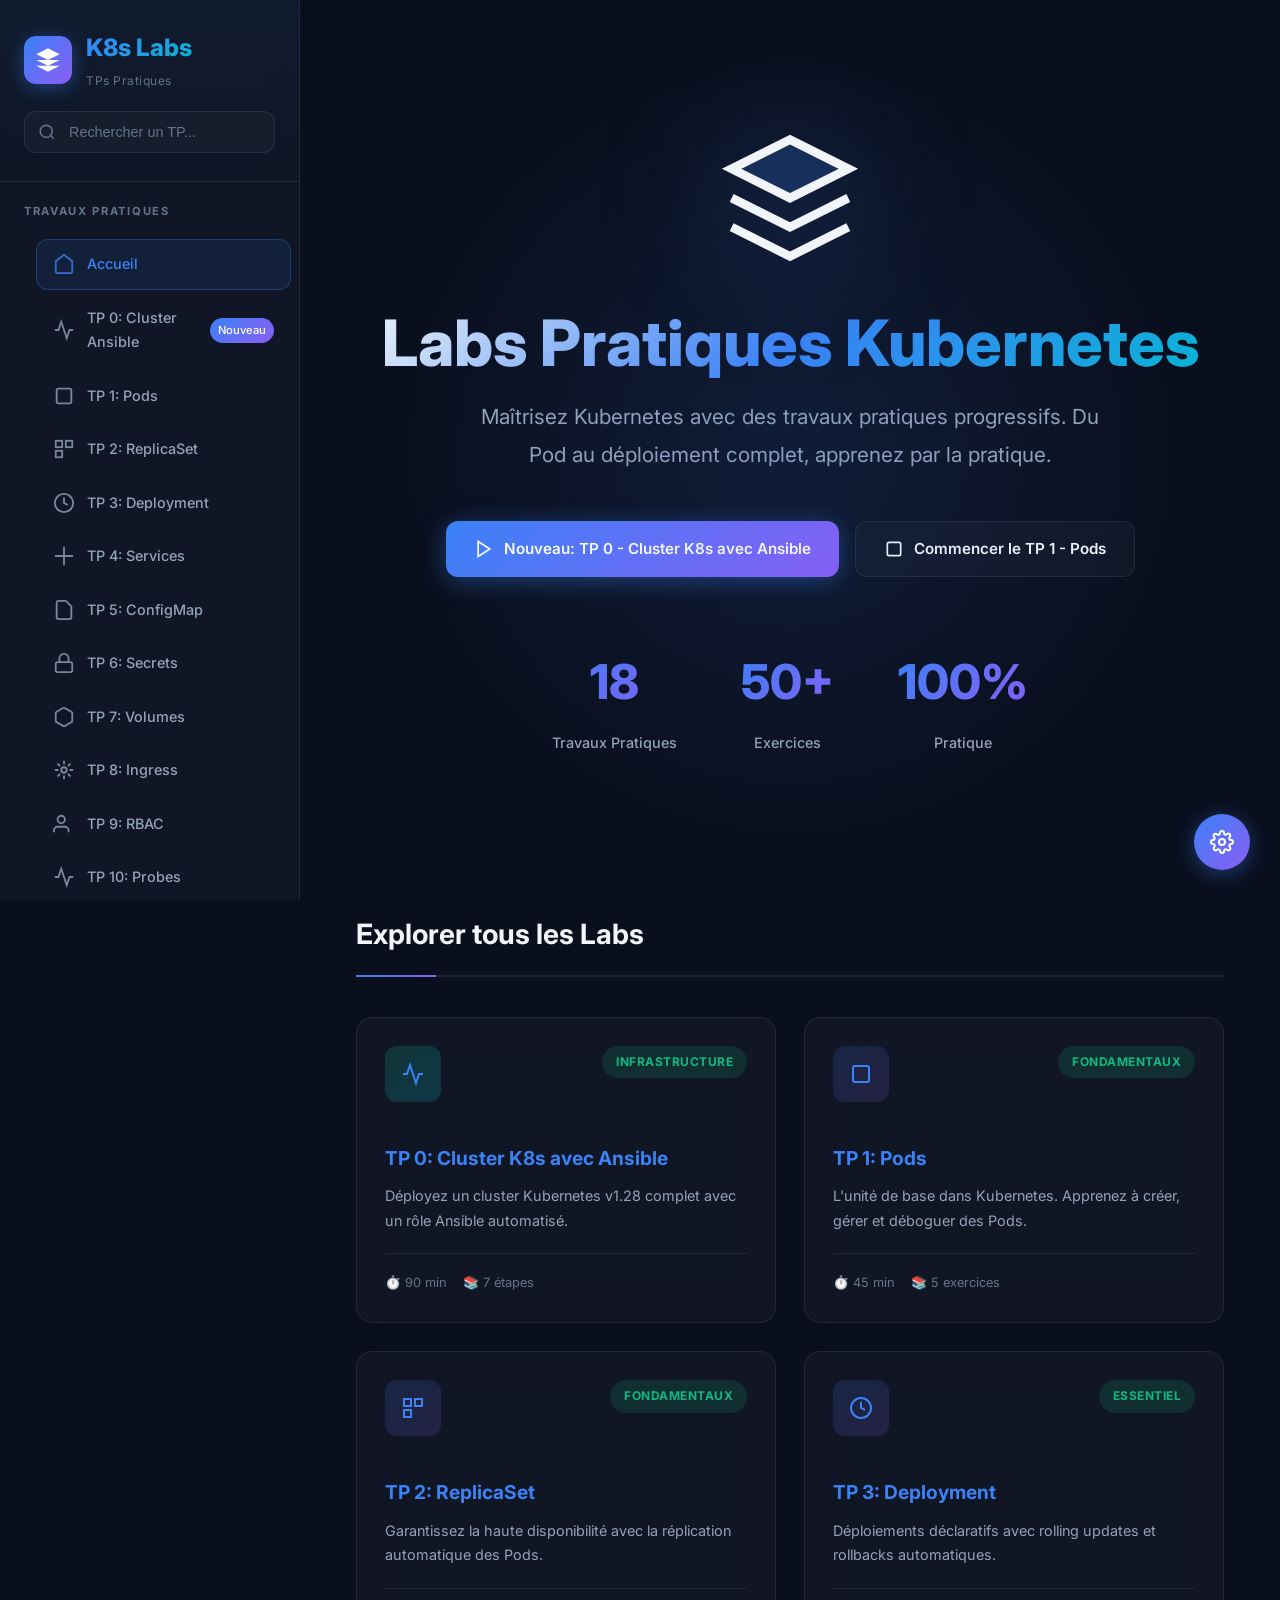
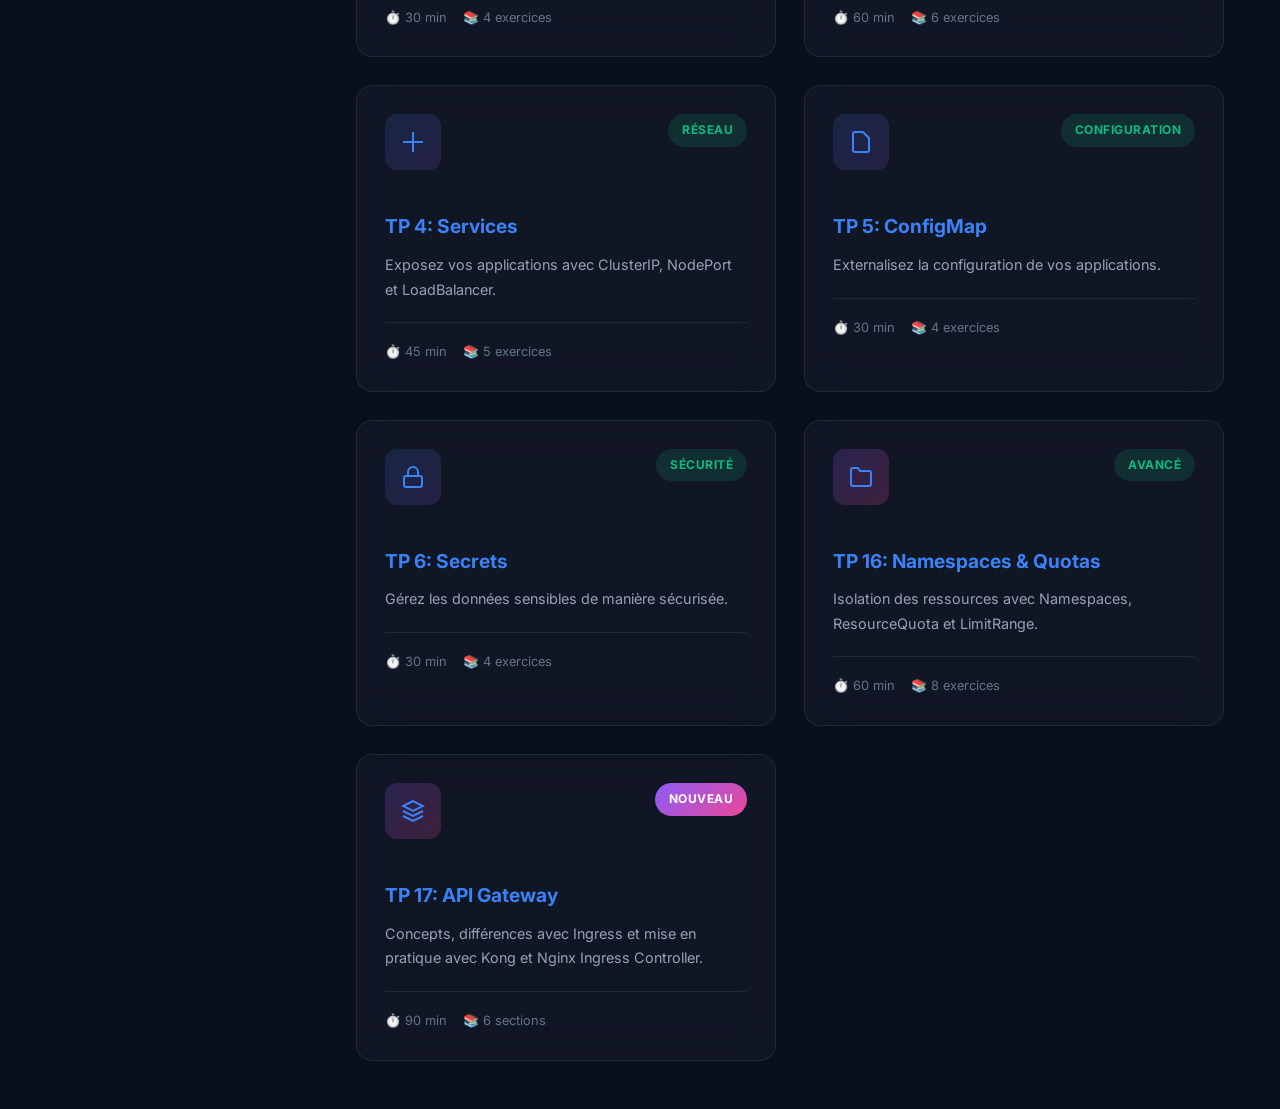
==== commit 0701306b: "fix: synchroniser index.html avec toutes les modifications (TP0, TP8, TP17, gestionnaire visibilité)" ====
--- a/index.html
+++ b/index.html
@@ -1072,6 +1072,236 @@
                 width: 100%;
                 justify-content: center;
             }
+        }
+
+        /* TP Manager Panel */
+        .tp-manager-btn {
+            position: fixed;
+            bottom: 30px;
+            right: 30px;
+            width: 56px;
+            height: 56px;
+            border-radius: 50%;
+            background: linear-gradient(135deg, #3b82f6, #8b5cf6);
+            border: none;
+            color: white;
+            cursor: pointer;
+            display: flex;
+            align-items: center;
+            justify-content: center;
+            box-shadow: 0 4px 20px rgba(59, 130, 246, 0.4);
+            z-index: 1000;
+            transition: all 0.3s ease;
+        }
+
+        .tp-manager-btn:hover {
+            transform: scale(1.1);
+            box-shadow: 0 6px 30px rgba(59, 130, 246, 0.6);
+        }
+
+        .tp-manager-btn svg {
+            transition: transform 0.3s ease;
+        }
+
+        .tp-manager-btn:hover svg {
+            transform: rotate(90deg);
+        }
+
+        .tp-manager-overlay {
+            position: fixed;
+            top: 0;
+            left: 0;
+            width: 100%;
+            height: 100%;
+            background: rgba(0, 0, 0, 0.5);
+            backdrop-filter: blur(4px);
+            z-index: 1001;
+            opacity: 0;
+            visibility: hidden;
+            transition: all 0.3s ease;
+        }
+
+        .tp-manager-overlay.active {
+            opacity: 1;
+            visibility: visible;
+        }
+
+        .tp-manager-panel {
+            position: fixed;
+            top: 50%;
+            left: 50%;
+            transform: translate(-50%, -50%) scale(0.9);
+            width: 480px;
+            max-width: 90vw;
+            max-height: 80vh;
+            background: rgba(15, 23, 42, 0.95);
+            backdrop-filter: blur(20px);
+            border: 1px solid rgba(255, 255, 255, 0.1);
+            border-radius: 20px;
+            z-index: 1002;
+            opacity: 0;
+            visibility: hidden;
+            transition: all 0.3s ease;
+            display: flex;
+            flex-direction: column;
+        }
+
+        .tp-manager-panel.active {
+            opacity: 1;
+            visibility: visible;
+            transform: translate(-50%, -50%) scale(1);
+        }
+
+        .tp-manager-header {
+            padding: 24px 24px 16px;
+            border-bottom: 1px solid rgba(255, 255, 255, 0.06);
+            display: flex;
+            justify-content: space-between;
+            align-items: center;
+        }
+
+        .tp-manager-header h3 {
+            margin: 0;
+            font-size: 1.2rem;
+            color: #f1f5f9;
+            display: flex;
+            align-items: center;
+            gap: 10px;
+        }
+
+        .tp-manager-close {
+            background: rgba(255, 255, 255, 0.06);
+            border: 1px solid rgba(255, 255, 255, 0.1);
+            color: #94a3b8;
+            width: 36px;
+            height: 36px;
+            border-radius: 10px;
+            cursor: pointer;
+            display: flex;
+            align-items: center;
+            justify-content: center;
+            transition: all 0.2s;
+        }
+
+        .tp-manager-close:hover {
+            background: rgba(239, 68, 68, 0.2);
+            color: #ef4444;
+            border-color: rgba(239, 68, 68, 0.3);
+        }
+
+        .tp-manager-actions {
+            padding: 12px 24px;
+            display: flex;
+            gap: 8px;
+        }
+
+        .tp-manager-actions button {
+            flex: 1;
+            padding: 8px 16px;
+            border-radius: 10px;
+            border: 1px solid rgba(255, 255, 255, 0.1);
+            background: rgba(255, 255, 255, 0.04);
+            color: #94a3b8;
+            cursor: pointer;
+            font-size: 0.8rem;
+            font-weight: 500;
+            transition: all 0.2s;
+        }
+
+        .tp-manager-actions button:hover {
+            background: rgba(59, 130, 246, 0.15);
+            color: #3b82f6;
+            border-color: rgba(59, 130, 246, 0.3);
+        }
+
+        .tp-manager-list {
+            padding: 8px 24px 24px;
+            overflow-y: auto;
+            flex: 1;
+        }
+
+        .tp-toggle-item {
+            display: flex;
+            align-items: center;
+            justify-content: space-between;
+            padding: 10px 14px;
+            border-radius: 12px;
+            margin-bottom: 4px;
+            transition: background 0.2s;
+        }
+
+        .tp-toggle-item:hover {
+            background: rgba(255, 255, 255, 0.04);
+        }
+
+        .tp-toggle-item .tp-label {
+            color: #cbd5e1;
+            font-size: 0.9rem;
+            font-weight: 500;
+        }
+
+        .tp-toggle-item .tp-label.hidden {
+            color: #475569;
+            text-decoration: line-through;
+        }
+
+        .tp-toggle-switch {
+            position: relative;
+            width: 44px;
+            height: 24px;
+            flex-shrink: 0;
+        }
+
+        .tp-toggle-switch input {
+            opacity: 0;
+            width: 0;
+            height: 0;
+        }
+
+        .tp-toggle-slider {
+            position: absolute;
+            cursor: pointer;
+            top: 0;
+            left: 0;
+            right: 0;
+            bottom: 0;
+            background: rgba(255, 255, 255, 0.08);
+            border-radius: 24px;
+            transition: all 0.3s;
+        }
+
+        .tp-toggle-slider:before {
+            content: '';
+            position: absolute;
+            height: 18px;
+            width: 18px;
+            left: 3px;
+            bottom: 3px;
+            background: #475569;
+            border-radius: 50%;
+            transition: all 0.3s;
+        }
+
+        .tp-toggle-switch input:checked + .tp-toggle-slider {
+            background: linear-gradient(135deg, #3b82f6, #8b5cf6);
+        }
+
+        .tp-toggle-switch input:checked + .tp-toggle-slider:before {
+            transform: translateX(20px);
+            background: white;
+        }
+
+        .tp-manager-counter {
+            padding: 12px 24px;
+            border-top: 1px solid rgba(255, 255, 255, 0.06);
+            text-align: center;
+            color: #64748b;
+            font-size: 0.8rem;
+        }
+
+        .tp-manager-counter span {
+            color: #3b82f6;
+            font-weight: 600;
         }
 
         /* Animations */
@@ -6010,6 +6240,40 @@
     </div>
     </div>
 
+    <!-- TP Manager Panel -->
+    <button class="tp-manager-btn" onclick="toggleTPManager()" title="Gérer la visibilité des TPs">
+        <svg width="24" height="24" viewBox="0 0 24 24" fill="none" stroke="currentColor" stroke-width="2">
+            <circle cx="12" cy="12" r="3"/>
+            <path d="M19.4 15a1.65 1.65 0 00.33 1.82l.06.06a2 2 0 010 2.83 2 2 0 01-2.83 0l-.06-.06a1.65 1.65 0 00-1.82-.33 1.65 1.65 0 00-1 1.51V21a2 2 0 01-2 2 2 2 0 01-2-2v-.09A1.65 1.65 0 009 19.4a1.65 1.65 0 00-1.82.33l-.06.06a2 2 0 01-2.83 0 2 2 0 010-2.83l.06-.06A1.65 1.65 0 004.68 15a1.65 1.65 0 00-1.51-1H3a2 2 0 01-2-2 2 2 0 012-2h.09A1.65 1.65 0 004.6 9a1.65 1.65 0 00-.33-1.82l-.06-.06a2 2 0 010-2.83 2 2 0 012.83 0l.06.06A1.65 1.65 0 009 4.68a1.65 1.65 0 001-1.51V3a2 2 0 012-2 2 2 0 012 2v.09a1.65 1.65 0 001 1.51 1.65 1.65 0 001.82-.33l.06-.06a2 2 0 012.83 0 2 2 0 010 2.83l-.06.06A1.65 1.65 0 0019.4 9a1.65 1.65 0 001.51 1H21a2 2 0 012 2 2 2 0 01-2 2h-.09a1.65 1.65 0 00-1.51 1z"/>
+        </svg>
+    </button>
+
+    <div class="tp-manager-overlay" onclick="toggleTPManager()"></div>
+
+    <div class="tp-manager-panel" id="tpManagerPanel">
+        <div class="tp-manager-header">
+            <h3>
+                <svg width="20" height="20" viewBox="0 0 24 24" fill="none" stroke="currentColor" stroke-width="2">
+                    <path d="M1 12s4-8 11-8 11 8 11 8-4 8-11 8-11-8-11-8z"/><circle cx="12" cy="12" r="3"/>
+                </svg>
+                Gestion des TPs
+            </h3>
+            <button class="tp-manager-close" onclick="toggleTPManager()">
+                <svg width="18" height="18" viewBox="0 0 24 24" fill="none" stroke="currentColor" stroke-width="2">
+                    <path d="M18 6L6 18M6 6l12 12"/>
+                </svg>
+            </button>
+        </div>
+        <div class="tp-manager-actions">
+            <button onclick="toggleAllTPs(true)">✅ Tout afficher</button>
+            <button onclick="toggleAllTPs(false)">🚫 Tout masquer</button>
+        </div>
+        <div class="tp-manager-list" id="tpManagerList">
+            <!-- Generated dynamically -->
+        </div>
+        <div class="tp-manager-counter" id="tpManagerCounter"></div>
+    </div>
+
     <script>
         // Navigation
         function showSection(sectionId) {
@@ -6106,9 +6370,142 @@
             }
         }
 
+        // ========== TP VISIBILITY MANAGER ==========
+        const TP_LIST = [
+            { id: 'tp0', name: 'TP 0: Cluster Ansible' },
+            { id: 'tp1', name: 'TP 1: Pods' },
+            { id: 'tp2', name: 'TP 2: ReplicaSet' },
+            { id: 'tp3', name: 'TP 3: Deployment' },
+            { id: 'tp4', name: 'TP 4: Services' },
+            { id: 'tp5', name: 'TP 5: ConfigMap' },
+            { id: 'tp6', name: 'TP 6: Secrets' },
+            { id: 'tp7', name: 'TP 7: Volumes' },
+            { id: 'tp8', name: 'TP 8: Ingress' },
+            { id: 'tp9', name: 'TP 9: RBAC' },
+            { id: 'tp10', name: 'TP 10: Probes' },
+            { id: 'tp11', name: 'TP 11: DaemonSet' },
+            { id: 'tp12', name: 'TP 12: Jobs & CronJobs' },
+            { id: 'tp13', name: 'TP 13: StatefulSet' },
+            { id: 'tp14', name: 'TP 14: Network Policies' },
+            { id: 'tp15', name: 'TP 15: HPA' },
+            { id: 'tp16', name: 'TP 16: Namespaces & Quotas' },
+            { id: 'tp17', name: 'TP 17: API Gateway' },
+        ];
+
+        function getTPVisibility() {
+            const saved = localStorage.getItem('k8s-labs-tp-visibility');
+            if (saved) return JSON.parse(saved);
+            // Default: all visible
+            const defaults = {};
+            TP_LIST.forEach(tp => defaults[tp.id] = true);
+            return defaults;
+        }
+
+        function saveTPVisibility(visibility) {
+            localStorage.setItem('k8s-labs-tp-visibility', JSON.stringify(visibility));
+        }
+
+        function applyTPVisibility() {
+            const visibility = getTPVisibility();
+
+            TP_LIST.forEach(tp => {
+                const isVisible = visibility[tp.id] !== false;
+
+                // Sidebar nav-item
+                const navLink = document.querySelector(`a.nav-link[href="#${tp.id}"]`);
+                if (navLink) {
+                    navLink.closest('.nav-item').style.display = isVisible ? '' : 'none';
+                }
+
+                // Card in home grid
+                document.querySelectorAll('.card').forEach(card => {
+                    const onclick = card.getAttribute('onclick');
+                    if (onclick && onclick.includes(`'${tp.id}'`)) {
+                        card.style.display = isVisible ? '' : 'none';
+                    }
+                });
+            });
+
+            // Update visible count in stats
+            const visibleCount = TP_LIST.filter(tp => visibility[tp.id] !== false).length;
+            const statValue = document.querySelector('.stat-value');
+            if (statValue) statValue.textContent = visibleCount;
+        }
+
+        function toggleTPManager() {
+            const panel = document.getElementById('tpManagerPanel');
+            const overlay = document.querySelector('.tp-manager-overlay');
+            const isOpen = panel.classList.contains('active');
+
+            if (isOpen) {
+                panel.classList.remove('active');
+                overlay.classList.remove('active');
+            } else {
+                buildTPManagerList();
+                panel.classList.add('active');
+                overlay.classList.add('active');
+            }
+        }
+
+        function buildTPManagerList() {
+            const list = document.getElementById('tpManagerList');
+            const visibility = getTPVisibility();
+            let html = '';
+
+            TP_LIST.forEach(tp => {
+                const isChecked = visibility[tp.id] !== false;
+                const labelClass = isChecked ? '' : ' hidden';
+                html += `
+                    <div class="tp-toggle-item">
+                        <span class="tp-label${labelClass}" id="label-${tp.id}">${tp.name}</span>
+                        <label class="tp-toggle-switch">
+                            <input type="checkbox" ${isChecked ? 'checked' : ''} onchange="onTPToggle('${tp.id}', this.checked)">
+                            <span class="tp-toggle-slider"></span>
+                        </label>
+                    </div>
+                `;
+            });
+
+            list.innerHTML = html;
+            updateTPCounter();
+        }
+
+        function onTPToggle(tpId, isVisible) {
+            const visibility = getTPVisibility();
+            visibility[tpId] = isVisible;
+            saveTPVisibility(visibility);
+            applyTPVisibility();
+
+            // Update label style
+            const label = document.getElementById(`label-${tpId}`);
+            if (label) {
+                label.classList.toggle('hidden', !isVisible);
+            }
+
+            updateTPCounter();
+        }
+
+        function toggleAllTPs(show) {
+            const visibility = getTPVisibility();
+            TP_LIST.forEach(tp => visibility[tp.id] = show);
+            saveTPVisibility(visibility);
+            applyTPVisibility();
+            buildTPManagerList();
+        }
+
+        function updateTPCounter() {
+            const visibility = getTPVisibility();
+            const visible = TP_LIST.filter(tp => visibility[tp.id] !== false).length;
+            const counter = document.getElementById('tpManagerCounter');
+            if (counter) {
+                counter.innerHTML = `<span>${visible}</span> / ${TP_LIST.length} TPs visibles`;
+            }
+        }
+
         // Initialize
         window.addEventListener('load', () => {
             loadProgress();
+            applyTPVisibility();
             handleHash();
         });
         window.addEventListener('hashchange', handleHash);
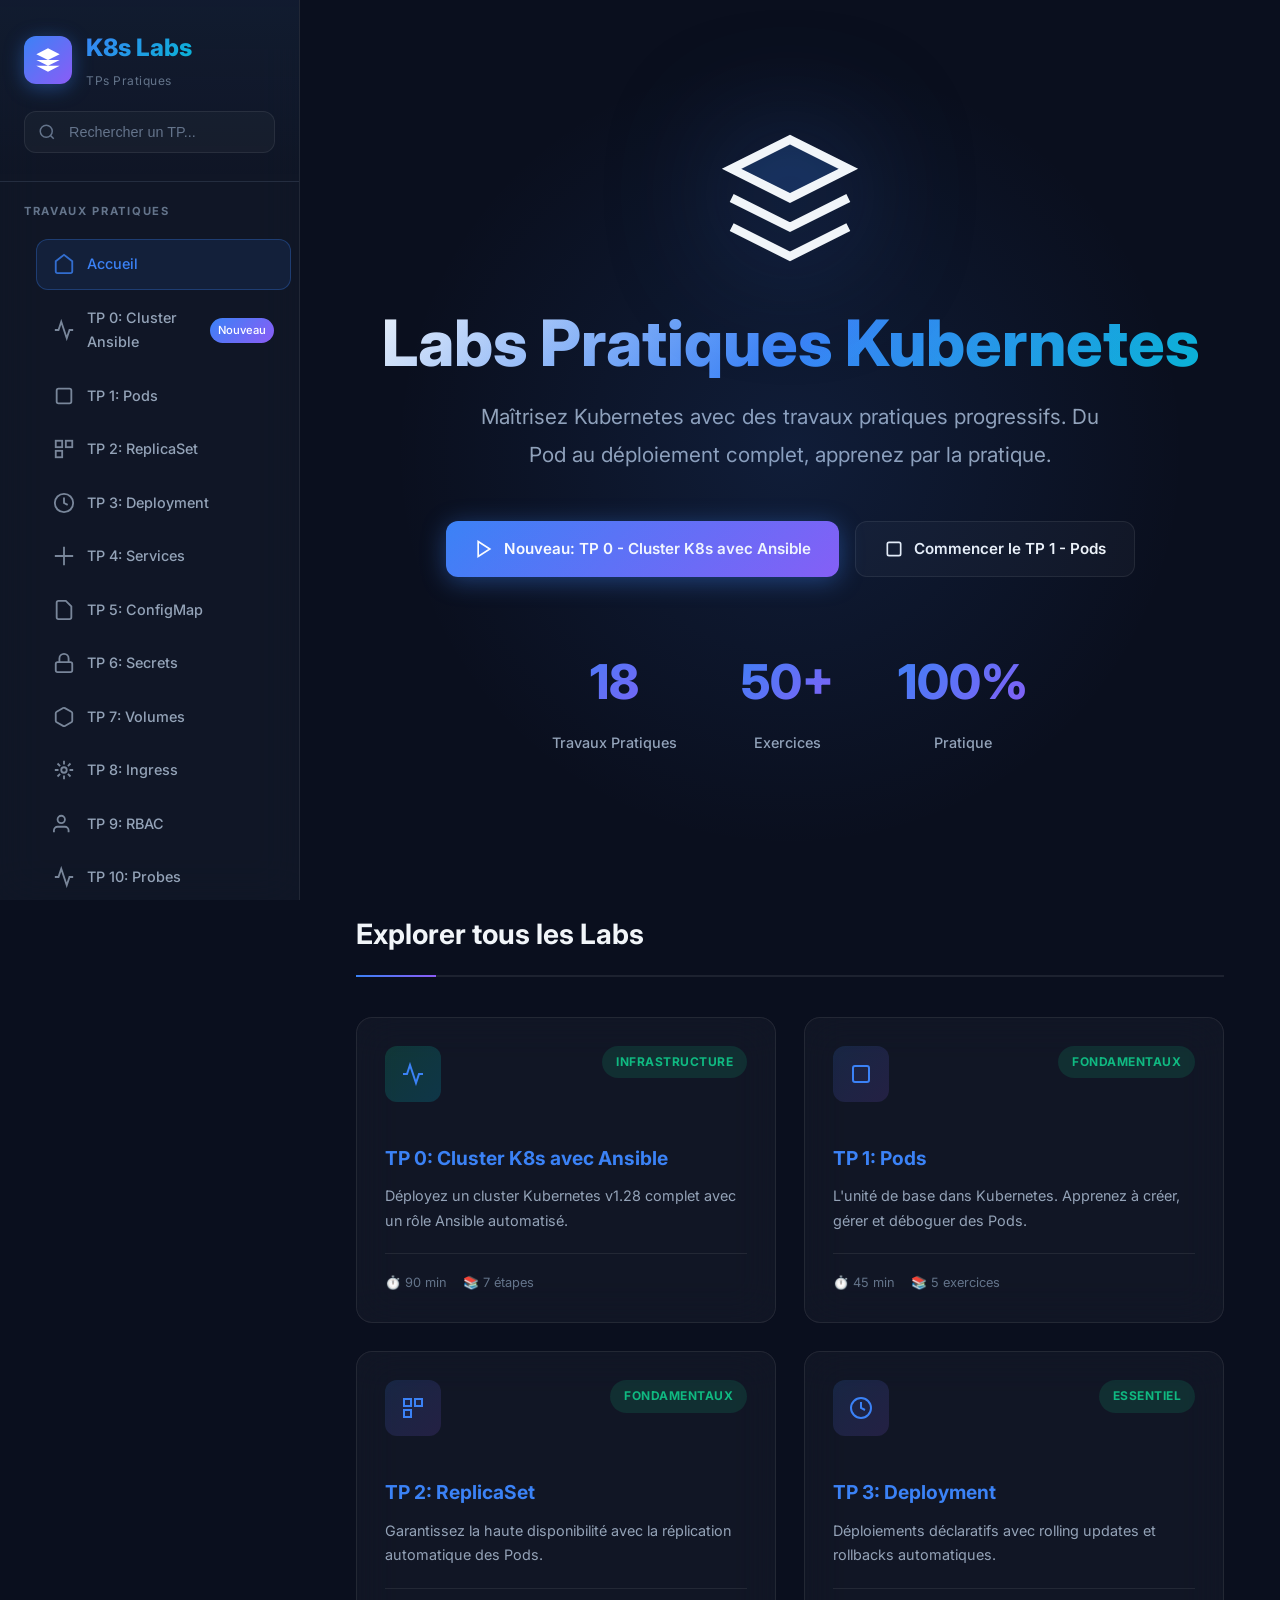
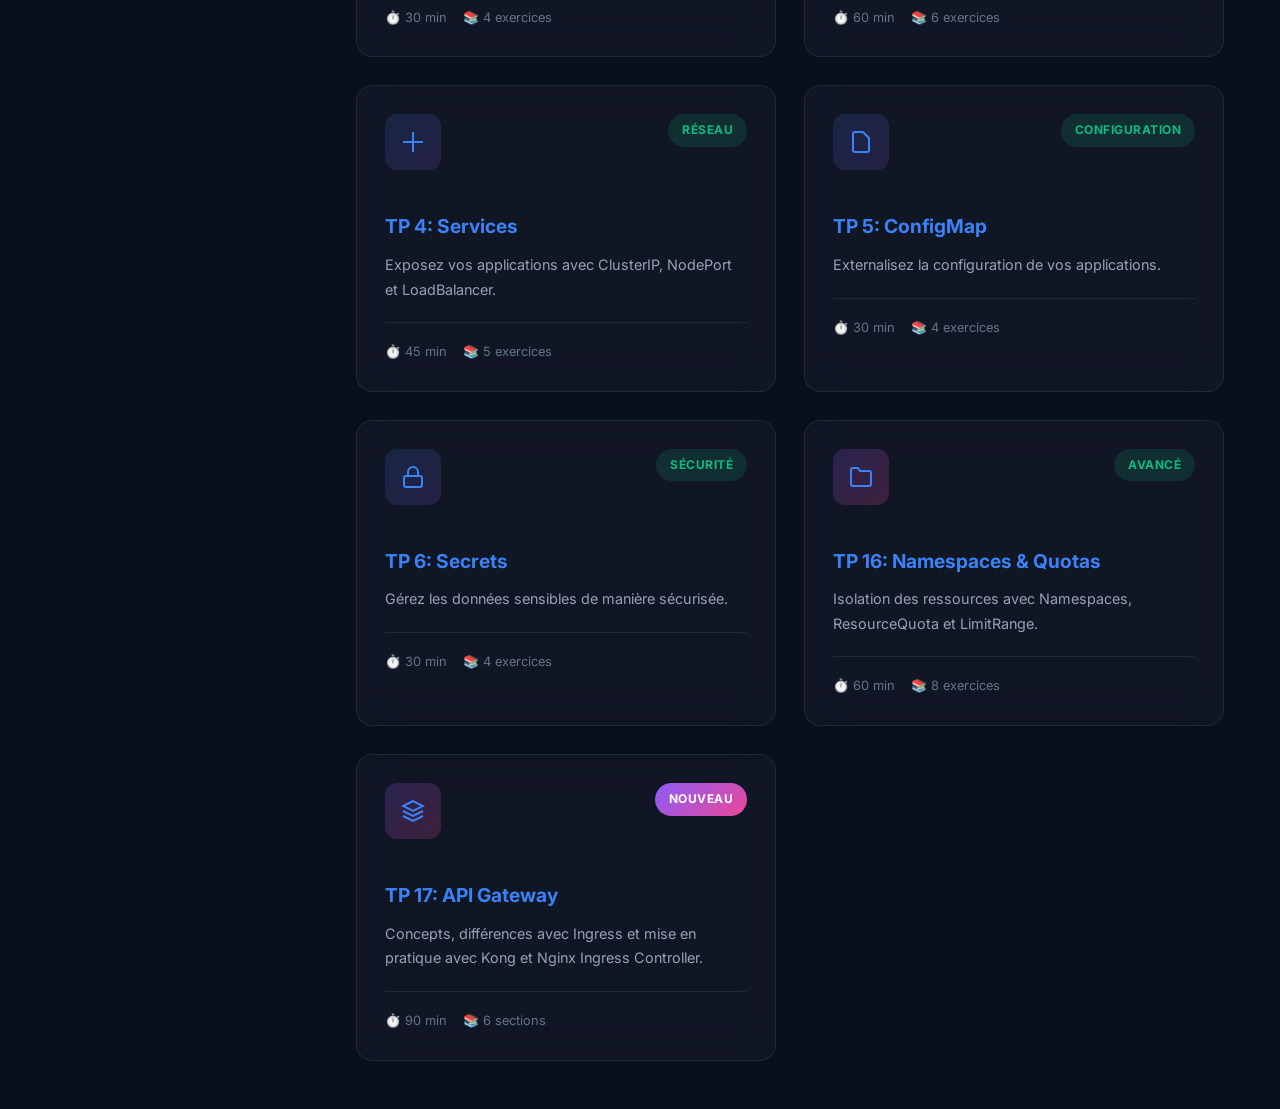
==== commit cbed8404: "feat: protéger le gestionnaire de TPs par PIN formateur - Bouton ⚙️ caché par défaut (invisible aux " ====
--- a/index.html
+++ b/index.html
@@ -1097,6 +1097,12 @@
         .tp-manager-btn:hover {
             transform: scale(1.1);
             box-shadow: 0 6px 30px rgba(59, 130, 246, 0.6);
+        }
+
+        .tp-manager-btn.hidden {
+            opacity: 0;
+            pointer-events: none;
+            transform: scale(0);
         }
 
         .tp-manager-btn svg {
@@ -6241,7 +6247,7 @@
     </div>
 
     <!-- TP Manager Panel -->
-    <button class="tp-manager-btn" onclick="toggleTPManager()" title="Gérer la visibilité des TPs">
+    <button class="tp-manager-btn hidden" id="tpManagerBtn" onclick="toggleTPManager()" title="Gérer la visibilité des TPs">
         <svg width="24" height="24" viewBox="0 0 24 24" fill="none" stroke="currentColor" stroke-width="2">
             <circle cx="12" cy="12" r="3"/>
             <path d="M19.4 15a1.65 1.65 0 00.33 1.82l.06.06a2 2 0 010 2.83 2 2 0 01-2.83 0l-.06-.06a1.65 1.65 0 00-1.82-.33 1.65 1.65 0 00-1 1.51V21a2 2 0 01-2 2 2 2 0 01-2-2v-.09A1.65 1.65 0 009 19.4a1.65 1.65 0 00-1.82.33l-.06.06a2 2 0 01-2.83 0 2 2 0 010-2.83l.06-.06A1.65 1.65 0 004.68 15a1.65 1.65 0 00-1.51-1H3a2 2 0 01-2-2 2 2 0 012-2h.09A1.65 1.65 0 004.6 9a1.65 1.65 0 00-.33-1.82l-.06-.06a2 2 0 010-2.83 2 2 0 012.83 0l.06.06A1.65 1.65 0 009 4.68a1.65 1.65 0 001-1.51V3a2 2 0 012-2 2 2 0 012 2v.09a1.65 1.65 0 001 1.51 1.65 1.65 0 001.82-.33l.06-.06a2 2 0 012.83 0 2 2 0 010 2.83l-.06.06A1.65 1.65 0 0019.4 9a1.65 1.65 0 001.51 1H21a2 2 0 012 2 2 2 0 01-2 2h-.09a1.65 1.65 0 00-1.51 1z"/>
@@ -6432,6 +6438,10 @@
             if (statValue) statValue.textContent = visibleCount;
         }
 
+        // PIN formateur (changez cette valeur pour votre propre PIN)
+        const FORMATEUR_PIN = '2024';
+        let isFormateurAuthenticated = false;
+
         function toggleTPManager() {
             const panel = document.getElementById('tpManagerPanel');
             const overlay = document.querySelector('.tp-manager-overlay');
@@ -6441,11 +6451,29 @@
                 panel.classList.remove('active');
                 overlay.classList.remove('active');
             } else {
+                // Vérifier l'authentification
+                if (!isFormateurAuthenticated) {
+                    const pin = prompt('🔒 Accès Formateur\n\nEntrez le code PIN :');
+                    if (pin !== FORMATEUR_PIN) {
+                        if (pin !== null) alert('❌ Code PIN incorrect.');
+                        return;
+                    }
+                    isFormateurAuthenticated = true;
+                }
                 buildTPManagerList();
                 panel.classList.add('active');
                 overlay.classList.add('active');
             }
         }
+
+        // Secret shortcut: Ctrl+Shift+K to reveal the gear button
+        document.addEventListener('keydown', function(e) {
+            if (e.ctrlKey && e.shiftKey && e.key === 'K') {
+                e.preventDefault();
+                const btn = document.getElementById('tpManagerBtn');
+                btn.classList.toggle('hidden');
+            }
+        });
 
         function buildTPManagerList() {
             const list = document.getElementById('tpManagerList');
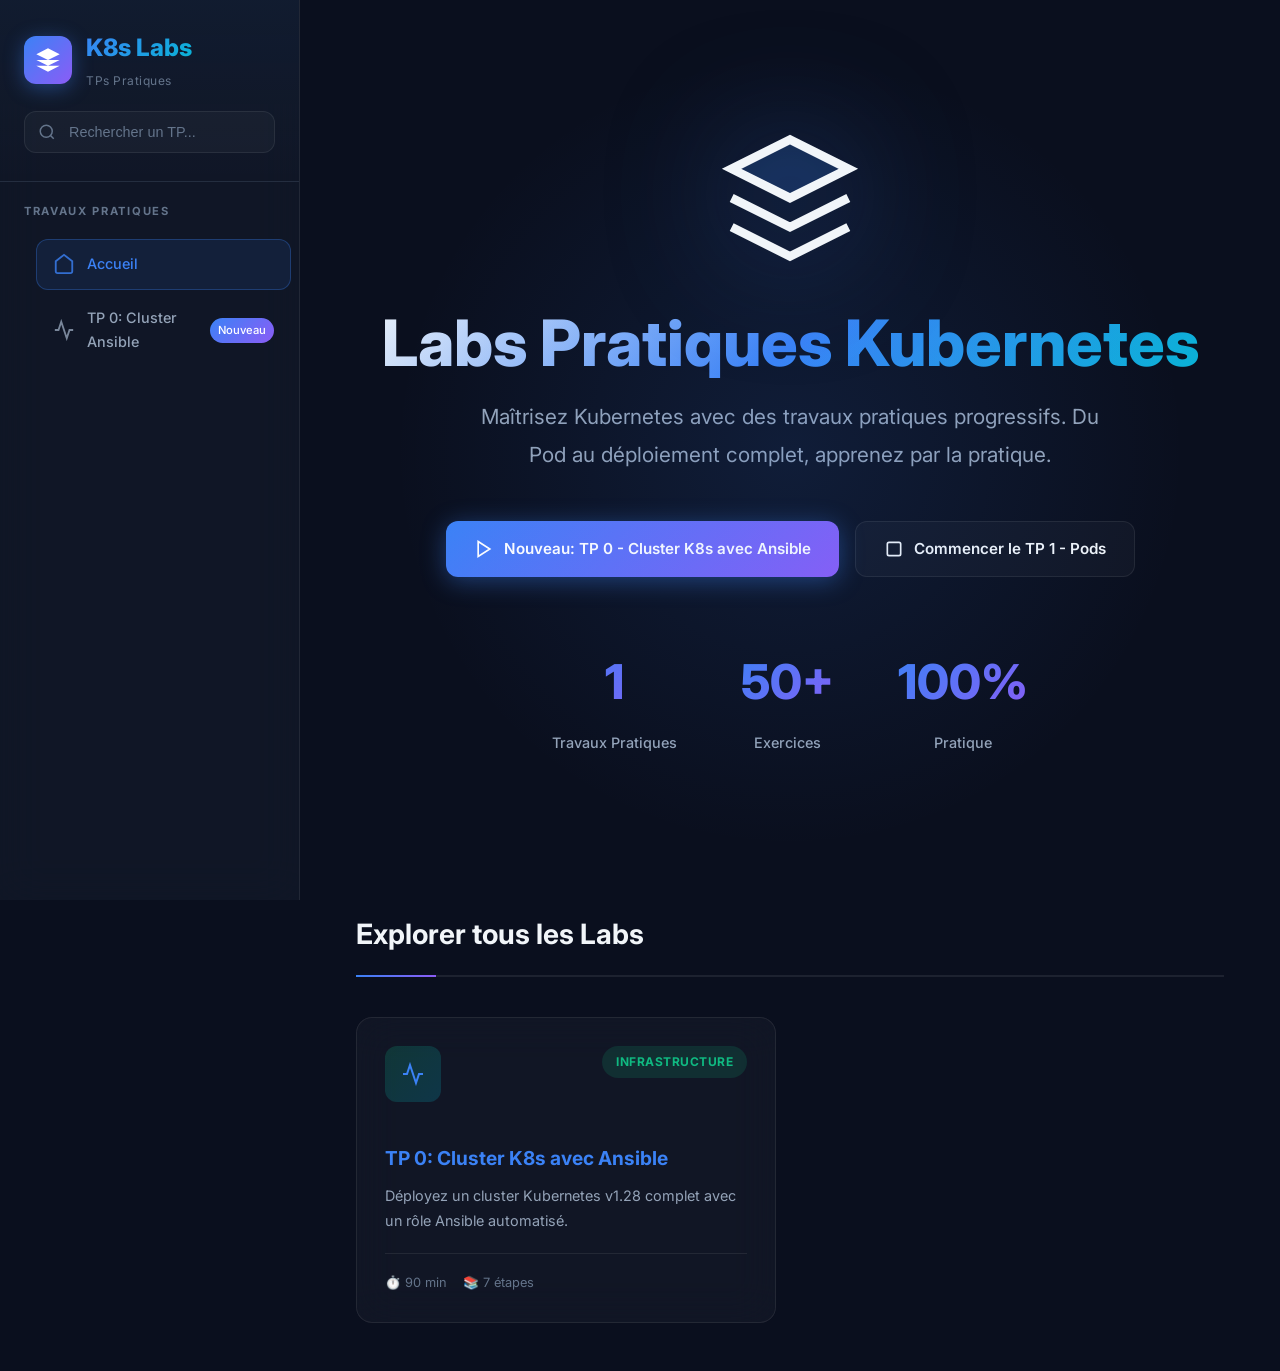
==== commit 58d26a48: "fix: remplacer prompt/alert par modal PIN HTML (compatible iframe) - Modal PIN personnalisé au lieu " ====
--- a/index.html
+++ b/index.html
@@ -1308,6 +1308,122 @@
         .tp-manager-counter span {
             color: #3b82f6;
             font-weight: 600;
+        }
+
+        /* PIN Modal */
+        .pin-modal {
+            position: fixed;
+            top: 50%;
+            left: 50%;
+            transform: translate(-50%, -50%) scale(0.9);
+            width: 340px;
+            background: rgba(15, 23, 42, 0.97);
+            backdrop-filter: blur(20px);
+            border: 1px solid rgba(255, 255, 255, 0.1);
+            border-radius: 20px;
+            z-index: 1003;
+            padding: 32px;
+            text-align: center;
+            opacity: 0;
+            visibility: hidden;
+            transition: all 0.3s ease;
+        }
+
+        .pin-modal.active {
+            opacity: 1;
+            visibility: visible;
+            transform: translate(-50%, -50%) scale(1);
+        }
+
+        .pin-modal .pin-icon {
+            font-size: 2.5rem;
+            margin-bottom: 12px;
+        }
+
+        .pin-modal h3 {
+            color: #f1f5f9;
+            margin: 0 0 8px;
+            font-size: 1.1rem;
+        }
+
+        .pin-modal p {
+            color: #64748b;
+            font-size: 0.85rem;
+            margin: 0 0 20px;
+        }
+
+        .pin-input {
+            width: 100%;
+            padding: 14px;
+            background: rgba(255, 255, 255, 0.06);
+            border: 1px solid rgba(255, 255, 255, 0.12);
+            border-radius: 12px;
+            color: #f1f5f9;
+            font-size: 1.3rem;
+            text-align: center;
+            letter-spacing: 8px;
+            font-weight: 600;
+            outline: none;
+            transition: border-color 0.2s;
+            box-sizing: border-box;
+        }
+
+        .pin-input:focus {
+            border-color: #3b82f6;
+        }
+
+        .pin-input.error {
+            border-color: #ef4444;
+            animation: shake 0.4s ease;
+        }
+
+        @keyframes shake {
+            0%, 100% { transform: translateX(0); }
+            25% { transform: translateX(-8px); }
+            75% { transform: translateX(8px); }
+        }
+
+        .pin-error-msg {
+            color: #ef4444;
+            font-size: 0.8rem;
+            margin-top: 10px;
+            min-height: 20px;
+        }
+
+        .pin-actions {
+            display: flex;
+            gap: 8px;
+            margin-top: 16px;
+        }
+
+        .pin-actions button {
+            flex: 1;
+            padding: 10px;
+            border-radius: 10px;
+            border: 1px solid rgba(255, 255, 255, 0.1);
+            cursor: pointer;
+            font-size: 0.85rem;
+            font-weight: 500;
+            transition: all 0.2s;
+        }
+
+        .pin-btn-cancel {
+            background: rgba(255, 255, 255, 0.04);
+            color: #94a3b8;
+        }
+
+        .pin-btn-cancel:hover {
+            background: rgba(255, 255, 255, 0.08);
+        }
+
+        .pin-btn-submit {
+            background: linear-gradient(135deg, #3b82f6, #8b5cf6);
+            color: white;
+            border-color: transparent !important;
+        }
+
+        .pin-btn-submit:hover {
+            opacity: 0.9;
         }
 
         /* Animations */
@@ -6280,6 +6396,20 @@
         <div class="tp-manager-counter" id="tpManagerCounter"></div>
     </div>
 
+    <!-- PIN Modal -->
+    <div class="tp-manager-overlay" id="pinOverlay" onclick="closePinModal()"></div>
+    <div class="pin-modal" id="pinModal">
+        <div class="pin-icon">🔐</div>
+        <h3>Accès Formateur</h3>
+        <p>Entrez le code PIN pour gérer les TPs</p>
+        <input type="password" class="pin-input" id="pinInput" maxlength="4" placeholder="····" onkeydown="if(event.key==='Enter')submitPin()">
+        <div class="pin-error-msg" id="pinError"></div>
+        <div class="pin-actions">
+            <button class="pin-btn-cancel" onclick="closePinModal()">Annuler</button>
+            <button class="pin-btn-submit" onclick="submitPin()">Valider</button>
+        </div>
+    </div>
+
     <script>
         // Navigation
         function showSection(sectionId) {
@@ -6401,9 +6531,9 @@
         function getTPVisibility() {
             const saved = localStorage.getItem('k8s-labs-tp-visibility');
             if (saved) return JSON.parse(saved);
-            // Default: all visible
+            // Default: only TP0 visible
             const defaults = {};
-            TP_LIST.forEach(tp => defaults[tp.id] = true);
+            TP_LIST.forEach(tp => defaults[tp.id] = (tp.id === 'tp0'));
             return defaults;
         }
 
@@ -6451,18 +6581,46 @@
                 panel.classList.remove('active');
                 overlay.classList.remove('active');
             } else {
-                // Vérifier l'authentification
                 if (!isFormateurAuthenticated) {
-                    const pin = prompt('🔒 Accès Formateur\n\nEntrez le code PIN :');
-                    if (pin !== FORMATEUR_PIN) {
-                        if (pin !== null) alert('❌ Code PIN incorrect.');
-                        return;
-                    }
-                    isFormateurAuthenticated = true;
+                    showPinModal();
+                    return;
                 }
-                buildTPManagerList();
-                panel.classList.add('active');
-                overlay.classList.add('active');
+                openTPPanel();
+            }
+        }
+
+        function openTPPanel() {
+            buildTPManagerList();
+            document.getElementById('tpManagerPanel').classList.add('active');
+            document.querySelector('.tp-manager-overlay').classList.add('active');
+        }
+
+        function showPinModal() {
+            document.getElementById('pinModal').classList.add('active');
+            document.getElementById('pinOverlay').classList.add('active');
+            document.getElementById('pinInput').value = '';
+            document.getElementById('pinError').textContent = '';
+            document.getElementById('pinInput').classList.remove('error');
+            setTimeout(() => document.getElementById('pinInput').focus(), 100);
+        }
+
+        function closePinModal() {
+            document.getElementById('pinModal').classList.remove('active');
+            document.getElementById('pinOverlay').classList.remove('active');
+        }
+
+        function submitPin() {
+            const input = document.getElementById('pinInput');
+            const error = document.getElementById('pinError');
+            if (input.value === FORMATEUR_PIN) {
+                isFormateurAuthenticated = true;
+                closePinModal();
+                openTPPanel();
+            } else {
+                input.classList.add('error');
+                error.textContent = '❌ Code PIN incorrect';
+                input.value = '';
+                setTimeout(() => input.classList.remove('error'), 400);
             }
         }
 
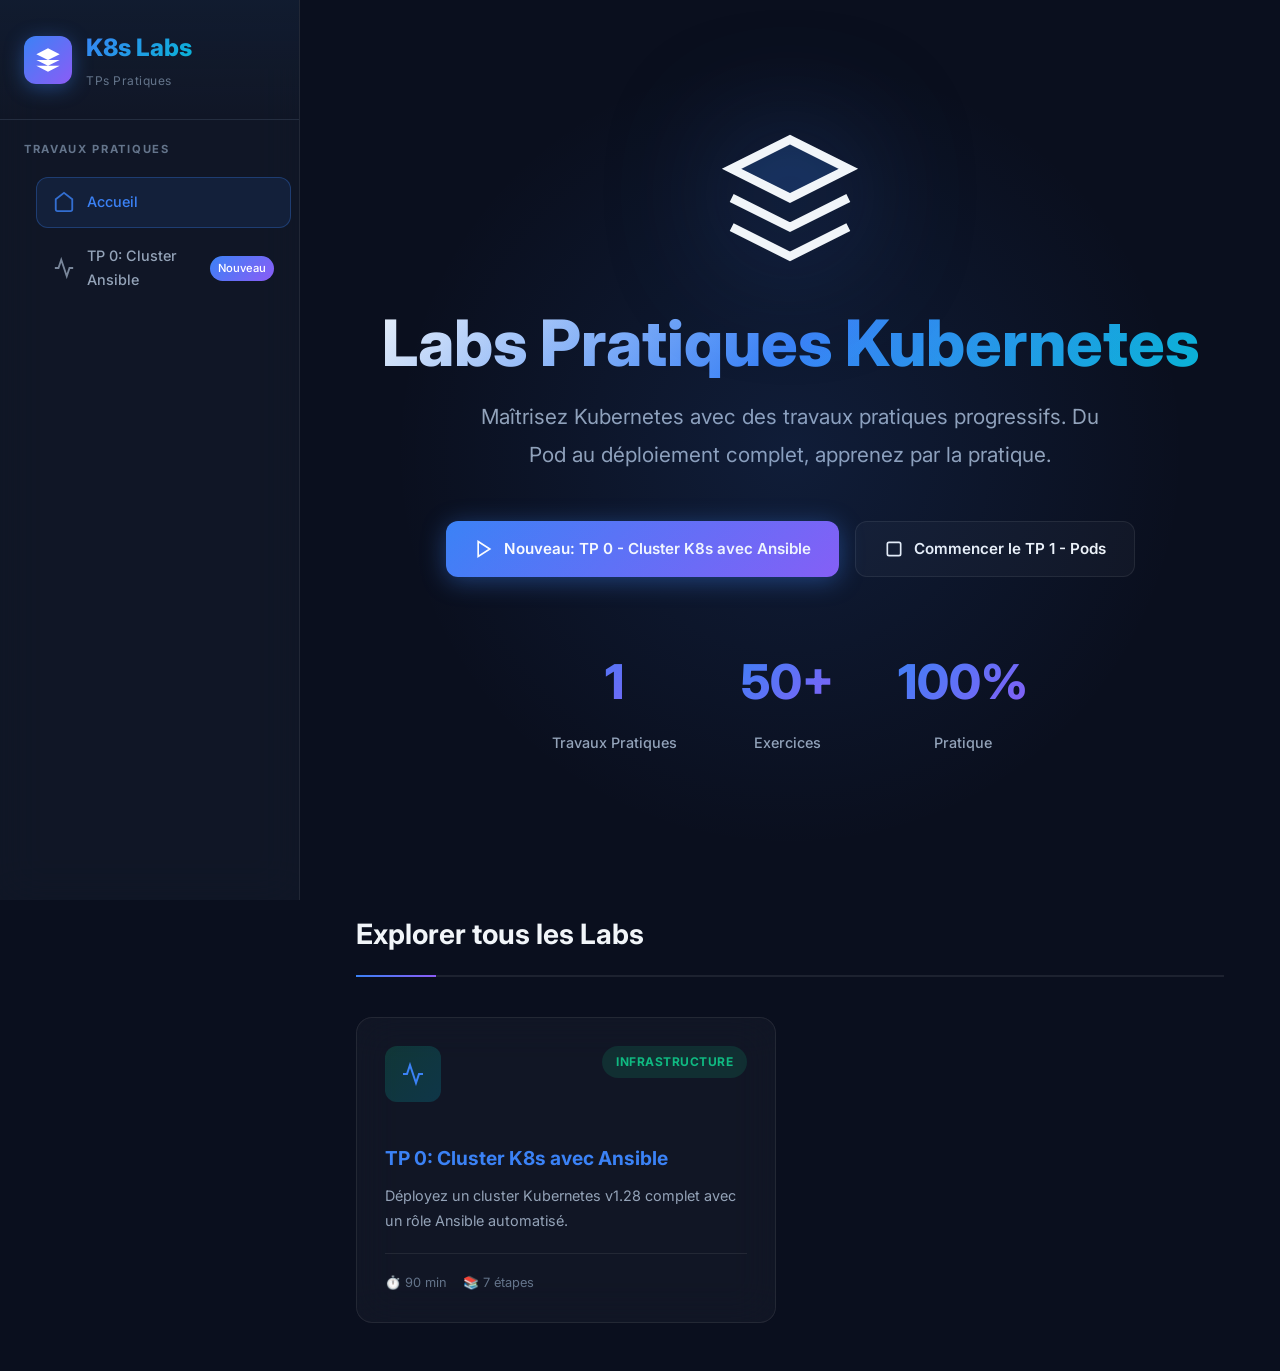
==== commit 17d4d05c: "fix: supprimer la barre de recherche (contourne la visibilité des TPs)" ====
--- a/index.html
+++ b/index.html
@@ -153,42 +153,6 @@
             letter-spacing: 0.5px;
         }
 
-        .search-box {
-            margin-top: 20px;
-            position: relative;
-        }
-
-        .search-input {
-            width: 100%;
-            padding: 12px 16px 12px 44px;
-            background: var(--bg-card);
-            border: 1px solid var(--border-color);
-            border-radius: var(--radius-md);
-            color: var(--text-primary);
-            font-size: 0.9rem;
-            transition: var(--transition);
-        }
-
-        .search-input:focus {
-            outline: none;
-            border-color: var(--accent-blue);
-            background: var(--bg-card-hover);
-            box-shadow: 0 0 0 4px rgba(59, 130, 246, 0.15);
-        }
-
-        .search-input::placeholder {
-            color: var(--text-muted);
-        }
-
-        .search-icon {
-            position: absolute;
-            left: 14px;
-            top: 50%;
-            transform: translateY(-50%);
-            color: var(--text-muted);
-            width: 18px;
-            height: 18px;
-        }
 
         .nav-section {
             padding: 20px 0;
@@ -1499,13 +1463,7 @@
                         <div class="logo-subtitle">TPs Pratiques</div>
                     </div>
                 </a>
-                <div class="search-box">
-                    <svg class="search-icon" viewBox="0 0 24 24" fill="none" stroke="currentColor" stroke-width="2">
-                        <circle cx="11" cy="11" r="8"/>
-                        <path d="M21 21l-4.35-4.35"/>
-                    </svg>
-                    <input type="text" class="search-input" placeholder="Rechercher un TP..." id="searchInput" onkeyup="searchTPs()">
-                </div>
+
             </div>
 
             <nav class="nav-section">
@@ -6489,14 +6447,7 @@
             }
         }
 
-        // Search
-        function searchTPs() {
-            const query = document.getElementById('searchInput').value.toLowerCase();
-            document.querySelectorAll('.nav-item').forEach(item => {
-                const text = item.textContent.toLowerCase();
-                item.style.display = text.includes(query) ? 'block' : 'none';
-            });
-        }
+
 
         // Handle hash navigation
         function handleHash() {
